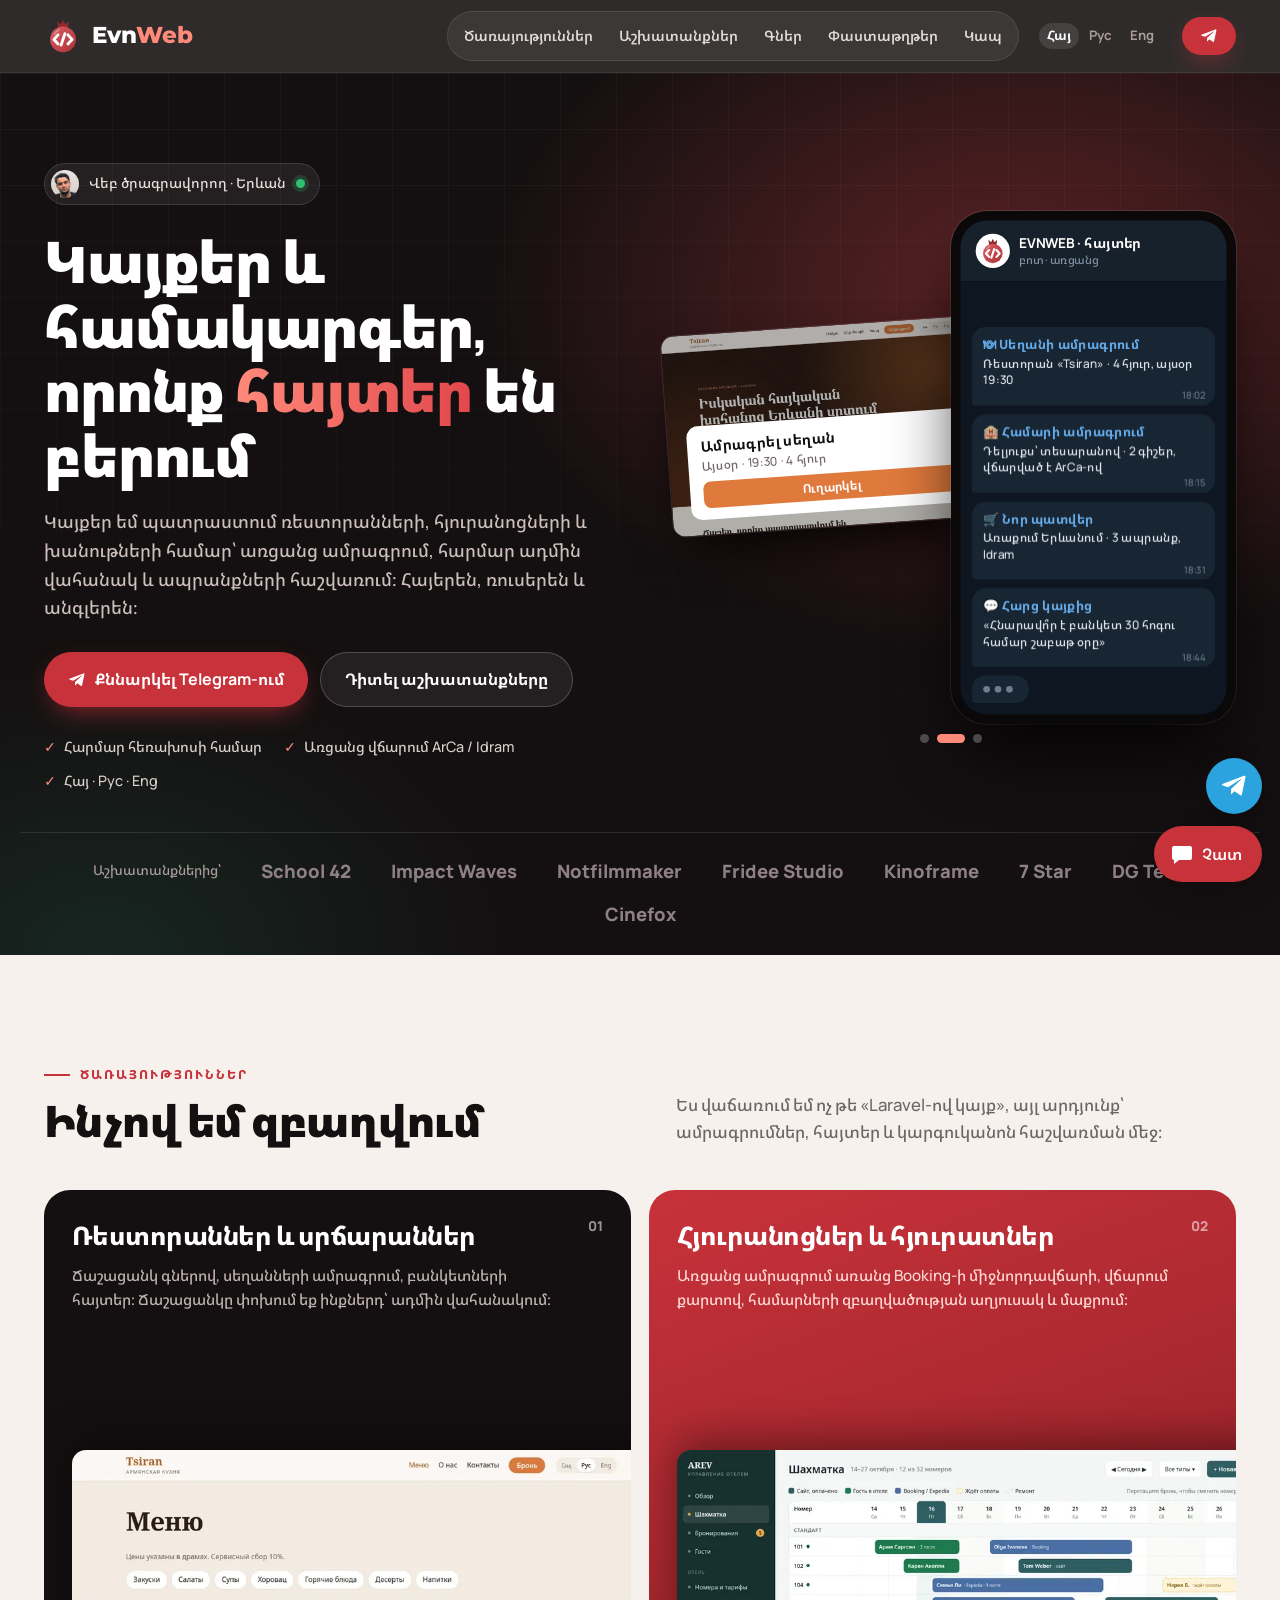
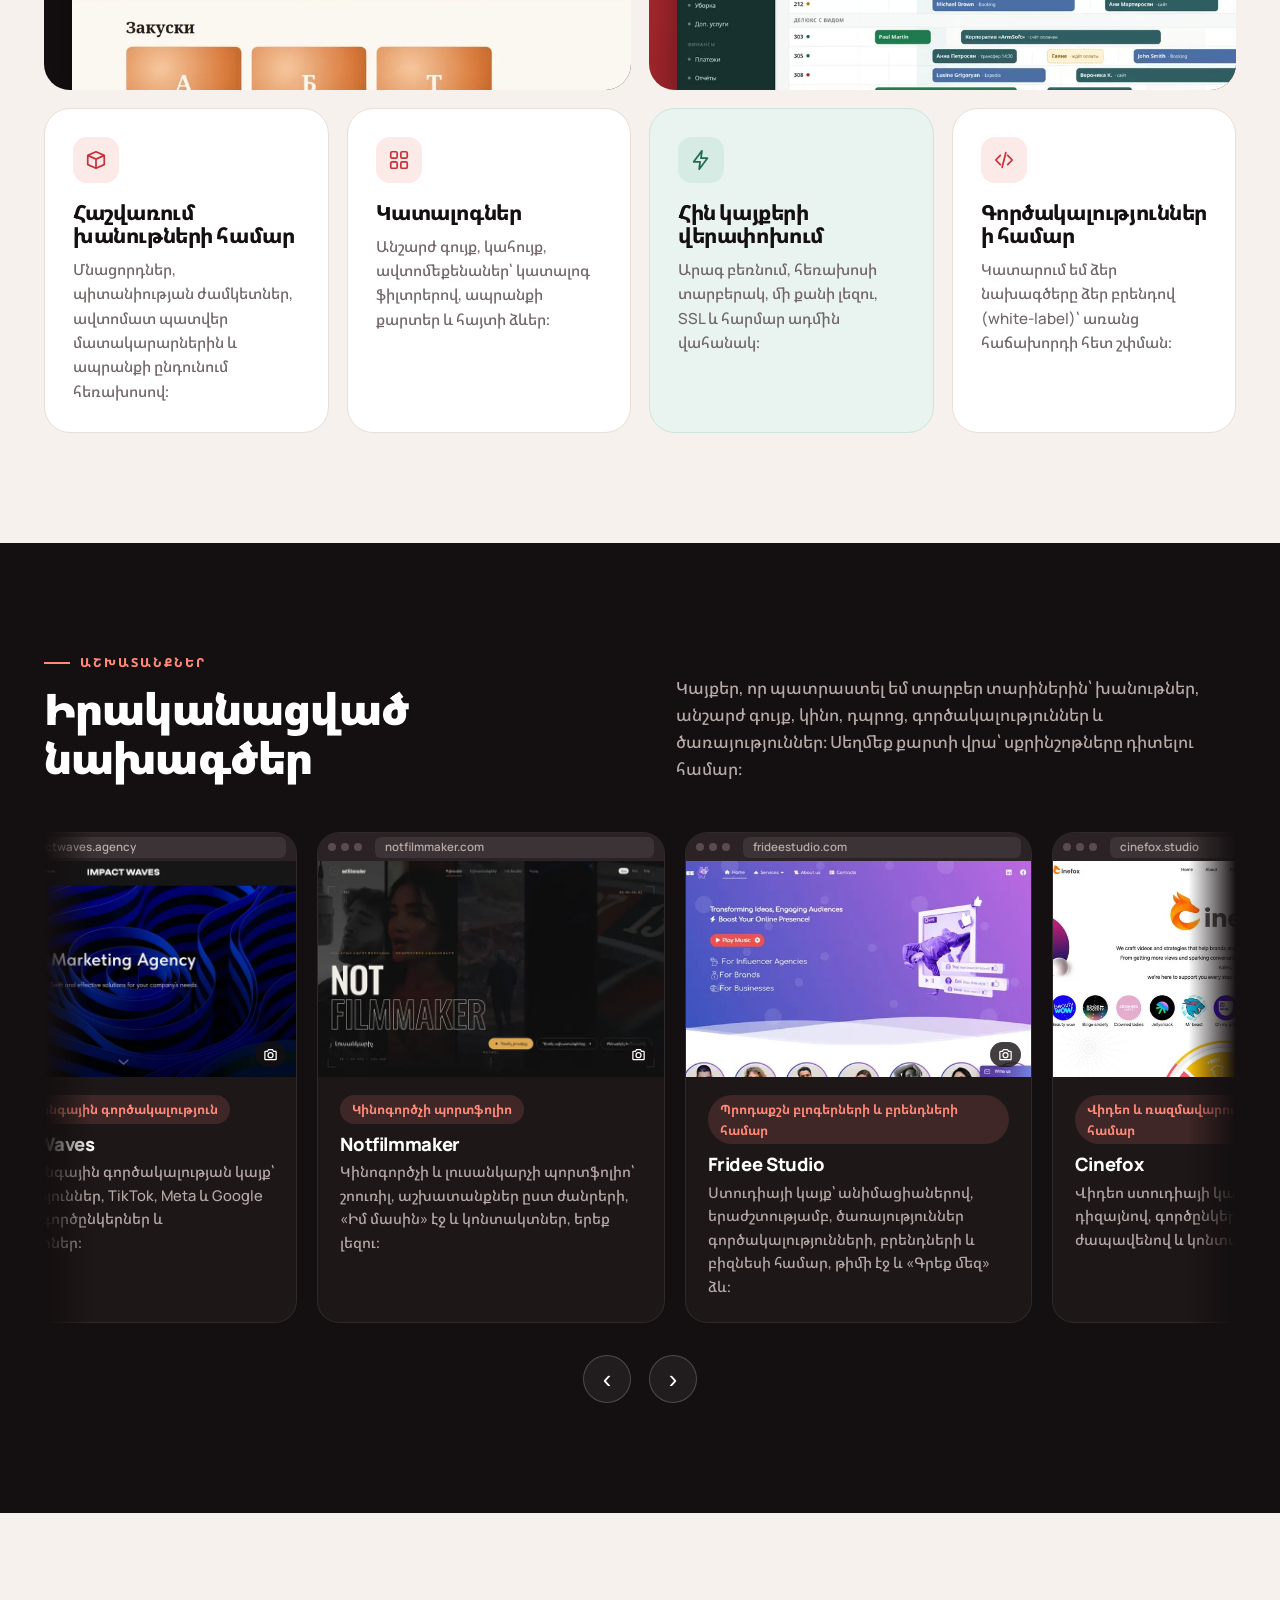
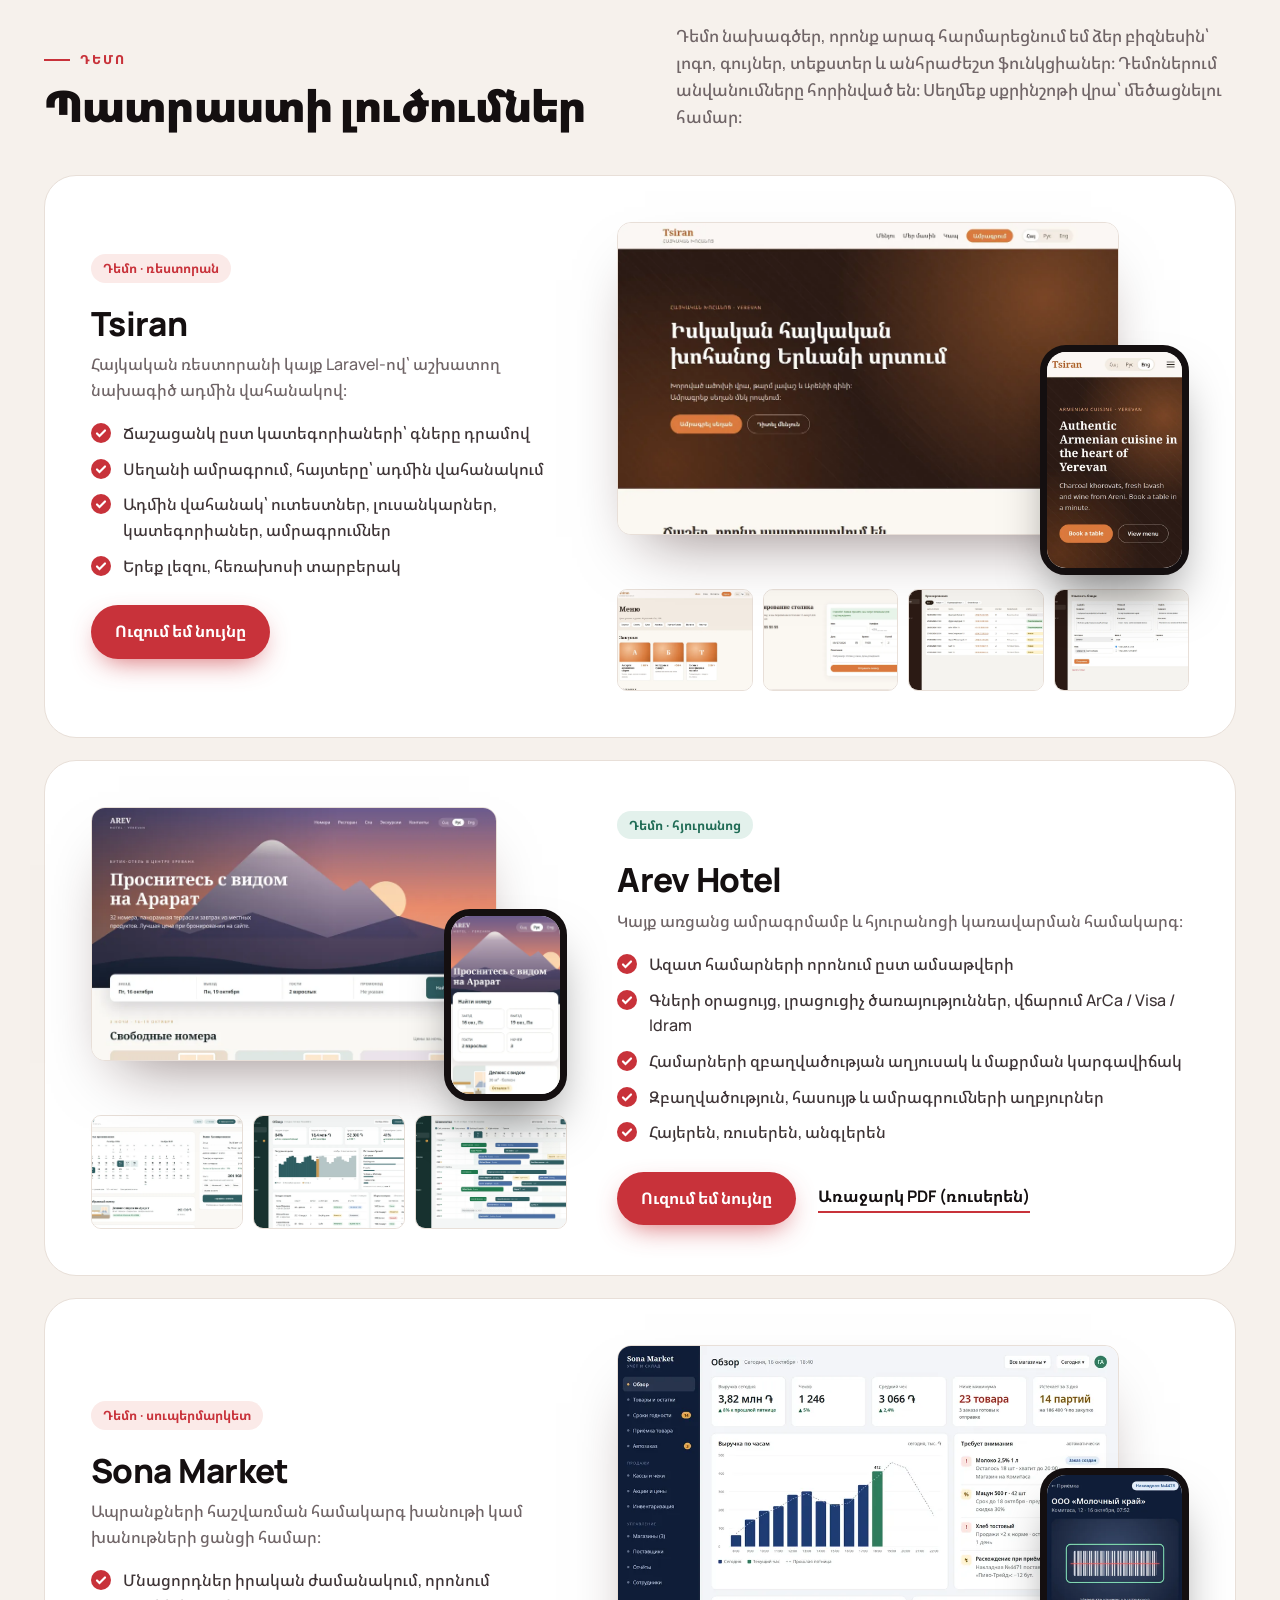
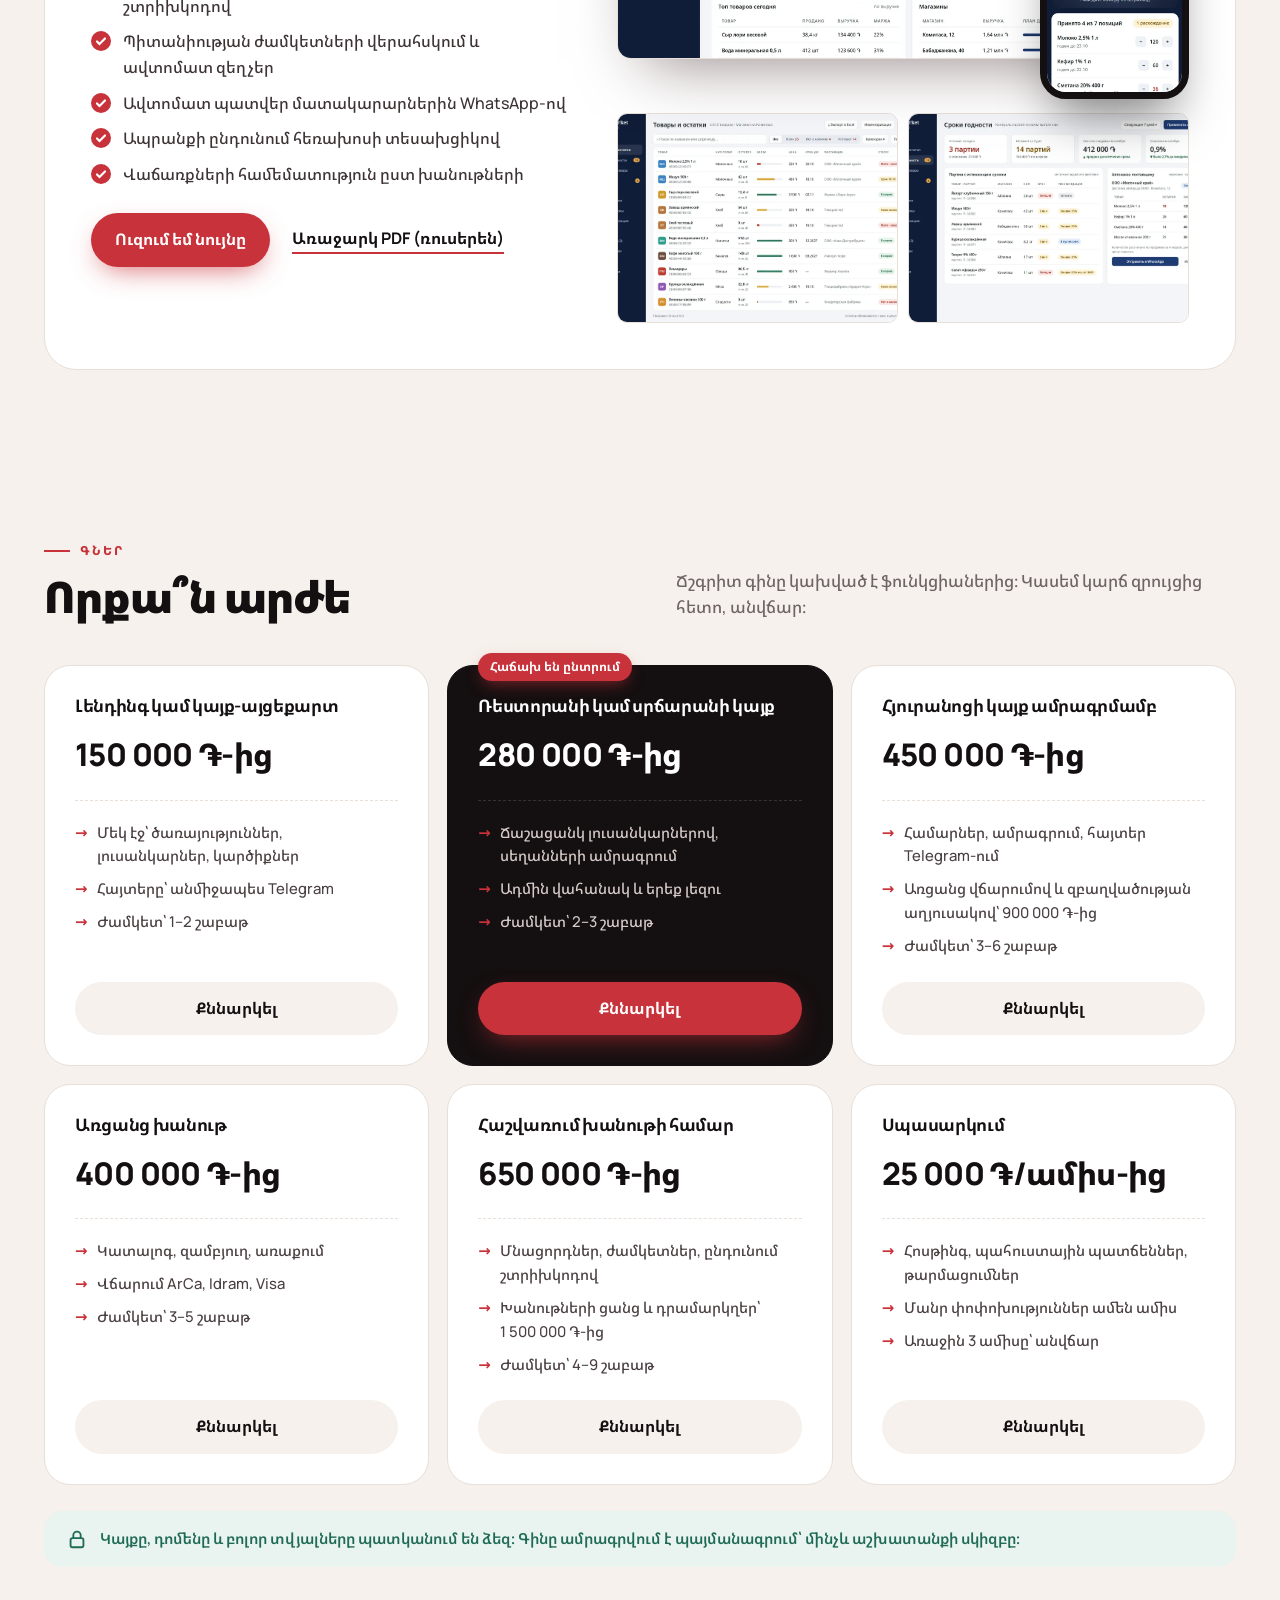
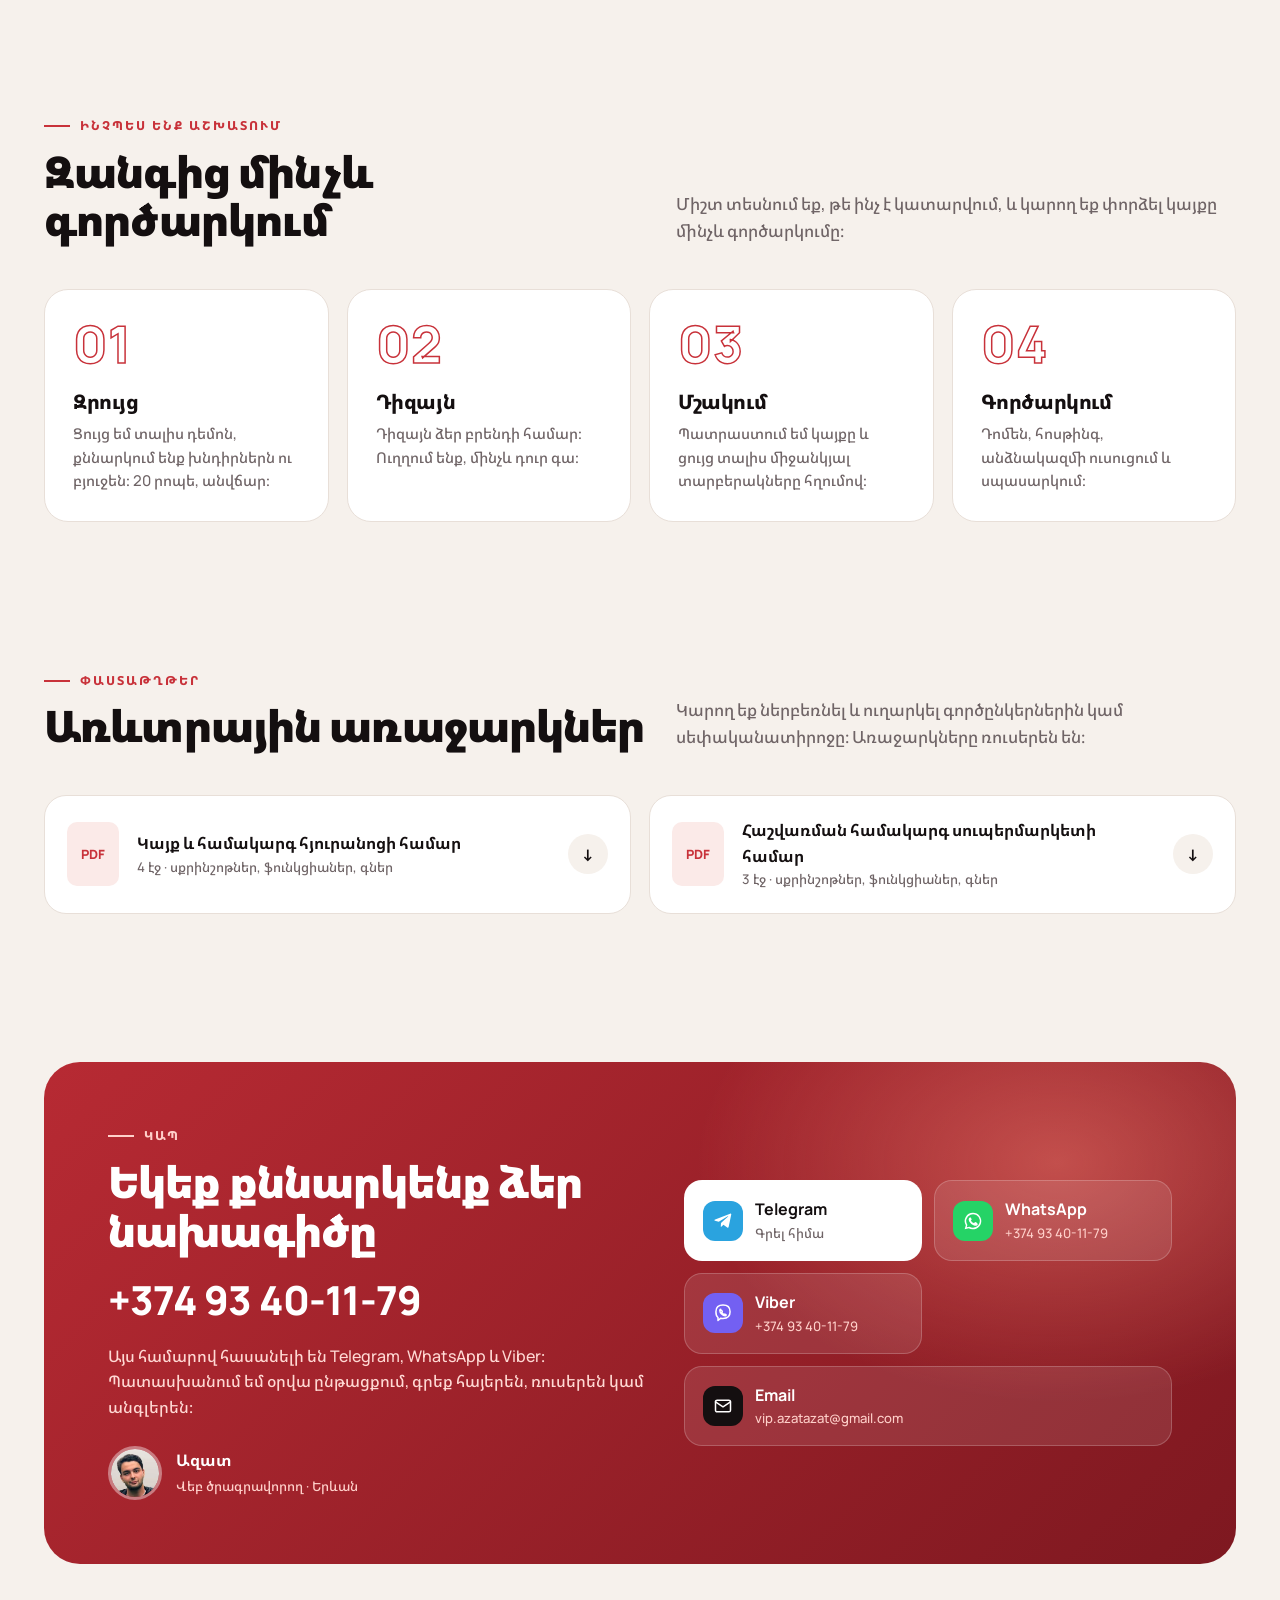
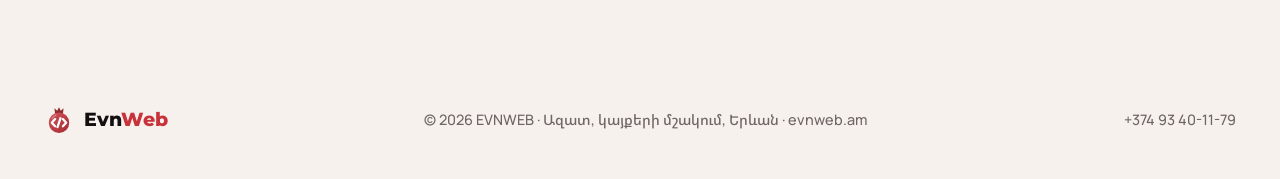
==== site/index.html @ ddec83de "Логотип: правильный файл шрифта Montserrat (латиница) В прошлый раз скачался файл latin-ext без обыч" ====
<!doctype html>
<html lang="hy">
<head>
<meta charset="utf-8">
<meta name="viewport" content="width=device-width, initial-scale=1">
<script>try{var l=localStorage.getItem('lang');if(l==='ru'||l==='en')location.replace('/'+l+'/'+location.hash)}catch(e){}</script>
<title>Կայքերի պատրաստում Երևանում՝ ռեստորան, հյուրանոց, խանութ | EVNWEB</title>
<meta name="description" content="Կայքերի պատրաստում Երևանում՝ ռեստորանների, հյուրանոցների և խանութների համար։ Առցանց ամրագրում, ադմին վահանակ, ապրանքների հաշվառում, 3 լեզու։ Գները՝ 150 000 ֏-ից։">
<meta name="robots" content="index, follow, max-image-preview:large">
<meta name="theme-color" content="#140f10">
<meta name="geo.region" content="AM-ER">
<meta name="geo.placename" content="Երևան">
<meta property="og:title" content="Կայքերի պատրաստում Երևանում՝ ռեստորան, հյուրանոց, խանութ | EVNWEB">
<meta property="og:description" content="Ռեստորաններ, հյուրանոցներ, խանութներ՝ կայք, առցանց ամրագրում, ադմին վահանակ և ապրանքների հաշվառում։">
<meta property="og:type" content="website">
<meta property="og:image" content="https://evnweb.am/assets/img/og-hy.png">
<meta property="og:image:secure_url" content="https://evnweb.am/assets/img/og-hy.png">
<meta property="og:image:type" content="image/png">
<meta property="og:image:width" content="1200">
<meta property="og:image:height" content="630">
<meta property="og:image:alt" content="EVNWEB՝ կայքեր և համակարգեր բիզնեսի համար">
<meta property="og:url" content="https://evnweb.am/">
<meta property="og:site_name" content="EVNWEB">
<meta property="og:locale" content="hy_AM">
<meta property="og:locale:alternate" content="ru_RU">
<meta property="og:locale:alternate" content="en_US">
<meta name="twitter:card" content="summary_large_image">
<meta name="twitter:title" content="Կայքերի պատրաստում Երևանում՝ ռեստորան, հյուրանոց, խանութ | EVNWEB">
<meta name="twitter:description" content="Ռեստորաններ, հյուրանոցներ, խանութներ՝ կայք, առցանց ամրագրում, ադմին վահանակ և ապրանքների հաշվառում։">
<meta name="twitter:image" content="https://evnweb.am/assets/img/og-hy.png">
<link rel="icon" href="assets/img/logo.svg" type="image/svg+xml">
<link rel="icon" href="assets/img/logo-180.png" type="image/png" sizes="180x180">
<link rel="apple-touch-icon" href="assets/img/logo-180.png">
<link rel="canonical" href="https://evnweb.am/">
<link rel="alternate" hreflang="hy" href="https://evnweb.am/">
<link rel="alternate" hreflang="ru" href="https://evnweb.am/ru/">
<link rel="alternate" hreflang="en" href="https://evnweb.am/en/">
<link rel="alternate" hreflang="x-default" href="https://evnweb.am/">
<link rel="preload" href="assets/fonts/NotoSansArmenian-var-armenian.woff2" as="font" type="font/woff2" crossorigin>
<link rel="preload" href="assets/fonts/Manrope-var-latin.woff2" as="font" type="font/woff2" crossorigin>
<link rel="stylesheet" href="assets/fonts/fonts.css?v=3">
<link rel="stylesheet" href="assets/css/site.css?v=10">
<script type="application/ld+json">{"@context":"https://schema.org","@graph":[{"@type":"ProfessionalService","@id":"https://evnweb.am/#business","name":"EVNWEB","url":"https://evnweb.am/","logo":"https://evnweb.am/assets/img/logo-180.png","image":"https://evnweb.am/assets/img/og.png","description":"Կայքերի և համակարգերի մշակում ռեստորանների, հյուրանոցների և խանութների համար Երևանում։","telephone":"+37493401179","email":"vip.azatazat@gmail.com","founder":{"@type":"Person","name":"Ազատ"},"address":{"@type":"PostalAddress","addressLocality":"Երևան","addressCountry":"AM"},"geo":{"@type":"GeoCoordinates","latitude":40.1792,"longitude":44.4991},"areaServed":{"@type":"Country","name":"Armenia"},"availableLanguage":["hy","ru","en"],"priceRange":"150000–1500000 AMD","currenciesAccepted":"AMD","sameAs":["https://t.me/+37493401179","https://www.instagram.com/evnweb/"],"contactPoint":{"@type":"ContactPoint","telephone":"+37493401179","contactType":"customer service","availableLanguage":["Armenian","Russian","English"]},"hasOfferCatalog":{"@type":"OfferCatalog","name":"Կայքերի պատրաստում","itemListElement":[{"@type":"Offer","itemOffered":{"@type":"Service","name":"Լենդինգ կամ կայք-այցեքարտ"},"priceSpecification":{"@type":"PriceSpecification","minPrice":150000,"priceCurrency":"AMD"}},{"@type":"Offer","itemOffered":{"@type":"Service","name":"Ռեստորանի կամ սրճարանի կայք"},"priceSpecification":{"@type":"PriceSpecification","minPrice":280000,"priceCurrency":"AMD"}},{"@type":"Offer","itemOffered":{"@type":"Service","name":"Հյուրանոցի կայք ամրագրմամբ"},"priceSpecification":{"@type":"PriceSpecification","minPrice":450000,"priceCurrency":"AMD"}},{"@type":"Offer","itemOffered":{"@type":"Service","name":"Առցանց խանութ"},"priceSpecification":{"@type":"PriceSpecification","minPrice":400000,"priceCurrency":"AMD"}},{"@type":"Offer","itemOffered":{"@type":"Service","name":"Հաշվառում խանութի համար"},"priceSpecification":{"@type":"PriceSpecification","minPrice":650000,"priceCurrency":"AMD"}},{"@type":"Offer","itemOffered":{"@type":"Service","name":"Սպասարկում"},"priceSpecification":{"@type":"PriceSpecification","minPrice":25000,"priceCurrency":"AMD"}}]}},{"@type":"WebSite","@id":"https://evnweb.am/#website","url":"https://evnweb.am/","name":"EVNWEB","inLanguage":["hy","ru","en"],"publisher":{"@id":"https://evnweb.am/#business"}},{"@type":"WebPage","url":"https://evnweb.am/","name":"Կայքերի պատրաստում Երևանում՝ ռեստորան, հյուրանոց, խանութ | EVNWEB","description":"Կայքերի պատրաստում Երևանում՝ ռեստորանների, հյուրանոցների և խանութների համար։ Առցանց ամրագրում, ադմին վահանակ, ապրանքների հաշվառում, 3 լեզու։ Գները՝ 150 000 ֏-ից։","inLanguage":"hy","isPartOf":{"@id":"https://evnweb.am/#website"},"about":{"@id":"https://evnweb.am/#business"}}]}</script>
<!-- Yandex.Metrika counter -->
<script type="text/javascript">
    (function(m,e,t,r,i,k,a){
        m[i]=m[i]||function(){(m[i].a=m[i].a||[]).push(arguments)};
        m[i].l=1*new Date();
        for (var j = 0; j < document.scripts.length; j++) {if (document.scripts[j].src === r) { return; }}
        k=e.createElement(t),a=e.getElementsByTagName(t)[0],k.async=1,k.src=r,a.parentNode.insertBefore(k,a)
    })(window, document,'script','https://mc.yandex.ru/metrika/tag.js?id=113109354', 'ym');

    ym(113109354, 'init', {ssr:true, webvisor:true, clickmap:true, ecommerce:"dataLayer", referrer: document.referrer, url: location.href, accurateTrackBounce:true, trackLinks:true});
</script>
<!-- /Yandex.Metrika counter -->
</head>
<body>
<noscript><div><img src="https://mc.yandex.ru/watch/113109354" style="position:absolute; left:-9999px;" alt="" /></div></noscript>
<header class="top"><div class="wrap top__in">
  <a href="#" class="logo" aria-label="EvnWeb"><svg viewBox="0 0 40 40" aria-hidden="true"><defs><linearGradient id="evs" x1="0" y1="0" x2="1" y2="1"><stop offset="0" stop-color="#fff" stop-opacity=".16"/><stop offset="1" stop-color="#000" stop-opacity=".18"/></linearGradient></defs><path d="M14.9 12.6 13.9 4.4l3.7 3.3L20 3l2.4 4.7 3.7-3.3-1 8.2Z" fill="#8f2a2e"/><circle cx="20" cy="23.6" r="13.6" fill="#d13d43"/><circle cx="20" cy="23.6" r="13.6" fill="url(#evs)"/><path d="M14.8 18.8 10.4 23.6l4.4 4.8M25.2 18.8l4.4 4.8-4.4 4.8M22 17.6l-4 12" fill="none" stroke="#fff" stroke-width="3" stroke-linecap="round" stroke-linejoin="round"/><path d="M10.8 18.4A10.8 10.8 0 0 1 16 13.4" fill="none" stroke="#fff" stroke-opacity=".35" stroke-width="1.6" stroke-linecap="round"/></svg><span>Evn<b>Web</b></span></a>
  <nav class="nav">
    <a href="#services">Ծառայություններ</a>
    <a href="#projects">Աշխատանքներ</a>
    <a href="#prices">Գներ</a>
    <a href="#docs">Փաստաթղթեր</a>
    <a href="#contacts">Կապ</a>
  </nav>
  <div class="lang"><a href="" hreflang="hy" lang="hy" data-lang="hy" class="on" aria-current="page">Հայ</a><a href="ru/" hreflang="ru" lang="ru" data-lang="ru">Рус</a><a href="en/" hreflang="en" lang="en" data-lang="en">Eng</a></div>
  <a class="btn btn--sm" href="https://t.me/+37493401179" target="_blank" rel="noopener"><svg viewBox="0 0 24 24" fill="currentColor"><path d="M21.9 4.3 18.8 19c-.2 1-.9 1.3-1.7.8l-4.6-3.4-2.2 2.1c-.3.3-.5.5-1 .5l.3-4.7 8.6-7.8c.4-.3-.1-.5-.6-.2L6.9 13 2.4 11.6c-1-.3-1-1 .2-1.5L20.5 3.2c.8-.3 1.6.2 1.4 1.1Z"/></svg><span>Telegram</span></a>
</div></header>

<section class="hero"><div class="wrap hero__in">
  <div class="hero__text">
    <div class="pill"><img src="assets/img/azat.webp" alt="Ազատ" width="160" height="160">Վեբ ծրագրավորող · Երևան<i aria-hidden="true"></i></div>
    <h1>Կայքեր և համակարգեր, որոնք <em>հայտեր</em> են բերում</h1>
    <p class="lead">Կայքեր եմ պատրաստում ռեստորանների, հյուրանոցների և խանութների համար՝ առցանց ամրագրում, հարմար ադմին վահանակ և ապրանքների հաշվառում։ Հայերեն, ռուսերեն և անգլերեն։</p>
    <div class="hero__cta">
      <a class="btn" href="https://t.me/+37493401179" target="_blank" rel="noopener"><svg viewBox="0 0 24 24" fill="currentColor"><path d="M21.9 4.3 18.8 19c-.2 1-.9 1.3-1.7.8l-4.6-3.4-2.2 2.1c-.3.3-.5.5-1 .5l.3-4.7 8.6-7.8c.4-.3-.1-.5-.6-.2L6.9 13 2.4 11.6c-1-.3-1-1 .2-1.5L20.5 3.2c.8-.3 1.6.2 1.4 1.1Z"/></svg>Քննարկել Telegram-ում</a>
      <a class="btn btn--glass" href="#projects">Դիտել աշխատանքները</a>
    </div>
    <div class="ticks"><span>Հարմար հեռախոսի համար</span><span>Առցանց վճարում ArCa / Idram</span><span>Հայ · Рус · Eng</span></div>
  </div>
  <div class="stage" aria-hidden="true">
    <div class="scenes">
      <div class="scene scene--fan on">
        <div class="fan fan--4"><div class="fan__bar"><i></i><i></i><i></i><b>7star.am</b></div><img src="assets/img/projects/star-t.webp" alt="" width="720" height="405"></div>
        <div class="fan fan--3"><div class="fan__bar"><i></i><i></i><i></i><b>frideestudio.com</b></div><img src="assets/img/projects/fs-t.webp" alt="" width="720" height="354"></div>
        <div class="fan fan--2"><div class="fan__bar"><i></i><i></i><i></i><b>impactwaves.agency</b></div><img src="assets/img/projects/iw-t.webp" alt="" width="720" height="450"></div>
        <div class="fan fan--1"><div class="fan__bar"><i></i><i></i><i></i><b>notfilmmaker.com</b></div><img src="assets/img/projects/nf-t.webp" alt="" fetchpriority="high" width="720" height="450"></div>
        <span class="fan__tag fan__tag--1">Կինոգործչի պորտֆոլիո</span><span class="fan__tag fan__tag--2">Մարքեթինգային գործակալություն</span><span class="fan__tag fan__tag--3">Անշարժ գույքի գործակալություն</span>
      </div>
      <div class="scene scene--tg">
        <div class="tg__site"><img src="assets/img/restaurant-1-wide.webp" alt="" loading="lazy" width="1100" height="687"><div class="tg__form"><b>Ամրագրել սեղան</b><span>Այսօր · 19:30 · 4 հյուր</span><em>Ուղարկել</em></div></div>
        <div class="tg__phone">
          <div class="tg__head"><span class="tg__av"><svg viewBox="0 0 40 40"><defs><linearGradient id="evs" x1="0" y1="0" x2="1" y2="1"><stop offset="0" stop-color="#fff" stop-opacity=".16"/><stop offset="1" stop-color="#000" stop-opacity=".18"/></linearGradient></defs><path d="M14.9 12.6 13.9 4.4l3.7 3.3L20 3l2.4 4.7 3.7-3.3-1 8.2Z" fill="#8f2a2e"/><circle cx="20" cy="23.6" r="13.6" fill="#d13d43"/><circle cx="20" cy="23.6" r="13.6" fill="url(#evs)"/><path d="M14.8 18.8 10.4 23.6l4.4 4.8M25.2 18.8l4.4 4.8-4.4 4.8M22 17.6l-4 12" fill="none" stroke="#fff" stroke-width="3" stroke-linecap="round" stroke-linejoin="round"/><path d="M10.8 18.4A10.8 10.8 0 0 1 16 13.4" fill="none" stroke="#fff" stroke-opacity=".35" stroke-width="1.6" stroke-linecap="round"/></svg></span><span><b>EVNWEB · հայտեր</b><small>բոտ · առցանց</small></span></div>
          <div class="tg__msgs">
            <div class="tg__msg"><b>🍽 Սեղանի ամրագրում</b>Ռեստորան «Tsiran» · 4 հյուր, այսօր 19:30<small>18:02</small></div>
            <div class="tg__msg"><b>🏨 Համարի ամրագրում</b>Դելյուքս՝ տեսարանով · 2 գիշեր, վճարված է ArCa-ով<small>18:15</small></div>
            <div class="tg__msg"><b>🛒 Նոր պատվեր</b>Առաքում Երևանում · 3 ապրանք, Idram<small>18:31</small></div>
            <div class="tg__msg"><b>💬 Հարց կայքից</b>«Հնարավո՞ր է բանկետ 30 հոգու համար շաբաթ օրը»<small>18:44</small></div>
            <div class="tg__typing"><i></i><i></i><i></i></div>
          </div>
        </div>
      </div>
      <div class="scene scene--orbit">
        <div class="orbit__ring orbit__ring--1"></div><div class="orbit__ring orbit__ring--2"></div>
        <div class="orbit__core"><svg viewBox="0 0 40 40"><defs><linearGradient id="evs" x1="0" y1="0" x2="1" y2="1"><stop offset="0" stop-color="#fff" stop-opacity=".16"/><stop offset="1" stop-color="#000" stop-opacity=".18"/></linearGradient></defs><path d="M14.9 12.6 13.9 4.4l3.7 3.3L20 3l2.4 4.7 3.7-3.3-1 8.2Z" fill="#8f2a2e"/><circle cx="20" cy="23.6" r="13.6" fill="#d13d43"/><circle cx="20" cy="23.6" r="13.6" fill="url(#evs)"/><path d="M14.8 18.8 10.4 23.6l4.4 4.8M25.2 18.8l4.4 4.8-4.4 4.8M22 17.6l-4 12" fill="none" stroke="#fff" stroke-width="3" stroke-linecap="round" stroke-linejoin="round"/><path d="M10.8 18.4A10.8 10.8 0 0 1 16 13.4" fill="none" stroke="#fff" stroke-opacity=".35" stroke-width="1.6" stroke-linecap="round"/></svg></div>
        <span class="orbit__chip" style="left:-10px;top:60px"><i>🍽</i>Ռեստորաններ և սրճարաններ</span>
        <span class="orbit__chip" style="left:340px;top:30px"><i>🏨</i>Հյուրանոցներ</span>
        <span class="orbit__chip" style="left:360px;top:350px"><i>🛒</i>Խանութներ և հաշվառում</span>
        <span class="orbit__chip" style="left:-20px;top:400px"><i>💇</i>Սրահներ և կլինիկաներ</span>
        <span class="orbit__chip" style="left:170px;top:490px"><i>🏢</i>Անշարժ գույք</span>
        <span class="orbit__chip" style="left:180px;top:-20px"><i>🎬</i>Ստուդիաներ և պորտֆոլիո</span>
        <div class="orbit__mini orbit__mini--1"><img src="assets/img/projects/nf-t.webp" alt="" loading="lazy" width="720" height="450"></div>
        <div class="orbit__mini orbit__mini--2"><img src="assets/img/hotel-1-t.webp" alt="" loading="lazy" width="900" height="562"></div>
        <div class="orbit__mini orbit__mini--3"><img src="assets/img/market-1-t.webp" alt="" loading="lazy" width="900" height="562"></div>
      </div>
    </div>
    <div class="scenes__dots"><button type="button" tabindex="-1" class="on" aria-label="1"></button><button type="button" tabindex="-1" aria-label="2"></button><button type="button" tabindex="-1" aria-label="3"></button></div>
  </div>
</div>
<div class="wrap marq"><small>Աշխատանքներից՝</small><span>School 42</span><span>Impact Waves</span><span>Notfilmmaker</span><span>Fridee Studio</span><span>Kinoframe</span><span>7 Star</span><span>DG Tech</span><span>Cinefox</span></div>
</section>

<section class="section" id="services"><div class="wrap">
  <div class="section__head"><div><div class="eyebrow">Ծառայություններ</div><h2>Ինչով եմ զբաղվում</h2></div><p>Ես վաճառում եմ ոչ թե «Laravel-ով կայք», այլ արդյունք՝ ամրագրումներ, հայտեր և կարգուկանոն հաշվառման մեջ։</p></div>
  <div class="bento">
    <div class="svc svc--big svc--dark"><span class="svc__n">01</span><h3>Ռեստորաններ և սրճարաններ</h3><p>Ճաշացանկ գներով, սեղանների ամրագրում, բանկետների հայտեր։ Ճաշացանկը փոխում եք ինքներդ՝ ադմին վահանակում։</p><div class="svc__shot"><img src="assets/img/restaurant-2-wide.webp" alt="Ճաշացանկ գներով" loading="lazy" width="900" height="562"></div></div>
    <div class="svc svc--big svc--red"><span class="svc__n">02</span><h3>Հյուրանոցներ և հյուրատներ</h3><p>Առցանց ամրագրում առանց Booking-ի միջնորդավճարի, վճարում քարտով, համարների զբաղվածության աղյուսակ և մաքրում։</p><div class="svc__shot"><img src="assets/img/hotel-4-t.webp" alt="Համարների զբաղվածության աղյուսակ" loading="lazy" width="900" height="562"></div></div>
    <div class="svc"><div class="ic"><svg viewBox="0 0 24 24"><path d="m3 7 9-4 9 4-9 4-9-4ZM3 7v10l9 4 9-4V7M12 11v10"/></svg></div><h3>Հաշվառում խանութների համար</h3><p>Մնացորդներ, պիտանիության ժամկետներ, ավտոմատ պատվեր մատակարարներին և ապրանքի ընդունում հեռախոսով։</p></div>
    <div class="svc"><div class="ic"><svg viewBox="0 0 24 24"><rect x="3" y="3" width="7" height="7" rx="1.5"/><rect x="14" y="3" width="7" height="7" rx="1.5"/><rect x="3" y="14" width="7" height="7" rx="1.5"/><rect x="14" y="14" width="7" height="7" rx="1.5"/></svg></div><h3>Կատալոգներ</h3><p>Անշարժ գույք, կահույք, ավտոմեքենաներ՝ կատալոգ ֆիլտրերով, ապրանքի քարտեր և հայտի ձևեր։</p></div>
    <div class="svc svc--green"><div class="ic"><svg viewBox="0 0 24 24"><path d="M13 2 4 14h7l-1 8 9-12h-7l1-8Z"/></svg></div><h3>Հին կայքերի վերափոխում</h3><p>Արագ բեռնում, հեռախոսի տարբերակ, մի քանի լեզու, SSL և հարմար ադմին վահանակ։</p></div>
    <div class="svc"><div class="ic"><svg viewBox="0 0 24 24"><path d="m8 7-5 5 5 5M16 7l5 5-5 5M14 4l-4 16"/></svg></div><h3>Գործակալությունների համար</h3><p>Կատարում եմ ձեր նախագծերը ձեր բրենդով (white-label)՝ առանց հաճախորդի հետ շփման։</p></div>
  </div>
</div></section>

<section class="section section--dark" id="projects"><div class="wrap">
  <div class="section__head"><div><div class="eyebrow">Աշխատանքներ</div><h2>Իրականացված նախագծեր</h2></div><p>Կայքեր, որ պատրաստել եմ տարբեր տարիներին՝ խանութներ, անշարժ գույք, կինո, դպրոց, գործակալություններ և ծառայություններ։ Սեղմեք քարտի վրա՝ սքրինշոթները դիտելու համար։</p></div>
<!-- projects:start -->
  <div class="projects" id="projects-track">
    <article class="pj" data-g>
      <button class="pj__shot" data-full="assets/img/projects/iw-1.webp" data-cap="Impact Waves · Մարքեթինգային գործակալություն" aria-label="Impact Waves · Մարքեթինգային գործակալություն"><span class="pj__bar"><i></i><i></i><i></i><b>impactwaves.agency</b></span><img src="assets/img/projects/iw-t.webp" alt="Impact Waves · Մարքեթինգային գործակալություն" loading="lazy" width="720" height="450"><span class="pj__n"><svg viewBox="0 0 24 24" aria-hidden="true"><path d="M4 7h3l2-3h6l2 3h3a1 1 0 0 1 1 1v11a1 1 0 0 1-1 1H4a1 1 0 0 1-1-1V8a1 1 0 0 1 1-1Z"/><circle cx="12" cy="13" r="4"/></svg></span></button><button hidden data-full="assets/img/projects/iw-2.webp" data-cap="Impact Waves · Մարքեթինգային գործակալություն" aria-label="Impact Waves · Մարքեթինգային գործակալություն"></button><button hidden data-full="assets/img/projects/iw-3.webp" data-cap="Impact Waves · Մարքեթինգային գործակալություն" aria-label="Impact Waves · Մարքեթինգային գործակալություն"></button>
      <div class="pj__body"><span class="case__tag">Մարքեթինգային գործակալություն</span><h3>Impact Waves</h3><p>Մարքեթինգային գործակալության կայք՝ ծառայություններ, TikTok, Meta և Google գովազդ, գործընկերներ և կոնտակտներ։</p></div>
    </article>
    <article class="pj" data-g>
      <button class="pj__shot" data-full="assets/img/projects/nf-1.webp" data-cap="Notfilmmaker · Կինոգործչի պորտֆոլիո" aria-label="Notfilmmaker · Կինոգործչի պորտֆոլիո"><span class="pj__bar"><i></i><i></i><i></i><b>notfilmmaker.com</b></span><img src="assets/img/projects/nf-t.webp" alt="Notfilmmaker · Կինոգործչի պորտֆոլիո" loading="lazy" width="720" height="450"><span class="pj__n"><svg viewBox="0 0 24 24" aria-hidden="true"><path d="M4 7h3l2-3h6l2 3h3a1 1 0 0 1 1 1v11a1 1 0 0 1-1 1H4a1 1 0 0 1-1-1V8a1 1 0 0 1 1-1Z"/><circle cx="12" cy="13" r="4"/></svg></span></button><button hidden data-full="assets/img/projects/nf-2.webp" data-cap="Notfilmmaker · Կինոգործչի պորտֆոլիո" aria-label="Notfilmmaker · Կինոգործչի պորտֆոլիո"></button><button hidden data-full="assets/img/projects/nf-3.webp" data-cap="Notfilmmaker · Կինոգործչի պորտֆոլիո" aria-label="Notfilmmaker · Կինոգործչի պորտֆոլիո"></button>
      <div class="pj__body"><span class="case__tag">Կինոգործչի պորտֆոլիո</span><h3>Notfilmmaker</h3><p>Կինոգործչի և լուսանկարչի պորտֆոլիո՝ շոուռիլ, աշխատանքներ ըստ ժանրերի, «Իմ մասին» էջ և կոնտակտներ, երեք լեզու։</p></div>
    </article>
    <article class="pj" data-g>
      <button class="pj__shot" data-full="assets/img/projects/fs-1.webp" data-cap="Fridee Studio · Պրոդաքշն բլոգերների և բրենդների համար" aria-label="Fridee Studio · Պրոդաքշն բլոգերների և բրենդների համար"><span class="pj__bar"><i></i><i></i><i></i><b>frideestudio.com</b></span><img src="assets/img/projects/fs-t.webp" alt="Fridee Studio · Պրոդաքշն բլոգերների և բրենդների համար" loading="lazy" width="720" height="354"><span class="pj__n"><svg viewBox="0 0 24 24" aria-hidden="true"><path d="M4 7h3l2-3h6l2 3h3a1 1 0 0 1 1 1v11a1 1 0 0 1-1 1H4a1 1 0 0 1-1-1V8a1 1 0 0 1 1-1Z"/><circle cx="12" cy="13" r="4"/></svg></span></button><button hidden data-full="assets/img/projects/fs-2.webp" data-cap="Fridee Studio · Պրոդաքշն բլոգերների և բրենդների համար" aria-label="Fridee Studio · Պրոդաքշն բլոգերների և բրենդների համար"></button><button hidden data-full="assets/img/projects/fs-3.webp" data-cap="Fridee Studio · Պրոդաքշն բլոգերների և բրենդների համար" aria-label="Fridee Studio · Պրոդաքշն բլոգերների և բրենդների համար"></button>
      <div class="pj__body"><span class="case__tag">Պրոդաքշն բլոգերների և բրենդների համար</span><h3>Fridee Studio</h3><p>Ստուդիայի կայք՝ անիմացիաներով, երաժշտությամբ, ծառայություններ գործակալությունների, բրենդների և բիզնեսի համար, թիմի էջ և «Գրեք մեզ» ձև։</p></div>
    </article>
    <article class="pj" data-g>
      <button class="pj__shot" data-full="assets/img/projects/cf-1.webp" data-cap="Cinefox · Վիդեո և ռազմավարություն բրենդների համար" aria-label="Cinefox · Վիդեո և ռազմավարություն բրենդների համար"><span class="pj__bar"><i></i><i></i><i></i><b>cinefox.studio</b></span><img src="assets/img/projects/cf-t.webp" alt="Cinefox · Վիդեո և ռազմավարություն բրենդների համար" loading="lazy" width="720" height="409"><span class="pj__n"><svg viewBox="0 0 24 24" aria-hidden="true"><path d="M4 7h3l2-3h6l2 3h3a1 1 0 0 1 1 1v11a1 1 0 0 1-1 1H4a1 1 0 0 1-1-1V8a1 1 0 0 1 1-1Z"/><circle cx="12" cy="13" r="4"/></svg></span></button>
      <div class="pj__body"><span class="case__tag">Վիդեո և ռազմավարություն բրենդների համար</span><h3>Cinefox</h3><p>Վիդեո ստուդիայի կայք՝ անիմացիոն դիզայնով, գործընկերների կենդանի ժապավենով և կոնտակտներով։</p></div>
    </article>
    <article class="pj" data-g>
      <button class="pj__shot" data-full="assets/img/projects/s42-1.webp" data-cap="School 42 · Դպրոցի կայք" aria-label="School 42 · Դպրոցի կայք"><span class="pj__bar"><i></i><i></i><i></i><b>school 42</b></span><img src="assets/img/projects/s42-t.webp" alt="School 42 · Դպրոցի կայք" loading="lazy" width="720" height="450"><span class="pj__n"><svg viewBox="0 0 24 24" aria-hidden="true"><path d="M4 7h3l2-3h6l2 3h3a1 1 0 0 1 1 1v11a1 1 0 0 1-1 1H4a1 1 0 0 1-1-1V8a1 1 0 0 1 1-1Z"/><circle cx="12" cy="13" r="4"/></svg></span></button><button hidden data-full="assets/img/projects/s42-2.webp" data-cap="School 42 · Դպրոցի կայք" aria-label="School 42 · Դպրոցի կայք"></button><button hidden data-full="assets/img/projects/s42-3.webp" data-cap="School 42 · Դպրոցի կայք" aria-label="School 42 · Դպրոցի կայք"></button>
      <div class="pj__body"><span class="case__tag">Դպրոցի կայք</span><h3>School 42</h3><p>Երևանի Տ. Շևչենկոյի անվան թիվ 42 ավագ դպրոցի կայք՝ պատմություն, ղեկավարություն, փաստաթղթեր և հաշվետվություններ, կոնտակտներ։</p></div>
    </article>
    <article class="pj" data-g>
      <button class="pj__shot" data-full="assets/img/projects/star-1.webp" data-cap="7 Star Real Estate · Անշարժ գույքի գործակալություն" aria-label="7 Star Real Estate · Անշարժ գույքի գործակալություն"><span class="pj__bar"><i></i><i></i><i></i><b>7star.am</b></span><img src="assets/img/projects/star-t.webp" alt="7 Star Real Estate · Անշարժ գույքի գործակալություն" loading="lazy" width="720" height="405"><span class="pj__n"><svg viewBox="0 0 24 24" aria-hidden="true"><path d="M4 7h3l2-3h6l2 3h3a1 1 0 0 1 1 1v11a1 1 0 0 1-1 1H4a1 1 0 0 1-1-1V8a1 1 0 0 1 1-1Z"/><circle cx="12" cy="13" r="4"/></svg></span></button><button hidden data-full="assets/img/projects/star-2.webp" data-cap="7 Star Real Estate · Անշարժ գույքի գործակալություն" aria-label="7 Star Real Estate · Անշարժ գույքի գործակալություն"></button><button hidden data-full="assets/img/projects/star-3.webp" data-cap="7 Star Real Estate · Անշարժ գույքի գործակալություն" aria-label="7 Star Real Estate · Անշարժ գույքի գործակալություն"></button><button hidden data-full="assets/img/projects/star-4.webp" data-cap="7 Star Real Estate · Անշարժ գույքի գործակալություն" aria-label="7 Star Real Estate · Անշարժ գույքի գործակալություն"></button>
      <div class="pj__body"><span class="case__tag">Անշարժ գույքի գործակալություն</span><h3>7 Star Real Estate</h3><p>Բնակարանների և տների կատալոգ՝ ֆիլտրերով, օբյեկտի էջ՝ լուսանկարներով, և ադմին վահանակ գործակալների համար։ Հայերեն և ռուսերեն։</p></div>
    </article>
    <article class="pj" data-g>
      <button class="pj__shot" data-full="assets/img/projects/dg-1.webp" data-cap="DG Tech · Էլեկտրոնիկայի խանութ" aria-label="DG Tech · Էլեկտրոնիկայի խանութ"><span class="pj__bar"><i></i><i></i><i></i><b>dgtech.am</b></span><img src="assets/img/projects/dg-t.webp" alt="DG Tech · Էլեկտրոնիկայի խանութ" loading="lazy" width="720" height="410"><span class="pj__n"><svg viewBox="0 0 24 24" aria-hidden="true"><path d="M4 7h3l2-3h6l2 3h3a1 1 0 0 1 1 1v11a1 1 0 0 1-1 1H4a1 1 0 0 1-1-1V8a1 1 0 0 1 1-1Z"/><circle cx="12" cy="13" r="4"/></svg></span></button><button hidden data-full="assets/img/projects/dg-2.webp" data-cap="DG Tech · Էլեկտրոնիկայի խանութ" aria-label="DG Tech · Էլեկտրոնիկայի խանութ"></button>
      <div class="pj__body"><span class="case__tag">Էլեկտրոնիկայի խանութ</span><h3>DG Tech</h3><p>Տեխնիկայի առցանց խանութ՝ կատեգորիաներ, ֆիլտրեր և դասավորում, զամբյուղ, գները՝ դրամով և դոլարով, բջջային տարբերակ։</p></div>
    </article>
    <article class="pj" data-g>
      <button class="pj__shot" data-full="assets/img/projects/hs-1.webp" data-cap="HaySh!n.am · Շինանյութերի խանութ" aria-label="HaySh!n.am · Շինանյութերի խանութ"><span class="pj__bar"><i></i><i></i><i></i><b>hayshin.am</b></span><img src="assets/img/projects/hs-t.webp" alt="HaySh!n.am · Շինանյութերի խանութ" loading="lazy" width="720" height="358"><span class="pj__n"><svg viewBox="0 0 24 24" aria-hidden="true"><path d="M4 7h3l2-3h6l2 3h3a1 1 0 0 1 1 1v11a1 1 0 0 1-1 1H4a1 1 0 0 1-1-1V8a1 1 0 0 1 1-1Z"/><circle cx="12" cy="13" r="4"/></svg></span></button><button hidden data-full="assets/img/projects/hs-2.webp" data-cap="HaySh!n.am · Շինանյութերի խանութ" aria-label="HaySh!n.am · Շինանյութերի խանութ"></button>
      <div class="pj__body"><span class="case__tag">Շինանյութերի խանութ</span><h3>HaySh!n.am</h3><p>Շինանյութերի կատալոգ՝ գործընկեր բրենդներով, ապրանքների քարտերով և զամբյուղով։</p></div>
    </article>
    <article class="pj" data-g>
      <button class="pj__shot" data-full="assets/img/projects/kf-1.webp" data-cap="Kinoframe · Առցանց կինոթատրոն" aria-label="Kinoframe · Առցանց կինոթատրոն"><span class="pj__bar"><i></i><i></i><i></i><b>kinoframe</b></span><img src="assets/img/projects/kf-t.webp" alt="Kinoframe · Առցանց կինոթատրոն" loading="lazy" width="720" height="405"><span class="pj__n"><svg viewBox="0 0 24 24" aria-hidden="true"><path d="M4 7h3l2-3h6l2 3h3a1 1 0 0 1 1 1v11a1 1 0 0 1-1 1H4a1 1 0 0 1-1-1V8a1 1 0 0 1 1-1Z"/><circle cx="12" cy="13" r="4"/></svg></span></button><button hidden data-full="assets/img/projects/kf-2.webp" data-cap="Kinoframe · Առցանց կինոթատրոն" aria-label="Kinoframe · Առցանց կինոթատրոն"></button><button hidden data-full="assets/img/projects/kf-3.webp" data-cap="Kinoframe · Առցանց կինոթատրոն" aria-label="Kinoframe · Առցանց կինոթատրոն"></button>
      <div class="pj__body"><span class="case__tag">Առցանց կինոթատրոն</span><h3>Kinoframe</h3><p>Ֆիլմերի և սերիալների կատալոգ՝ նորույթներ, Թոփ-100, կատեգորիաներ, որոնում և հարմար բջջային տարբերակ։</p></div>
    </article>
    <article class="pj" data-g>
      <button class="pj__shot" data-full="assets/img/projects/gni-1.webp" data-cap="Gni.am · Զեղչային քարտեր" aria-label="Gni.am · Զեղչային քարտեր"><span class="pj__bar"><i></i><i></i><i></i><b>gni.am</b></span><img src="assets/img/projects/gni-t.webp" alt="Gni.am · Զեղչային քարտեր" loading="lazy" width="720" height="363"><span class="pj__n"><svg viewBox="0 0 24 24" aria-hidden="true"><path d="M4 7h3l2-3h6l2 3h3a1 1 0 0 1 1 1v11a1 1 0 0 1-1 1H4a1 1 0 0 1-1-1V8a1 1 0 0 1 1-1Z"/><circle cx="12" cy="13" r="4"/></svg></span></button>
      <div class="pj__body"><span class="case__tag">Զեղչային քարտեր</span><h3>Gni.am</h3><p>Զեղչային քարտերի ծառայություն՝ անձնական էջ հաշվեկշռով, բոնուս գրանցման համար, երեք լեզու։</p></div>
    </article>
    <article class="pj" data-g>
      <button class="pj__shot" data-full="assets/img/projects/nar-1.webp" data-cap="Narinj · Զեղչային կտրոններ" aria-label="Narinj · Զեղչային կտրոններ"><span class="pj__bar"><i></i><i></i><i></i><b>narinj</b></span><img src="assets/img/projects/nar-t.webp" alt="Narinj · Զեղչային կտրոններ" loading="lazy" width="720" height="329"><span class="pj__n"><svg viewBox="0 0 24 24" aria-hidden="true"><path d="M4 7h3l2-3h6l2 3h3a1 1 0 0 1 1 1v11a1 1 0 0 1-1 1H4a1 1 0 0 1-1-1V8a1 1 0 0 1 1-1Z"/><circle cx="12" cy="13" r="4"/></svg></span></button>
      <div class="pj__body"><span class="case__tag">Զեղչային կտրոններ</span><h3>Narinj</h3><p>Զեղչային կտրոններ հանգստավայրերի և հյուրանոցների համար, օգտատերերի մուտք և գրանցում։</p></div>
    </article>
    <article class="pj" data-g>
      <button class="pj__shot" data-full="assets/img/projects/dao-1.webp" data-cap="Daobab · Աքսեսուարների խանութ" aria-label="Daobab · Աքսեսուարների խանութ"><span class="pj__bar"><i></i><i></i><i></i><b>daobab</b></span><img src="assets/img/projects/dao-t.webp" alt="Daobab · Աքսեսուարների խանութ" loading="lazy" width="720" height="322"><span class="pj__n"><svg viewBox="0 0 24 24" aria-hidden="true"><path d="M4 7h3l2-3h6l2 3h3a1 1 0 0 1 1 1v11a1 1 0 0 1-1 1H4a1 1 0 0 1-1-1V8a1 1 0 0 1 1-1Z"/><circle cx="12" cy="13" r="4"/></svg></span></button>
      <div class="pj__body"><span class="case__tag">Աքսեսուարների խանութ</span><h3>Daobab</h3><p>Աքսեսուարների խանութ կանանց և տղամարդկանց համար՝ բաժիններ, զեղչեր և զամբյուղ։</p></div>
    </article>
    <article class="pj" data-g>
      <button class="pj__shot" data-full="assets/img/projects/kr-1.webp" data-cap="Kristy Design · Դիզայների պորտֆոլիո" aria-label="Kristy Design · Դիզայների պորտֆոլիո"><span class="pj__bar"><i></i><i></i><i></i><b>kristy design</b></span><img src="assets/img/projects/kr-t.webp" alt="Kristy Design · Դիզայների պորտֆոլիո" loading="lazy" width="720" height="368"><span class="pj__n"><svg viewBox="0 0 24 24" aria-hidden="true"><path d="M4 7h3l2-3h6l2 3h3a1 1 0 0 1 1 1v11a1 1 0 0 1-1 1H4a1 1 0 0 1-1-1V8a1 1 0 0 1 1-1Z"/><circle cx="12" cy="13" r="4"/></svg></span></button>
      <div class="pj__body"><span class="case__tag">Դիզայների պորտֆոլիո</span><h3>Kristy Design</h3><p>Գրաֆիկական դիզայների պորտֆոլիո կայք՝ լոգոներ, նկարազարդումներ և նկարներ։</p></div>
    </article>
    <article class="pj" data-g>
      <button class="pj__shot" data-full="assets/img/projects/aga-1.webp" data-cap="AGA · Կինոպլատֆորմ" aria-label="AGA · Կինոպլատֆորմ"><span class="pj__bar"><i></i><i></i><i></i><b>aga.am</b></span><img src="assets/img/projects/aga-t.webp" alt="AGA · Կինոպլատֆորմ" loading="lazy" width="720" height="450"><span class="pj__n"><svg viewBox="0 0 24 24" aria-hidden="true"><path d="M4 7h3l2-3h6l2 3h3a1 1 0 0 1 1 1v11a1 1 0 0 1-1 1H4a1 1 0 0 1-1-1V8a1 1 0 0 1 1-1Z"/><circle cx="12" cy="13" r="4"/></svg></span></button><button hidden data-full="assets/img/projects/aga-2.webp" data-cap="AGA · Կինոպլատֆորմ" aria-label="AGA · Կինոպլատֆորմ"></button><button hidden data-full="assets/img/projects/aga-3.webp" data-cap="AGA · Կինոպլատֆորմ" aria-label="AGA · Կինոպլատֆորմ"></button>
      <div class="pj__body"><span class="case__tag">Կինոպլատֆորմ</span><h3>AGA</h3><p>Պլատֆորմ կինոյի և ստեղծագործական ոլորտի համար՝ ֆիլմերի կատալոգ, ֆիլմի էջ դերասաններով և թրեյլերով, մուտք Google-ով և ադմին վահանակ մոդերատորներով։</p></div>
    </article>
    <article class="pj" data-g>
      <button class="pj__shot" data-full="assets/img/projects/fur-1.webp" data-cap="Fur.am · Բեռնափոխադրումներ" aria-label="Fur.am · Բեռնափոխադրումներ"><span class="pj__bar"><i></i><i></i><i></i><b>fur.am</b></span><img src="assets/img/projects/fur-t.webp" alt="Fur.am · Բեռնափոխադրումներ" loading="lazy" width="720" height="450"><span class="pj__n"><svg viewBox="0 0 24 24" aria-hidden="true"><path d="M4 7h3l2-3h6l2 3h3a1 1 0 0 1 1 1v11a1 1 0 0 1-1 1H4a1 1 0 0 1-1-1V8a1 1 0 0 1 1-1Z"/><circle cx="12" cy="13" r="4"/></svg></span></button><button hidden data-full="assets/img/projects/fur-2.webp" data-cap="Fur.am · Բեռնափոխադրումներ" aria-label="Fur.am · Բեռնափոխադրումներ"></button>
      <div class="pj__body"><span class="case__tag">Բեռնափոխադրումներ</span><h3>Fur.am</h3><p>Հայաստան–Ռուսաստան բեռնափոխադրումների հարթակ՝ առանձին անձնական էջեր վարորդների և ընկերությունների համար։</p></div>
    </article>
    <article class="pj" data-g>
      <button class="pj__shot" data-full="assets/img/projects/bg-1.webp" data-cap="BackgammonCraft · Նարդիների խանութ" aria-label="BackgammonCraft · Նարդիների խանութ"><span class="pj__bar"><i></i><i></i><i></i><b>backgammoncraft</b></span><img src="assets/img/projects/bg-t.webp" alt="BackgammonCraft · Նարդիների խանութ" loading="lazy" width="720" height="405"><span class="pj__n"><svg viewBox="0 0 24 24" aria-hidden="true"><path d="M4 7h3l2-3h6l2 3h3a1 1 0 0 1 1 1v11a1 1 0 0 1-1 1H4a1 1 0 0 1-1-1V8a1 1 0 0 1 1-1Z"/><circle cx="12" cy="13" r="4"/></svg></span></button>
      <div class="pj__body"><span class="case__tag">Նարդիների խանութ</span><h3>BackgammonCraft</h3><p>Ձեռագործ նարդիների և շաշկիների առցանց խանութ՝ կատալոգ կատեգորիաներով և որոնում։</p></div>
    </article>
  </div>
  <!-- projects:end -->
  <div class="carousel-nav" data-for="projects"><button class="carousel-nav__btn" data-dir="-1" aria-label="Նախորդը">‹</button><button class="carousel-nav__btn" data-dir="1" aria-label="Հաջորդը">›</button></div>
</div></section>

<section class="section" id="works"><div class="wrap">
  <div class="section__head"><div><div class="eyebrow">Դեմո</div><h2>Պատրաստի լուծումներ</h2></div><p>Դեմո նախագծեր, որոնք արագ հարմարեցնում եմ ձեր բիզնեսին՝ լոգո, գույներ, տեքստեր և անհրաժեշտ ֆունկցիաներ։ Դեմոներում անվանումները հորինված են։ Սեղմեք սքրինշոթի վրա՝ մեծացնելու համար։</p></div>

  <article class="case">
    <div class="case__text">
      <span class="case__tag">Դեմո · ռեստորան</span>
      <h3>Tsiran</h3>
      <p class="muted">Հայկական ռեստորանի կայք Laravel-ով՝ աշխատող նախագիծ ադմին վահանակով։</p>
      <ul><li>Ճաշացանկ ըստ կատեգորիաների՝ գները դրամով</li><li>Սեղանի ամրագրում, հայտերը՝ ադմին վահանակում</li><li>Ադմին վահանակ՝ ուտեստներ, լուսանկարներ, կատեգորիաներ, ամրագրումներ</li><li>Երեք լեզու, հեռախոսի տարբերակ</li></ul>
      <div class="case__actions"><a class="btn" href="https://t.me/+37493401179" target="_blank" rel="noopener">Ուզում եմ նույնը</a></div>
    </div>
    <div class="shots" data-g>
      <div class="shots__main"><button class="shots__big" data-full="assets/img/restaurant-1.webp" data-cap="Գլխավոր էջ (հայերեն)" aria-label="Գլխավոր էջ (հայերեն)"><img src="assets/img/restaurant-1-wide.webp" alt="Գլխավոր էջ (հայերեն)" loading="lazy" width="1100" height="687"></button><button class="shots__phone" data-full="assets/img/restaurant-4.webp" data-cap="Հեռախոսի տարբերակ (անգլերեն)" aria-label="Հեռախոսի տարբերակ (անգլերեն)"><img src="assets/img/restaurant-4-t.webp" alt="Հեռախոսի տարբերակ (անգլերեն)" loading="lazy" width="480" height="746"></button></div>
      <div class="shots__row"><button data-full="assets/img/restaurant-2.webp" data-cap="Ճաշացանկ գներով" aria-label="Ճաշացանկ գներով"><img src="assets/img/restaurant-2-wide.webp" alt="Ճաշացանկ գներով" loading="lazy" width="900" height="562"></button><button data-full="assets/img/restaurant-3.webp" data-cap="Սեղանի ամրագրում" aria-label="Սեղանի ամրագրում"><img src="assets/img/restaurant-3-t.webp" alt="Սեղանի ամրագրում" loading="lazy" width="900" height="457"></button><button data-full="assets/img/restaurant-5.webp" data-cap="Ադմին վահանակ՝ ամրագրումներ" aria-label="Ադմին վահանակ՝ ամրագրումներ"><img src="assets/img/restaurant-5-t.webp" alt="Ադմին վահանակ՝ ամրագրումներ" loading="lazy" width="900" height="563"></button><button data-full="assets/img/restaurant-6.webp" data-cap="Ադմին վահանակ՝ ուտեստ 3 լեզվով" aria-label="Ադմին վահանակ՝ ուտեստ 3 լեզվով"><img src="assets/img/restaurant-6-t.webp" alt="Ադմին վահանակ՝ ուտեստ 3 լեզվով" loading="lazy" width="900" height="563"></button></div>
    </div>
  </article>

  <article class="case case--rev">
    <div class="case__text">
      <span class="case__tag case__tag--green">Դեմո · հյուրանոց</span>
      <h3>Arev Hotel</h3>
      <p class="muted">Կայք առցանց ամրագրմամբ և հյուրանոցի կառավարման համակարգ։</p>
      <ul><li>Ազատ համարների որոնում ըստ ամսաթվերի</li><li>Գների օրացույց, լրացուցիչ ծառայություններ, վճարում ArCa / Visa / Idram</li><li>Համարների զբաղվածության աղյուսակ և մաքրման կարգավիճակ</li><li>Զբաղվածություն, հասույթ և ամրագրումների աղբյուրներ</li><li>Հայերեն, ռուսերեն, անգլերեն</li></ul>
      <div class="case__actions"><a class="btn" href="https://t.me/+37493401179" target="_blank" rel="noopener">Ուզում եմ նույնը</a><a class="link" href="docs/predlozhenie-otel.pdf" target="_blank">Առաջարկ PDF (ռուսերեն)</a></div>
    </div>
    <div class="shots" data-g>
      <div class="shots__main"><button class="shots__big" data-full="assets/img/hotel-1.webp" data-cap="Հյուրանոցի կայք՝ ազատ համարների որոնում" aria-label="Հյուրանոցի կայք՝ ազատ համարների որոնում"><img src="assets/img/hotel-1-t.webp" alt="Հյուրանոցի կայք՝ ազատ համարների որոնում" loading="lazy" width="900" height="562"></button><button class="shots__phone" data-full="assets/img/hotel-5.webp" data-cap="Հեռախոսի տարբերակ" aria-label="Հեռախոսի տարբերակ"><img src="assets/img/hotel-5-t.webp" alt="Հեռախոսի տարբերակ" loading="lazy" width="480" height="746"></button></div>
      <div class="shots__row"><button data-full="assets/img/hotel-2.webp" data-cap="Ամրագրում գների օրացույցով և վճարումով" aria-label="Ամրագրում գների օրացույցով և վճարումով"><img src="assets/img/hotel-2-t.webp" alt="Ամրագրում գների օրացույցով և վճարումով" loading="lazy" width="900" height="562"></button><button data-full="assets/img/hotel-3.webp" data-cap="Սեփականատիրոջ վահանակ՝ զբաղվածություն և հասույթ" aria-label="Սեփականատիրոջ վահանակ՝ զբաղվածություն և հասույթ"><img src="assets/img/hotel-3-t.webp" alt="Սեփականատիրոջ վահանակ՝ զբաղվածություն և հասույթ" loading="lazy" width="900" height="562"></button><button data-full="assets/img/hotel-4.webp" data-cap="Համարների զբաղվածության աղյուսակ" aria-label="Համարների զբաղվածության աղյուսակ"><img src="assets/img/hotel-4-t.webp" alt="Համարների զբաղվածության աղյուսակ" loading="lazy" width="900" height="562"></button></div>
    </div>
  </article>

  <article class="case">
    <div class="case__text">
      <span class="case__tag">Դեմո · սուպերմարկետ</span>
      <h3>Sona Market</h3>
      <p class="muted">Ապրանքների հաշվառման համակարգ խանութի կամ խանութների ցանցի համար։</p>
      <ul><li>Մնացորդներ իրական ժամանակում, որոնում շտրիխկոդով</li><li>Պիտանիության ժամկետների վերահսկում և ավտոմատ զեղչեր</li><li>Ավտոմատ պատվեր մատակարարներին WhatsApp-ով</li><li>Ապրանքի ընդունում հեռախոսի տեսախցիկով</li><li>Վաճառքների համեմատություն ըստ խանութների</li></ul>
      <div class="case__actions"><a class="btn" href="https://t.me/+37493401179" target="_blank" rel="noopener">Ուզում եմ նույնը</a><a class="link" href="docs/predlozhenie-supermarket.pdf" target="_blank">Առաջարկ PDF (ռուսերեն)</a></div>
    </div>
    <div class="shots" data-g>
      <div class="shots__main"><button class="shots__big" data-full="assets/img/market-1.webp" data-cap="Վաճառքների ամփոփում և ծանուցումներ" aria-label="Վաճառքների ամփոփում և ծանուցումներ"><img src="assets/img/market-1-t.webp" alt="Վաճառքների ամփոփում և ծանուցումներ" loading="lazy" width="900" height="562"></button><button class="shots__phone" data-full="assets/img/market-4.webp" data-cap="Ապրանքի ընդունում հեռախոսով" aria-label="Ապրանքի ընդունում հեռախոսով"><img src="assets/img/market-4-t.webp" alt="Ապրանքի ընդունում հեռախոսով" loading="lazy" width="480" height="746"></button></div>
      <div class="shots__row"><button data-full="assets/img/market-2.webp" data-cap="Ապրանքներ և մնացորդներ" aria-label="Ապրանքներ և մնացորդներ"><img src="assets/img/market-2-t.webp" alt="Ապրանքներ և մնացորդներ" loading="lazy" width="900" height="562"></button><button data-full="assets/img/market-3.webp" data-cap="Պիտանիության ժամկետներ և ավտոպատվեր" aria-label="Պիտանիության ժամկետներ և ավտոպատվեր"><img src="assets/img/market-3-t.webp" alt="Պիտանիության ժամկետներ և ավտոպատվեր" loading="lazy" width="900" height="562"></button></div>
    </div>
  </article>
</div></section>

<section class="section section--tight" id="prices"><div class="wrap">
  <div class="section__head"><div><div class="eyebrow">Գներ</div><h2>Որքա՞ն արժե</h2></div><p>Ճշգրիտ գինը կախված է ֆունկցիաներից։ Կասեմ կարճ զրույցից հետո, անվճար։</p></div>
  <div class="prices">
    <div class="price"><h3>Լենդինգ կամ կայք-այցեքարտ</h3><b>150 000 ֏-ից</b><ul><li>Մեկ էջ՝ ծառայություններ, լուսանկարներ, կարծիքներ</li><li>Հայտերը՝ անմիջապես Telegram</li><li>Ժամկետ՝ 1–2 շաբաթ</li></ul><a class="btn btn--soft" href="https://t.me/+37493401179" target="_blank" rel="noopener">Քննարկել</a></div>
    <div class="price hl"><span class="price__badge">Հաճախ են ընտրում</span><h3>Ռեստորանի կամ սրճարանի կայք</h3><b>280 000 ֏-ից</b><ul><li>Ճաշացանկ լուսանկարներով, սեղանների ամրագրում</li><li>Ադմին վահանակ և երեք լեզու</li><li>Ժամկետ՝ 2–3 շաբաթ</li></ul><a class="btn" href="https://t.me/+37493401179" target="_blank" rel="noopener">Քննարկել</a></div>
    <div class="price"><h3>Հյուրանոցի կայք ամրագրմամբ</h3><b>450 000 ֏-ից</b><ul><li>Համարներ, ամրագրում, հայտեր Telegram-ում</li><li>Առցանց վճարումով և զբաղվածության աղյուսակով՝ 900 000 ֏-ից</li><li>Ժամկետ՝ 3–6 շաբաթ</li></ul><a class="btn btn--soft" href="https://t.me/+37493401179" target="_blank" rel="noopener">Քննարկել</a></div>
    <div class="price"><h3>Առցանց խանութ</h3><b>400 000 ֏-ից</b><ul><li>Կատալոգ, զամբյուղ, առաքում</li><li>Վճարում ArCa, Idram, Visa</li><li>Ժամկետ՝ 3–5 շաբաթ</li></ul><a class="btn btn--soft" href="https://t.me/+37493401179" target="_blank" rel="noopener">Քննարկել</a></div>
    <div class="price"><h3>Հաշվառում խանութի համար</h3><b>650 000 ֏-ից</b><ul><li>Մնացորդներ, ժամկետներ, ընդունում շտրիխկոդով</li><li>Խանութների ցանց և դրամարկղեր՝ 1 500 000 ֏-ից</li><li>Ժամկետ՝ 4–9 շաբաթ</li></ul><a class="btn btn--soft" href="https://t.me/+37493401179" target="_blank" rel="noopener">Քննարկել</a></div>
    <div class="price"><h3>Սպասարկում</h3><b>25 000 ֏/ամիս-ից</b><ul><li>Հոսթինգ, պահուստային պատճեններ, թարմացումներ</li><li>Մանր փոփոխություններ ամեն ամիս</li><li>Առաջին 3 ամիսը՝ անվճար</li></ul><a class="btn btn--soft" href="https://t.me/+37493401179" target="_blank" rel="noopener">Քննարկել</a></div>
  </div>
  <p class="note"><svg viewBox="0 0 24 24" aria-hidden="true"><rect x="5" y="11" width="14" height="10" rx="2"/><path d="M8 11V8a4 4 0 0 1 8 0v3"/></svg>Կայքը, դոմենը և բոլոր տվյալները պատկանում են ձեզ։ Գինը ամրագրվում է պայմանագրում՝ մինչև աշխատանքի սկիզբը։</p>
</div></section>

<section class="section section--tight"><div class="wrap">
  <div class="section__head"><div><div class="eyebrow">Ինչպես ենք աշխատում</div><h2>Զանգից մինչև գործարկում</h2></div><p>Միշտ տեսնում եք, թե ինչ է կատարվում, և կարող եք փորձել կայքը մինչև գործարկումը։</p></div>
  <div class="steps">
    <div class="step"><h3>Զրույց</h3><p>Ցույց եմ տալիս դեմոն, քննարկում ենք խնդիրներն ու բյուջեն։ 20 րոպե, անվճար։</p></div>
    <div class="step"><h3>Դիզայն</h3><p>Դիզայն ձեր բրենդի համար։ Ուղղում ենք, մինչև դուր գա։</p></div>
    <div class="step"><h3>Մշակում</h3><p>Պատրաստում եմ կայքը և ցույց տալիս միջանկյալ տարբերակները հղումով։</p></div>
    <div class="step"><h3>Գործարկում</h3><p>Դոմեն, հոսթինգ, անձնակազմի ուսուցում և սպասարկում։</p></div>
  </div>
</div></section>

<section class="section section--tight" id="docs"><div class="wrap">
  <div class="section__head"><div><div class="eyebrow">Փաստաթղթեր</div><h2>Առևտրային առաջարկներ</h2></div><p>Կարող եք ներբեռնել և ուղարկել գործընկերներին կամ սեփականատիրոջը։ Առաջարկները ռուսերեն են։</p></div>
  <div class="docs">
    <a class="doc" href="docs/predlozhenie-otel.pdf" target="_blank"><div class="pdf">PDF</div><div><b>Կայք և համակարգ հյուրանոցի համար</b><small>4 էջ · սքրինշոթներ, ֆունկցիաներ, գներ</small></div><span class="doc__go" aria-hidden="true">↓</span></a>
    <a class="doc" href="docs/predlozhenie-supermarket.pdf" target="_blank"><div class="pdf">PDF</div><div><b>Հաշվառման համակարգ սուպերմարկետի համար</b><small>3 էջ · սքրինշոթներ, ֆունկցիաներ, գներ</small></div><span class="doc__go" aria-hidden="true">↓</span></a>
  </div>
</div></section>

<section class="section section--tight" id="contacts"><div class="wrap"><div class="cta">
  <div>
    <div class="eyebrow">Կապ</div>
    <h2>Եկեք քննարկենք ձեր նախագիծը</h2>
    <a class="big-phone" href="tel:+37493401179">+374 93 40-11-79</a>
    <p>Այս համարով հասանելի են Telegram, WhatsApp և Viber։ Պատասխանում եմ օրվա ընթացքում, գրեք հայերեն, ռուսերեն կամ անգլերեն։</p>
    <div class="who"><img src="assets/img/azat.webp" alt="Ազատ" loading="lazy" width="160" height="160"><span><b>Ազատ</b><small>Վեբ ծրագրավորող · Երևան</small></span></div>
  </div>
  <div class="links">
    <a class="links__main" href="https://t.me/+37493401179" target="_blank" rel="noopener"><span class="ic" style="background:#2aa3df"><svg viewBox="0 0 24 24" fill="currentColor"><path d="M21.9 4.3 18.8 19c-.2 1-.9 1.3-1.7.8l-4.6-3.4-2.2 2.1c-.3.3-.5.5-1 .5l.3-4.7 8.6-7.8c.4-.3-.1-.5-.6-.2L6.9 13 2.4 11.6c-1-.3-1-1 .2-1.5L20.5 3.2c.8-.3 1.6.2 1.4 1.1Z"/></svg></span><span>Telegram<small>Գրել հիմա</small></span></a>
    <a href="https://wa.me/37493401179?text=%D4%B2%D5%A1%D6%80%D6%87%20%D5%81%D5%A5%D5%A6%2C%20%D4%B1%D5%A6%D5%A1%D5%BF%D6%89%20%D5%80%D5%A5%D5%BF%D5%A1%D6%84%D6%80%D6%84%D6%80%D5%B8%D6%82%D5%B4%20%D5%A7%20%D5%AF%D5%A1%D5%B5%D6%84" target="_blank" rel="noopener"><span class="ic" style="background:#25d366"><svg viewBox="0 0 24 24" fill="currentColor"><path d="M12 2a10 10 0 0 0-8.6 15.1L2 22l5-1.3A10 10 0 1 0 12 2Zm0 18.2a8.2 8.2 0 0 1-4.2-1.2l-.3-.2-3 .8.8-2.9-.2-.3A8.2 8.2 0 1 1 12 20.2Zm4.5-6.1c-.2-.1-1.5-.7-1.7-.8-.2-.1-.4-.1-.6.1l-.8 1c-.1.2-.3.2-.5.1a6.7 6.7 0 0 1-3.3-2.9c-.2-.4.2-.4.7-1.2.1-.2 0-.3 0-.4l-.8-1.8c-.2-.5-.4-.4-.6-.4h-.5a1 1 0 0 0-.7.3 3 3 0 0 0-.9 2.2 5.2 5.2 0 0 0 1.1 2.8 11.9 11.9 0 0 0 4.6 4c1.7.7 2.4.8 3.2.7a2.8 2.8 0 0 0 1.8-1.3 2.3 2.3 0 0 0 .2-1.3c-.1-.1-.2-.2-.5-.3Z"/></svg></span><span>WhatsApp<small>+374 93 40-11-79</small></span></a>
    <a href="viber://chat?number=%2B37493401179"><span class="ic" style="background:#7360f2"><svg viewBox="0 0 24 24" fill="none" stroke="currentColor" stroke-width="1.8" stroke-linecap="round" stroke-linejoin="round"><path d="M12 2.5c5.4 0 8.5 2.4 8.5 8s-3.1 8-8.5 8c-.9 0-1.8-.1-2.6-.3L6 21v-3.6c-1.8-1.3-2.5-3.5-2.5-6.9 0-5.6 3.1-8 8.5-8Z"/><path d="M9.2 7.6c-.5 0-1 .6-1 1.3 0 2.8 3.6 6.4 6.3 6.4.7 0 1.3-.5 1.3-1l-1.6-1-1 .6c-1.1-.4-2.3-1.6-2.7-2.7l.6-1-1-1.6h-.9Z"/></svg></span><span>Viber<small>+374 93 40-11-79</small></span></a>
    <a href="mailto:vip.azatazat@gmail.com"><span class="ic" style="background:#140f10"><svg viewBox="0 0 24 24" fill="none" stroke="currentColor" stroke-width="1.8" stroke-linecap="round" stroke-linejoin="round"><rect x="3" y="5" width="18" height="14" rx="2"/><path d="m3 7 9 6 9-6"/></svg></span><span>Email<small>vip.azatazat@gmail.com</small></span></a>
  </div>
</div></div></section>

<footer class="foot"><div class="wrap"><a href="#" class="logo" aria-label="EvnWeb"><svg viewBox="0 0 40 40" aria-hidden="true"><defs><linearGradient id="evs" x1="0" y1="0" x2="1" y2="1"><stop offset="0" stop-color="#fff" stop-opacity=".16"/><stop offset="1" stop-color="#000" stop-opacity=".18"/></linearGradient></defs><path d="M14.9 12.6 13.9 4.4l3.7 3.3L20 3l2.4 4.7 3.7-3.3-1 8.2Z" fill="#8f2a2e"/><circle cx="20" cy="23.6" r="13.6" fill="#c8323a"/><circle cx="20" cy="23.6" r="13.6" fill="url(#evs)"/><path d="M14.8 18.8 10.4 23.6l4.4 4.8M25.2 18.8l4.4 4.8-4.4 4.8M22 17.6l-4 12" fill="none" stroke="#fff" stroke-width="3" stroke-linecap="round" stroke-linejoin="round"/><path d="M10.8 18.4A10.8 10.8 0 0 1 16 13.4" fill="none" stroke="#fff" stroke-opacity=".35" stroke-width="1.6" stroke-linecap="round"/></svg><span>Evn<b>Web</b></span></a><span>© <span id="y">2026</span> EVNWEB · Ազատ, կայքերի մշակում, Երևան · evnweb.am</span><a href="tel:+37493401179">+374 93 40-11-79</a></div></footer>

<a class="fab" href="https://t.me/+37493401179" target="_blank" rel="noopener" aria-label="Telegram"><svg viewBox="0 0 24 24" fill="currentColor"><path d="M21.9 4.3 18.8 19c-.2 1-.9 1.3-1.7.8l-4.6-3.4-2.2 2.1c-.3.3-.5.5-1 .5l.3-4.7 8.6-7.8c.4-.3-.1-.5-.6-.2L6.9 13 2.4 11.6c-1-.3-1-1 .2-1.5L20.5 3.2c.8-.3 1.6.2 1.4 1.1Z"/></svg></a>

<div class="lb" id="lb" role="dialog" aria-modal="true" aria-label="Սքրինշոթ">
  <button class="x" aria-label="Փակել">×</button><button class="pv" aria-label="Նախորդը">‹</button><button class="nx" aria-label="Հաջորդը">›</button>
  <figure><img alt=""><figcaption></figcaption></figure>
</div>
<script src="assets/js/site.js?v=6"></script>
<script src="assets/js/chat.js?v=5" defer></script>
</body>
</html>
---- site/assets/fonts/fonts.css ----
@font-face {
  font-family: 'Noto Sans';
  font-style: normal;
  font-weight: 400;
  font-stretch: 100%;
  font-display: swap;
  src: url(NotoSans-400-cyrillic-ext.woff2) format('woff2');
  unicode-range: U+0460-052F, U+1C80-1C8A, U+20B4, U+2DE0-2DFF, U+A640-A69F, U+FE2E-FE2F;
}
@font-face {
  font-family: 'Noto Sans';
  font-style: normal;
  font-weight: 400;
  font-stretch: 100%;
  font-display: swap;
  src: url(NotoSans-400-cyrillic.woff2) format('woff2');
  unicode-range: U+0301, U+0400-045F, U+0490-0491, U+04B0-04B1, U+2116;
}
@font-face {
  font-family: 'Noto Sans';
  font-style: normal;
  font-weight: 400;
  font-stretch: 100%;
  font-display: swap;
  src: url(NotoSans-400-latin.woff2) format('woff2');
  unicode-range: U+0000-00FF, U+0131, U+0152-0153, U+02BB-02BC, U+02C6, U+02DA, U+02DC, U+0304, U+0308, U+0329, U+2000-206F, U+20AC, U+2122, U+2191, U+2193, U+2212, U+2215, U+FEFF, U+FFFD;
}
@font-face {
  font-family: 'Noto Sans';
  font-style: normal;
  font-weight: 600;
  font-stretch: 100%;
  font-display: swap;
  src: url(NotoSans-600-cyrillic-ext.woff2) format('woff2');
  unicode-range: U+0460-052F, U+1C80-1C8A, U+20B4, U+2DE0-2DFF, U+A640-A69F, U+FE2E-FE2F;
}
@font-face {
  font-family: 'Noto Sans';
  font-style: normal;
  font-weight: 600;
  font-stretch: 100%;
  font-display: swap;
  src: url(NotoSans-600-cyrillic.woff2) format('woff2');
  unicode-range: U+0301, U+0400-045F, U+0490-0491, U+04B0-04B1, U+2116;
}
@font-face {
  font-family: 'Noto Sans';
  font-style: normal;
  font-weight: 600;
  font-stretch: 100%;
  font-display: swap;
  src: url(NotoSans-600-latin.woff2) format('woff2');
  unicode-range: U+0000-00FF, U+0131, U+0152-0153, U+02BB-02BC, U+02C6, U+02DA, U+02DC, U+0304, U+0308, U+0329, U+2000-206F, U+20AC, U+2122, U+2191, U+2193, U+2212, U+2215, U+FEFF, U+FFFD;
}
@font-face {
  font-family: 'Noto Sans Armenian';
  font-style: normal;
  font-weight: 400;
  font-stretch: 100%;
  font-display: swap;
  src: url(NotoSansArmenian-400-armenian.woff2) format('woff2');
  unicode-range: U+0308, U+0530-058F, U+2010, U+2024, U+25CC, U+FB13-FB17;
}
@font-face {
  font-family: 'Noto Sans Armenian';
  font-style: normal;
  font-weight: 400;
  font-stretch: 100%;
  font-display: swap;
  src: url(NotoSansArmenian-400-latin.woff2) format('woff2');
  unicode-range: U+0000-00FF, U+0131, U+0152-0153, U+02BB-02BC, U+02C6, U+02DA, U+02DC, U+0304, U+0308, U+0329, U+2000-206F, U+20AC, U+2122, U+2191, U+2193, U+2212, U+2215, U+FEFF, U+FFFD;
}
@font-face {
  font-family: 'Noto Sans Armenian';
  font-style: normal;
  font-weight: 600;
  font-stretch: 100%;
  font-display: swap;
  src: url(NotoSansArmenian-600-armenian.woff2) format('woff2');
  unicode-range: U+0308, U+0530-058F, U+2010, U+2024, U+25CC, U+FB13-FB17;
}
@font-face {
  font-family: 'Noto Sans Armenian';
  font-style: normal;
  font-weight: 600;
  font-stretch: 100%;
  font-display: swap;
  src: url(NotoSansArmenian-600-latin.woff2) format('woff2');
  unicode-range: U+0000-00FF, U+0131, U+0152-0153, U+02BB-02BC, U+02C6, U+02DA, U+02DC, U+0304, U+0308, U+0329, U+2000-206F, U+20AC, U+2122, U+2191, U+2193, U+2212, U+2215, U+FEFF, U+FFFD;
}
@font-face {
  font-family: 'Noto Serif';
  font-style: normal;
  font-weight: 500;
  font-stretch: 100%;
  font-display: swap;
  src: url(NotoSerif-500-cyrillic-ext.woff2) format('woff2');
  unicode-range: U+0460-052F, U+1C80-1C8A, U+20B4, U+2DE0-2DFF, U+A640-A69F, U+FE2E-FE2F;
}
@font-face {
  font-family: 'Noto Serif';
  font-style: normal;
  font-weight: 500;
  font-stretch: 100%;
  font-display: swap;
  src: url(NotoSerif-500-cyrillic.woff2) format('woff2');
  unicode-range: U+0301, U+0400-045F, U+0490-0491, U+04B0-04B1, U+2116;
}
@font-face {
  font-family: 'Noto Serif';
  font-style: normal;
  font-weight: 500;
  font-stretch: 100%;
  font-display: swap;
  src: url(NotoSerif-500-latin.woff2) format('woff2');
  unicode-range: U+0000-00FF, U+0131, U+0152-0153, U+02BB-02BC, U+02C6, U+02DA, U+02DC, U+0304, U+0308, U+0329, U+2000-206F, U+20AC, U+2122, U+2191, U+2193, U+2212, U+2215, U+FEFF, U+FFFD;
}
@font-face {
  font-family: 'Noto Serif';
  font-style: normal;
  font-weight: 700;
  font-stretch: 100%;
  font-display: swap;
  src: url(NotoSerif-700-cyrillic-ext.woff2) format('woff2');
  unicode-range: U+0460-052F, U+1C80-1C8A, U+20B4, U+2DE0-2DFF, U+A640-A69F, U+FE2E-FE2F;
}
@font-face {
  font-family: 'Noto Serif';
  font-style: normal;
  font-weight: 700;
  font-stretch: 100%;
  font-display: swap;
  src: url(NotoSerif-700-cyrillic.woff2) format('woff2');
  unicode-range: U+0301, U+0400-045F, U+0490-0491, U+04B0-04B1, U+2116;
}
@font-face {
  font-family: 'Noto Serif';
  font-style: normal;
  font-weight: 700;
  font-stretch: 100%;
  font-display: swap;
  src: url(NotoSerif-700-latin.woff2) format('woff2');
  unicode-range: U+0000-00FF, U+0131, U+0152-0153, U+02BB-02BC, U+02C6, U+02DA, U+02DC, U+0304, U+0308, U+0329, U+2000-206F, U+20AC, U+2122, U+2191, U+2193, U+2212, U+2215, U+FEFF, U+FFFD;
}
@font-face {
  font-family: 'Noto Serif Armenian';
  font-style: normal;
  font-weight: 500;
  font-stretch: 100%;
  font-display: swap;
  src: url(NotoSerifArmenian-500-armenian.woff2) format('woff2');
  unicode-range: U+0308, U+0530-058F, U+2010, U+2024, U+25CC, U+FB13-FB17;
}
@font-face {
  font-family: 'Noto Serif Armenian';
  font-style: normal;
  font-weight: 500;
  font-stretch: 100%;
  font-display: swap;
  src: url(NotoSerifArmenian-500-latin.woff2) format('woff2');
  unicode-range: U+0000-00FF, U+0131, U+0152-0153, U+02BB-02BC, U+02C6, U+02DA, U+02DC, U+0304, U+0308, U+0329, U+2000-206F, U+20AC, U+2122, U+2191, U+2193, U+2212, U+2215, U+FEFF, U+FFFD;
}
@font-face {
  font-family: 'Noto Serif Armenian';
  font-style: normal;
  font-weight: 700;
  font-stretch: 100%;
  font-display: swap;
  src: url(NotoSerifArmenian-700-armenian.woff2) format('woff2');
  unicode-range: U+0308, U+0530-058F, U+2010, U+2024, U+25CC, U+FB13-FB17;
}
@font-face {
  font-family: 'Noto Serif Armenian';
  font-style: normal;
  font-weight: 700;
  font-stretch: 100%;
  font-display: swap;
  src: url(NotoSerifArmenian-700-latin.woff2) format('woff2');
  unicode-range: U+0000-00FF, U+0131, U+0152-0153, U+02BB-02BC, U+02C6, U+02DA, U+02DC, U+0304, U+0308, U+0329, U+2000-206F, U+20AC, U+2122, U+2191, U+2193, U+2212, U+2215, U+FEFF, U+FFFD;
}

/* Новый дизайн (2026-10): переменные шрифты Manrope и Noto Sans Armenian, все толщины в одном файле */
@font-face { font-family: 'Manrope Var'; font-style: normal; font-weight: 200 800; font-display: swap; src: url(Manrope-var-cyrillic-ext.woff2) format('woff2'); unicode-range: U+0460-052F, U+1C80-1C8A, U+20B4, U+2DE0-2DFF, U+A640-A69F, U+FE2E-FE2F; }
@font-face { font-family: 'Manrope Var'; font-style: normal; font-weight: 200 800; font-display: swap; src: url(Manrope-var-cyrillic.woff2) format('woff2'); unicode-range: U+0301, U+0400-045F, U+0490-0491, U+04B0-04B1, U+2116; }
@font-face { font-family: 'Manrope Var'; font-style: normal; font-weight: 200 800; font-display: swap; src: url(Manrope-var-latin-ext.woff2) format('woff2'); unicode-range: U+0100-02BA, U+02BD-02C5, U+02C7-02CC, U+02CE-02D7, U+02DD-02FF, U+0304, U+0308, U+0329, U+1D00-1DBF, U+1E00-1E9F, U+1EF2-1EFF, U+2020, U+20A0-20AB, U+20AD-20C0, U+2113, U+2C60-2C7F, U+A720-A7FF; }
@font-face { font-family: 'Manrope Var'; font-style: normal; font-weight: 200 800; font-display: swap; src: url(Manrope-var-latin.woff2) format('woff2'); unicode-range: U+0000-00FF, U+0131, U+0152-0153, U+02BB-02BC, U+02C6, U+02DA, U+02DC, U+0304, U+0308, U+0329, U+2000-206F, U+20AC, U+2122, U+2191, U+2193, U+2212, U+2215, U+FEFF, U+FFFD; }
@font-face { font-family: 'Noto Sans Armenian Var'; font-style: normal; font-weight: 100 900; font-display: swap; src: url(NotoSansArmenian-var-armenian.woff2) format('woff2'); unicode-range: U+0308, U+0530-058F, U+2010, U+2024, U+25CC, U+FB13-FB17; }
/* шрифт надписи логотипа EvnWeb (только латиница) */
@font-face {
  font-family: 'EvnLogo';
  font-style: normal;
  font-weight: 800;
  font-display: swap;
  src: url(montserrat-800-latin-2.woff2) format('woff2');
}
---- site/assets/css/site.css ----
:root {
  --ink: #140f10; --ink2: #1e1718; --paper: #f6f1ec; --card: #fff; --muted: #6f6466; --line: #e8dfd8;
  --red: #c8323a; --red-d: #a8262e; --rose: #ff8a7a; --green: #1f6b55; --green-bg: #e9f3ef;
  --sans: "Manrope Var", "Noto Sans Armenian Var", "Noto Sans", "Noto Sans Armenian", system-ui, -apple-system, "Segoe UI", sans-serif;
  --r: 26px;
}
* { box-sizing: border-box; }
html { scroll-behavior: smooth; }
body { margin: 0; background: var(--paper); color: var(--ink); font: 500 16px/1.6 var(--sans); -webkit-font-smoothing: antialiased; }
img { max-width: 100%; height: auto; display: block; }
a { color: inherit; }
h1, h2, h3 { line-height: 1.12; margin: 0 0 .5em; letter-spacing: -.02em; }
h1 { font-size: clamp(2.3rem, 4.6vw, 3.6rem); font-weight: 900; }
h2 { font-size: clamp(1.9rem, 3.4vw, 2.9rem); font-weight: 900; }
h3 { font-size: 1.3rem; font-weight: 800; }
p { margin: 0 0 1em; }
.wrap { max-width: 1240px; margin: 0 auto; padding: 0 24px; }
.muted { color: var(--muted); }
.eyebrow { display: flex; align-items: center; gap: 10px; font-size: .78rem; letter-spacing: .16em; text-transform: uppercase; font-weight: 800; color: var(--red); margin-bottom: 12px; }
.eyebrow:before { content: ""; width: 26px; height: 2px; background: currentColor; }
.btn { display: inline-flex; align-items: center; justify-content: center; gap: 9px; white-space: nowrap; background: var(--red); color: #fff; text-decoration: none; padding: 14px 24px; border-radius: 999px; font-weight: 700; border: 0; cursor: pointer; font-size: 1rem; box-shadow: 0 10px 28px -10px rgba(200,50,58,.8); transition: background .2s, transform .2s; }
.btn:hover { background: var(--red-d); transform: translateY(-1px); }
.btn--glass { background: rgba(255,255,255,.07); border: 1px solid rgba(255,255,255,.2); box-shadow: none; }
.btn--glass:hover { background: rgba(255,255,255,.14); }
.btn--soft { background: var(--paper); color: var(--ink); box-shadow: none; }
.btn--soft:hover { background: #ece4dd; }
.btn--sm { padding: 10px 18px; font-size: .92rem; }
.btn svg { width: 18px; height: 18px; flex: none; }
.link { font-weight: 700; text-decoration: none; border-bottom: 2px solid var(--red); padding-bottom: 1px; white-space: nowrap; }

/* шапка */
.top { position: sticky; top: 0; z-index: 20; background: rgba(20,15,16,.88); backdrop-filter: blur(12px); -webkit-backdrop-filter: blur(12px); border-bottom: 1px solid rgba(255,255,255,.07); color: #fff; }
.top__in { display: flex; align-items: center; gap: 20px; height: 72px; }
.logo { font-weight: 800; font-size: 1.45rem; letter-spacing: -.02em; text-decoration: none; display: flex; align-items: center; gap: 10px; }
.logo svg { width: 38px; height: 38px; flex: none; }
.logo b { color: var(--rose); font-weight: 800; }
.logo span { font-family: 'EvnLogo', 'Manrope', sans-serif; letter-spacing: -.01em; }
.nav { display: flex; gap: 4px; margin-left: auto; background: rgba(255,255,255,.06); border: 1px solid rgba(255,255,255,.1); border-radius: 99px; padding: 5px; }
.nav a { text-decoration: none; color: #e4d9d6; font-size: .93rem; font-weight: 600; padding: 7px 15px; border-radius: 99px; white-space: nowrap; transition: background .2s, color .2s; }
.nav a:hover { background: #fff; color: var(--ink); }
.lang { display: flex; gap: 2px; flex: none; }
.lang a { text-decoration: none; font-size: .82rem; font-weight: 700; color: #a99c9a; padding: 5px 8px; border-radius: 99px; line-height: 1.2; }
.lang a:hover { color: #fff; }
.lang a.on { color: #fff; background: rgba(255,255,255,.1); }

/* первый экран */
.hero { position: relative; overflow: hidden; color: #fff; padding: clamp(48px, 7vw, 90px) 0 0;
  background: radial-gradient(900px 600px at 80% 25%, rgba(226,71,76,.36), transparent 60%), radial-gradient(700px 500px at 8% 100%, rgba(31,107,85,.25), transparent 60%), var(--ink); }
.hero:after { content: ""; position: absolute; inset: 0; pointer-events: none; background-image: linear-gradient(rgba(255,255,255,.035) 1px, transparent 1px), linear-gradient(90deg, rgba(255,255,255,.035) 1px, transparent 1px); background-size: 56px 56px; -webkit-mask-image: linear-gradient(#000, transparent 85%); mask-image: linear-gradient(#000, transparent 85%); }
.hero__in { position: relative; z-index: 2; display: grid; grid-template-columns: 1.02fr 1fr; gap: 40px; align-items: center; }
.pill { display: inline-flex; align-items: center; gap: 10px; background: rgba(255,255,255,.07); border: 1px solid rgba(255,255,255,.12); padding: 6px 14px 6px 6px; border-radius: 99px; font-size: .88rem; color: #eadfdc; }
.pill img { width: 28px; height: 28px; border-radius: 50%; }
.pill i { width: 9px; height: 9px; border-radius: 50%; background: #2fbf71; box-shadow: 0 0 0 4px rgba(47,191,113,.2); }
.hero h1 { margin: 24px 0 20px; }
.hero h1 em { font-style: normal; background: linear-gradient(90deg, #ff8a7a, #e2474c); -webkit-background-clip: text; background-clip: text; color: transparent; }
.hero .lead { font-size: 1.12rem; color: #cdbfbc; max-width: 560px; }
.hero__cta { display: flex; gap: 12px; flex-wrap: wrap; margin: 30px 0 28px; }
.ticks { display: flex; flex-wrap: wrap; gap: 10px 22px; font-size: .9rem; color: #d9cecb; }
.ticks span:before { content: "✓"; color: var(--rose); font-weight: 900; margin-right: 8px; }
.stage { position: relative; --k: 1; height: calc(560px * var(--k)); }
.scenes { position: absolute; left: 0; top: 0; width: 600px; height: 540px; transform: scale(var(--k)); transform-origin: top left; }
.scene { position: absolute; inset: 0; opacity: 0; visibility: hidden; transform: translateY(14px) scale(.98); transition: opacity .7s ease, transform .7s ease, visibility 0s .7s; }
.scene.on { opacity: 1; visibility: visible; transform: none; transition: opacity .7s ease, transform .7s ease, visibility 0s; }
.scenes__dots { position: absolute; left: 0; right: 0; bottom: 0; display: flex; gap: 8px; justify-content: center; }
.scenes__dots button { width: 9px; height: 9px; padding: 0; border: 0; border-radius: 99px; background: rgba(255,255,255,.25); cursor: pointer; transition: width .3s, background .3s; }
.scenes__dots button.on { width: 28px; background: var(--rose); }

/* сцена 1: веер работ */
.fan { position: absolute; width: 440px; border-radius: 14px; overflow: hidden; background: #2a2224; box-shadow: 0 40px 70px -25px #000, 0 0 0 1px rgba(255,255,255,.09); }
.fan__bar { display: flex; gap: 5px; align-items: center; height: 28px; padding: 0 10px; }
.fan__bar i { width: 8px; height: 8px; border-radius: 50%; background: #5a4c4e; }
.fan__bar b { margin-left: 8px; flex: 1; font-size: .72rem; color: #b7aaa7; background: rgba(255,255,255,.08); border-radius: 6px; padding: 1px 10px; font-weight: 600; }
.fan img { width: 100%; aspect-ratio: 16 / 10; object-fit: cover; object-position: top; }
.fan--1 { left: 10px; top: 210px; transform: rotate(-4deg); z-index: 4; }
.fan--2 { left: 130px; top: 130px; transform: rotate(2deg); z-index: 3; }
.fan--3 { left: 70px; top: 40px; transform: rotate(-7deg); z-index: 2; opacity: .9; }
.fan--4 { left: 170px; top: 0; transform: rotate(6deg); z-index: 1; opacity: .75; }
.fan__tag { position: absolute; z-index: 5; background: #fff; color: var(--ink); font-weight: 700; font-size: .85rem; padding: 8px 14px; border-radius: 99px; box-shadow: 0 14px 30px -10px rgba(0,0,0,.6); white-space: nowrap; }
.fan__tag--1 { left: -10px; top: 470px; background: var(--red); color: #fff; }
.fan__tag--2 { right: -20px; top: 160px; }
.fan__tag--3 { right: 10px; top: 40px; background: var(--green); color: #fff; }

/* сцена 2: заявки приходят в Telegram */
.tg__site { position: absolute; left: 0; top: 120px; width: 340px; border-radius: 14px; overflow: hidden; box-shadow: 0 30px 60px -20px #000; transform: rotate(-4deg); border: 1px solid rgba(255,255,255,.1); }
.tg__site img { width: 100%; aspect-ratio: 16 / 10; object-fit: cover; object-position: top; filter: brightness(.7); }
.tg__form { position: absolute; left: 20px; right: 20px; bottom: 16px; background: #fff; color: var(--ink); border-radius: 12px; padding: 12px 14px; display: grid; gap: 2px; font-size: .8rem; line-height: 1.3; }
.tg__form b { font-size: .95rem; }
.tg__form span { color: var(--muted); }
.tg__form em { font-style: normal; background: #e07a3c; color: #fff; font-weight: 700; border-radius: 8px; text-align: center; padding: 6px; margin-top: 6px; }
.tg__phone { position: absolute; right: 0; top: 0; width: 300px; height: 540px; border-radius: 38px; background: #0b0809; padding: 10px; box-shadow: 0 40px 80px -20px #000, 0 0 0 1px rgba(255,255,255,.12); z-index: 2; display: flex; flex-direction: column; }
.tg__head { display: flex; gap: 10px; align-items: center; background: #17212b; border-radius: 28px 28px 0 0; padding: 14px 16px; color: #fff; font-size: .9rem; line-height: 1.3; }
.tg__head small { display: block; color: #7f91a4; font-size: .75rem; }
.tg__av svg { width: 36px; height: 36px; display: block; background: #fff; border-radius: 50%; padding: 3px; }
.tg__msgs { flex: 1; background: #0e1621; border-radius: 0 0 28px 28px; padding: 12px; display: flex; flex-direction: column; gap: 9px; justify-content: flex-end; overflow: hidden; }
.tg__msg { position: relative; background: #182533; color: #e6edf3; border-radius: 14px 14px 14px 4px; padding: 9px 12px 18px; font-size: .78rem; line-height: 1.4; }
.tg__msg b { display: block; color: #6ab3f3; margin-bottom: 2px; font-size: .84rem; }
.tg__msg small { position: absolute; right: 10px; bottom: 3px; font-size: .64rem; color: #6d7f8f; }
.scene--tg.on .tg__msg { animation: tgIn .5s both; }
.scene--tg.on .tg__msg:nth-child(2) { animation-delay: .5s; }
.scene--tg.on .tg__msg:nth-child(3) { animation-delay: 1s; }
.scene--tg.on .tg__msg:nth-child(4) { animation-delay: 1.5s; }
@keyframes tgIn { from { opacity: 0; transform: translateY(12px); } to { opacity: 1; transform: none; } }
.tg__typing { width: 60px; display: flex; gap: 5px; padding: 11px 12px; background: #182533; border-radius: 14px 14px 14px 4px; }
.tg__typing i { width: 7px; height: 7px; border-radius: 50%; background: #6d7f8f; animation: tgDot 1.2s infinite; }
.tg__typing i:nth-child(2) { animation-delay: .2s; } .tg__typing i:nth-child(3) { animation-delay: .4s; }
@keyframes tgDot { 50% { opacity: .3; } }

/* сцена 3: гранат и ниши */
.orbit__ring { position: absolute; left: 50%; top: 50%; border-radius: 50%; transform: translate(-50%, -50%); border: 1px dashed rgba(255,255,255,.18); }
.orbit__ring--1 { width: 300px; height: 300px; }
.orbit__ring--2 { width: 500px; height: 500px; border-style: solid; border-color: rgba(255,255,255,.07); }
.orbit__core { position: absolute; left: 50%; top: 50%; width: 200px; height: 200px; transform: translate(-50%, -50%); border-radius: 50%; background: radial-gradient(circle at 35% 30%, rgba(255,138,122,.35), rgba(200,50,58,.15) 60%, transparent 70%); display: grid; place-items: center; filter: drop-shadow(0 30px 50px rgba(200,50,58,.55)); }
.orbit__core svg { width: 170px; height: 170px; }
.scene--orbit.on .orbit__core svg { animation: pulse 3s ease-in-out infinite; }
@keyframes pulse { 50% { transform: scale(1.05); } }
.orbit__chip { position: absolute; display: flex; gap: 10px; align-items: center; background: rgba(255,255,255,.08); border: 1px solid rgba(255,255,255,.16); -webkit-backdrop-filter: blur(8px); backdrop-filter: blur(8px); color: #fff; font-weight: 700; font-size: .9rem; padding: 9px 16px 9px 9px; border-radius: 99px; white-space: nowrap; z-index: 2; }
.orbit__chip i { font-style: normal; width: 32px; height: 32px; border-radius: 50%; background: #fff; color: var(--ink); display: grid; place-items: center; font-size: 1rem; }
.orbit__mini { position: absolute; width: 150px; border-radius: 10px; overflow: hidden; border: 3px solid #2a2224; box-shadow: 0 20px 40px -12px #000; }
.orbit__mini img { width: 100%; aspect-ratio: 16 / 10; object-fit: cover; object-position: top; }
.orbit__mini--1 { left: 440px; top: 160px; transform: rotate(6deg); }
.orbit__mini--2 { left: 10px; top: 210px; transform: rotate(-7deg); }
.orbit__mini--3 { left: 330px; top: 430px; transform: rotate(-4deg); }
@media (prefers-reduced-motion: reduce) { .scene, .scene.on, .scene--tg.on .tg__msg, .tg__typing i, .scene--orbit.on .orbit__core svg { transition: none; animation: none; } }
.marq { position: relative; z-index: 2; margin-top: 40px; border-top: 1px solid rgba(255,255,255,.1); padding: 24px 24px 26px; display: flex; flex-wrap: wrap; gap: 14px 40px; justify-content: center; align-items: center; color: #8f8183; font-weight: 800; font-size: 1.15rem; }
.marq small { font-weight: 500; font-size: .85rem; color: #a99c9a; }

/* секции */
.section { padding: clamp(64px, 9vw, 110px) 0; }
.section--tight { padding-top: clamp(24px, 3vw, 40px); }
.section--dark { background: var(--ink); color: #fff; }
.section--dark .eyebrow { color: var(--rose); }
.section__head { display: flex; justify-content: space-between; align-items: flex-end; gap: 30px; margin-bottom: 44px; }
.section__head h2 { margin: 0; }
.section__head p { color: var(--muted); font-size: 1.05rem; max-width: 560px; margin: 0; }
.section--dark .section__head p { color: #b7aaa7; }

/* услуги */
.bento { display: grid; grid-template-columns: repeat(12, 1fr); gap: 18px; }
.svc { grid-column: span 3; background: var(--card); border: 1px solid var(--line); border-radius: var(--r); padding: 28px; position: relative; overflow: hidden; }
.svc h3 { overflow-wrap: break-word; hyphens: auto; }
.svc p { color: var(--muted); font-size: .95rem; margin: 0; }
.svc .ic { width: 46px; height: 46px; border-radius: 14px; background: #fbeae8; color: var(--red); display: grid; place-items: center; margin-bottom: 18px; }
.svc .ic svg { width: 22px; height: 22px; fill: none; stroke: currentColor; stroke-width: 1.9; stroke-linecap: round; stroke-linejoin: round; }
.svc--green { background: var(--green-bg); border-color: #cfe4dc; }
.svc--green .ic { background: #d6ebe3; color: var(--green); }
.svc--big { grid-column: span 6; min-height: 500px; border: 0; color: #fff; padding-right: 60px; }
.svc--big h3 { font-size: 1.6rem; margin-top: 4px; }
.svc--dark { background: var(--ink); }
.svc--dark p { color: #bfb2af; }
.svc--red { background: linear-gradient(160deg, #c8323a, #8f1f26); }
.svc--red p { color: #ffd9d4; }
.svc__n { position: absolute; top: 26px; right: 28px; font-weight: 800; font-size: .85rem; opacity: .55; }
.svc__shot { position: absolute; left: 28px; right: -40px; bottom: -30px; height: 270px; border-radius: 14px; overflow: hidden; box-shadow: 0 -10px 40px rgba(0,0,0,.4); }
.svc__shot img { width: 100%; height: 100%; object-fit: cover; object-position: top left; }

/* выполненные проекты (разметка из scripts/projects.py) */
.projects { --per: 3.3; display: flex; gap: 20px; overflow-x: auto; overscroll-behavior-x: contain; scrollbar-width: none; padding: 6px 0 4px; }
.projects::-webkit-scrollbar { display: none; }
.projects { -webkit-mask-image: linear-gradient(90deg, transparent, #000 4%, #000 96%, transparent); mask-image: linear-gradient(90deg, transparent, #000 4%, #000 96%, transparent); }
.projects > .pj { flex: 0 0 calc((100% - (var(--per) - 1) * 20px) / var(--per)); }
.carousel-nav { display: flex; align-items: center; justify-content: center; gap: 18px; margin-top: 28px; }
.carousel-nav__btn { width: 48px; height: 48px; border-radius: 50%; border: 1px solid rgba(255,255,255,.2); background: rgba(255,255,255,.06); color: #fff; font-size: 1.6rem; line-height: 1; cursor: pointer; transition: background .2s, opacity .2s; }
.carousel-nav__btn:hover { background: var(--red); border-color: var(--red); }
.pj { background: var(--ink2); border: 1px solid rgba(255,255,255,.08); border-radius: 22px; overflow: hidden; display: flex; flex-direction: column; transition: transform .2s, border-color .2s; }
.pj:hover { transform: translateY(-3px); border-color: rgba(255,138,122,.45); }
.pj__shot { display: block; width: 100%; padding: 0; border: 0; background: #2a2224; cursor: zoom-in; position: relative; font: inherit; text-align: left; }
.pj__bar { display: flex; align-items: center; gap: 5px; height: 28px; padding: 0 10px; background: #2a2224; }
.pj__bar i { width: 8px; height: 8px; border-radius: 50%; background: #5a4c4e; flex: none; }
.pj__bar b { flex: 1; margin-left: 8px; background: rgba(255,255,255,.08); border-radius: 6px; font-size: .72rem; font-weight: 600; color: #b7aaa7; padding: 1px 10px; white-space: nowrap; overflow: hidden; text-overflow: ellipsis; }
.pj__shot img { width: 100%; aspect-ratio: 16 / 10; object-fit: cover; object-position: top; }
.pj__n { position: absolute; right: 10px; bottom: 10px; display: inline-flex; align-items: center; background: rgba(20,15,16,.8); color: #fff; border-radius: 99px; padding: 5px 8px; }
.pj__n svg { width: 15px; height: 15px; fill: none; stroke: currentColor; stroke-width: 2; }
.pj__body { padding: 18px 22px 24px; }
.pj__body h3 { margin-bottom: 6px; font-size: 1.15rem; }
.pj__body p { color: #b7aaa7; font-size: .92rem; margin: 0; }
.pj .case__tag { background: rgba(255,138,122,.14); color: var(--rose); }

/* демо */
.case { display: grid; grid-template-columns: 1fr 1.2fr; gap: 50px; align-items: center; background: var(--card); border: 1px solid var(--line); border-radius: 32px; padding: 46px; margin-bottom: 22px; }
.case--rev .case__text { order: 2; }
.case h3 { font-size: clamp(1.6rem, 2.6vw, 2.1rem); font-weight: 900; margin: 12px 0 10px; }
.case__tag { display: inline-block; font-size: .8rem; font-weight: 700; background: #fbeae8; color: var(--red); border-radius: 99px; padding: 4px 12px; margin-bottom: 10px; }
.case__tag--green { background: #e3f1ec; color: var(--green); }
.case ul { padding: 0; margin: 18px 0 26px; list-style: none; display: grid; gap: 10px; }
.case li { padding-left: 32px; position: relative; color: #3d3335; }
.case li:before { content: ""; position: absolute; left: 0; top: 2px; width: 20px; height: 20px; border-radius: 50%; background: var(--red) url("data:image/svg+xml,%3Csvg xmlns='http://www.w3.org/2000/svg' viewBox='0 0 20 20'%3E%3Cpath d='M6 10.5l2.5 2.5L14 7.5' stroke='white' stroke-width='2.2' fill='none' stroke-linecap='round'/%3E%3C/svg%3E"); }
.case__actions { display: flex; gap: 22px; flex-wrap: wrap; align-items: center; }
.shots button { padding: 0; border: 1px solid var(--line); border-radius: 14px; overflow: hidden; background: #fff; cursor: zoom-in; display: block; width: 100%; transition: transform .2s, box-shadow .2s; }
.shots button:hover { transform: translateY(-2px); box-shadow: 0 14px 30px -12px rgba(40,10,10,.35); }
.shots img { width: 100%; height: 100%; object-fit: cover; object-position: top; }
.shots__main { position: relative; padding: 0 70px 40px 0; }
.shots__big { aspect-ratio: 16 / 10; box-shadow: 0 30px 60px -28px rgba(40,10,10,.5); }
.shots .shots__phone { position: absolute; right: 0; bottom: 0; width: 26%; aspect-ratio: 480 / 746; border: 7px solid var(--ink); border-radius: 26px; box-shadow: 0 30px 50px -15px rgba(0,0,0,.5); }
.shots__row { display: flex; gap: 10px; margin-top: 14px; }
.shots__row button { flex: 1 1 0; aspect-ratio: 4 / 3; border-radius: 10px; }

/* цены */
.prices { display: grid; grid-template-columns: repeat(3, 1fr); gap: 18px; }
.price { position: relative; background: var(--card); border: 1px solid var(--line); border-radius: var(--r); padding: 30px; display: flex; flex-direction: column; }
.price h3 { font-size: 1.08rem; font-weight: 700; margin-bottom: 14px; }
.price b { font-size: 1.95rem; font-weight: 800; letter-spacing: -.02em; display: block; }
.price ul { list-style: none; padding: 20px 0 0; margin: 20px 0 24px; border-top: 1px dashed var(--line); flex: 1; display: grid; gap: 9px; align-content: start; }
.price li { font-size: .93rem; color: #4a3f41; padding-left: 22px; position: relative; }
.price li:before { content: "→"; position: absolute; left: 0; color: var(--red); font-weight: 800; }
.price.hl { background: var(--ink); color: #fff; border-color: var(--ink); }
.price.hl li { color: #d6cbc8; }
.price.hl ul { border-color: #3a3032; }
.price__badge { position: absolute; top: -13px; left: 30px; background: var(--red); color: #fff; font-size: .78rem; font-weight: 700; padding: 4px 12px; border-radius: 99px; box-shadow: 0 6px 16px -4px rgba(200,50,58,.6); }
.note { display: flex; gap: 12px; align-items: center; margin: 26px 0 0; background: var(--green-bg); color: var(--green); border-radius: 18px; padding: 16px 22px; font-size: .95rem; font-weight: 600; }
.note svg { width: 22px; height: 22px; flex: none; fill: none; stroke: currentColor; stroke-width: 2; }

/* этапы */
.steps { display: grid; grid-template-columns: repeat(4, 1fr); gap: 18px; counter-reset: s; }
.step { background: var(--card); border: 1px solid var(--line); border-radius: 24px; padding: 28px; }
.step:before { counter-increment: s; content: "0" counter(s); display: block; font-weight: 800; font-size: 3.2rem; line-height: 1; color: transparent; -webkit-text-stroke: 1.5px var(--red); margin-bottom: 22px; }
.step h3 { font-size: 1.25rem; margin-bottom: 8px; }
.step p { color: var(--muted); font-size: .93rem; margin: 0; }

/* документы */
.docs { display: grid; grid-template-columns: repeat(2, 1fr); gap: 18px; }
.doc { display: flex; gap: 18px; align-items: center; background: var(--card); border: 1px solid var(--line); border-radius: 22px; padding: 22px; text-decoration: none; transition: border-color .2s, transform .2s; }
.doc:hover { border-color: var(--red); transform: translateY(-2px); }
.doc .pdf { width: 52px; height: 64px; border-radius: 10px; background: #fbeae8; color: var(--red); font-weight: 800; font-size: .8rem; display: grid; place-items: center; flex: none; }
.doc small { color: var(--muted); display: block; }
.doc > div:nth-child(2) { min-width: 0; overflow-wrap: anywhere; }
.doc__go { margin-left: auto; width: 40px; height: 40px; border-radius: 50%; background: var(--paper); display: grid; place-items: center; font-weight: 800; flex: none; }

/* контакты */
.cta { display: grid; grid-template-columns: 1.1fr 1fr; gap: 40px; align-items: center; color: #fff; border-radius: 36px; padding: clamp(32px, 5vw, 64px); background: radial-gradient(600px 400px at 85% 20%, rgba(255,138,122,.45), transparent 60%), linear-gradient(135deg, #b72a33, #7e1820); }
.cta .eyebrow { color: #ffd0ca; }
.cta h2 { margin-bottom: 8px; }
.cta p { color: #ffd9d4; margin: 0; }
.big-phone { font-weight: 800; font-size: clamp(1.8rem, 3.6vw, 2.5rem); letter-spacing: -.02em; text-decoration: none; display: inline-block; margin: 4px 0 12px; }
.who { display: flex; gap: 14px; align-items: center; margin-top: 26px; }
.who img { width: 54px; height: 54px; border-radius: 50%; border: 3px solid rgba(255,255,255,.4); }
.who b { display: block; }
.who small { color: #ffd0ca; }
.links { display: grid; grid-template-columns: 1fr 1fr; gap: 12px; }
.links a { display: flex; align-items: center; gap: 12px; background: rgba(255,255,255,.1); border: 1px solid rgba(255,255,255,.2); border-radius: 18px; padding: 16px 18px; text-decoration: none; font-weight: 700; color: #fff; min-width: 0; transition: background .2s, transform .2s; }
.links a:hover { background: rgba(255,255,255,.18); transform: translateY(-1px); }
.links a small { display: block; font-weight: 500; color: #ffd0ca; font-size: .82rem; overflow: hidden; text-overflow: ellipsis; }
.links a > span:last-child { min-width: 0; }
.links .links__main { background: #fff; color: var(--ink); }
.links .links__main:hover { background: #fff; }
.links .links__main small { color: var(--muted); }
.links .ic { width: 40px; height: 40px; border-radius: 12px; display: grid; place-items: center; color: #fff; flex: none; }
.links svg { width: 20px; height: 20px; }
.links a:last-child { grid-column: 1 / -1; }

.foot { padding: 30px 0 44px; font-size: .9rem; color: var(--muted); }
.foot .wrap { display: flex; justify-content: space-between; align-items: center; gap: 16px; flex-wrap: wrap; }
.foot .logo { font-size: 1.2rem; color: var(--ink); }
.foot .logo svg { width: 30px; height: 30px; }
.foot .logo b { color: var(--red); }
.foot a { text-decoration: none; }

.fab { position: fixed; right: 18px; bottom: 18px; z-index: 30; width: 56px; height: 56px; border-radius: 50%; background: #2aa3df; color: #fff; display: grid; place-items: center; box-shadow: 0 10px 30px rgba(0,0,0,.2); }
.fab svg { width: 28px; height: 28px; }

.lb { position: fixed; inset: 0; z-index: 50; background: rgba(14,10,11,.94); display: none; align-items: center; justify-content: center; padding: 56px 64px; }
.lb.open { display: flex; }
.lb figure { margin: 0; max-width: 100%; max-height: 100%; display: flex; flex-direction: column; align-items: center; }
.lb img { max-width: 100%; max-height: calc(100vh - 150px); border-radius: 10px; background: #fff; }
.lb figcaption { color: #e9dfdc; margin-top: 12px; font-size: .95rem; text-align: center; }
.lb .x, .lb .pv, .lb .nx { position: absolute; background: rgba(255,255,255,.12); color: #fff; border: 0; width: 46px; height: 46px; border-radius: 50%; font-size: 1.4rem; cursor: pointer; }
.lb .x { top: 14px; right: 14px; } .lb .pv { left: 12px; top: 50%; } .lb .nx { right: 12px; top: 50%; }
.lb button:hover { background: rgba(255,255,255,.25); }

@media (max-width: 1320px) {
  html[lang="hy"] .top .btn span { display: none; }
  html[lang="hy"] .nav a { padding: 7px 11px; font-size: .9rem; }
}
@media (max-width: 1180px) {
  .svc { grid-column: span 6; }
  .svc--big { grid-column: span 6; }
  .top .btn span { display: none; }
  .nav a { padding: 7px 11px; font-size: .88rem; }
}
@media (max-width: 1060px) {
  .nav { display: none; }
  .lang { margin-left: auto; }
}
@media (max-width: 960px) {
  .hero__in, .case, .cta { grid-template-columns: 1fr; gap: 28px; }
  .case--rev .case__text { order: 0; }
  .section__head { flex-direction: column; align-items: flex-start; gap: 14px; }
  .svc { grid-column: span 6; }
  .svc--big { grid-column: span 12; }
  .prices { grid-template-columns: 1fr 1fr; }
  .projects { --per: 2.2; }
  .steps { grid-template-columns: 1fr 1fr; }
}
@media (max-width: 640px) {
  .wrap { padding: 0 18px; }
  .hero__cta .btn { flex: 1 1 100%; }
  .marq { justify-content: flex-start; gap: 10px 24px; font-size: 1rem; padding: 20px 18px; }
  .marq small { flex-basis: 100%; }
  .bento, .prices, .docs, .links, .steps { grid-template-columns: minmax(0, 1fr); }
  .projects { --per: 1.15; gap: 14px; margin-right: -18px; padding-right: 18px; -webkit-mask-image: none; mask-image: none; }
  .projects > .pj { flex-basis: 84%; }
  .carousel-nav { display: none; }
  .svc, .svc--big { grid-column: auto; }
  .svc--big { min-height: 460px; padding-right: 28px; }
  .svc__shot { height: 220px; }
  .case { padding: 24px; border-radius: 24px; }
  .shots__main { padding: 0 44px 30px 0; }
  .shots__row { gap: 8px; }
  .lb { padding: 56px 8px; }
}
@media (max-width: 420px) {
  .top__in { gap: 10px; }
  .logo { font-size: 1.25rem; gap: 7px; }
  .logo svg { width: 34px; height: 34px; }
  .lang a { padding: 5px 6px; }
}
@media (max-width: 340px) {
  .top .logo span { display: none; }
}
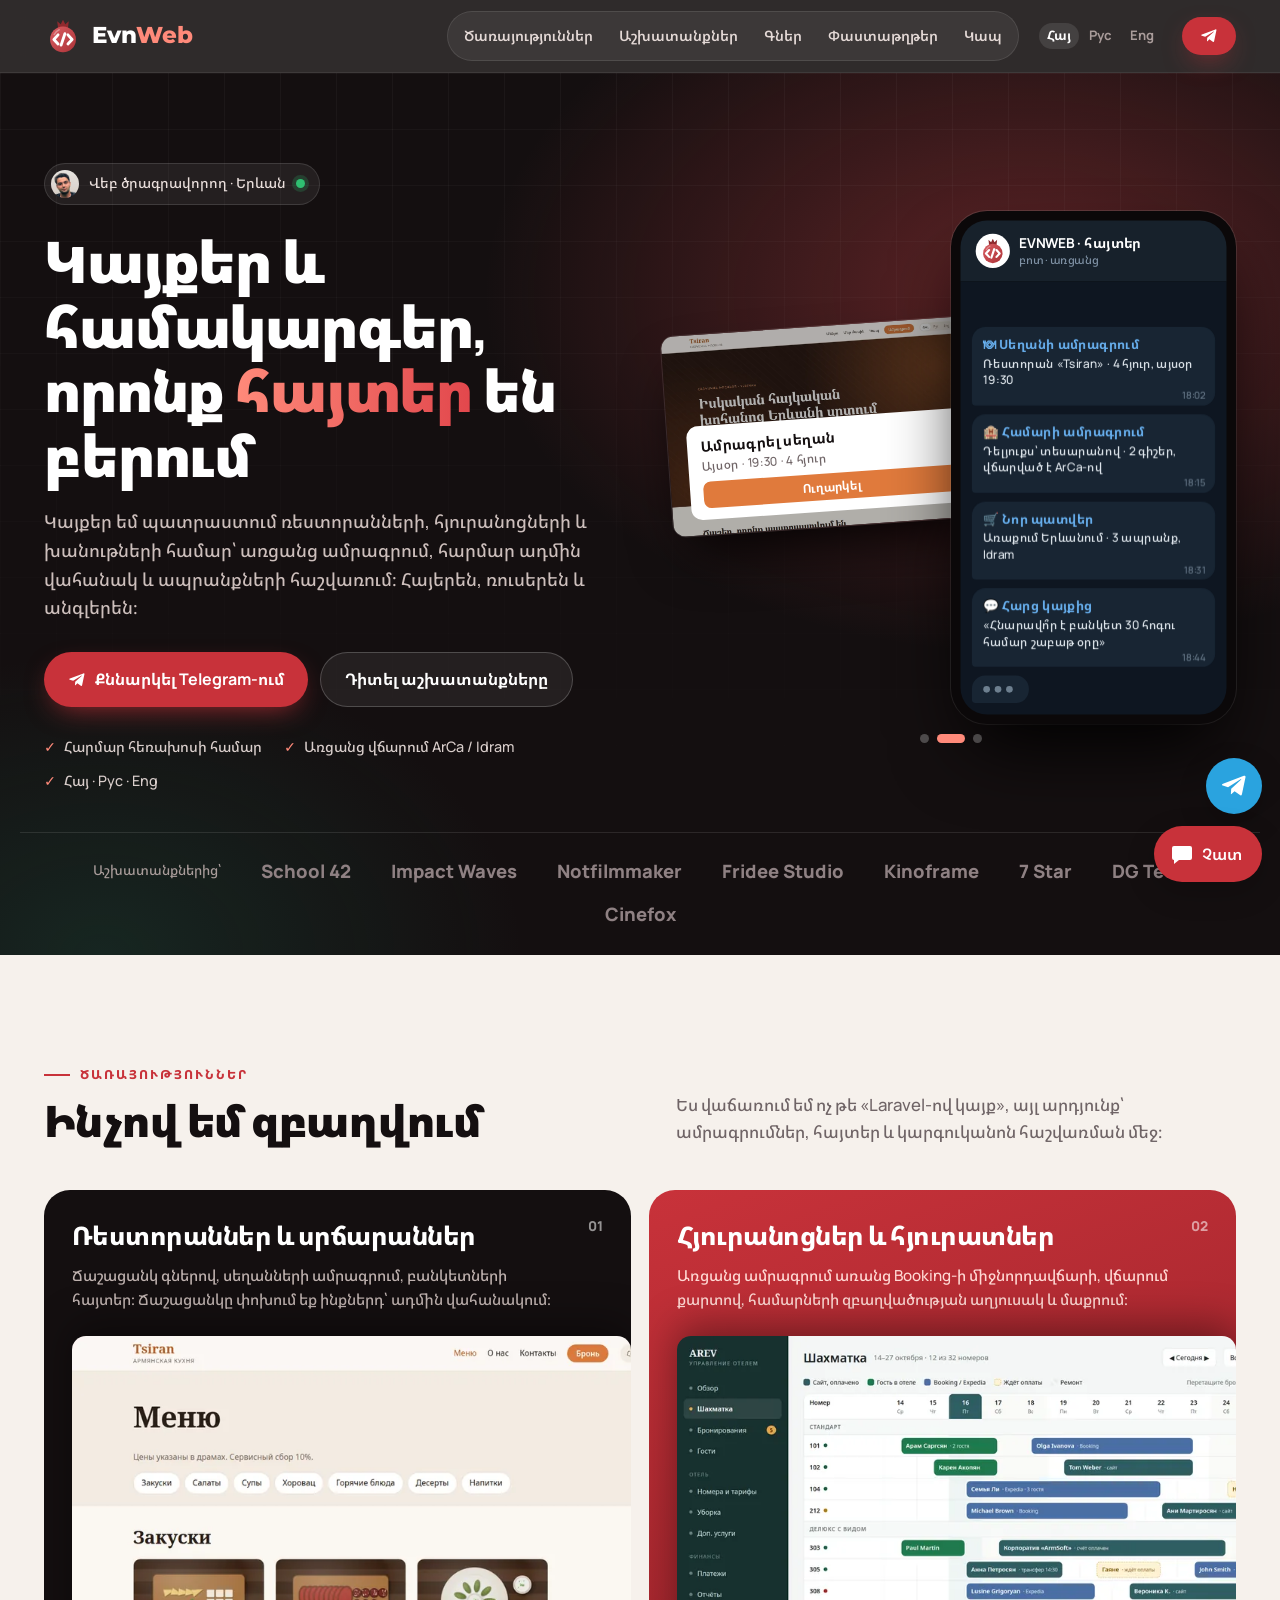
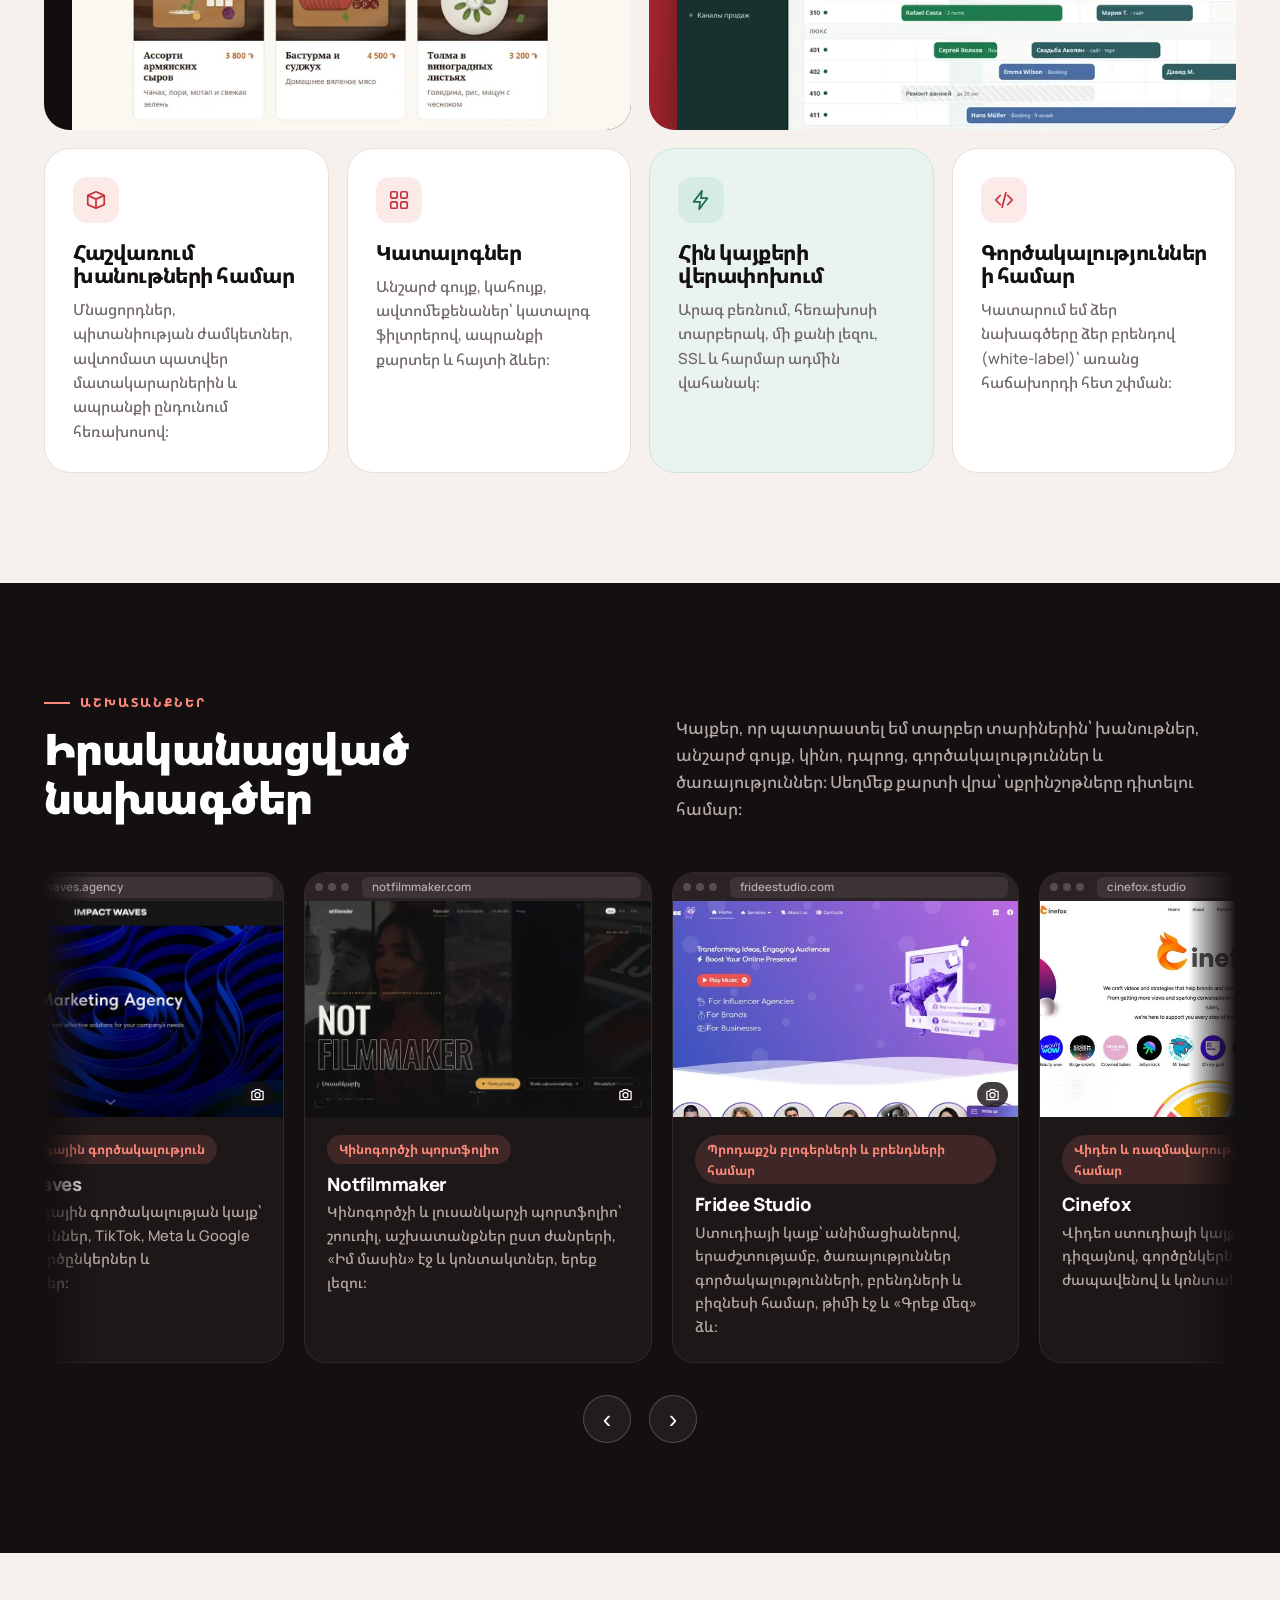
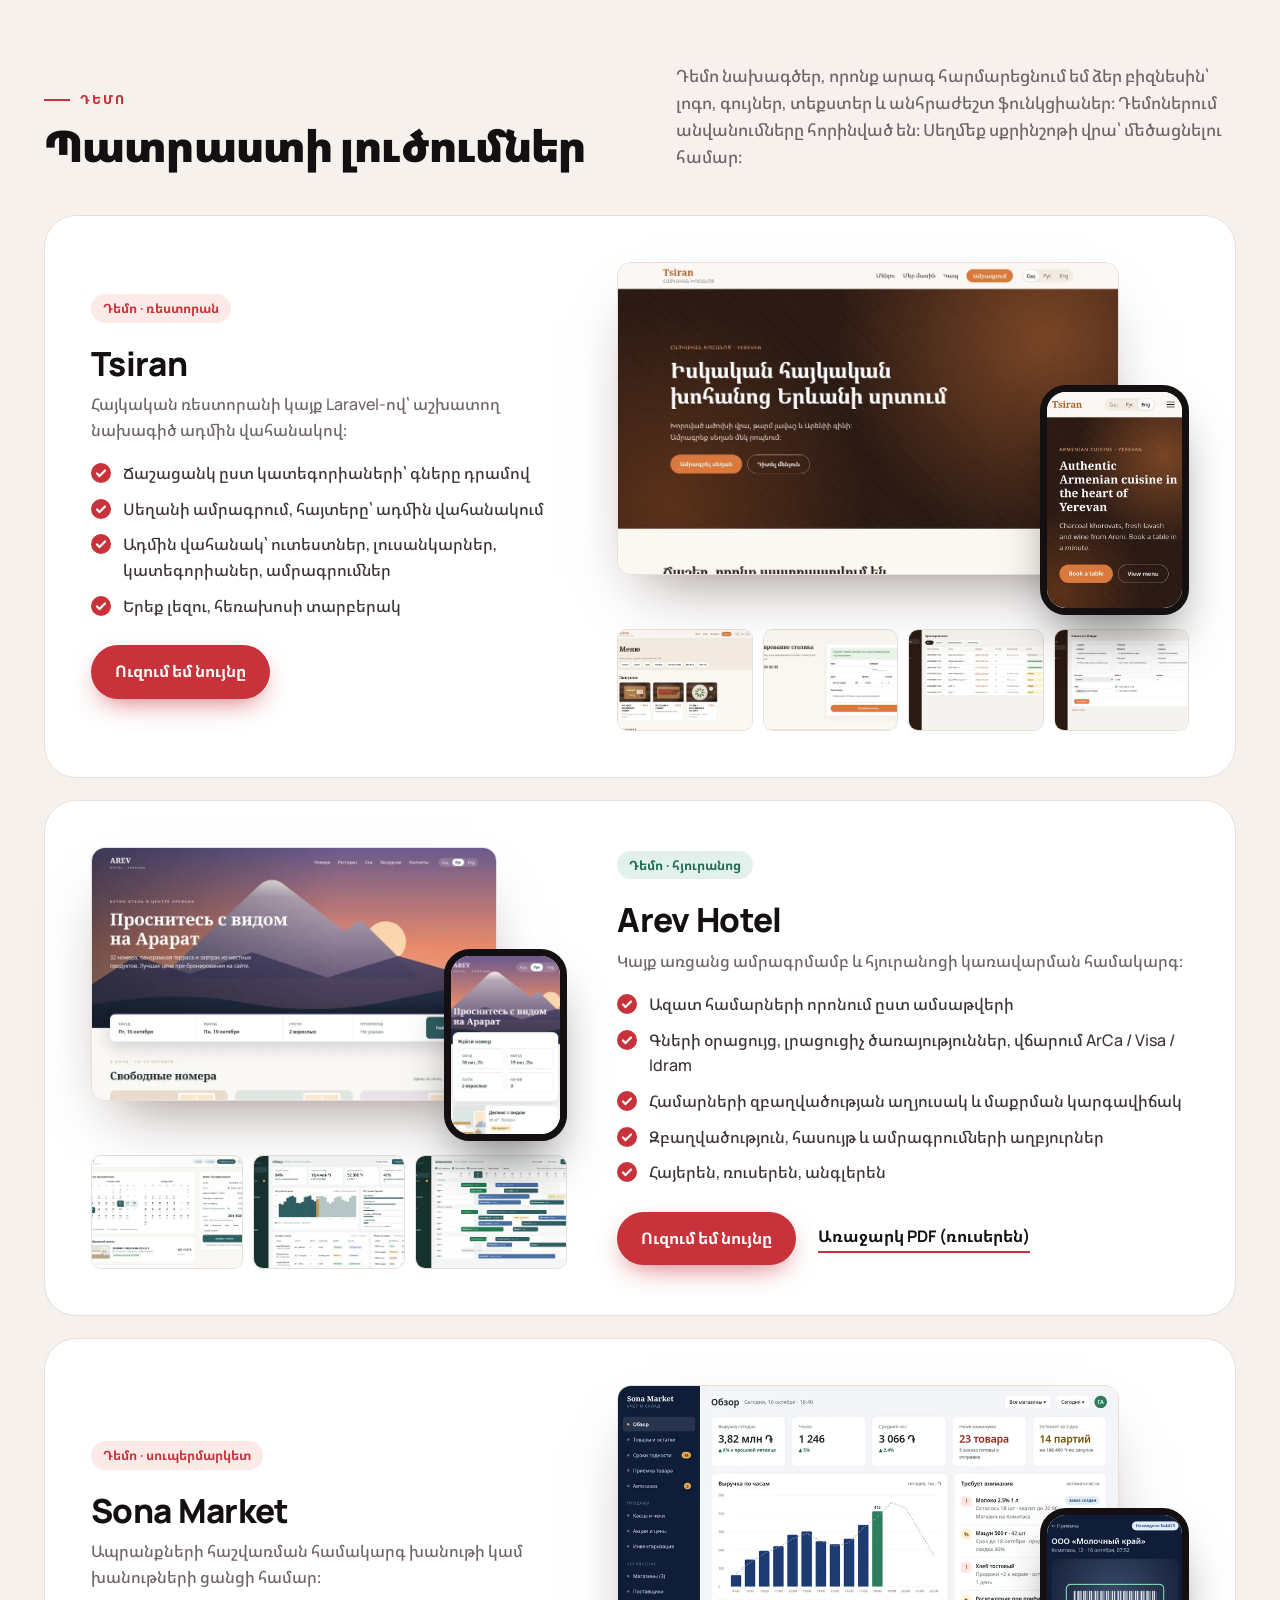
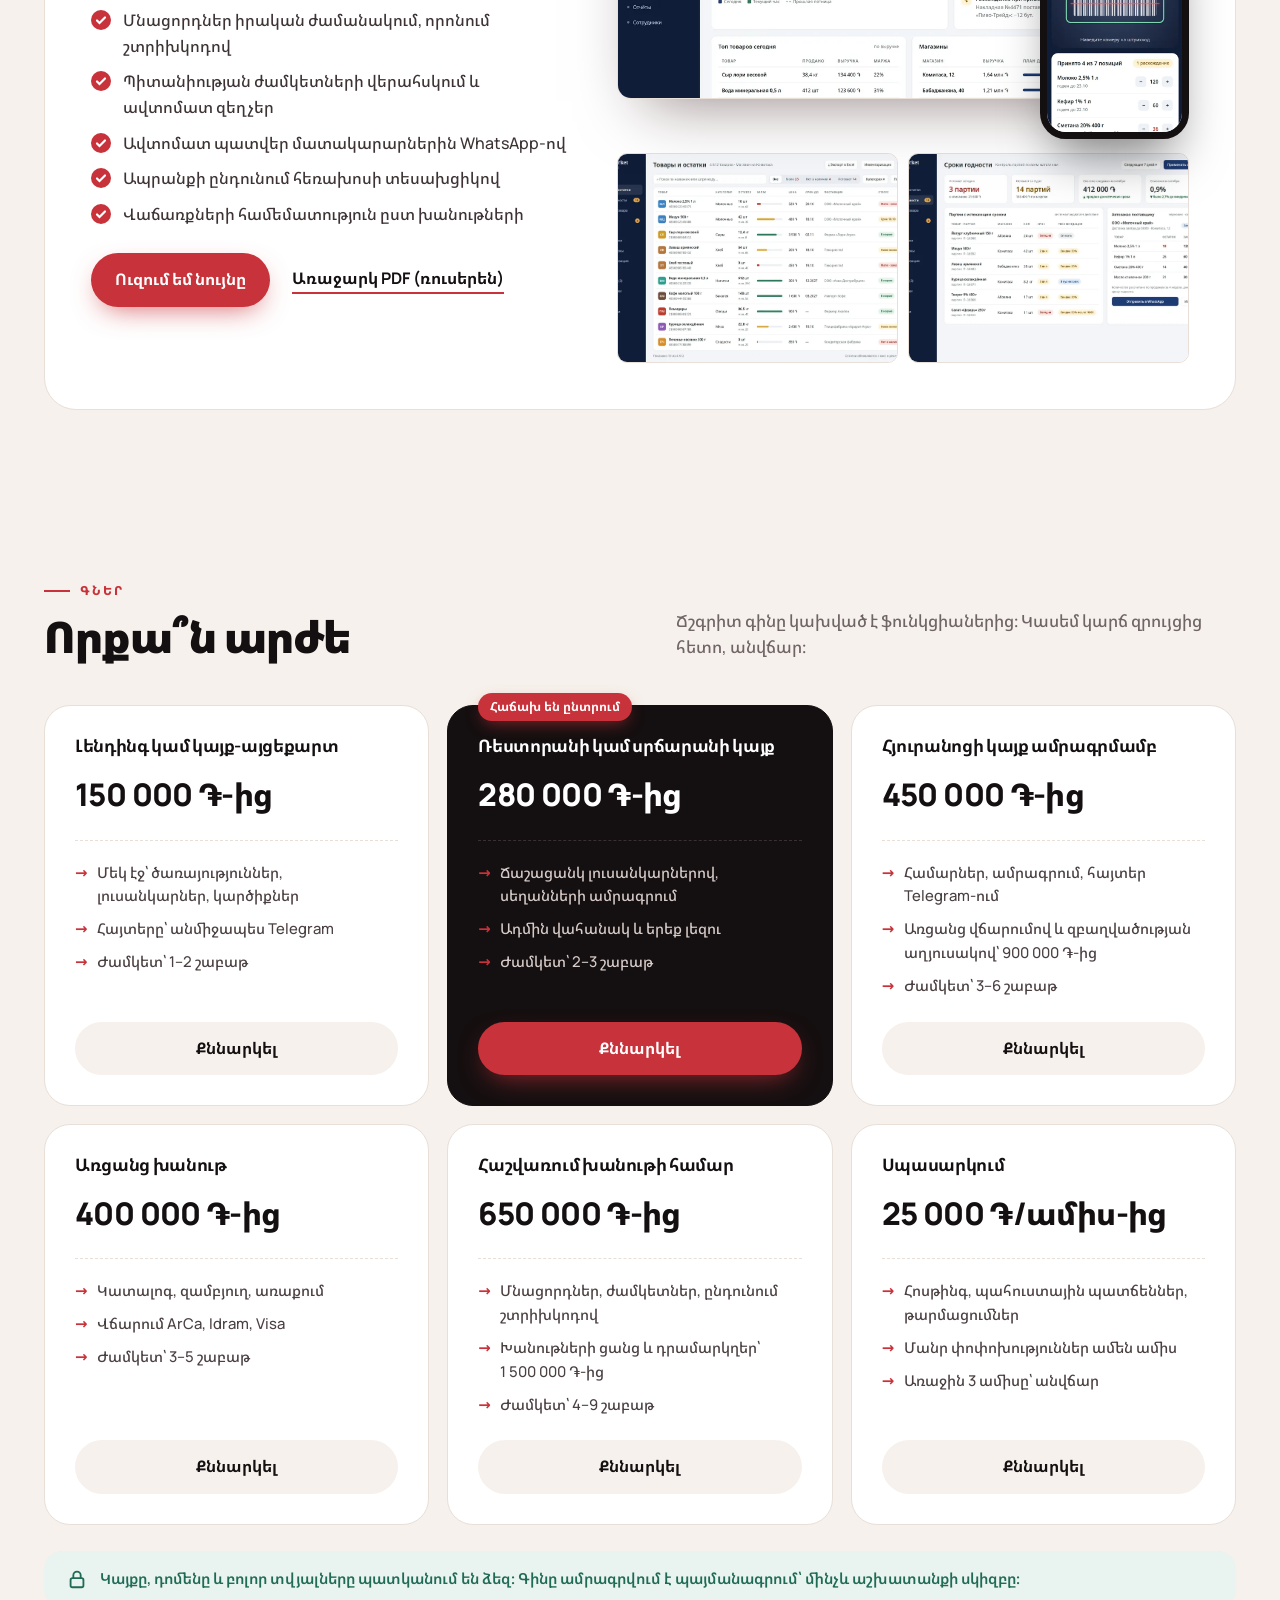
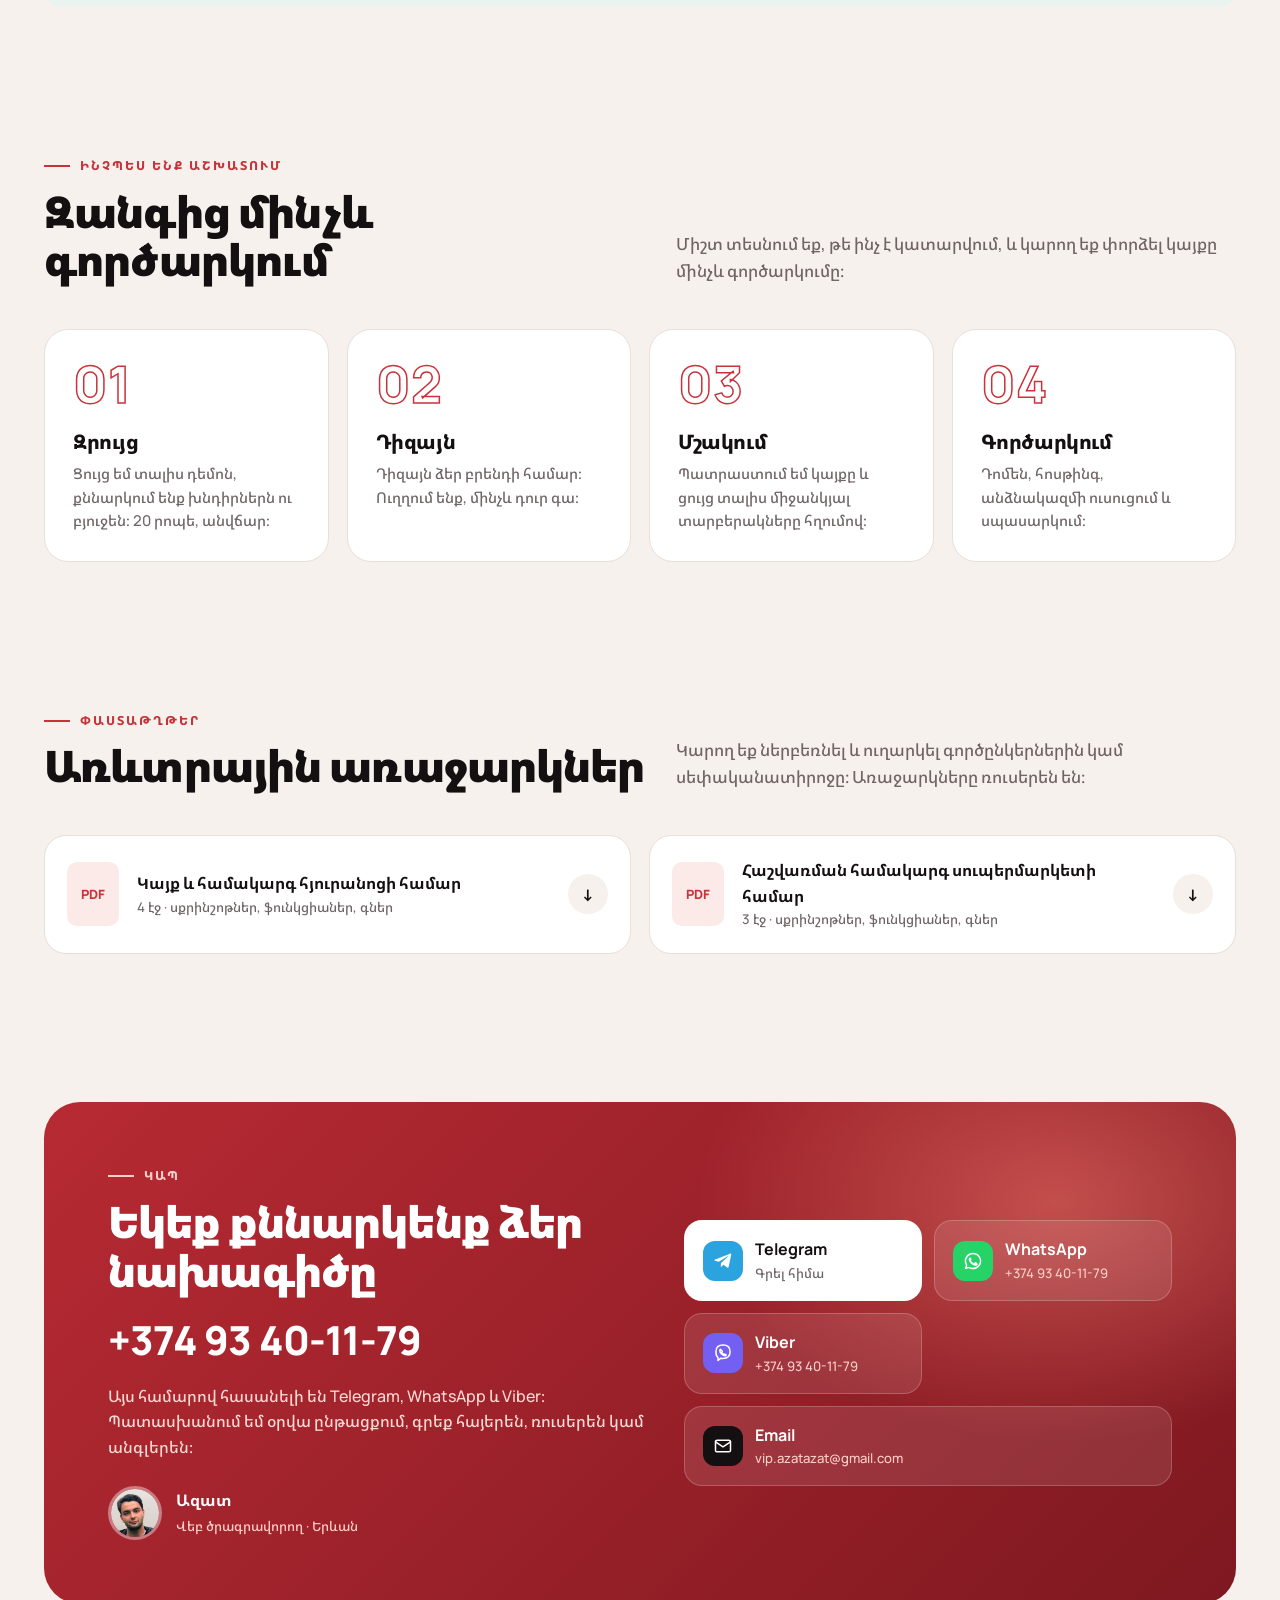
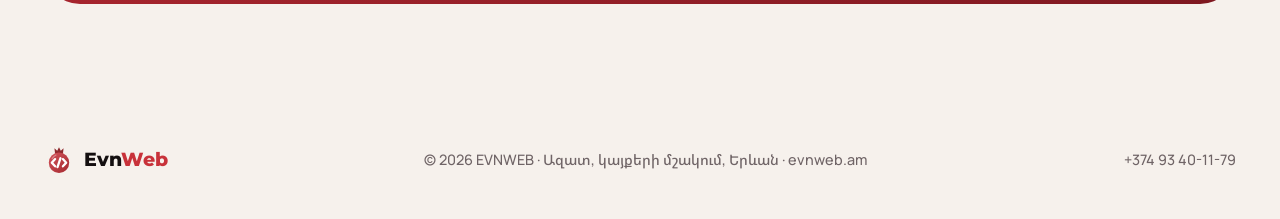
==== commit 26823aba: "Услуги: убран пустой зазор в карточках 01/02, скриншоты Tsiran с фото блюд Co-Authored-By: Claude Op" ====
--- a/site/index.html
+++ b/site/index.html
@@ -39,7 +39,7 @@
 <link rel="preload" href="assets/fonts/NotoSansArmenian-var-armenian.woff2" as="font" type="font/woff2" crossorigin>
 <link rel="preload" href="assets/fonts/Manrope-var-latin.woff2" as="font" type="font/woff2" crossorigin>
 <link rel="stylesheet" href="assets/fonts/fonts.css?v=3">
-<link rel="stylesheet" href="assets/css/site.css?v=10">
+<link rel="stylesheet" href="assets/css/site.css?v=11">
 <script type="application/ld+json">{"@context":"https://schema.org","@graph":[{"@type":"ProfessionalService","@id":"https://evnweb.am/#business","name":"EVNWEB","url":"https://evnweb.am/","logo":"https://evnweb.am/assets/img/logo-180.png","image":"https://evnweb.am/assets/img/og.png","description":"Կայքերի և համակարգերի մշակում ռեստորանների, հյուրանոցների և խանութների համար Երևանում։","telephone":"+37493401179","email":"vip.azatazat@gmail.com","founder":{"@type":"Person","name":"Ազատ"},"address":{"@type":"PostalAddress","addressLocality":"Երևան","addressCountry":"AM"},"geo":{"@type":"GeoCoordinates","latitude":40.1792,"longitude":44.4991},"areaServed":{"@type":"Country","name":"Armenia"},"availableLanguage":["hy","ru","en"],"priceRange":"150000–1500000 AMD","currenciesAccepted":"AMD","sameAs":["https://t.me/+37493401179","https://www.instagram.com/evnweb/"],"contactPoint":{"@type":"ContactPoint","telephone":"+37493401179","contactType":"customer service","availableLanguage":["Armenian","Russian","English"]},"hasOfferCatalog":{"@type":"OfferCatalog","name":"Կայքերի պատրաստում","itemListElement":[{"@type":"Offer","itemOffered":{"@type":"Service","name":"Լենդինգ կամ կայք-այցեքարտ"},"priceSpecification":{"@type":"PriceSpecification","minPrice":150000,"priceCurrency":"AMD"}},{"@type":"Offer","itemOffered":{"@type":"Service","name":"Ռեստորանի կամ սրճարանի կայք"},"priceSpecification":{"@type":"PriceSpecification","minPrice":280000,"priceCurrency":"AMD"}},{"@type":"Offer","itemOffered":{"@type":"Service","name":"Հյուրանոցի կայք ամրագրմամբ"},"priceSpecification":{"@type":"PriceSpecification","minPrice":450000,"priceCurrency":"AMD"}},{"@type":"Offer","itemOffered":{"@type":"Service","name":"Առցանց խանութ"},"priceSpecification":{"@type":"PriceSpecification","minPrice":400000,"priceCurrency":"AMD"}},{"@type":"Offer","itemOffered":{"@type":"Service","name":"Հաշվառում խանութի համար"},"priceSpecification":{"@type":"PriceSpecification","minPrice":650000,"priceCurrency":"AMD"}},{"@type":"Offer","itemOffered":{"@type":"Service","name":"Սպասարկում"},"priceSpecification":{"@type":"PriceSpecification","minPrice":25000,"priceCurrency":"AMD"}}]}},{"@type":"WebSite","@id":"https://evnweb.am/#website","url":"https://evnweb.am/","name":"EVNWEB","inLanguage":["hy","ru","en"],"publisher":{"@id":"https://evnweb.am/#business"}},{"@type":"WebPage","url":"https://evnweb.am/","name":"Կայքերի պատրաստում Երևանում՝ ռեստորան, հյուրանոց, խանութ | EVNWEB","description":"Կայքերի պատրաստում Երևանում՝ ռեստորանների, հյուրանոցների և խանութների համար։ Առցանց ամրագրում, ադմին վահանակ, ապրանքների հաշվառում, 3 լեզու։ Գները՝ 150 000 ֏-ից։","inLanguage":"hy","isPartOf":{"@id":"https://evnweb.am/#website"},"about":{"@id":"https://evnweb.am/#business"}}]}</script>
 <!-- Yandex.Metrika counter -->
 <script type="text/javascript">
--- a/site/assets/css/site.css
+++ b/site/assets/css/site.css
@@ -143,14 +143,15 @@
 .svc .ic svg { width: 22px; height: 22px; fill: none; stroke: currentColor; stroke-width: 1.9; stroke-linecap: round; stroke-linejoin: round; }
 .svc--green { background: var(--green-bg); border-color: #cfe4dc; }
 .svc--green .ic { background: #d6ebe3; color: var(--green); }
-.svc--big { grid-column: span 6; min-height: 500px; border: 0; color: #fff; padding-right: 60px; }
+.svc--big { grid-column: span 6; min-height: 540px; border: 0; color: #fff; padding-right: 60px; padding-bottom: 0; display: flex; flex-direction: column; }
 .svc--big h3 { font-size: 1.6rem; margin-top: 4px; }
 .svc--dark { background: var(--ink); }
 .svc--dark p { color: #bfb2af; }
 .svc--red { background: linear-gradient(160deg, #c8323a, #8f1f26); }
 .svc--red p { color: #ffd9d4; }
 .svc__n { position: absolute; top: 26px; right: 28px; font-weight: 800; font-size: .85rem; opacity: .55; }
-.svc__shot { position: absolute; left: 28px; right: -40px; bottom: -30px; height: 270px; border-radius: 14px; overflow: hidden; box-shadow: 0 -10px 40px rgba(0,0,0,.4); }
+.svc__shot { position: relative; flex: 1 0 300px; margin: 24px -60px -30px 0; border-radius: 14px; overflow: hidden; box-shadow: 0 -10px 40px rgba(0,0,0,.4); }
+.svc__shot img { position: absolute; inset: 0; }
 .svc__shot img { width: 100%; height: 100%; object-fit: cover; object-position: top left; }
 
 /* выполненные проекты (разметка из scripts/projects.py) */
@@ -300,8 +301,8 @@
   .projects > .pj { flex-basis: 84%; }
   .carousel-nav { display: none; }
   .svc, .svc--big { grid-column: auto; }
-  .svc--big { min-height: 460px; padding-right: 28px; }
-  .svc__shot { height: 220px; }
+  .svc--big { min-height: 0; padding-right: 28px; }
+  .svc__shot { flex-basis: 240px; margin-right: -28px; }
   .case { padding: 24px; border-radius: 24px; }
   .shots__main { padding: 0 44px 30px 0; }
   .shots__row { gap: 8px; }
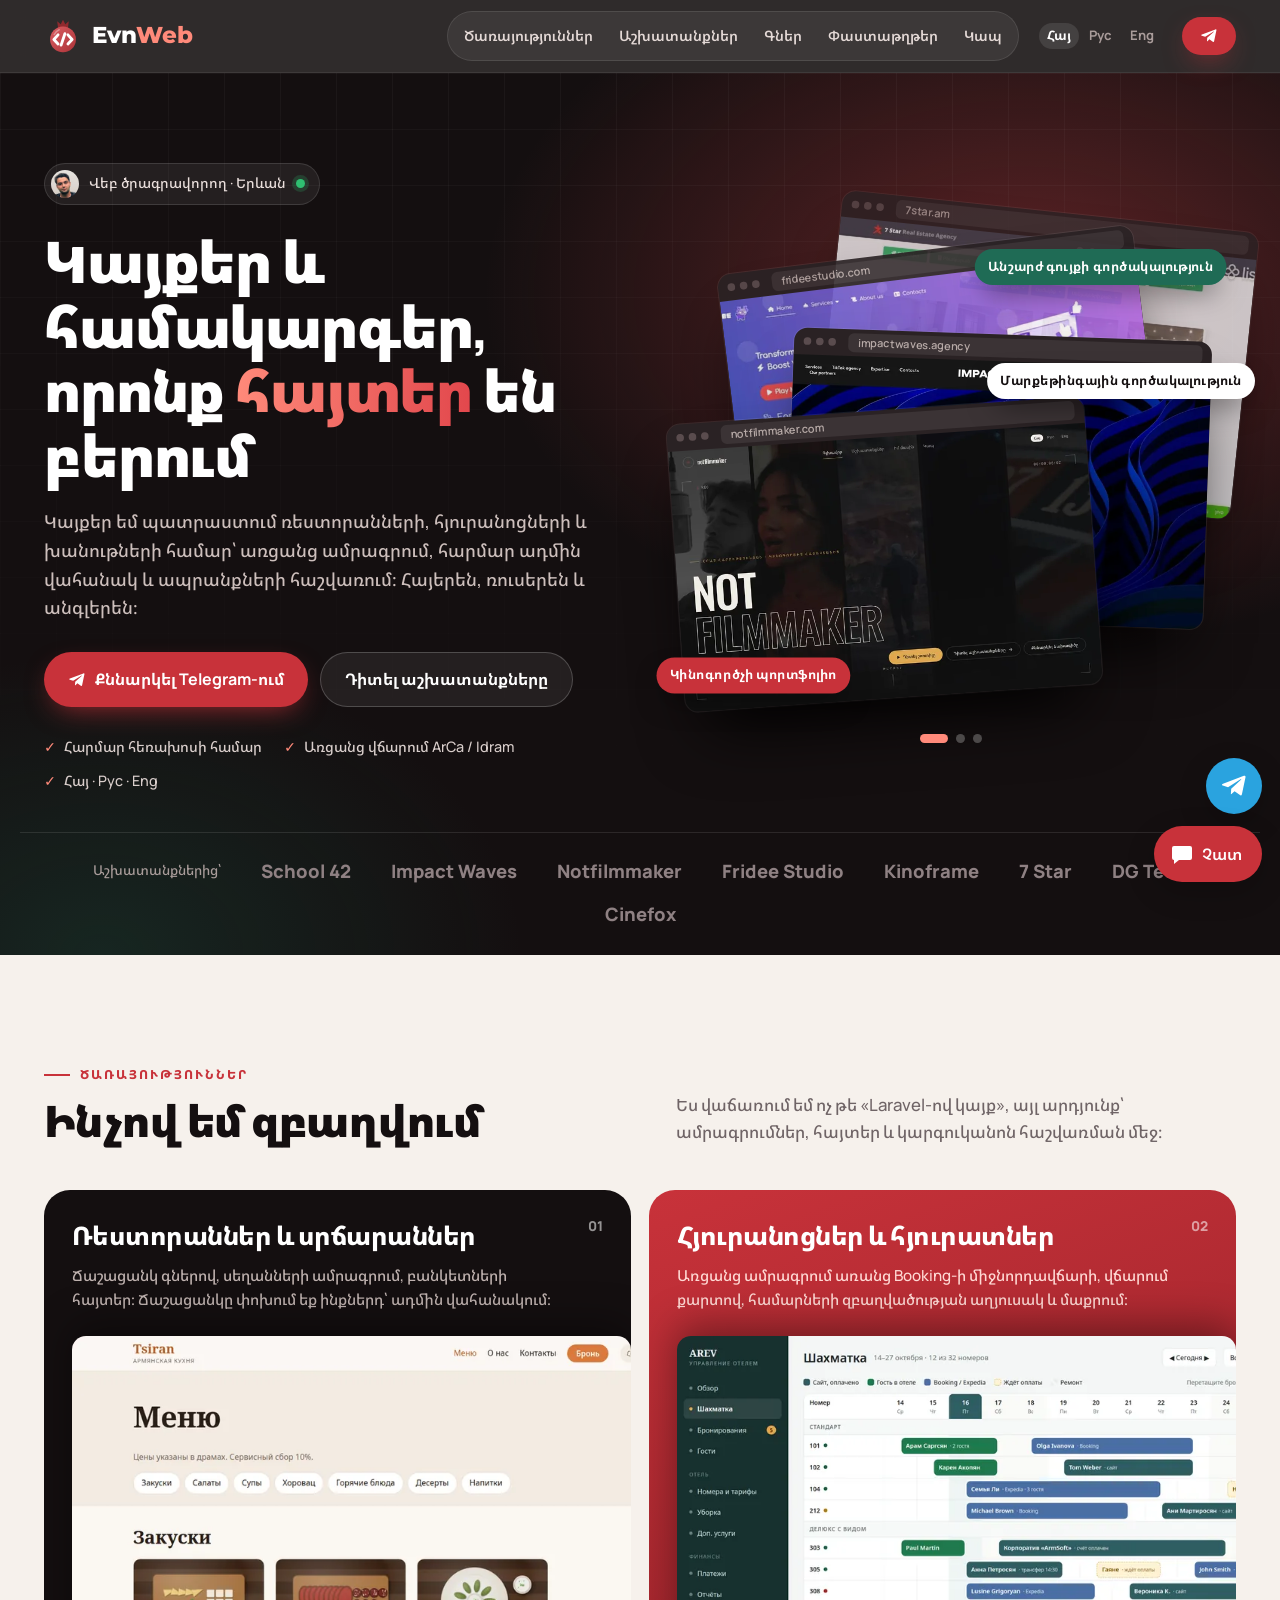
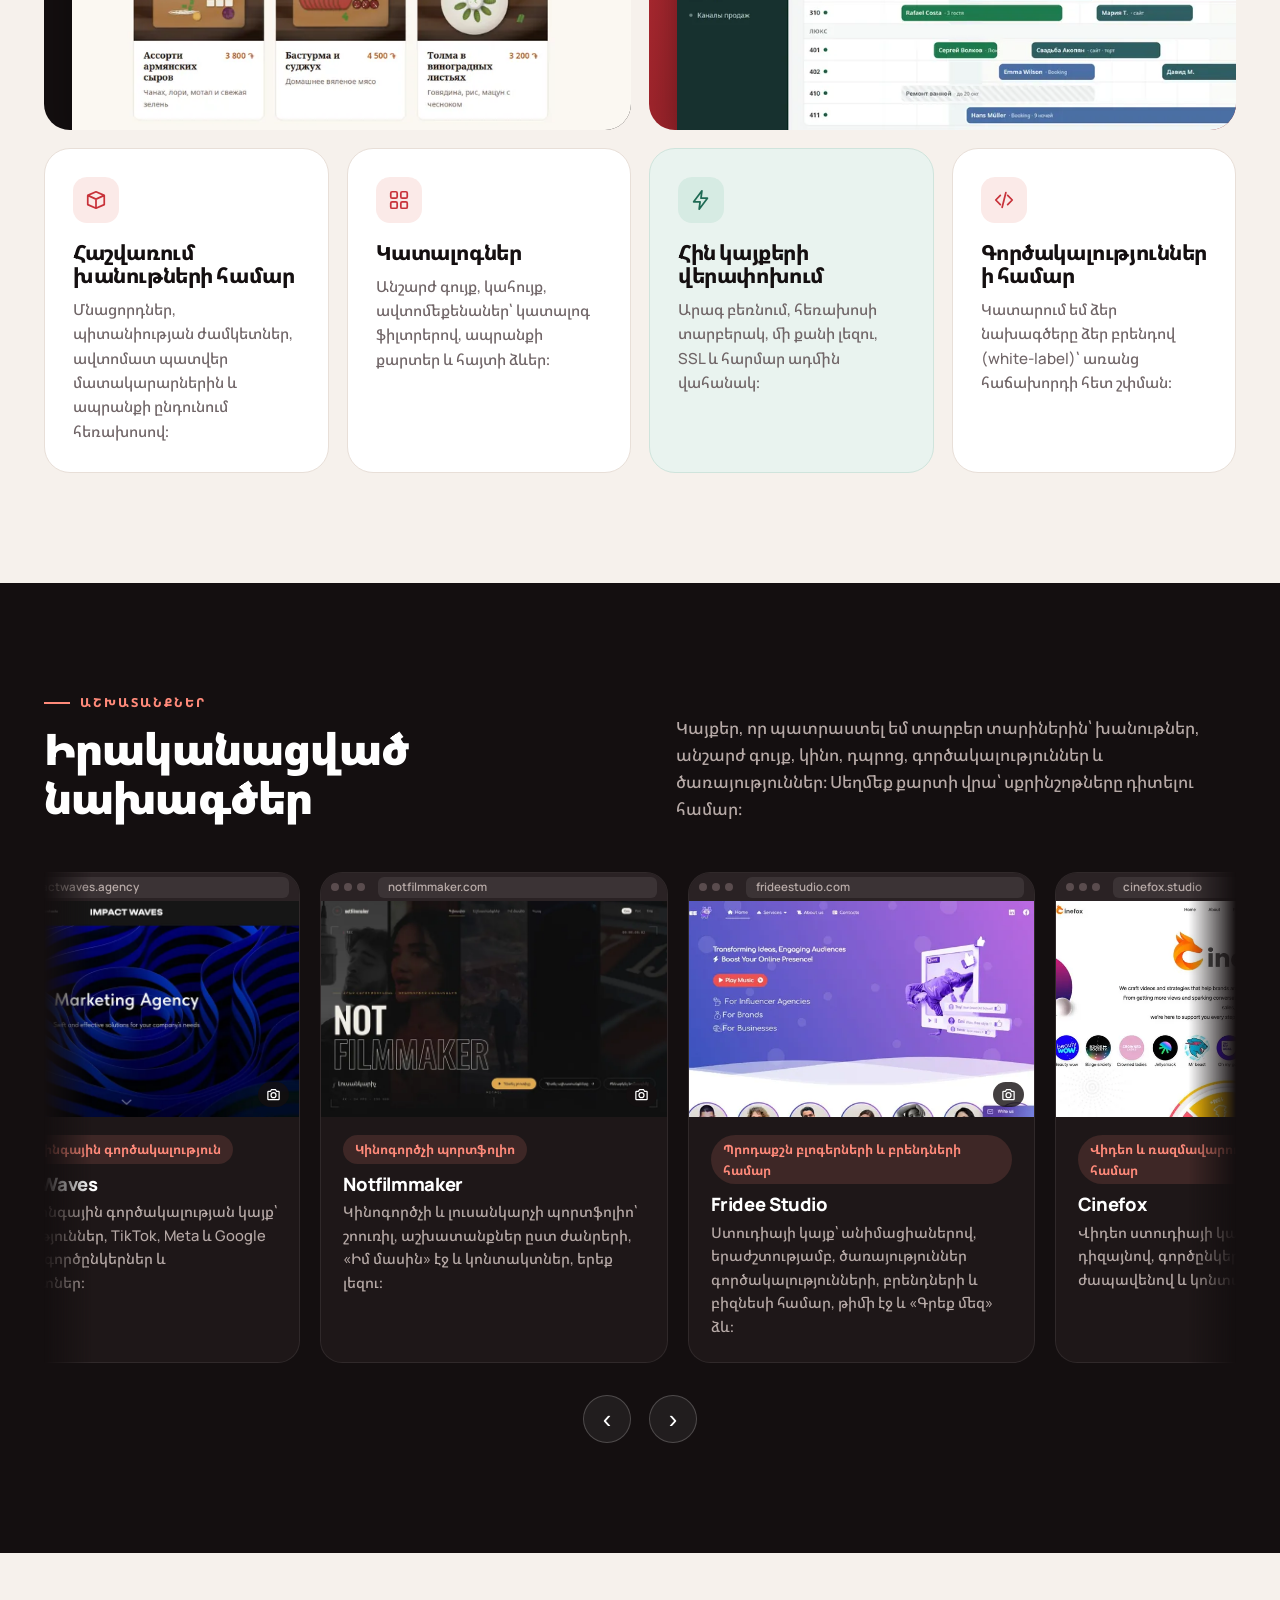
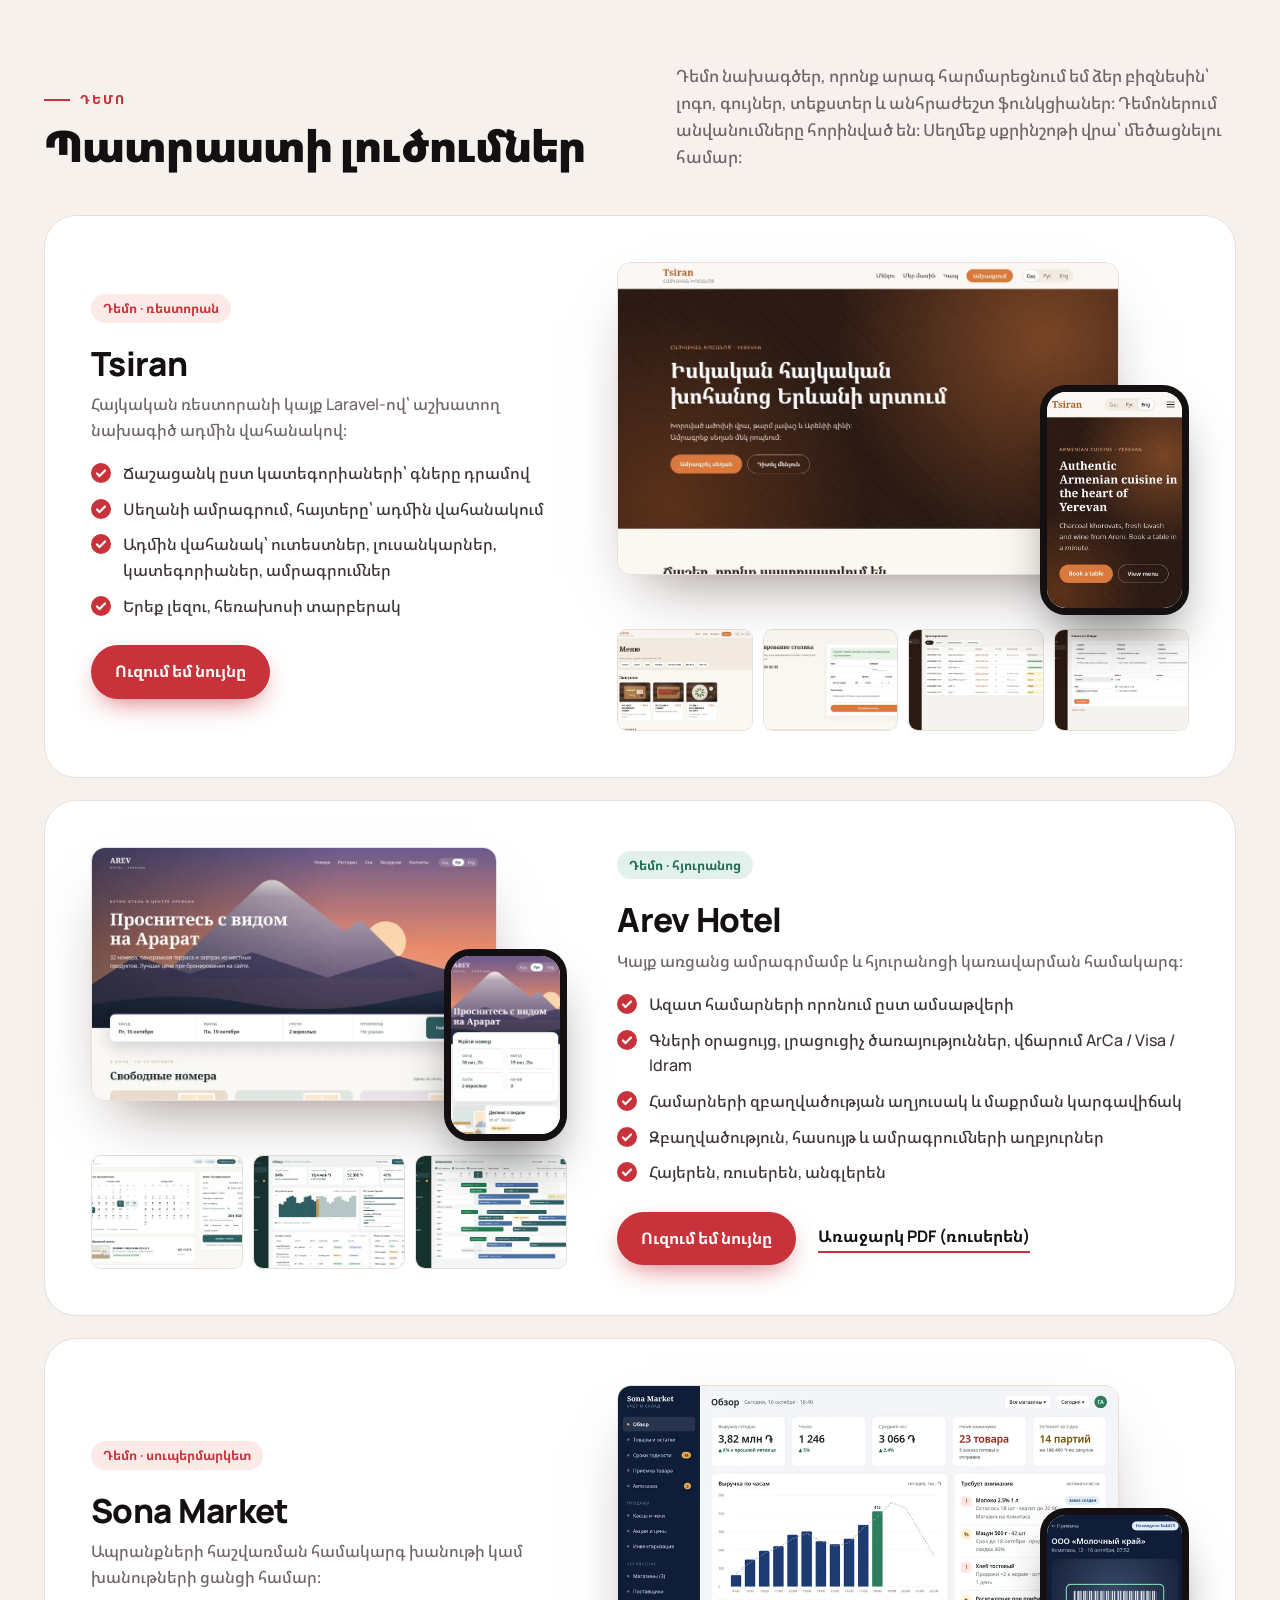
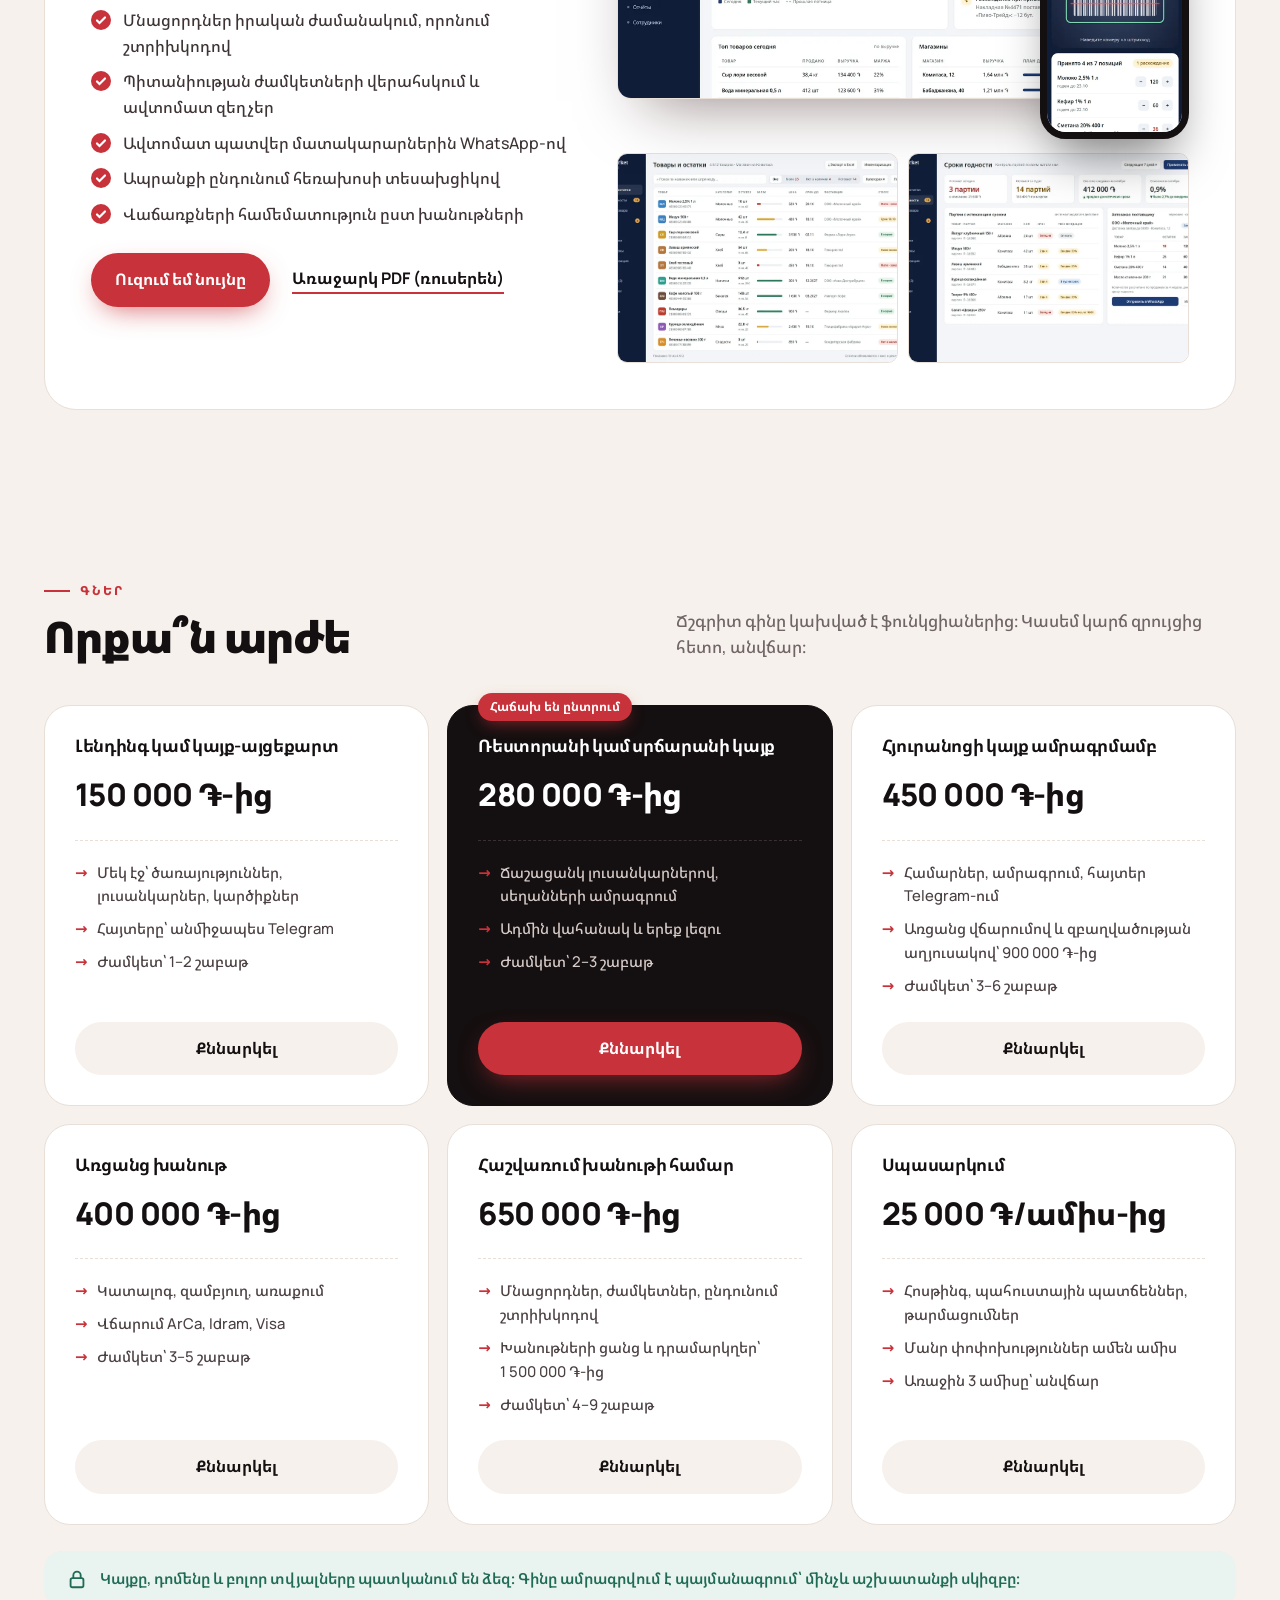
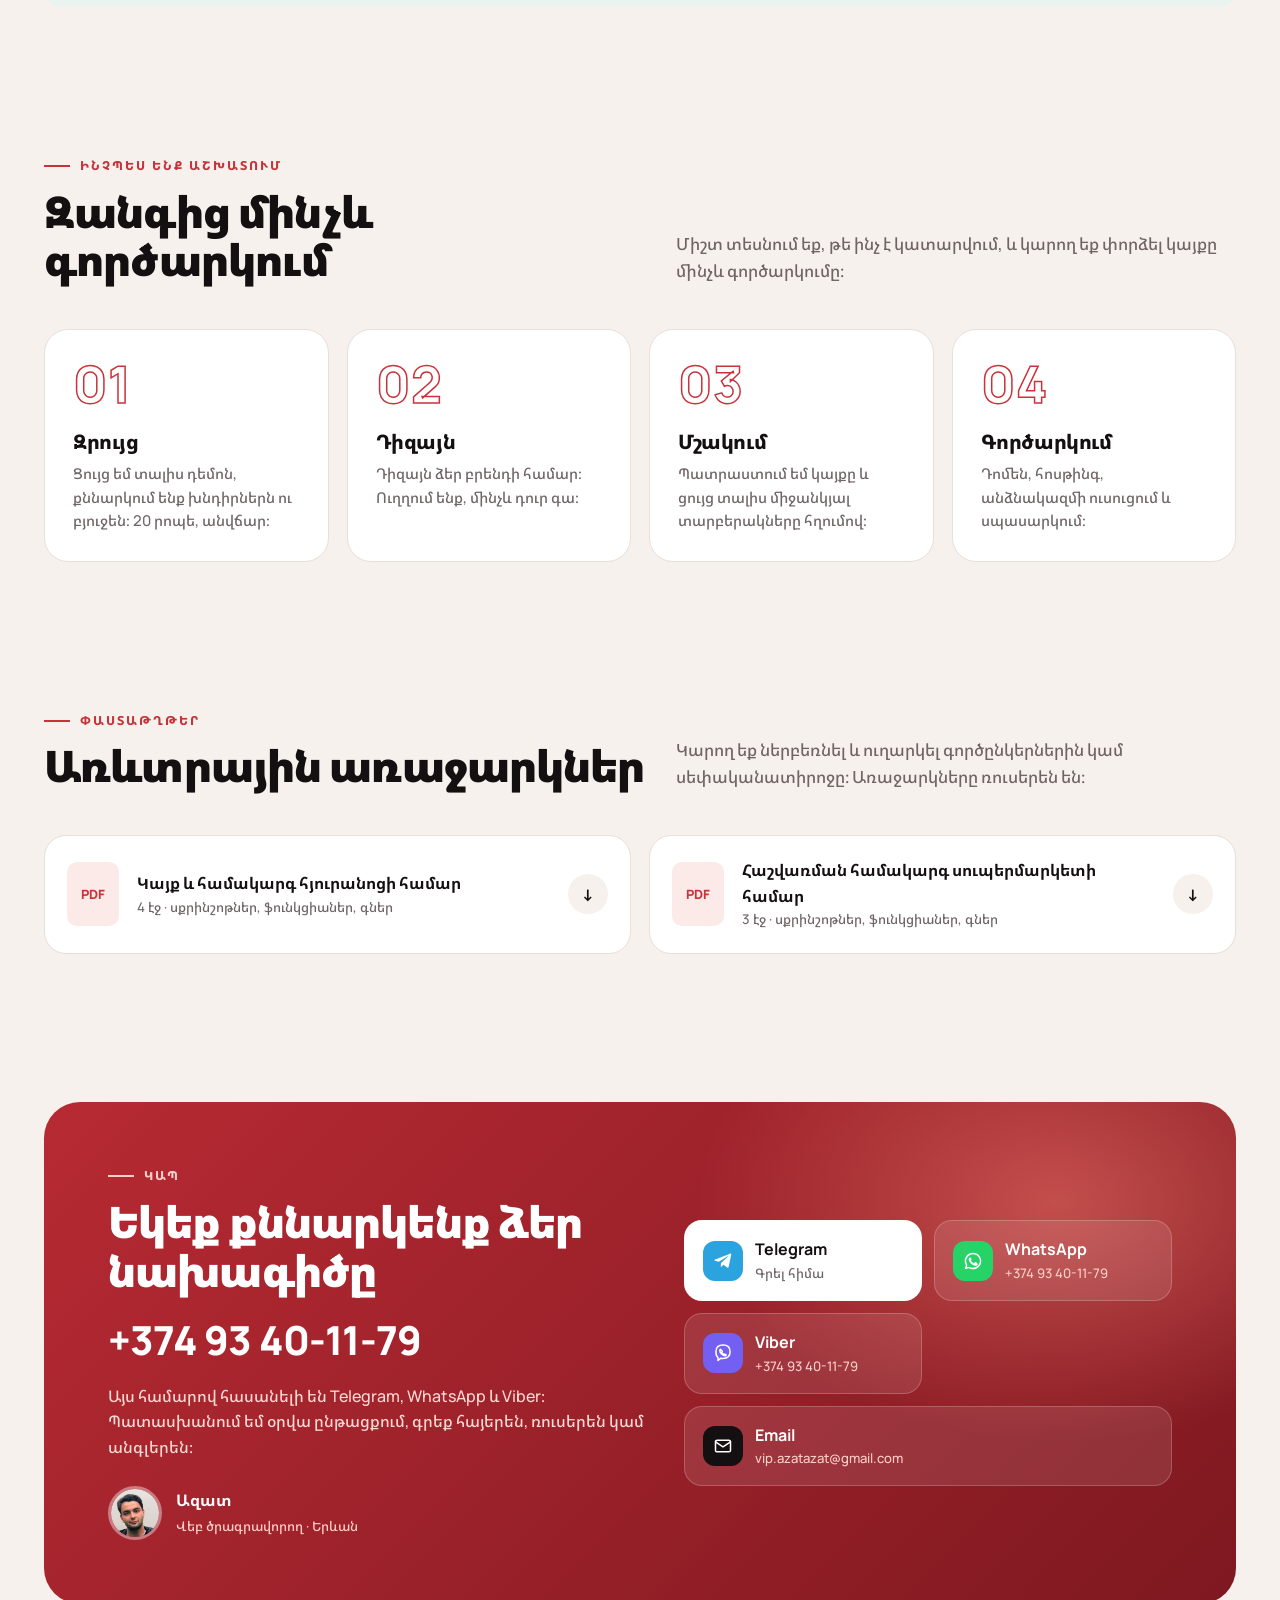
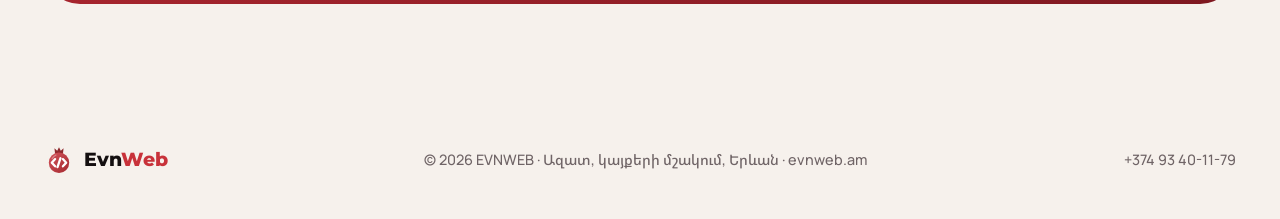
==== commit c0e73bd4: "Tsiran: сброс кеша браузера для новых скриншотов с блюдами Co-Authored-By: Claude Opus 5.5 (1M conte" ====
--- a/site/index.html
+++ b/site/index.html
@@ -90,7 +90,7 @@
         <span class="fan__tag fan__tag--1">Կինոգործչի պորտֆոլիո</span><span class="fan__tag fan__tag--2">Մարքեթինգային գործակալություն</span><span class="fan__tag fan__tag--3">Անշարժ գույքի գործակալություն</span>
       </div>
       <div class="scene scene--tg">
-        <div class="tg__site"><img src="assets/img/restaurant-1-wide.webp" alt="" loading="lazy" width="1100" height="687"><div class="tg__form"><b>Ամրագրել սեղան</b><span>Այսօր · 19:30 · 4 հյուր</span><em>Ուղարկել</em></div></div>
+        <div class="tg__site"><img src="assets/img/restaurant-1-wide.webp?v=2" alt="" loading="lazy"><div class="tg__form"><b>Ամրագրել սեղան</b><span>Այսօր · 19:30 · 4 հյուր</span><em>Ուղարկել</em></div></div>
         <div class="tg__phone">
           <div class="tg__head"><span class="tg__av"><svg viewBox="0 0 40 40"><defs><linearGradient id="evs" x1="0" y1="0" x2="1" y2="1"><stop offset="0" stop-color="#fff" stop-opacity=".16"/><stop offset="1" stop-color="#000" stop-opacity=".18"/></linearGradient></defs><path d="M14.9 12.6 13.9 4.4l3.7 3.3L20 3l2.4 4.7 3.7-3.3-1 8.2Z" fill="#8f2a2e"/><circle cx="20" cy="23.6" r="13.6" fill="#d13d43"/><circle cx="20" cy="23.6" r="13.6" fill="url(#evs)"/><path d="M14.8 18.8 10.4 23.6l4.4 4.8M25.2 18.8l4.4 4.8-4.4 4.8M22 17.6l-4 12" fill="none" stroke="#fff" stroke-width="3" stroke-linecap="round" stroke-linejoin="round"/><path d="M10.8 18.4A10.8 10.8 0 0 1 16 13.4" fill="none" stroke="#fff" stroke-opacity=".35" stroke-width="1.6" stroke-linecap="round"/></svg></span><span><b>EVNWEB · հայտեր</b><small>բոտ · առցանց</small></span></div>
           <div class="tg__msgs">
@@ -125,7 +125,7 @@
 <section class="section" id="services"><div class="wrap">
   <div class="section__head"><div><div class="eyebrow">Ծառայություններ</div><h2>Ինչով եմ զբաղվում</h2></div><p>Ես վաճառում եմ ոչ թե «Laravel-ով կայք», այլ արդյունք՝ ամրագրումներ, հայտեր և կարգուկանոն հաշվառման մեջ։</p></div>
   <div class="bento">
-    <div class="svc svc--big svc--dark"><span class="svc__n">01</span><h3>Ռեստորաններ և սրճարաններ</h3><p>Ճաշացանկ գներով, սեղանների ամրագրում, բանկետների հայտեր։ Ճաշացանկը փոխում եք ինքներդ՝ ադմին վահանակում։</p><div class="svc__shot"><img src="assets/img/restaurant-2-wide.webp" alt="Ճաշացանկ գներով" loading="lazy" width="900" height="562"></div></div>
+    <div class="svc svc--big svc--dark"><span class="svc__n">01</span><h3>Ռեստորաններ և սրճարաններ</h3><p>Ճաշացանկ գներով, սեղանների ամրագրում, բանկետների հայտեր։ Ճաշացանկը փոխում եք ինքներդ՝ ադմին վահանակում։</p><div class="svc__shot"><img src="assets/img/restaurant-2-wide.webp?v=2" alt="Ճաշացանկ գներով" loading="lazy"></div></div>
     <div class="svc svc--big svc--red"><span class="svc__n">02</span><h3>Հյուրանոցներ և հյուրատներ</h3><p>Առցանց ամրագրում առանց Booking-ի միջնորդավճարի, վճարում քարտով, համարների զբաղվածության աղյուսակ և մաքրում։</p><div class="svc__shot"><img src="assets/img/hotel-4-t.webp" alt="Համարների զբաղվածության աղյուսակ" loading="lazy" width="900" height="562"></div></div>
     <div class="svc"><div class="ic"><svg viewBox="0 0 24 24"><path d="m3 7 9-4 9 4-9 4-9-4ZM3 7v10l9 4 9-4V7M12 11v10"/></svg></div><h3>Հաշվառում խանութների համար</h3><p>Մնացորդներ, պիտանիության ժամկետներ, ավտոմատ պատվեր մատակարարներին և ապրանքի ընդունում հեռախոսով։</p></div>
     <div class="svc"><div class="ic"><svg viewBox="0 0 24 24"><rect x="3" y="3" width="7" height="7" rx="1.5"/><rect x="14" y="3" width="7" height="7" rx="1.5"/><rect x="3" y="14" width="7" height="7" rx="1.5"/><rect x="14" y="14" width="7" height="7" rx="1.5"/></svg></div><h3>Կատալոգներ</h3><p>Անշարժ գույք, կահույք, ավտոմեքենաներ՝ կատալոգ ֆիլտրերով, ապրանքի քարտեր և հայտի ձևեր։</p></div>
@@ -219,8 +219,8 @@
       <div class="case__actions"><a class="btn" href="https://t.me/+37493401179" target="_blank" rel="noopener">Ուզում եմ նույնը</a></div>
     </div>
     <div class="shots" data-g>
-      <div class="shots__main"><button class="shots__big" data-full="assets/img/restaurant-1.webp" data-cap="Գլխավոր էջ (հայերեն)" aria-label="Գլխավոր էջ (հայերեն)"><img src="assets/img/restaurant-1-wide.webp" alt="Գլխավոր էջ (հայերեն)" loading="lazy" width="1100" height="687"></button><button class="shots__phone" data-full="assets/img/restaurant-4.webp" data-cap="Հեռախոսի տարբերակ (անգլերեն)" aria-label="Հեռախոսի տարբերակ (անգլերեն)"><img src="assets/img/restaurant-4-t.webp" alt="Հեռախոսի տարբերակ (անգլերեն)" loading="lazy" width="480" height="746"></button></div>
-      <div class="shots__row"><button data-full="assets/img/restaurant-2.webp" data-cap="Ճաշացանկ գներով" aria-label="Ճաշացանկ գներով"><img src="assets/img/restaurant-2-wide.webp" alt="Ճաշացանկ գներով" loading="lazy" width="900" height="562"></button><button data-full="assets/img/restaurant-3.webp" data-cap="Սեղանի ամրագրում" aria-label="Սեղանի ամրագրում"><img src="assets/img/restaurant-3-t.webp" alt="Սեղանի ամրագրում" loading="lazy" width="900" height="457"></button><button data-full="assets/img/restaurant-5.webp" data-cap="Ադմին վահանակ՝ ամրագրումներ" aria-label="Ադմին վահանակ՝ ամրագրումներ"><img src="assets/img/restaurant-5-t.webp" alt="Ադմին վահանակ՝ ամրագրումներ" loading="lazy" width="900" height="563"></button><button data-full="assets/img/restaurant-6.webp" data-cap="Ադմին վահանակ՝ ուտեստ 3 լեզվով" aria-label="Ադմին վահանակ՝ ուտեստ 3 լեզվով"><img src="assets/img/restaurant-6-t.webp" alt="Ադմին վահանակ՝ ուտեստ 3 լեզվով" loading="lazy" width="900" height="563"></button></div>
+      <div class="shots__main"><button class="shots__big" data-full="assets/img/restaurant-1.webp?v=2" data-cap="Գլխավոր էջ (հայերեն)" aria-label="Գլխավոր էջ (հայերեն)"><img src="assets/img/restaurant-1-wide.webp?v=2" alt="Գլխավոր էջ (հայերեն)" loading="lazy"></button><button class="shots__phone" data-full="assets/img/restaurant-4.webp?v=2" data-cap="Հեռախոսի տարբերակ (անգլերեն)" aria-label="Հեռախոսի տարբերակ (անգլերեն)"><img src="assets/img/restaurant-4-t.webp?v=2" alt="Հեռախոսի տարբերակ (անգլերեն)" loading="lazy"></button></div>
+      <div class="shots__row"><button data-full="assets/img/restaurant-2.webp?v=2" data-cap="Ճաշացանկ գներով" aria-label="Ճաշացանկ գներով"><img src="assets/img/restaurant-2-wide.webp?v=2" alt="Ճաշացանկ գներով" loading="lazy"></button><button data-full="assets/img/restaurant-3.webp" data-cap="Սեղանի ամրագրում" aria-label="Սեղանի ամրագրում"><img src="assets/img/restaurant-3-t.webp" alt="Սեղանի ամրագրում" loading="lazy" width="900" height="457"></button><button data-full="assets/img/restaurant-5.webp" data-cap="Ադմին վահանակ՝ ամրագրումներ" aria-label="Ադմին վահանակ՝ ամրագրումներ"><img src="assets/img/restaurant-5-t.webp" alt="Ադմին վահանակ՝ ամրագրումներ" loading="lazy" width="900" height="563"></button><button data-full="assets/img/restaurant-6.webp" data-cap="Ադմին վահանակ՝ ուտեստ 3 լեզվով" aria-label="Ադմին վահանակ՝ ուտեստ 3 լեզվով"><img src="assets/img/restaurant-6-t.webp" alt="Ադմին վահանակ՝ ուտեստ 3 լեզվով" loading="lazy" width="900" height="563"></button></div>
     </div>
   </article>
 
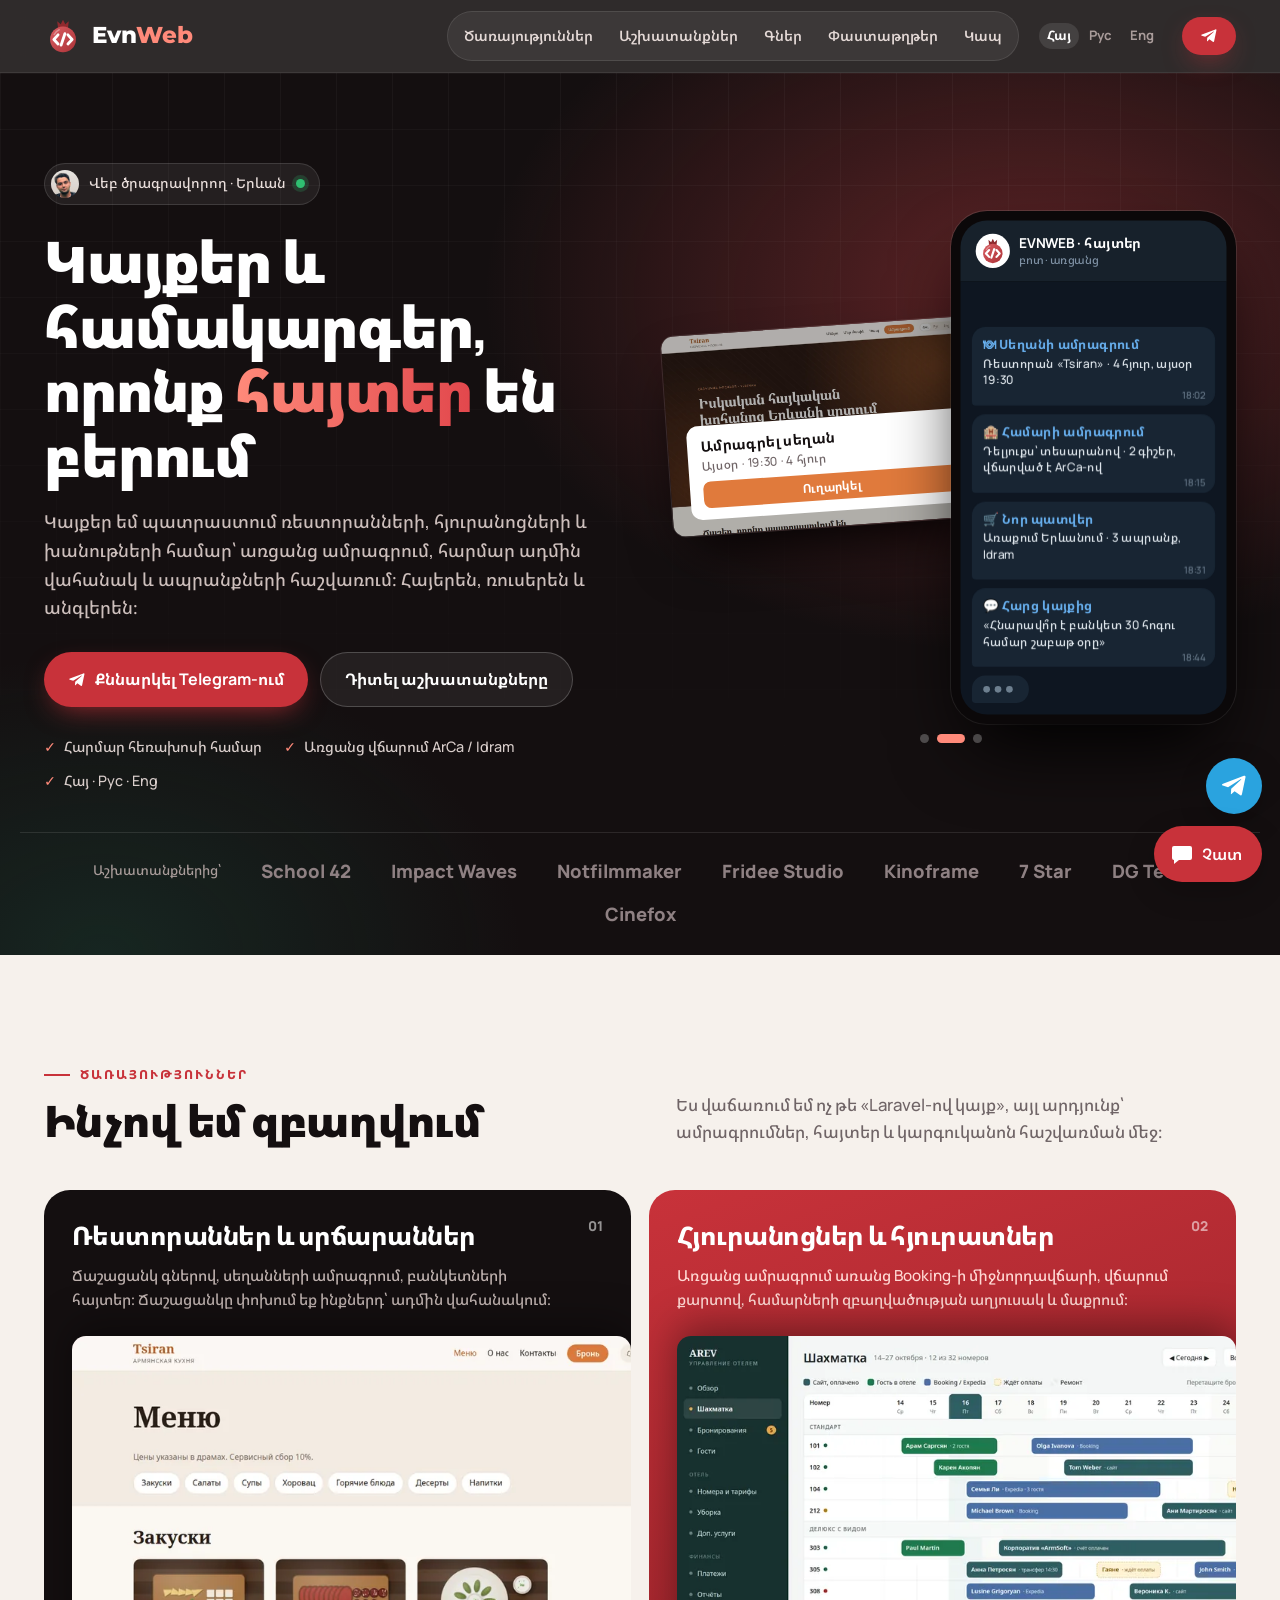
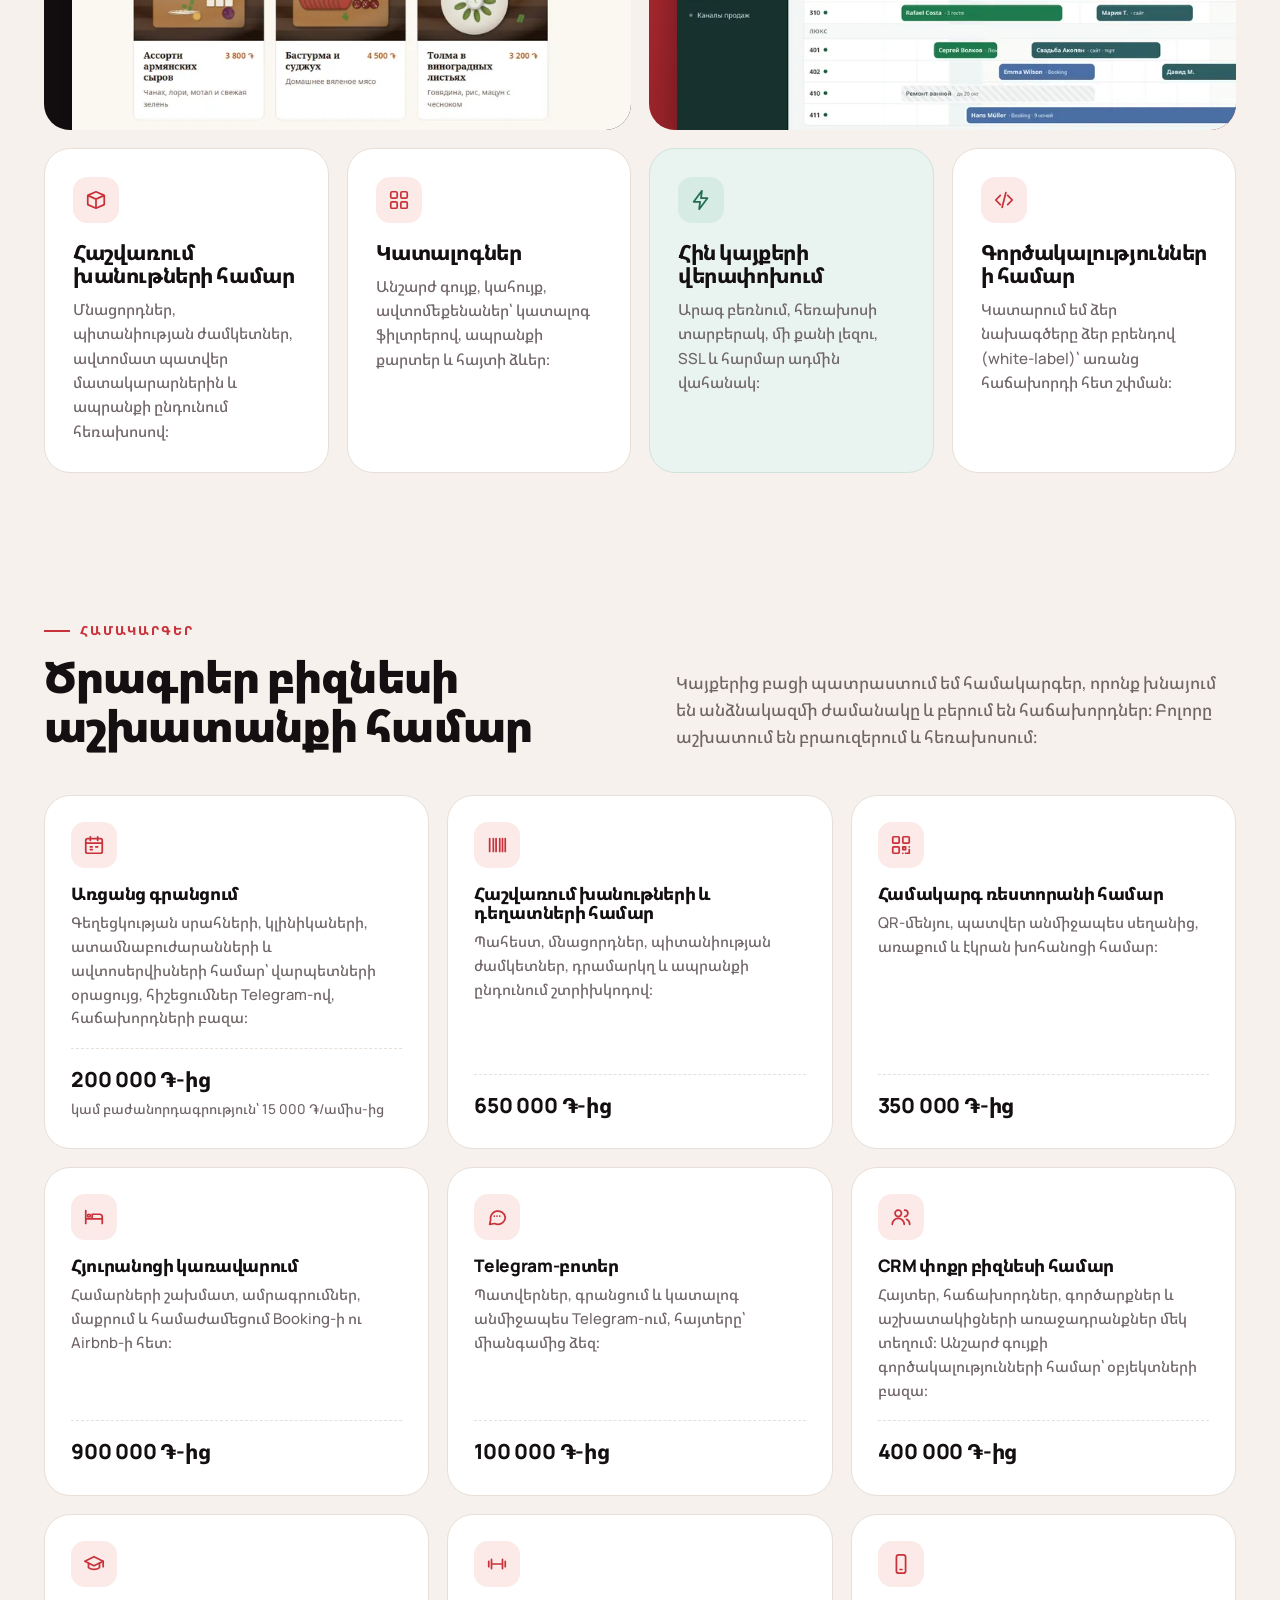
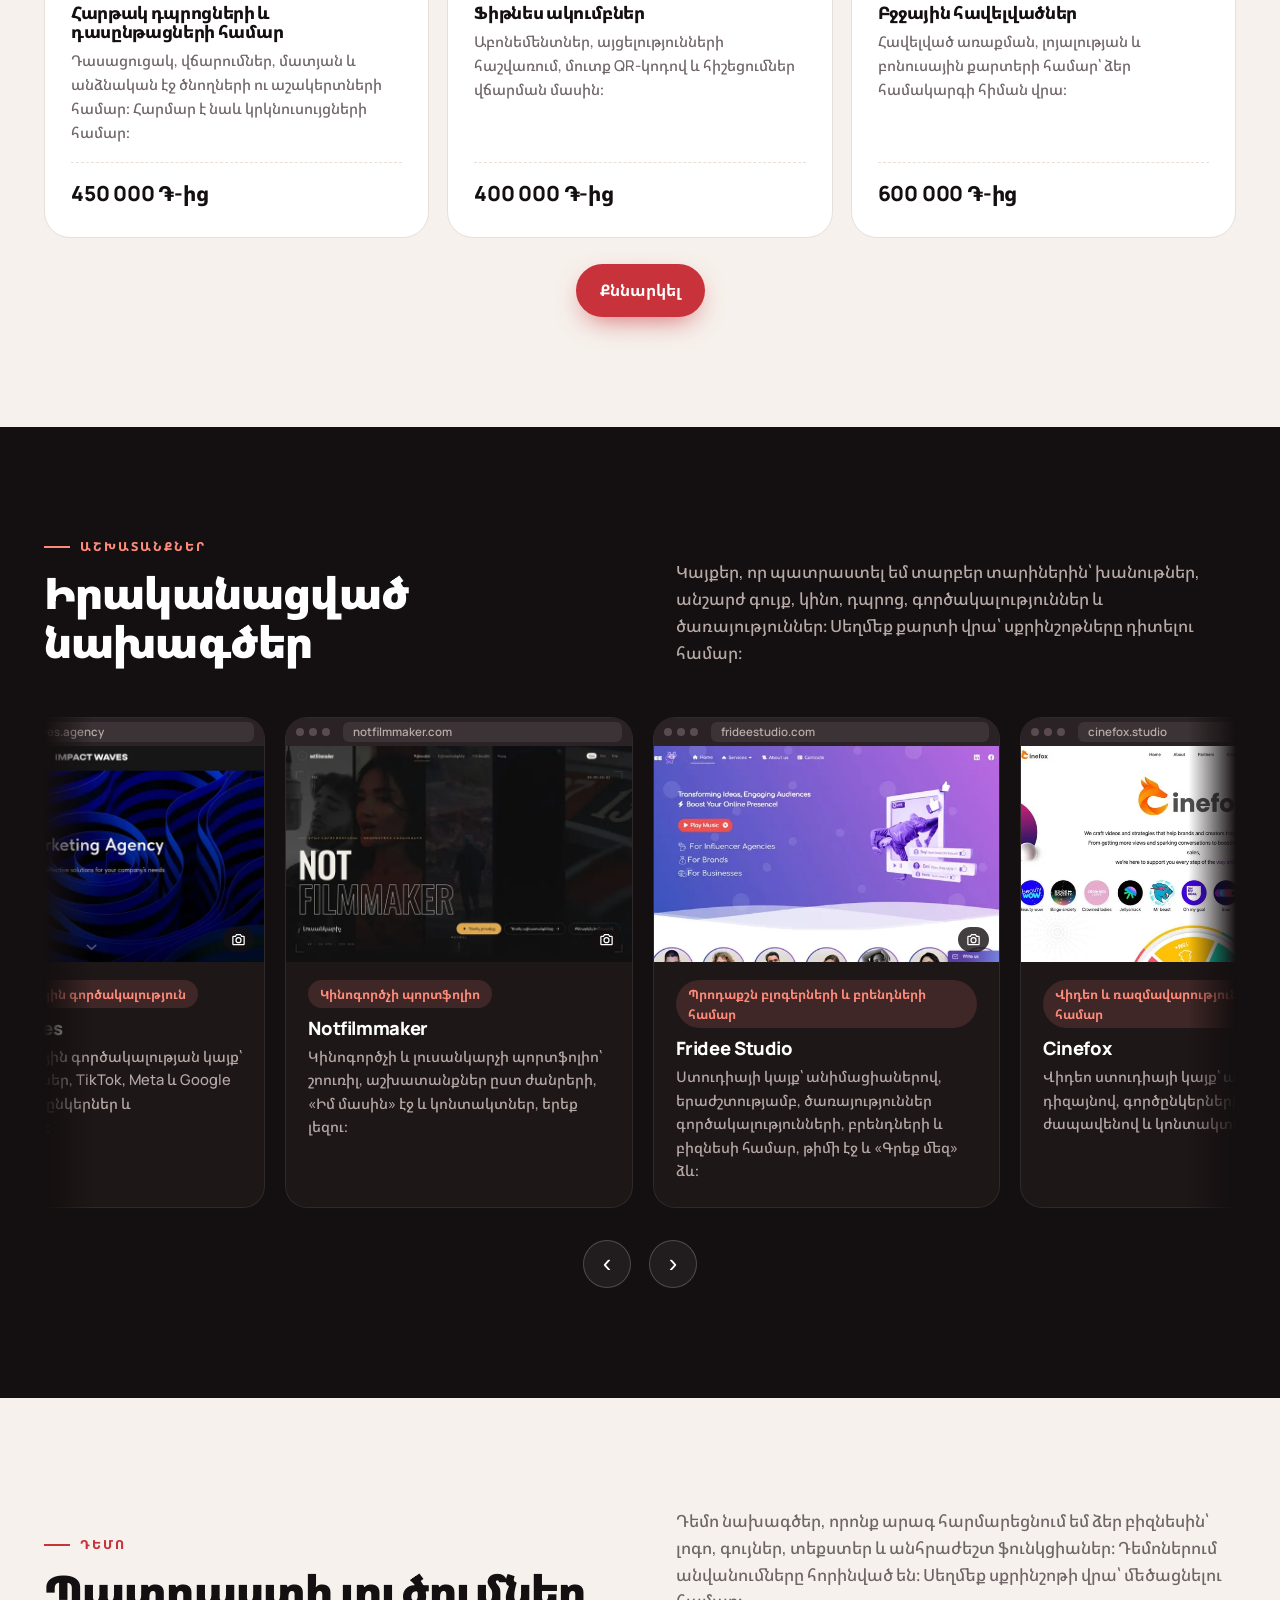
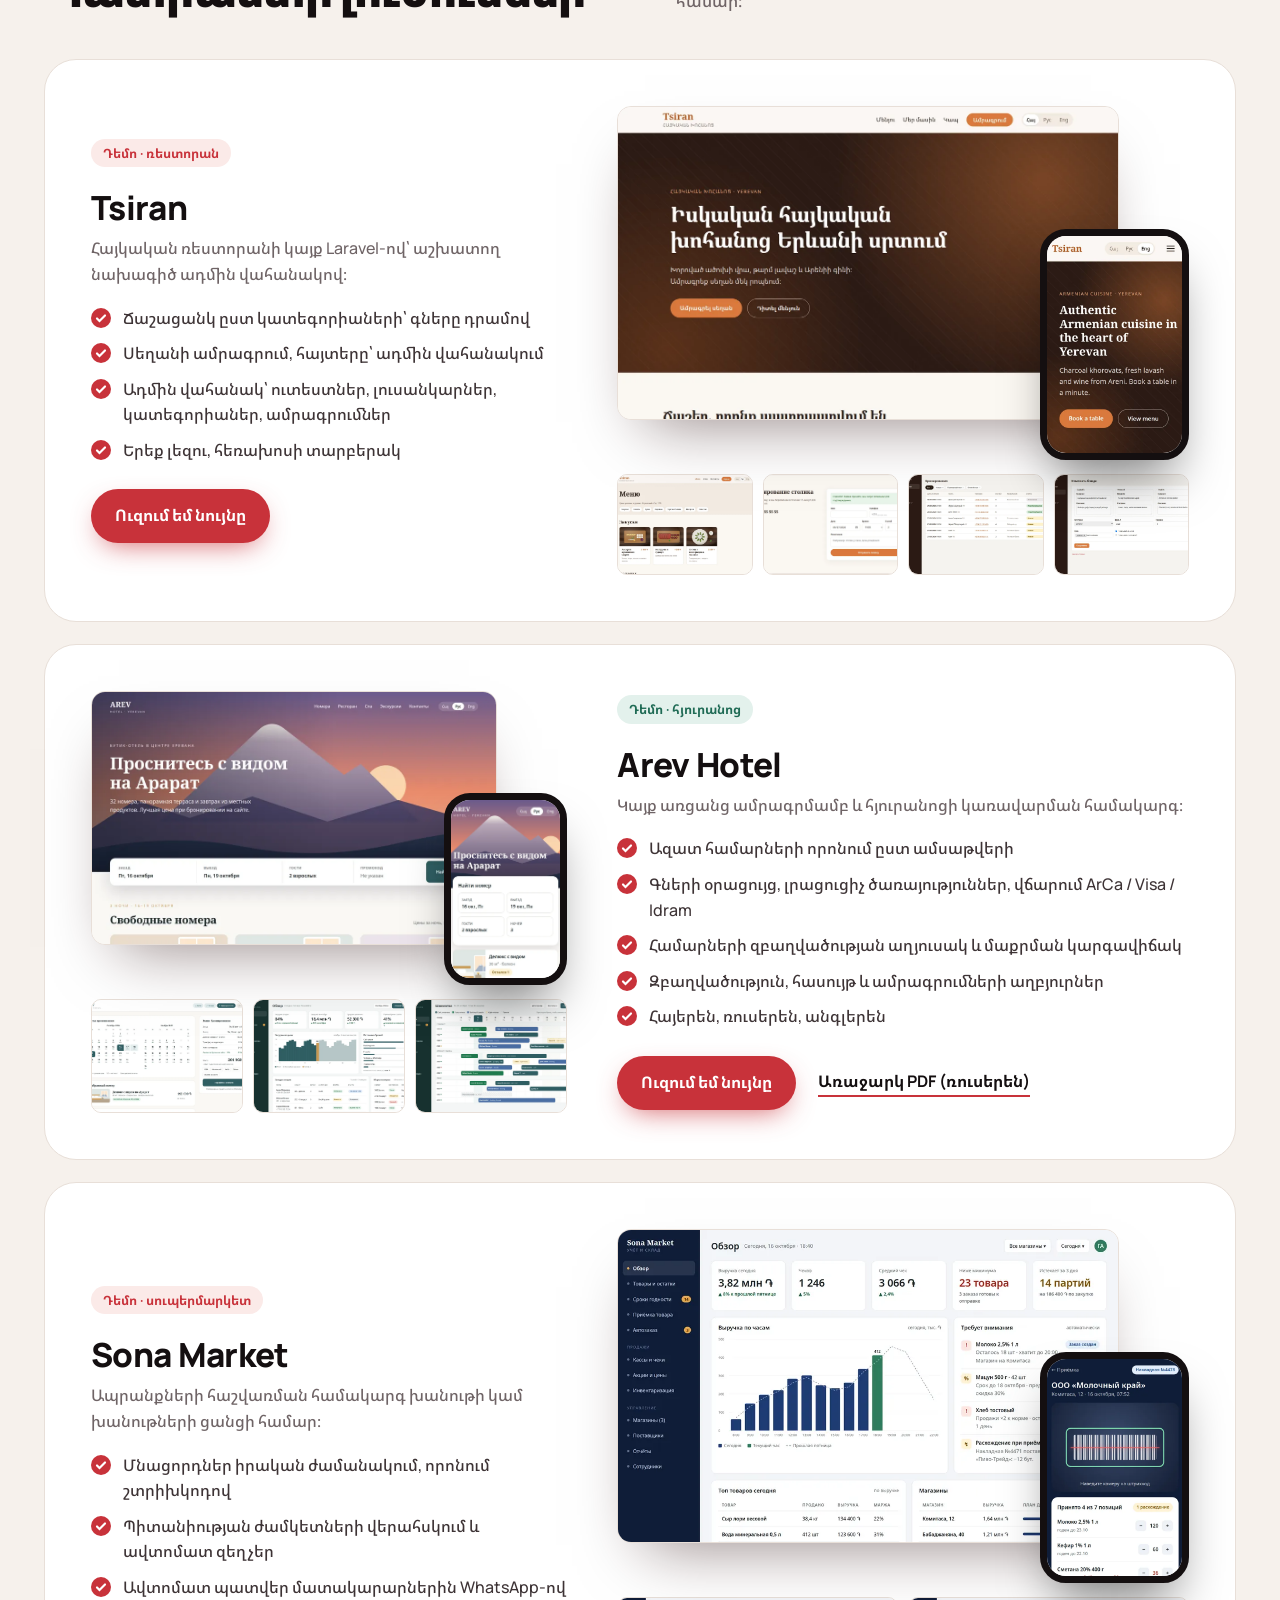
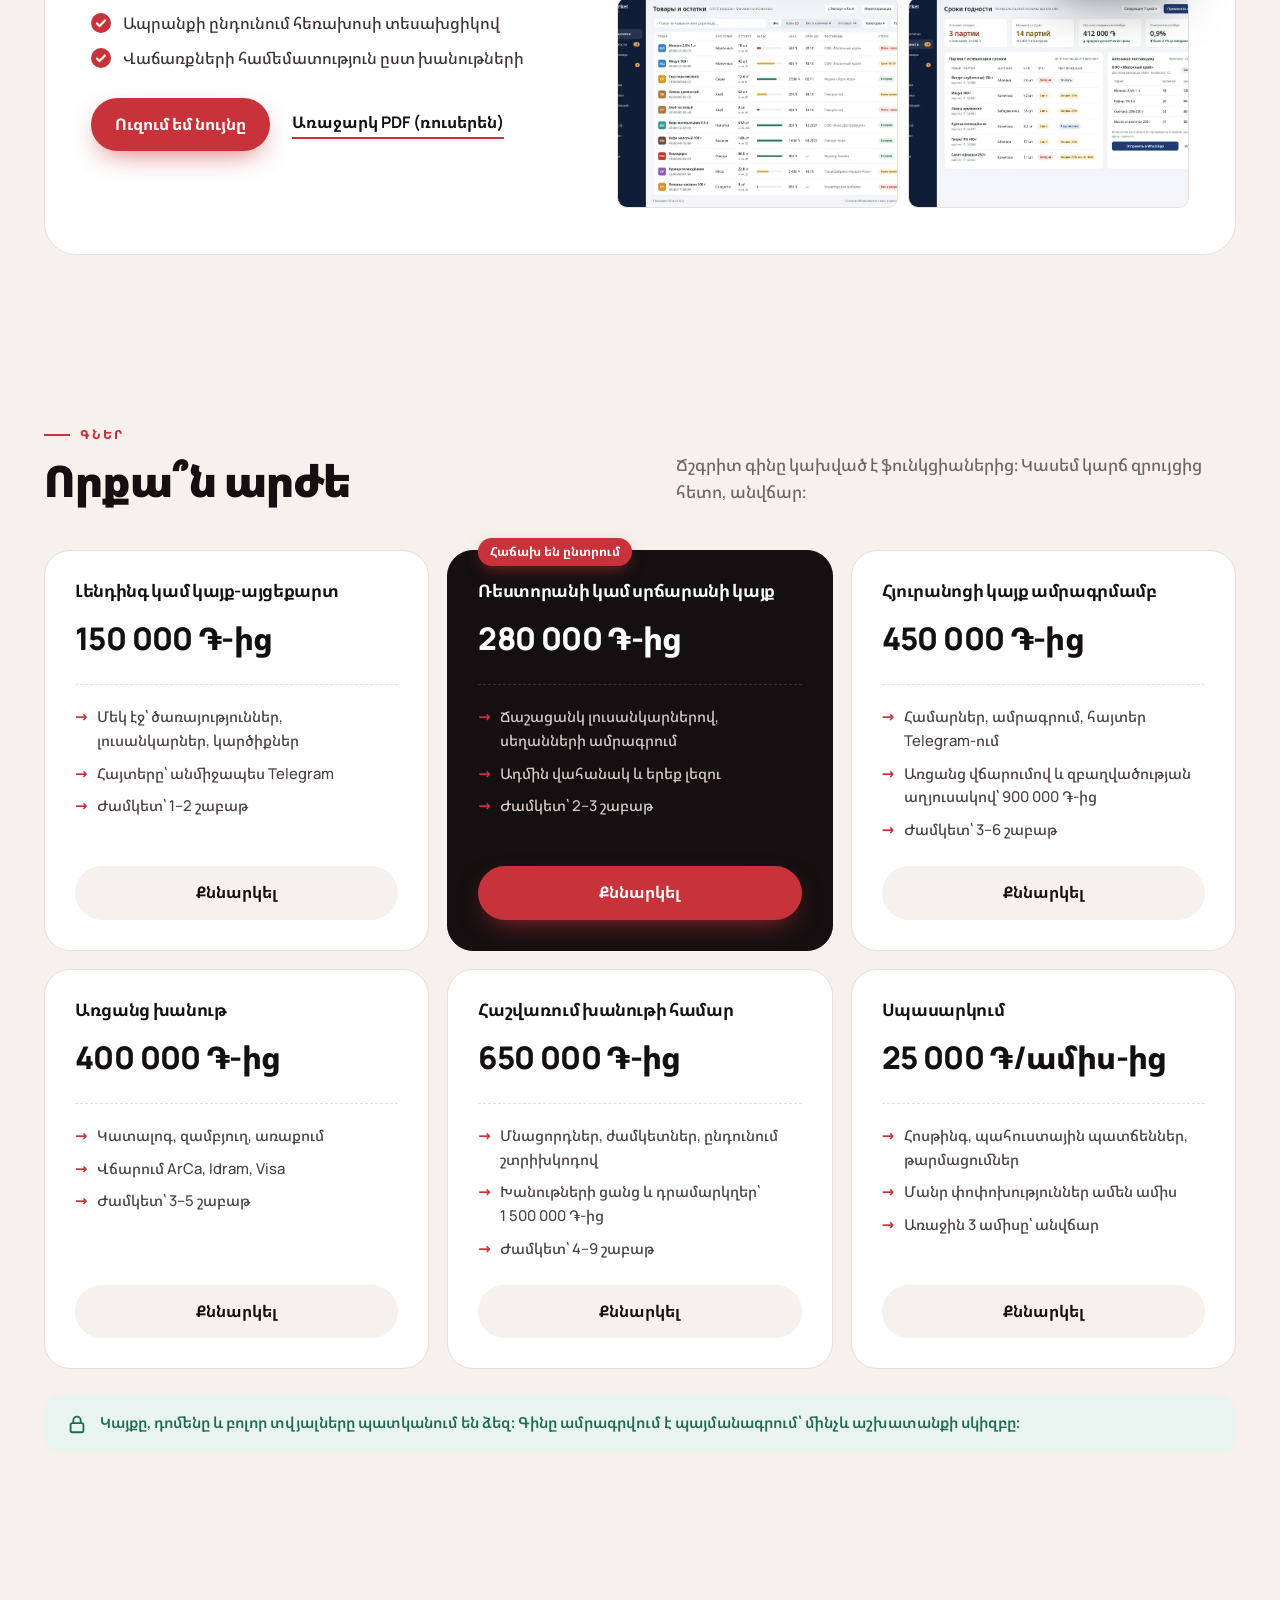
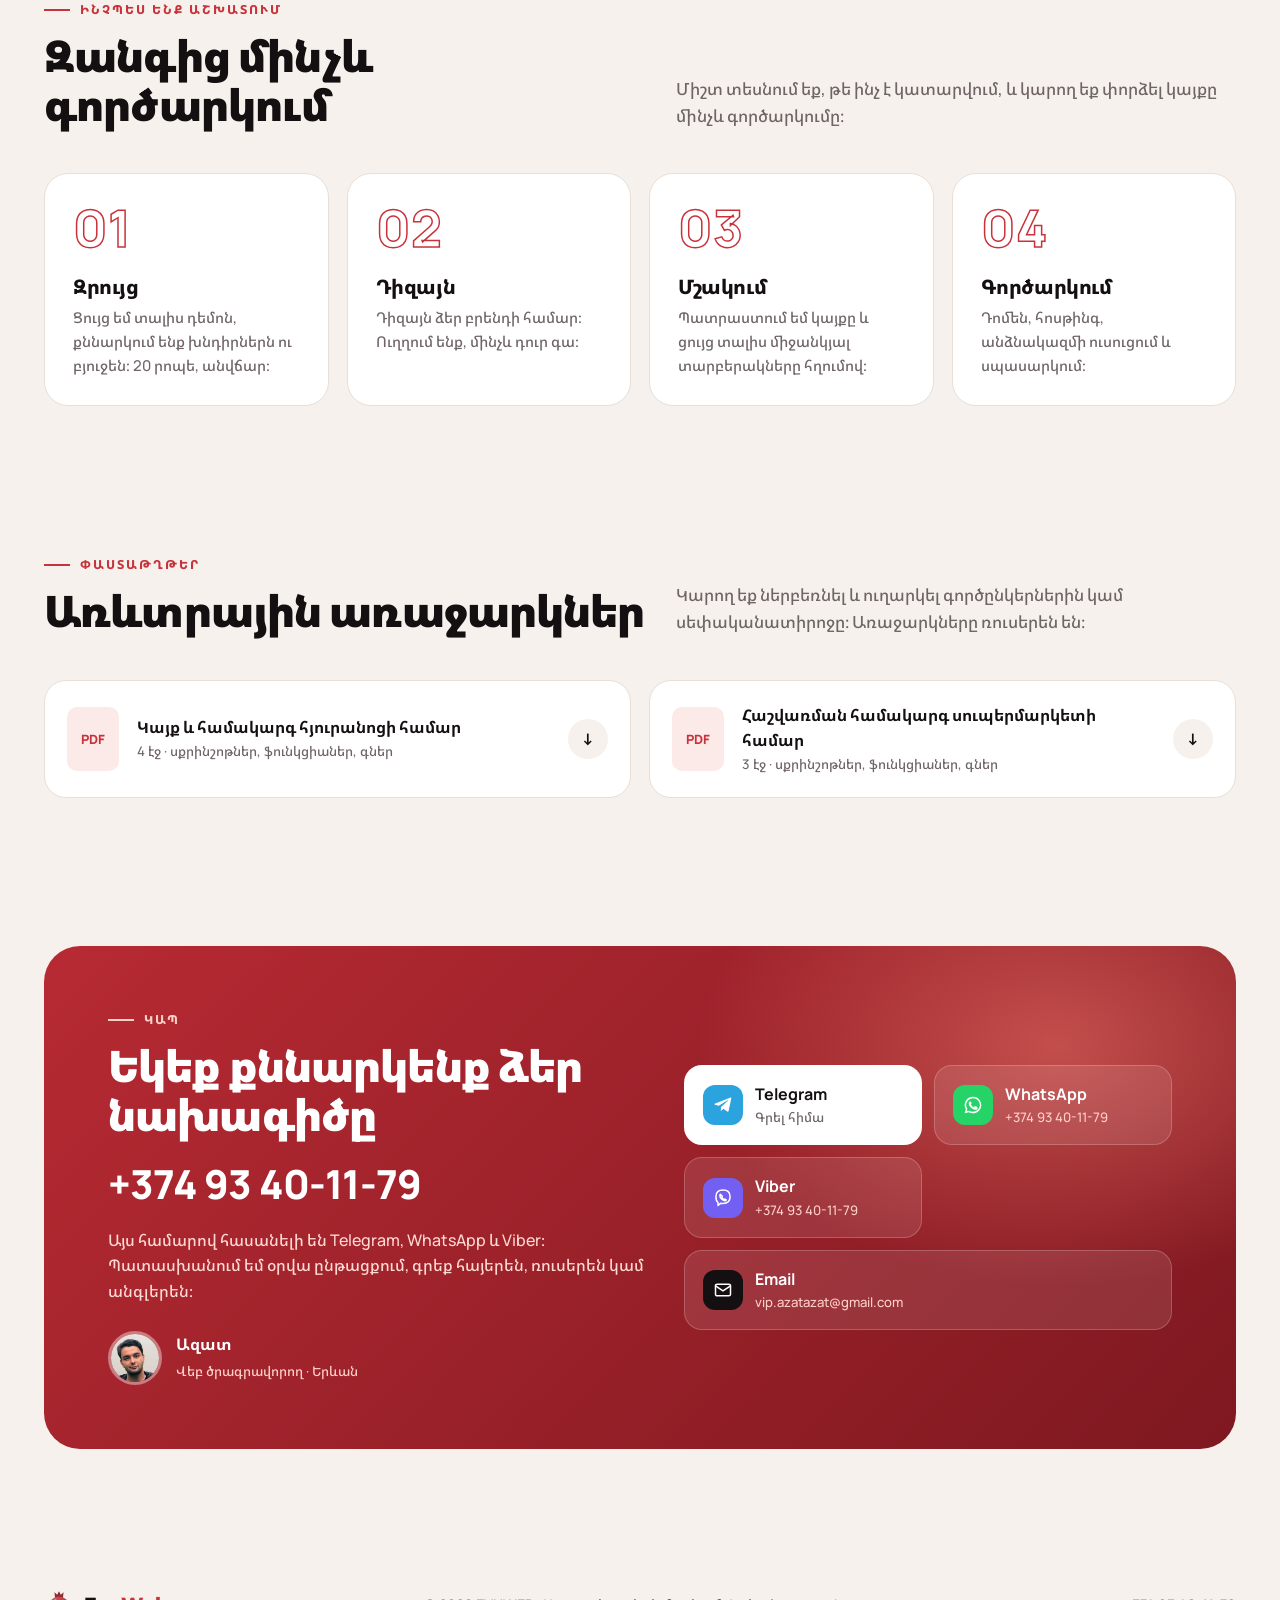
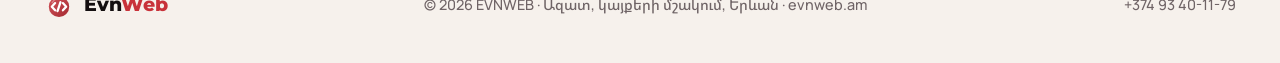
==== commit 9adff5d4: "Сайт: блок «Программы для работы бизнеса» с 9 новыми услугами и ценами Co-Authored-By: Claude Opus 5" ====
--- a/site/index.html
+++ b/site/index.html
@@ -39,8 +39,8 @@
 <link rel="preload" href="assets/fonts/NotoSansArmenian-var-armenian.woff2" as="font" type="font/woff2" crossorigin>
 <link rel="preload" href="assets/fonts/Manrope-var-latin.woff2" as="font" type="font/woff2" crossorigin>
 <link rel="stylesheet" href="assets/fonts/fonts.css?v=3">
-<link rel="stylesheet" href="assets/css/site.css?v=11">
-<script type="application/ld+json">{"@context":"https://schema.org","@graph":[{"@type":"ProfessionalService","@id":"https://evnweb.am/#business","name":"EVNWEB","url":"https://evnweb.am/","logo":"https://evnweb.am/assets/img/logo-180.png","image":"https://evnweb.am/assets/img/og.png","description":"Կայքերի և համակարգերի մշակում ռեստորանների, հյուրանոցների և խանութների համար Երևանում։","telephone":"+37493401179","email":"vip.azatazat@gmail.com","founder":{"@type":"Person","name":"Ազատ"},"address":{"@type":"PostalAddress","addressLocality":"Երևան","addressCountry":"AM"},"geo":{"@type":"GeoCoordinates","latitude":40.1792,"longitude":44.4991},"areaServed":{"@type":"Country","name":"Armenia"},"availableLanguage":["hy","ru","en"],"priceRange":"150000–1500000 AMD","currenciesAccepted":"AMD","sameAs":["https://t.me/+37493401179","https://www.instagram.com/evnweb/"],"contactPoint":{"@type":"ContactPoint","telephone":"+37493401179","contactType":"customer service","availableLanguage":["Armenian","Russian","English"]},"hasOfferCatalog":{"@type":"OfferCatalog","name":"Կայքերի պատրաստում","itemListElement":[{"@type":"Offer","itemOffered":{"@type":"Service","name":"Լենդինգ կամ կայք-այցեքարտ"},"priceSpecification":{"@type":"PriceSpecification","minPrice":150000,"priceCurrency":"AMD"}},{"@type":"Offer","itemOffered":{"@type":"Service","name":"Ռեստորանի կամ սրճարանի կայք"},"priceSpecification":{"@type":"PriceSpecification","minPrice":280000,"priceCurrency":"AMD"}},{"@type":"Offer","itemOffered":{"@type":"Service","name":"Հյուրանոցի կայք ամրագրմամբ"},"priceSpecification":{"@type":"PriceSpecification","minPrice":450000,"priceCurrency":"AMD"}},{"@type":"Offer","itemOffered":{"@type":"Service","name":"Առցանց խանութ"},"priceSpecification":{"@type":"PriceSpecification","minPrice":400000,"priceCurrency":"AMD"}},{"@type":"Offer","itemOffered":{"@type":"Service","name":"Հաշվառում խանութի համար"},"priceSpecification":{"@type":"PriceSpecification","minPrice":650000,"priceCurrency":"AMD"}},{"@type":"Offer","itemOffered":{"@type":"Service","name":"Սպասարկում"},"priceSpecification":{"@type":"PriceSpecification","minPrice":25000,"priceCurrency":"AMD"}}]}},{"@type":"WebSite","@id":"https://evnweb.am/#website","url":"https://evnweb.am/","name":"EVNWEB","inLanguage":["hy","ru","en"],"publisher":{"@id":"https://evnweb.am/#business"}},{"@type":"WebPage","url":"https://evnweb.am/","name":"Կայքերի պատրաստում Երևանում՝ ռեստորան, հյուրանոց, խանութ | EVNWEB","description":"Կայքերի պատրաստում Երևանում՝ ռեստորանների, հյուրանոցների և խանութների համար։ Առցանց ամրագրում, ադմին վահանակ, ապրանքների հաշվառում, 3 լեզու։ Գները՝ 150 000 ֏-ից։","inLanguage":"hy","isPartOf":{"@id":"https://evnweb.am/#website"},"about":{"@id":"https://evnweb.am/#business"}}]}</script>
+<link rel="stylesheet" href="assets/css/site.css?v=12">
+<script type="application/ld+json">{"@context":"https://schema.org","@graph":[{"@type":"ProfessionalService","@id":"https://evnweb.am/#business","name":"EVNWEB","url":"https://evnweb.am/","logo":"https://evnweb.am/assets/img/logo-180.png","image":"https://evnweb.am/assets/img/og.png","description":"Կայքերի և համակարգերի մշակում ռեստորանների, հյուրանոցների և խանութների համար Երևանում։","telephone":"+37493401179","email":"vip.azatazat@gmail.com","founder":{"@type":"Person","name":"Ազատ"},"address":{"@type":"PostalAddress","addressLocality":"Երևան","addressCountry":"AM"},"geo":{"@type":"GeoCoordinates","latitude":40.1792,"longitude":44.4991},"areaServed":{"@type":"Country","name":"Armenia"},"availableLanguage":["hy","ru","en"],"priceRange":"100000–1500000 AMD","currenciesAccepted":"AMD","sameAs":["https://t.me/+37493401179","https://www.instagram.com/evnweb/"],"contactPoint":{"@type":"ContactPoint","telephone":"+37493401179","contactType":"customer service","availableLanguage":["Armenian","Russian","English"]},"hasOfferCatalog":{"@type":"OfferCatalog","name":"Կայքերի պատրաստում","itemListElement":[{"@type":"Offer","itemOffered":{"@type":"Service","name":"Լենդինգ կամ կայք-այցեքարտ"},"priceSpecification":{"@type":"PriceSpecification","minPrice":150000,"priceCurrency":"AMD"}},{"@type":"Offer","itemOffered":{"@type":"Service","name":"Ռեստորանի կամ սրճարանի կայք"},"priceSpecification":{"@type":"PriceSpecification","minPrice":280000,"priceCurrency":"AMD"}},{"@type":"Offer","itemOffered":{"@type":"Service","name":"Հյուրանոցի կայք ամրագրմամբ"},"priceSpecification":{"@type":"PriceSpecification","minPrice":450000,"priceCurrency":"AMD"}},{"@type":"Offer","itemOffered":{"@type":"Service","name":"Առցանց խանութ"},"priceSpecification":{"@type":"PriceSpecification","minPrice":400000,"priceCurrency":"AMD"}},{"@type":"Offer","itemOffered":{"@type":"Service","name":"Հաշվառում խանութի համար"},"priceSpecification":{"@type":"PriceSpecification","minPrice":650000,"priceCurrency":"AMD"}},{"@type":"Offer","itemOffered":{"@type":"Service","name":"Սպասարկում"},"priceSpecification":{"@type":"PriceSpecification","minPrice":25000,"priceCurrency":"AMD"}},{"@type":"Offer","itemOffered":{"@type":"Service","name":"Առցանց գրանցում"},"priceSpecification":{"@type":"PriceSpecification","minPrice":200000,"priceCurrency":"AMD"}},{"@type":"Offer","itemOffered":{"@type":"Service","name":"Հաշվառում խանութների և դեղատների համար"},"priceSpecification":{"@type":"PriceSpecification","minPrice":650000,"priceCurrency":"AMD"}},{"@type":"Offer","itemOffered":{"@type":"Service","name":"Համակարգ ռեստորանի համար"},"priceSpecification":{"@type":"PriceSpecification","minPrice":350000,"priceCurrency":"AMD"}},{"@type":"Offer","itemOffered":{"@type":"Service","name":"Հյուրանոցի կառավարում"},"priceSpecification":{"@type":"PriceSpecification","minPrice":900000,"priceCurrency":"AMD"}},{"@type":"Offer","itemOffered":{"@type":"Service","name":"Telegram-բոտեր"},"priceSpecification":{"@type":"PriceSpecification","minPrice":100000,"priceCurrency":"AMD"}},{"@type":"Offer","itemOffered":{"@type":"Service","name":"CRM փոքր բիզնեսի համար"},"priceSpecification":{"@type":"PriceSpecification","minPrice":400000,"priceCurrency":"AMD"}},{"@type":"Offer","itemOffered":{"@type":"Service","name":"Հարթակ դպրոցների և դասընթացների համար"},"priceSpecification":{"@type":"PriceSpecification","minPrice":450000,"priceCurrency":"AMD"}},{"@type":"Offer","itemOffered":{"@type":"Service","name":"Ֆիթնես ակումբներ"},"priceSpecification":{"@type":"PriceSpecification","minPrice":400000,"priceCurrency":"AMD"}},{"@type":"Offer","itemOffered":{"@type":"Service","name":"Բջջային հավելվածներ"},"priceSpecification":{"@type":"PriceSpecification","minPrice":600000,"priceCurrency":"AMD"}}]}},{"@type":"WebSite","@id":"https://evnweb.am/#website","url":"https://evnweb.am/","name":"EVNWEB","inLanguage":["hy","ru","en"],"publisher":{"@id":"https://evnweb.am/#business"}},{"@type":"WebPage","url":"https://evnweb.am/","name":"Կայքերի պատրաստում Երևանում՝ ռեստորան, հյուրանոց, խանութ | EVNWEB","description":"Կայքերի պատրաստում Երևանում՝ ռեստորանների, հյուրանոցների և խանութների համար։ Առցանց ամրագրում, ադմին վահանակ, ապրանքների հաշվառում, 3 լեզու։ Գները՝ 150 000 ֏-ից։","inLanguage":"hy","isPartOf":{"@id":"https://evnweb.am/#website"},"about":{"@id":"https://evnweb.am/#business"}}]}</script>
 <!-- Yandex.Metrika counter -->
 <script type="text/javascript">
     (function(m,e,t,r,i,k,a){
@@ -134,6 +134,22 @@
   </div>
 </div></section>
 
+<section class="section section--tight" id="systems"><div class="wrap">
+  <div class="section__head"><div><div class="eyebrow">Համակարգեր</div><h2>Ծրագրեր բիզնեսի աշխատանքի համար</h2></div><p>Կայքերից բացի պատրաստում եմ համակարգեր, որոնք խնայում են անձնակազմի ժամանակը և բերում են հաճախորդներ։ Բոլորը աշխատում են բրաուզերում և հեռախոսում։</p></div>
+  <div class="systems">
+    <div class="sys"><div class="ic"><svg viewBox="0 0 24 24"><rect x="3" y="5" width="18" height="16" rx="2"/><path d="M3 10h18M8 3v4M16 3v4M8 14h2M14 14h2M8 17h2"/></svg></div><h3>Առցանց գրանցում</h3><p>Գեղեցկության սրահների, կլինիկաների, ատամնաբուժարանների և ավտոսերվիսների համար՝ վարպետների օրացույց, հիշեցումներ Telegram-ով, հաճախորդների բազա։</p><div class="sys__price"><b>200 000 ֏-ից</b><small>կամ բաժանորդագրություն՝ 15 000 ֏/ամիս-ից</small></div></div>
+    <div class="sys"><div class="ic"><svg viewBox="0 0 24 24"><path d="M4 5v14M8 5v14M11 5v14M15 5v14M18 5v14M21 5v14"/></svg></div><h3>Հաշվառում խանութների և դեղատների համար</h3><p>Պահեստ, մնացորդներ, պիտանիության ժամկետներ, դրամարկղ և ապրանքի ընդունում շտրիխկոդով։</p><div class="sys__price"><b>650 000 ֏-ից</b></div></div>
+    <div class="sys"><div class="ic"><svg viewBox="0 0 24 24"><rect x="3" y="3" width="7" height="7" rx="1"/><rect x="14" y="3" width="7" height="7" rx="1"/><rect x="3" y="14" width="7" height="7" rx="1"/><path d="M14 14h3v3h-3zM21 14v.01M14 21h.01M17 21h4v-4"/></svg></div><h3>Համակարգ ռեստորանի համար</h3><p>QR-մենյու, պատվեր անմիջապես սեղանից, առաքում և էկրան խոհանոցի համար։</p><div class="sys__price"><b>350 000 ֏-ից</b></div></div>
+    <div class="sys"><div class="ic"><svg viewBox="0 0 24 24"><path d="M3 19V5M3 14h18v5M21 14v-2a3 3 0 0 0-3-3h-8v5"/><circle cx="6.5" cy="10.5" r="1.5"/></svg></div><h3>Հյուրանոցի կառավարում</h3><p>Համարների շախմատ, ամրագրումներ, մաքրում և համաժամեցում Booking-ի ու Airbnb-ի հետ։</p><div class="sys__price"><b>900 000 ֏-ից</b></div></div>
+    <div class="sys"><div class="ic"><svg viewBox="0 0 24 24"><path d="M21 12a8 8 0 0 1-11.6 7.1L4 20l1-4.6A8 8 0 1 1 21 12Z"/><path d="M9 11h.01M12 11h.01M15 11h.01"/></svg></div><h3>Telegram-բոտեր</h3><p>Պատվերներ, գրանցում և կատալոգ անմիջապես Telegram-ում, հայտերը՝ միանգամից ձեզ։</p><div class="sys__price"><b>100 000 ֏-ից</b></div></div>
+    <div class="sys"><div class="ic"><svg viewBox="0 0 24 24"><circle cx="9" cy="8" r="3.5"/><path d="M2.5 20a6.5 6.5 0 0 1 13 0M16 4.5a3.5 3.5 0 0 1 0 7M18 14.5a6 6 0 0 1 3.5 5.5"/></svg></div><h3>CRM փոքր բիզնեսի համար</h3><p>Հայտեր, հաճախորդներ, գործարքներ և աշխատակիցների առաջադրանքներ մեկ տեղում։ Անշարժ գույքի գործակալությունների համար՝ օբյեկտների բազա։</p><div class="sys__price"><b>400 000 ֏-ից</b></div></div>
+    <div class="sys"><div class="ic"><svg viewBox="0 0 24 24"><path d="m2 9 10-5 10 5-10 5L2 9Z"/><path d="M6 11v5c3 2.5 9 2.5 12 0v-5M22 9v6"/></svg></div><h3>Հարթակ դպրոցների և դասընթացների համար</h3><p>Դասացուցակ, վճարումներ, մատյան և անձնական էջ ծնողների ու աշակերտների համար։ Հարմար է նաև կրկնուսույցների համար։</p><div class="sys__price"><b>450 000 ֏-ից</b></div></div>
+    <div class="sys"><div class="ic"><svg viewBox="0 0 24 24"><path d="M6 7v10M3 9v6M18 7v10M21 9v6M6 12h12"/></svg></div><h3>Ֆիթնես ակումբներ</h3><p>Աբոնեմենտներ, այցելությունների հաշվառում, մուտք QR-կոդով և հիշեցումներ վճարման մասին։</p><div class="sys__price"><b>400 000 ֏-ից</b></div></div>
+    <div class="sys"><div class="ic"><svg viewBox="0 0 24 24"><rect x="7" y="2" width="10" height="20" rx="2.5"/><path d="M11 18h2"/></svg></div><h3>Բջջային հավելվածներ</h3><p>Հավելված առաքման, լոյալության և բոնուսային քարտերի համար՝ ձեր համակարգի հիման վրա։</p><div class="sys__price"><b>600 000 ֏-ից</b></div></div>
+  </div>
+  <div class="systems__cta"><a class="btn" href="https://t.me/+37493401179" target="_blank" rel="noopener">Քննարկել</a></div>
+</div></section>
+
 <section class="section section--dark" id="projects"><div class="wrap">
   <div class="section__head"><div><div class="eyebrow">Աշխատանքներ</div><h2>Իրականացված նախագծեր</h2></div><p>Կայքեր, որ պատրաստել եմ տարբեր տարիներին՝ խանութներ, անշարժ գույք, կինո, դպրոց, գործակալություններ և ծառայություններ։ Սեղմեք քարտի վրա՝ սքրինշոթները դիտելու համար։</p></div>
 <!-- projects:start -->
--- a/site/assets/css/site.css
+++ b/site/assets/css/site.css
@@ -196,6 +196,16 @@
 .shots__row button { flex: 1 1 0; aspect-ratio: 4 / 3; border-radius: 10px; }
 
 /* цены */
+.systems { display: grid; grid-template-columns: repeat(3, 1fr); gap: 18px; }
+.sys { background: var(--card); border: 1px solid var(--line); border-radius: var(--r); padding: 26px; display: flex; flex-direction: column; }
+.sys h3 { font-size: 1.08rem; margin-bottom: 8px; overflow-wrap: break-word; hyphens: auto; }
+.sys p { color: var(--muted); font-size: .93rem; margin: 0 0 18px; flex: 1; }
+.sys .ic { width: 46px; height: 46px; border-radius: 14px; background: #fbeae8; color: var(--red); display: grid; place-items: center; margin-bottom: 16px; }
+.sys .ic svg { width: 22px; height: 22px; fill: none; stroke: currentColor; stroke-width: 1.9; stroke-linecap: round; stroke-linejoin: round; }
+.sys__price { border-top: 1px dashed var(--line); padding-top: 14px; }
+.sys__price b { font-size: 1.3rem; font-weight: 800; letter-spacing: -.01em; display: block; }
+.sys__price small { color: var(--muted); font-size: .85rem; }
+.systems__cta { margin-top: 26px; text-align: center; }
 .prices { display: grid; grid-template-columns: repeat(3, 1fr); gap: 18px; }
 .price { position: relative; background: var(--card); border: 1px solid var(--line); border-radius: var(--r); padding: 30px; display: flex; flex-direction: column; }
 .price h3 { font-size: 1.08rem; font-weight: 700; margin-bottom: 14px; }
@@ -287,7 +297,7 @@
   .section__head { flex-direction: column; align-items: flex-start; gap: 14px; }
   .svc { grid-column: span 6; }
   .svc--big { grid-column: span 12; }
-  .prices { grid-template-columns: 1fr 1fr; }
+  .prices, .systems { grid-template-columns: 1fr 1fr; }
   .projects { --per: 2.2; }
   .steps { grid-template-columns: 1fr 1fr; }
 }
@@ -296,7 +306,7 @@
   .hero__cta .btn { flex: 1 1 100%; }
   .marq { justify-content: flex-start; gap: 10px 24px; font-size: 1rem; padding: 20px 18px; }
   .marq small { flex-basis: 100%; }
-  .bento, .prices, .docs, .links, .steps { grid-template-columns: minmax(0, 1fr); }
+  .bento, .prices, .systems, .docs, .links, .steps { grid-template-columns: minmax(0, 1fr); }
   .projects { --per: 1.15; gap: 14px; margin-right: -18px; padding-right: 18px; -webkit-mask-image: none; mask-image: none; }
   .projects > .pj { flex-basis: 84%; }
   .carousel-nav { display: none; }
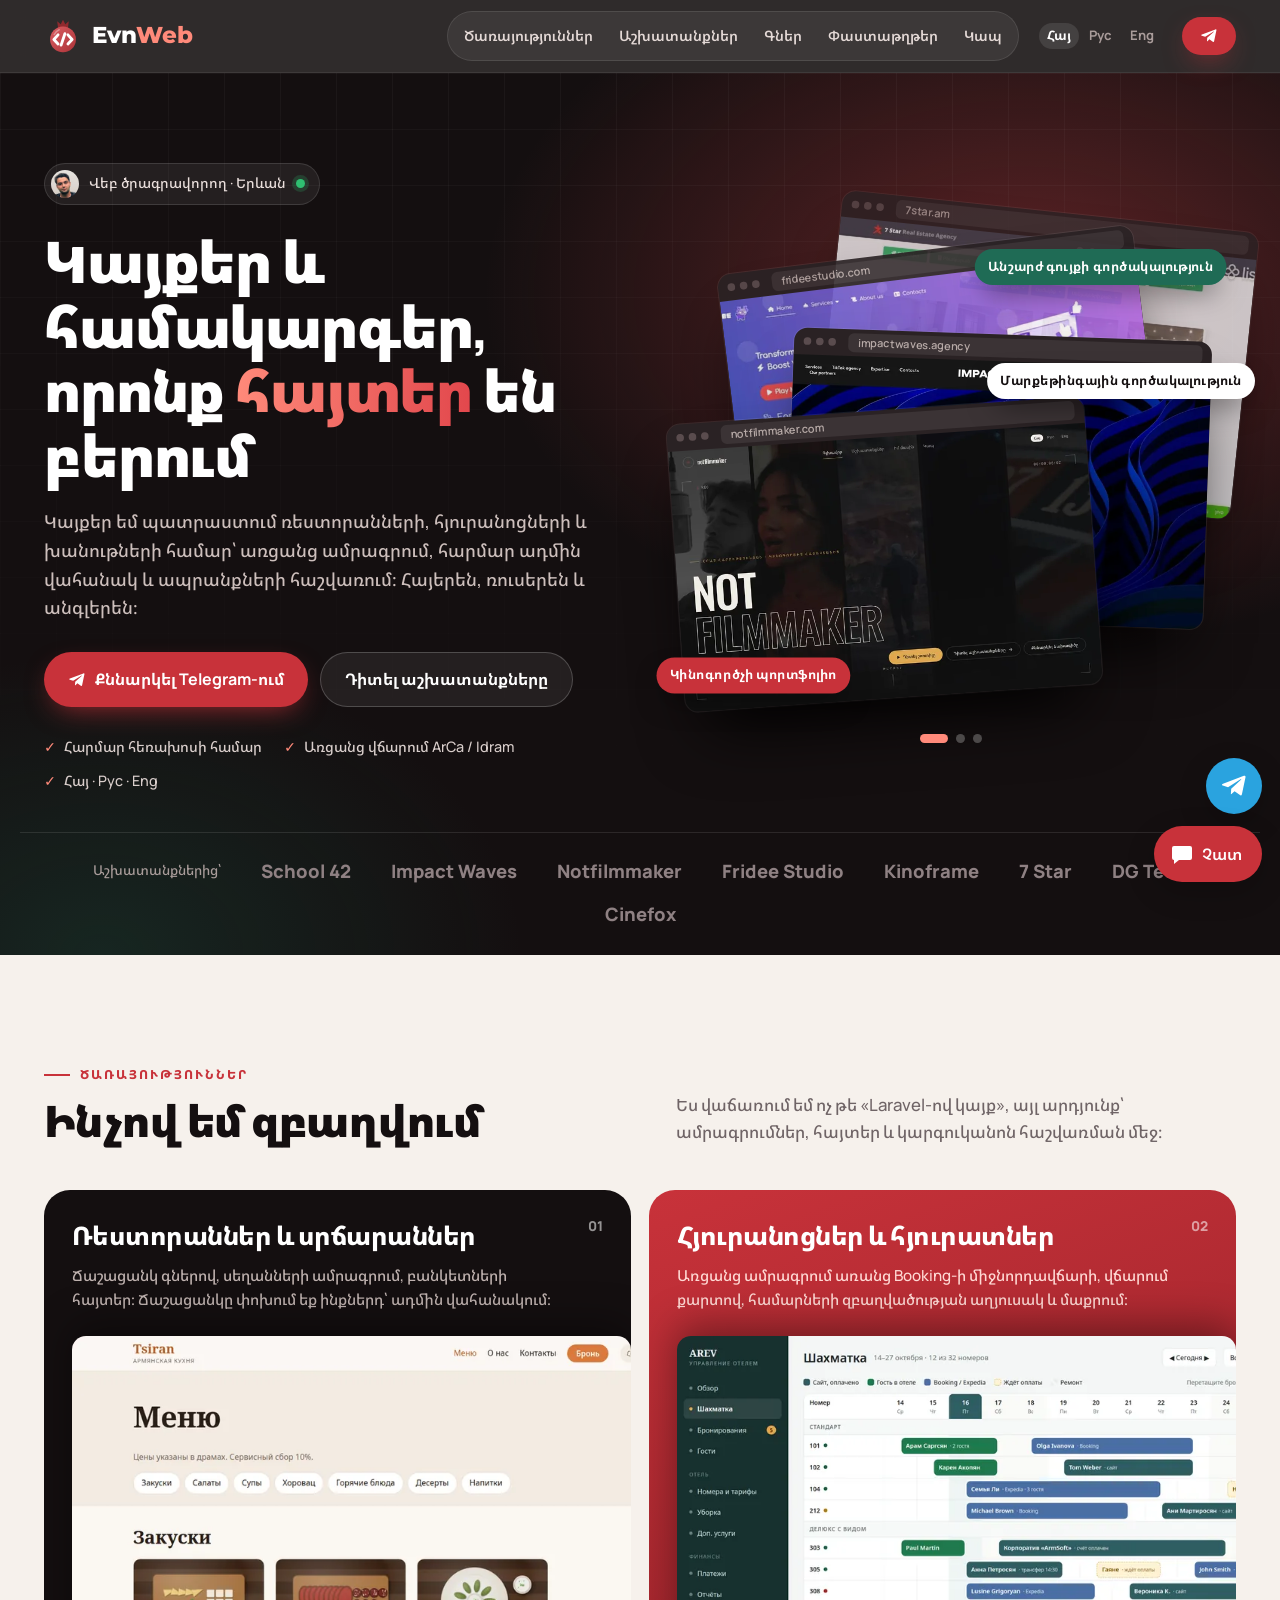
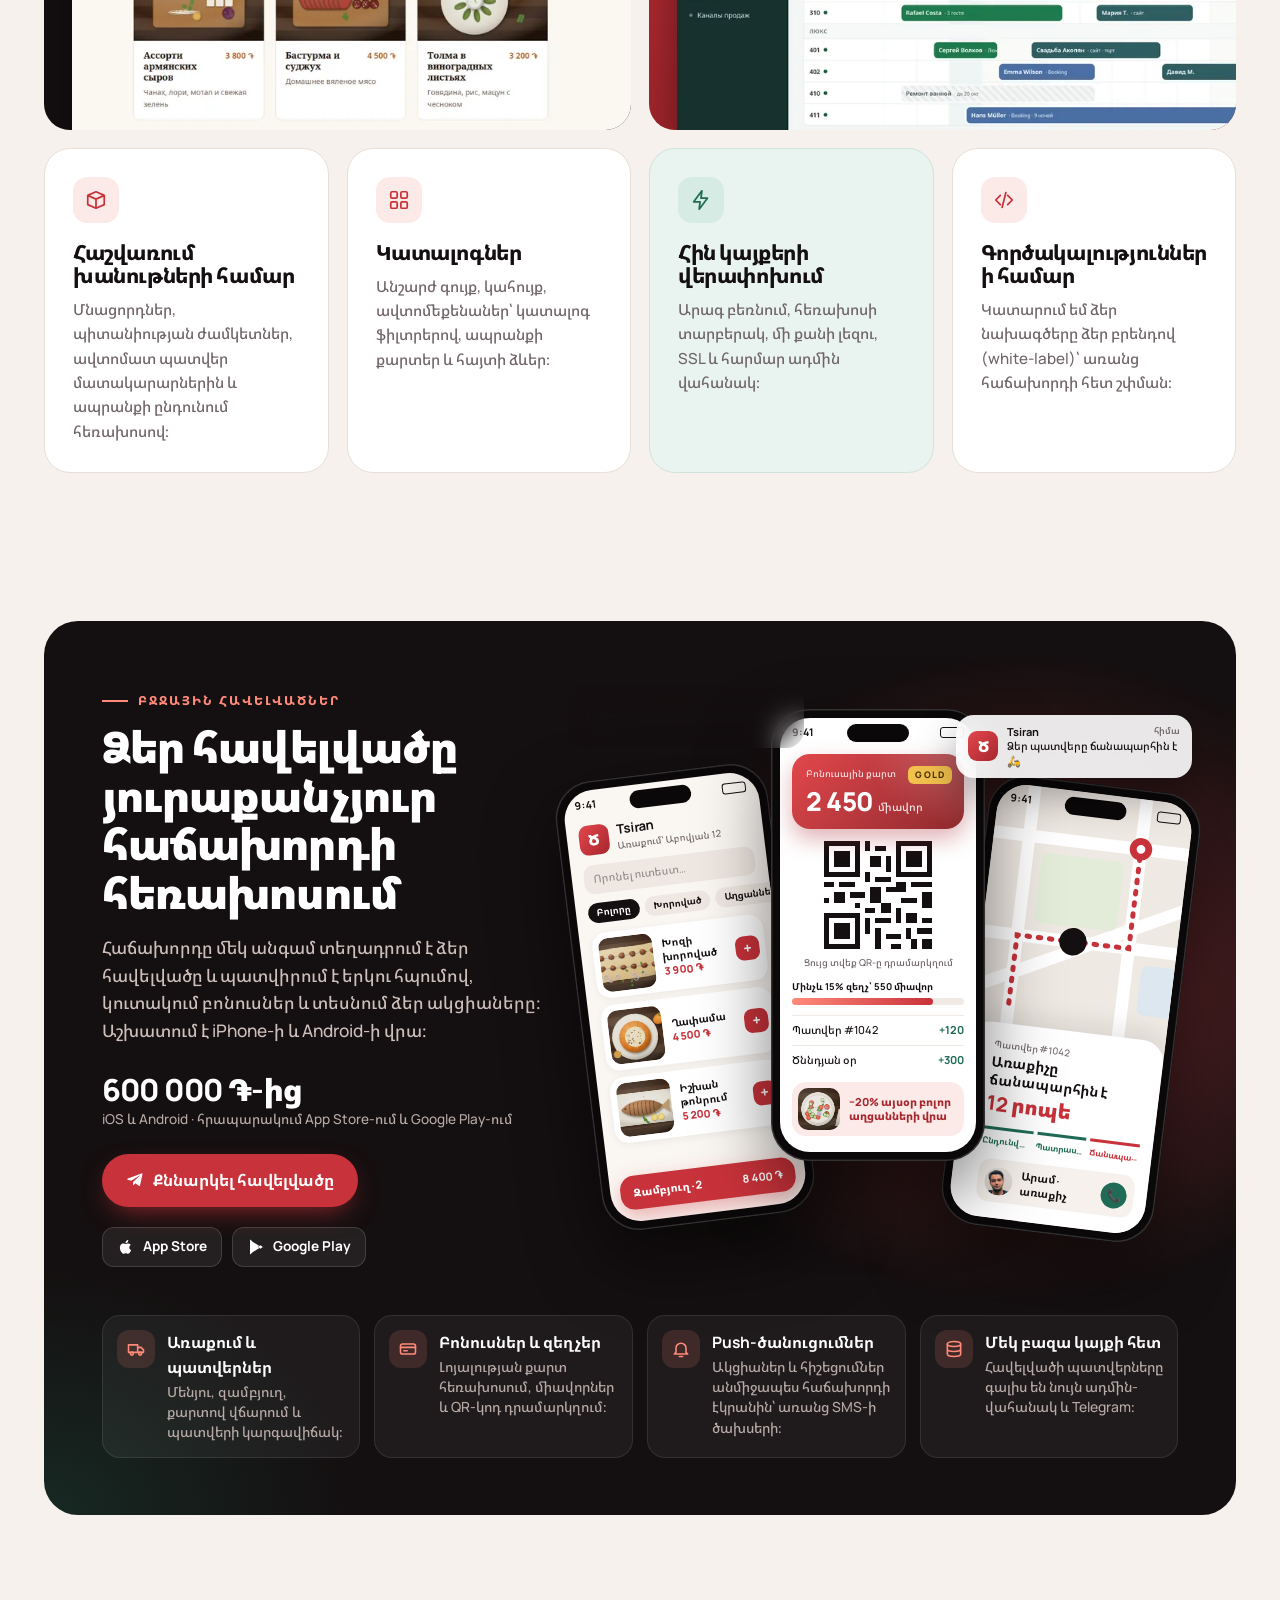
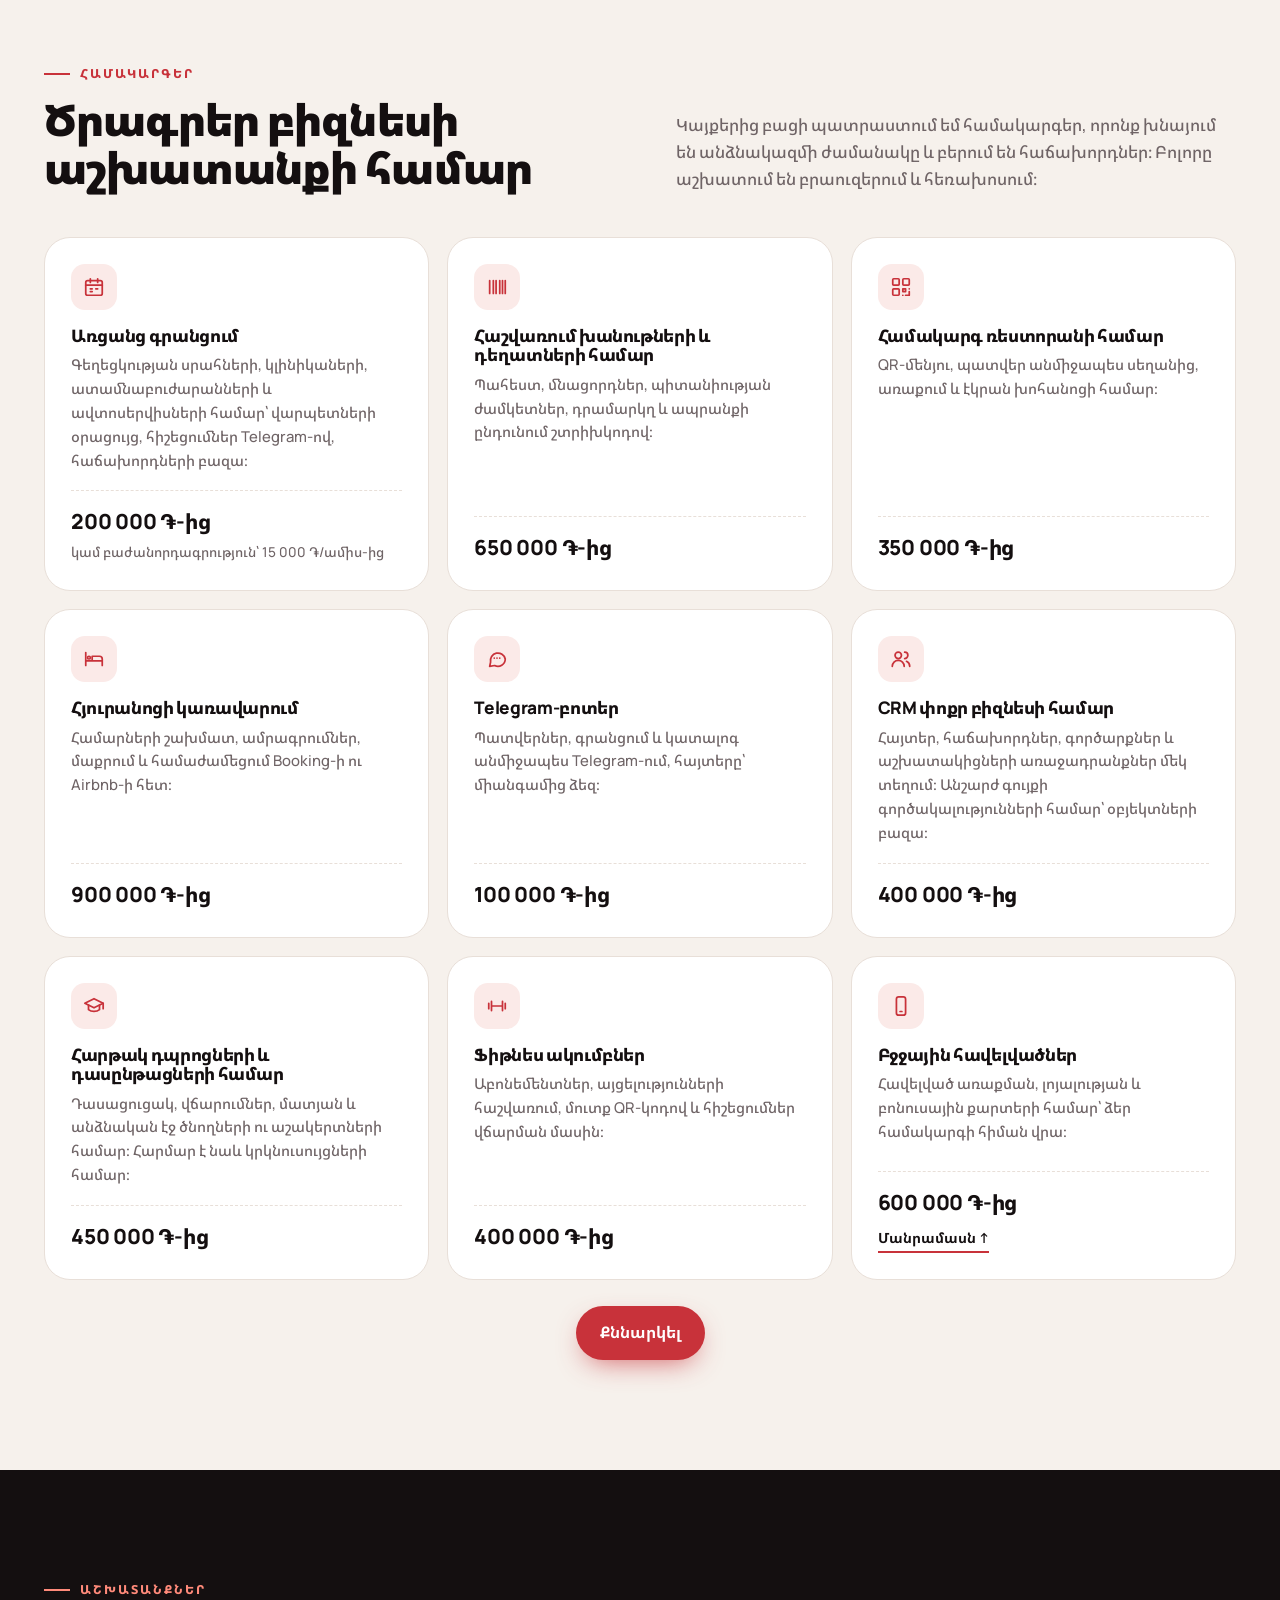
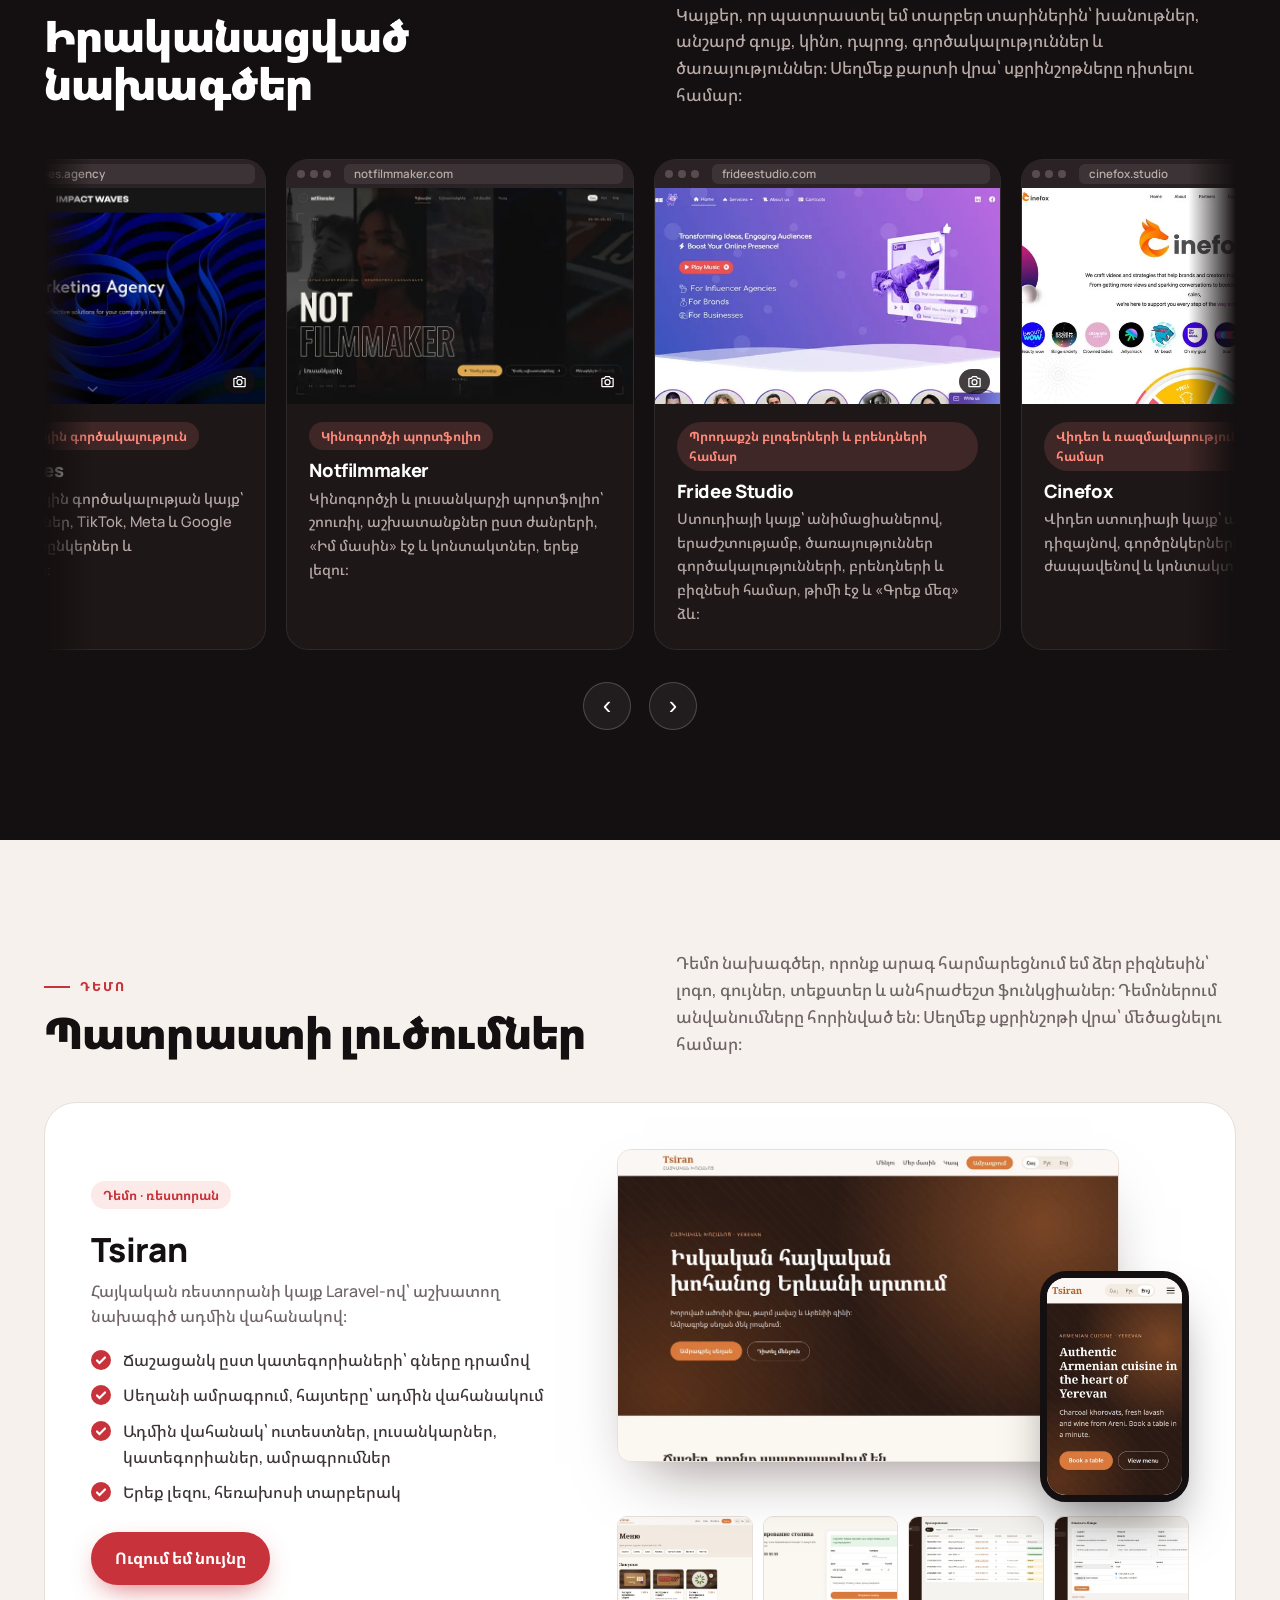
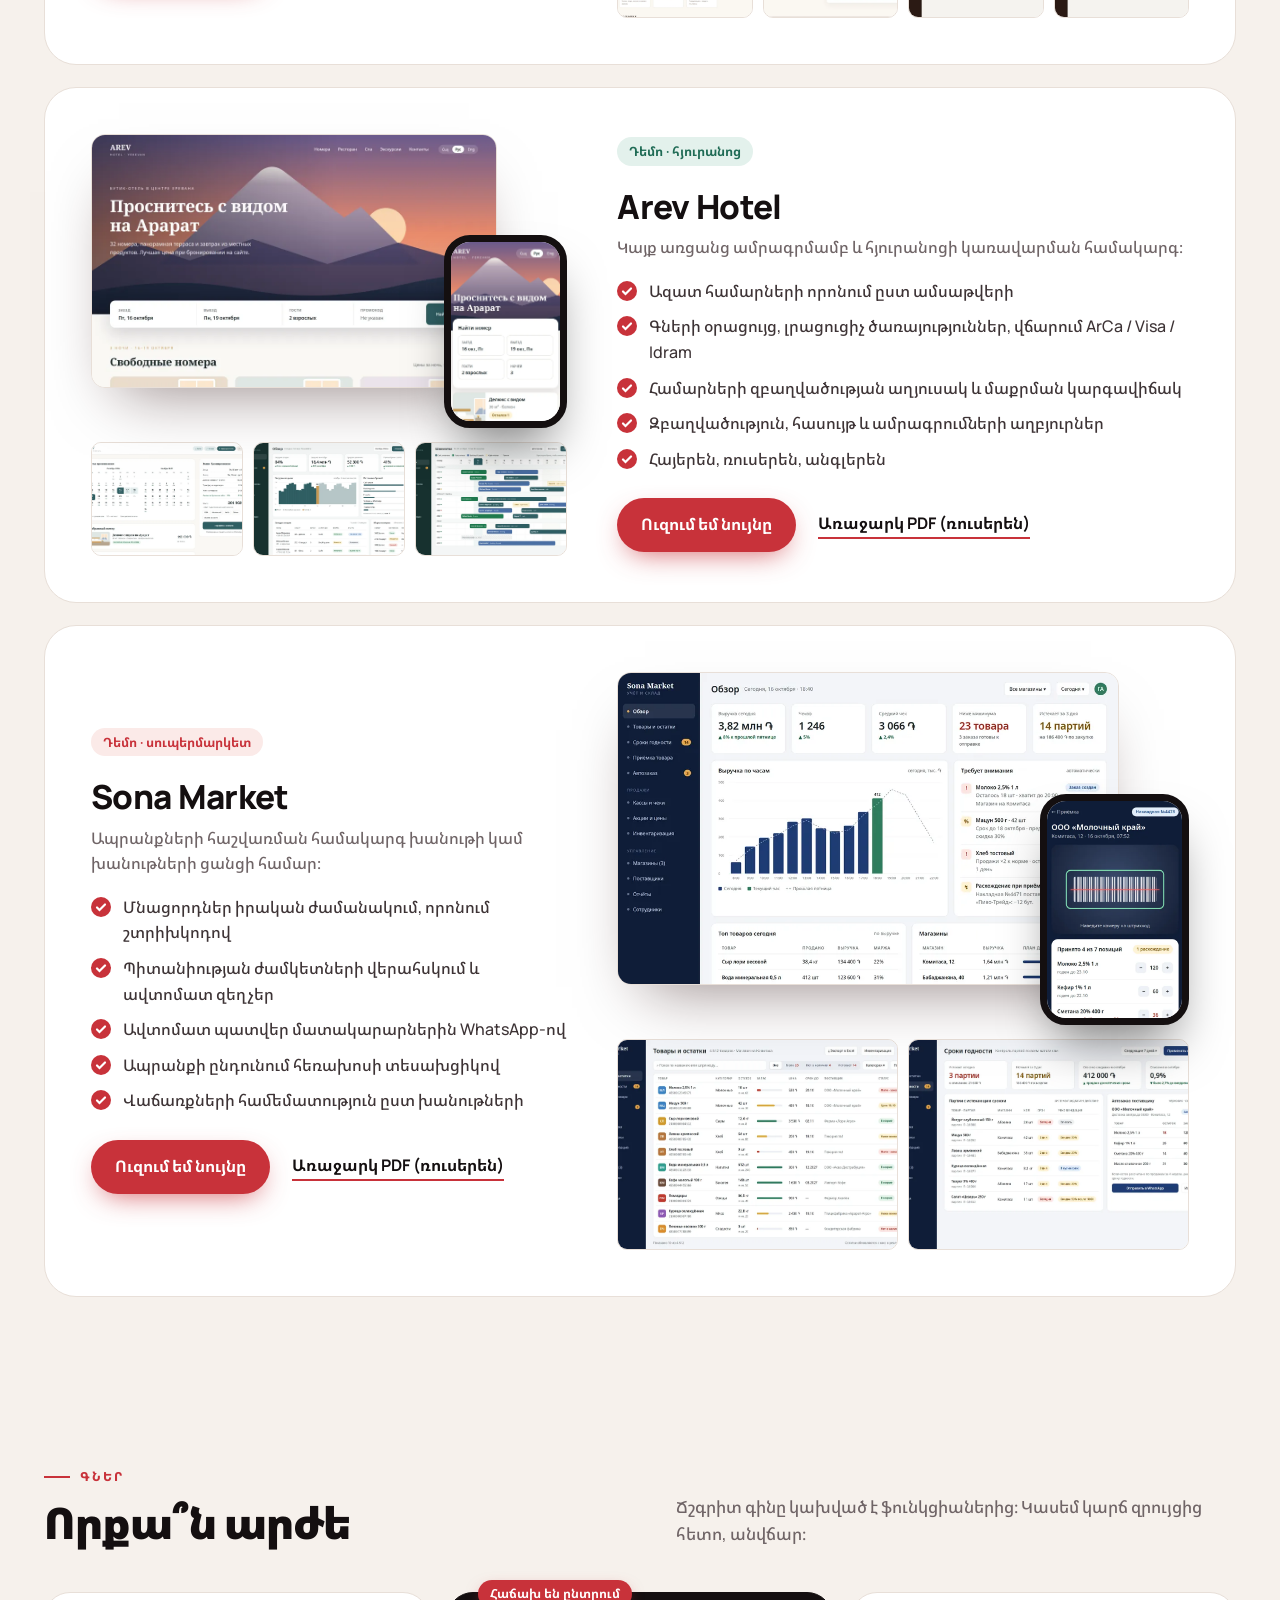
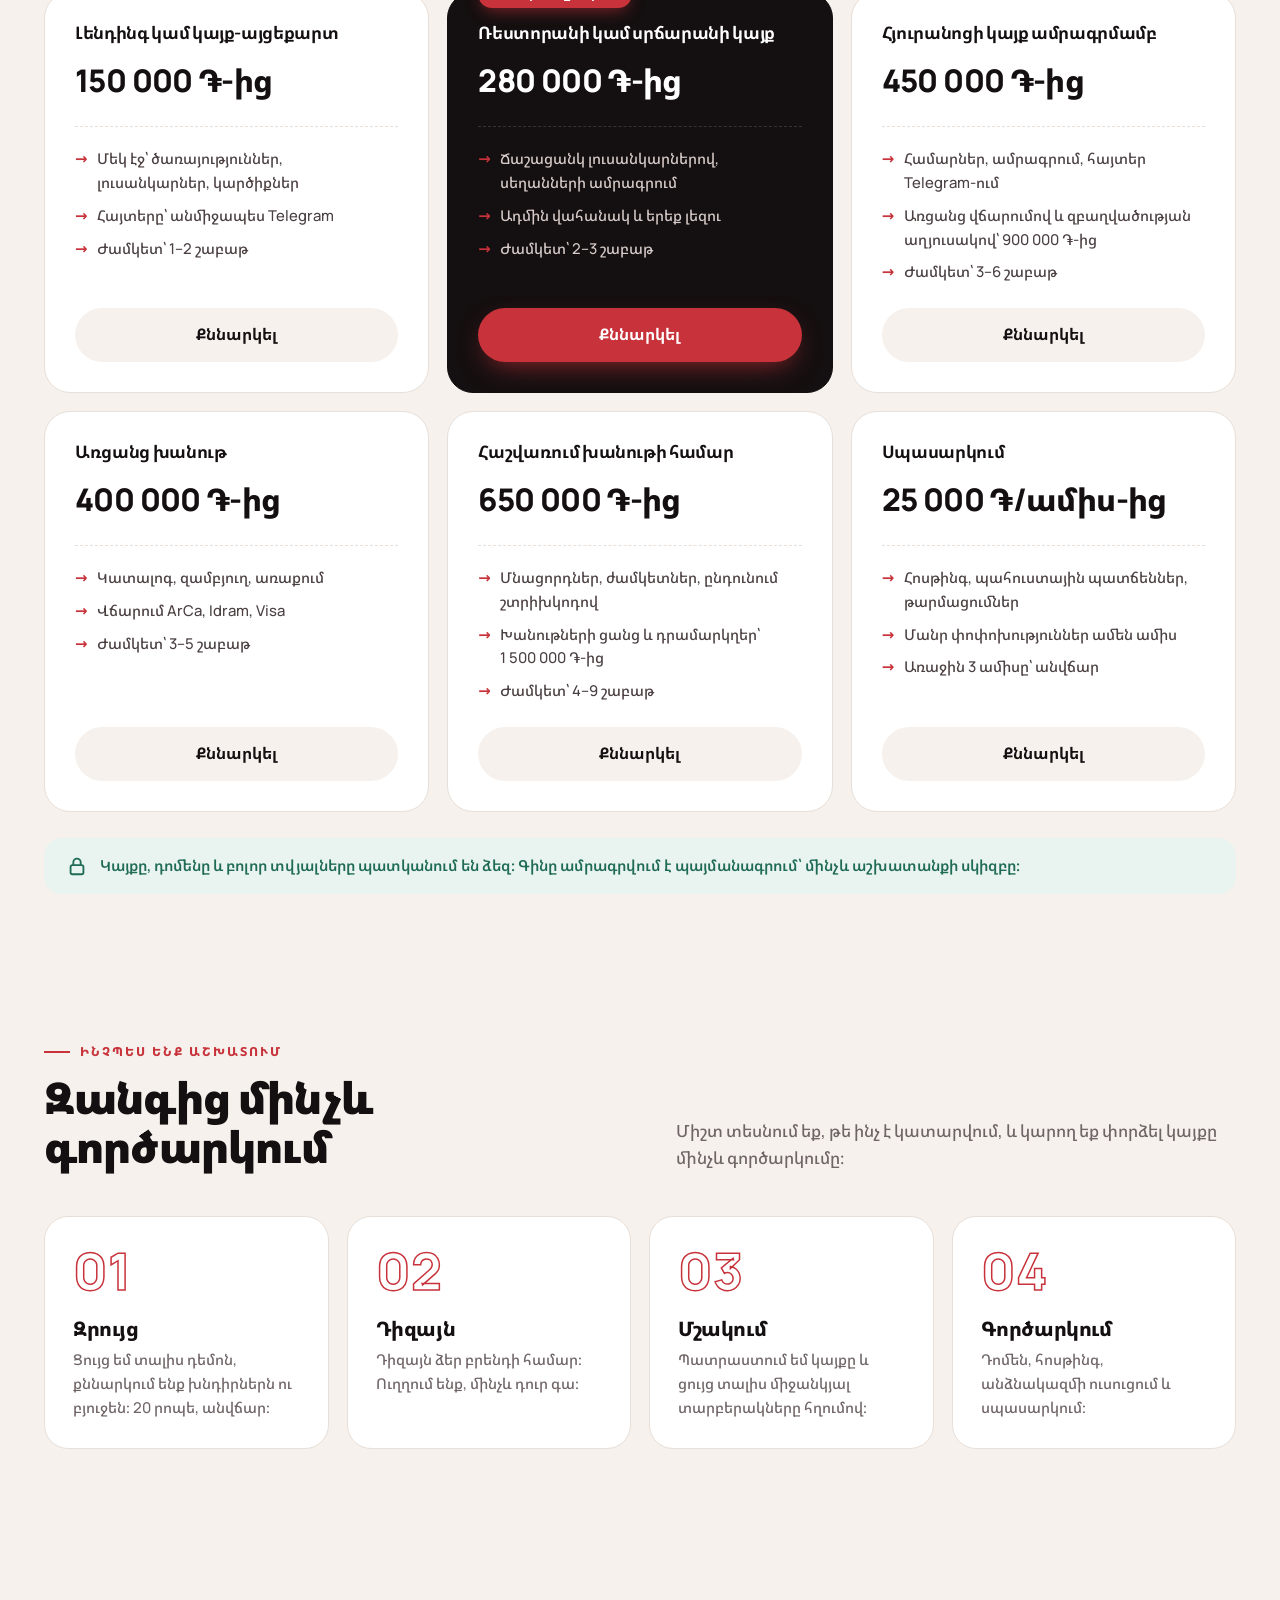
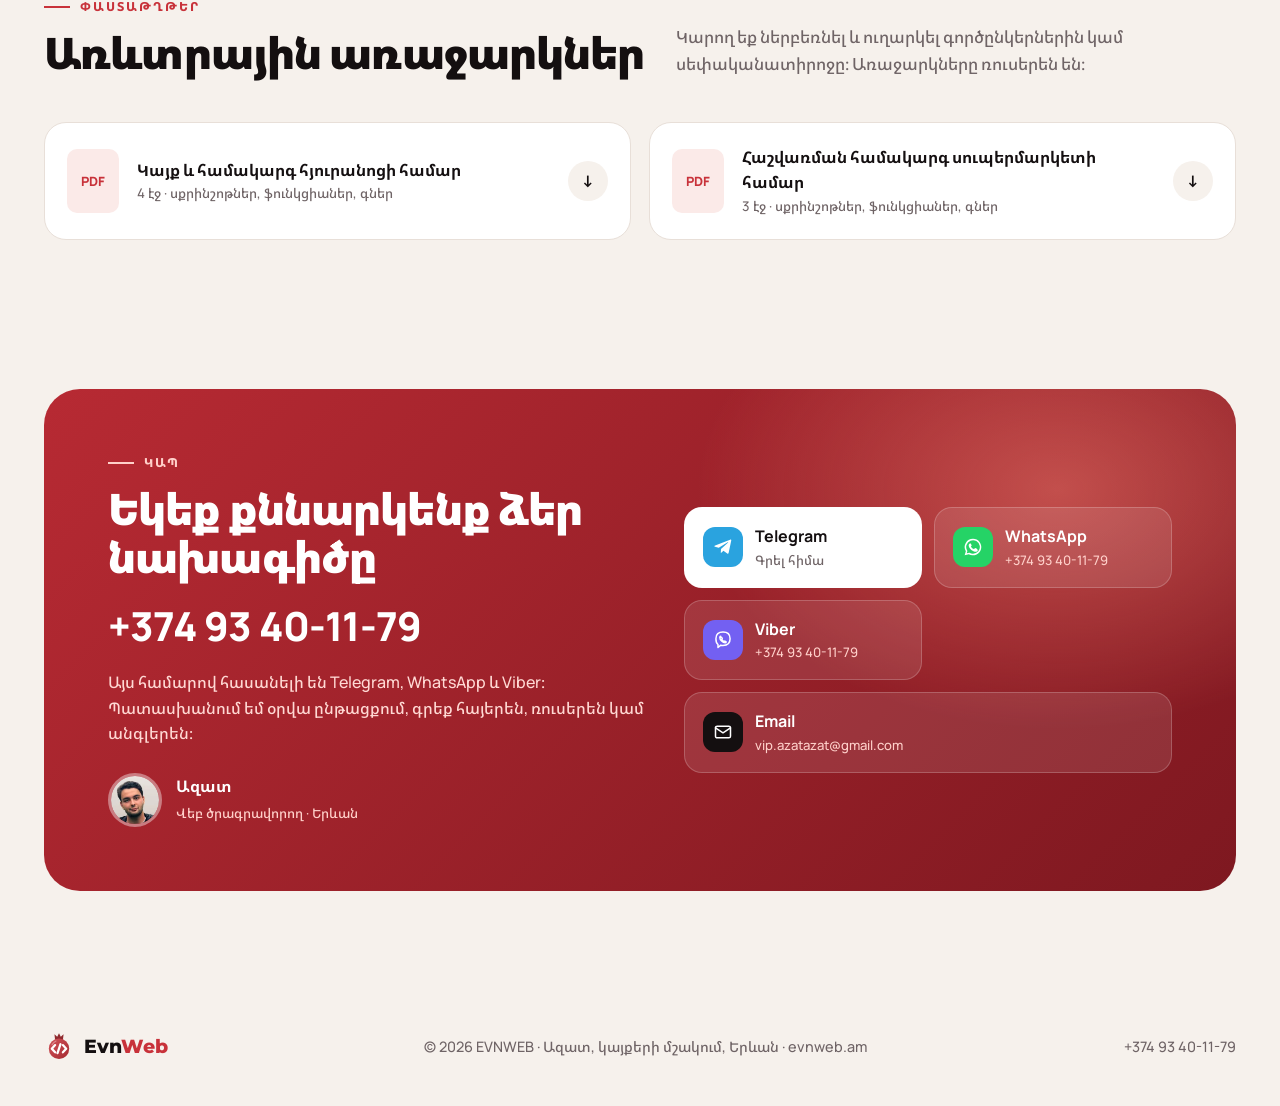
==== commit 4cc9f819: "Блок «Мобильные приложения» с макетами телефонов (hy/ru/en) Co-Authored-By: Claude Opus 5.5 <noreply" ====
--- a/site/index.html
+++ b/site/index.html
@@ -39,7 +39,7 @@
 <link rel="preload" href="assets/fonts/NotoSansArmenian-var-armenian.woff2" as="font" type="font/woff2" crossorigin>
 <link rel="preload" href="assets/fonts/Manrope-var-latin.woff2" as="font" type="font/woff2" crossorigin>
 <link rel="stylesheet" href="assets/fonts/fonts.css?v=3">
-<link rel="stylesheet" href="assets/css/site.css?v=12">
+<link rel="stylesheet" href="assets/css/site.css?v=13">
 <script type="application/ld+json">{"@context":"https://schema.org","@graph":[{"@type":"ProfessionalService","@id":"https://evnweb.am/#business","name":"EVNWEB","url":"https://evnweb.am/","logo":"https://evnweb.am/assets/img/logo-180.png","image":"https://evnweb.am/assets/img/og.png","description":"Կայքերի և համակարգերի մշակում ռեստորանների, հյուրանոցների և խանութների համար Երևանում։","telephone":"+37493401179","email":"vip.azatazat@gmail.com","founder":{"@type":"Person","name":"Ազատ"},"address":{"@type":"PostalAddress","addressLocality":"Երևան","addressCountry":"AM"},"geo":{"@type":"GeoCoordinates","latitude":40.1792,"longitude":44.4991},"areaServed":{"@type":"Country","name":"Armenia"},"availableLanguage":["hy","ru","en"],"priceRange":"100000–1500000 AMD","currenciesAccepted":"AMD","sameAs":["https://t.me/+37493401179","https://www.instagram.com/evnweb/"],"contactPoint":{"@type":"ContactPoint","telephone":"+37493401179","contactType":"customer service","availableLanguage":["Armenian","Russian","English"]},"hasOfferCatalog":{"@type":"OfferCatalog","name":"Կայքերի պատրաստում","itemListElement":[{"@type":"Offer","itemOffered":{"@type":"Service","name":"Լենդինգ կամ կայք-այցեքարտ"},"priceSpecification":{"@type":"PriceSpecification","minPrice":150000,"priceCurrency":"AMD"}},{"@type":"Offer","itemOffered":{"@type":"Service","name":"Ռեստորանի կամ սրճարանի կայք"},"priceSpecification":{"@type":"PriceSpecification","minPrice":280000,"priceCurrency":"AMD"}},{"@type":"Offer","itemOffered":{"@type":"Service","name":"Հյուրանոցի կայք ամրագրմամբ"},"priceSpecification":{"@type":"PriceSpecification","minPrice":450000,"priceCurrency":"AMD"}},{"@type":"Offer","itemOffered":{"@type":"Service","name":"Առցանց խանութ"},"priceSpecification":{"@type":"PriceSpecification","minPrice":400000,"priceCurrency":"AMD"}},{"@type":"Offer","itemOffered":{"@type":"Service","name":"Հաշվառում խանութի համար"},"priceSpecification":{"@type":"PriceSpecification","minPrice":650000,"priceCurrency":"AMD"}},{"@type":"Offer","itemOffered":{"@type":"Service","name":"Սպասարկում"},"priceSpecification":{"@type":"PriceSpecification","minPrice":25000,"priceCurrency":"AMD"}},{"@type":"Offer","itemOffered":{"@type":"Service","name":"Առցանց գրանցում"},"priceSpecification":{"@type":"PriceSpecification","minPrice":200000,"priceCurrency":"AMD"}},{"@type":"Offer","itemOffered":{"@type":"Service","name":"Հաշվառում խանութների և դեղատների համար"},"priceSpecification":{"@type":"PriceSpecification","minPrice":650000,"priceCurrency":"AMD"}},{"@type":"Offer","itemOffered":{"@type":"Service","name":"Համակարգ ռեստորանի համար"},"priceSpecification":{"@type":"PriceSpecification","minPrice":350000,"priceCurrency":"AMD"}},{"@type":"Offer","itemOffered":{"@type":"Service","name":"Հյուրանոցի կառավարում"},"priceSpecification":{"@type":"PriceSpecification","minPrice":900000,"priceCurrency":"AMD"}},{"@type":"Offer","itemOffered":{"@type":"Service","name":"Telegram-բոտեր"},"priceSpecification":{"@type":"PriceSpecification","minPrice":100000,"priceCurrency":"AMD"}},{"@type":"Offer","itemOffered":{"@type":"Service","name":"CRM փոքր բիզնեսի համար"},"priceSpecification":{"@type":"PriceSpecification","minPrice":400000,"priceCurrency":"AMD"}},{"@type":"Offer","itemOffered":{"@type":"Service","name":"Հարթակ դպրոցների և դասընթացների համար"},"priceSpecification":{"@type":"PriceSpecification","minPrice":450000,"priceCurrency":"AMD"}},{"@type":"Offer","itemOffered":{"@type":"Service","name":"Ֆիթնես ակումբներ"},"priceSpecification":{"@type":"PriceSpecification","minPrice":400000,"priceCurrency":"AMD"}},{"@type":"Offer","itemOffered":{"@type":"Service","name":"Բջջային հավելվածներ"},"priceSpecification":{"@type":"PriceSpecification","minPrice":600000,"priceCurrency":"AMD"}}]}},{"@type":"WebSite","@id":"https://evnweb.am/#website","url":"https://evnweb.am/","name":"EVNWEB","inLanguage":["hy","ru","en"],"publisher":{"@id":"https://evnweb.am/#business"}},{"@type":"WebPage","url":"https://evnweb.am/","name":"Կայքերի պատրաստում Երևանում՝ ռեստորան, հյուրանոց, խանութ | EVNWEB","description":"Կայքերի պատրաստում Երևանում՝ ռեստորանների, հյուրանոցների և խանութների համար։ Առցանց ամրագրում, ադմին վահանակ, ապրանքների հաշվառում, 3 լեզու։ Գները՝ 150 000 ֏-ից։","inLanguage":"hy","isPartOf":{"@id":"https://evnweb.am/#website"},"about":{"@id":"https://evnweb.am/#business"}}]}</script>
 <!-- Yandex.Metrika counter -->
 <script type="text/javascript">
@@ -134,6 +134,56 @@
   </div>
 </div></section>
 
+<section class="section section--tight" id="apps"><div class="wrap"><div class="apps">
+  <div class="apps__text">
+    <div class="eyebrow">Բջջային հավելվածներ</div>
+    <h2>Ձեր հավելվածը յուրաքանչյուր հաճախորդի հեռախոսում</h2>
+    <p class="apps__lead">Հաճախորդը մեկ անգամ տեղադրում է ձեր հավելվածը և պատվիրում է երկու հպումով, կուտակում բոնուսներ և տեսնում ձեր ակցիաները։ Աշխատում է iPhone-ի և Android-ի վրա։</p>
+    <div class="apps__buy">
+      <div class="apps__price"><b>600 000 ֏-ից</b><small>iOS և Android · հրապարակում App Store-ում և Google Play-ում</small></div>
+      <a class="btn" href="https://t.me/+37493401179" target="_blank" rel="noopener"><svg viewBox="0 0 24 24" fill="currentColor"><path d="M21.9 4.3 18.8 19c-.2 1-.9 1.3-1.7.8l-4.6-3.4-2.2 2.1c-.3.3-.5.5-1 .5l.3-4.7 8.6-7.8c.4-.3-.1-.5-.6-.2L6.9 13 2.4 11.6c-1-.3-1-1 .2-1.5L20.5 3.2c.8-.3 1.6.2 1.4 1.1Z"/></svg>Քննարկել հավելվածը</a>
+    </div>
+    <div class="stores"><span><svg viewBox="0 0 24 24"><path d="M16.4 12.6c0-2.4 2-3.5 2-3.6-1.1-1.6-2.8-1.8-3.4-1.8-1.4-.2-2.8.8-3.5.8-.7 0-1.9-.8-3.1-.8-1.6 0-3 .9-3.8 2.3-1.6 2.8-.4 7 1.2 9.3.8 1.1 1.7 2.4 2.9 2.3 1.2 0 1.6-.7 3-.7s1.8.7 3 .7c1.3 0 2.1-1.1 2.8-2.3.9-1.3 1.3-2.6 1.3-2.6s-2.4-1-2.4-3.6ZM14.1 5.6c.6-.8 1.1-1.9 1-3-1 0-2.1.7-2.8 1.4-.6.7-1.1 1.8-1 2.9 1 .1 2.1-.5 2.8-1.3Z" fill="currentColor"/></svg>App Store</span><span><svg viewBox="0 0 24 24"><path d="M4 2.8v18.4c0 .4.4.6.7.4L15 12 4.7 2.4c-.3-.2-.7 0-.7.4ZM16.4 13.3l-2.3-1.3-8.6 8.4 10.9-7.1ZM16.4 10.7 5.5 3.6l8.6 8.4 2.3-1.3ZM20.4 11.2l-2.8-1.6-2.5 2.4 2.5 2.4 2.8-1.6c.6-.4.6-1.2 0-1.6Z" fill="currentColor"/></svg>Google Play</span></div>
+  </div>
+  <div class="apps__stage" aria-hidden="true"><div class="apps__k">
+    <div class="ph ph--1"><div class="ph__scr">
+      <div class="ph__bar"><b>9:41</b><i></i></div>
+      <div class="dl__top"><span class="dl__logo">Ծ</span><div><b>Tsiran</b><small>Առաքում՝ Աբովյան 12</small></div></div>
+      <div class="dl__search">Որոնել ուտեստ…</div>
+      <div class="dl__chips"><span class="on">Բոլորը</span><span>Խորոված</span><span>Աղցաններ</span></div>
+      <div class="dl__item"><img src="assets/img/apps/dish-8.webp" alt="" loading="lazy" width="320" height="320"><div><b>Խոզի խորոված</b><small>3 900 ֏</small></div><em>+</em></div>
+      <div class="dl__item"><img src="assets/img/apps/dish-12.webp" alt="" loading="lazy" width="320" height="320"><div><b>Ղափամա</b><small>4 500 ֏</small></div><em>+</em></div>
+      <div class="dl__item"><img src="assets/img/apps/dish-14.webp" alt="" loading="lazy" width="320" height="320"><div><b>Իշխան թոնրում</b><small>5 200 ֏</small></div><em>+</em></div>
+      <div class="dl__cart"><span>Զամբյուղ · 2</span><b>8 400 ֏</b></div>
+    </div></div>
+    <div class="ph ph--2"><div class="ph__scr">
+      <div class="ph__bar"><b>9:41</b><i></i></div>
+      <div class="lc__card"><small>Բոնուսային քարտ</small><b>2 450</b><span>միավոր</span><em>GOLD</em></div>
+      <div class="lc__qr"><svg viewBox="0 0 21 21" shape-rendering="crispEdges"><path d="M0 0h7v7H0zM14 0h7v7h-7zM0 14h7v7H0z" fill="#140f10"/><path d="M1 1h5v5H1zM15 1h5v5h-5zM1 15h5v5H1z" fill="#fff"/><path d="M2 2h3v3H2zM16 2h3v3h-3zM2 16h3v3H2zM8 0h1v2H8zM10 1h2v1h-2zM9 3h2v2H9zM12 3h1v3h-1zM8 6h1v2H8zM10 7h3v1h-3zM0 8h2v1H0zM3 8h3v1H3zM2 10h2v2H2zM5 10h3v1H5zM9 9h2v3H9zM12 9h2v1h-2zM14 8h2v2h-2zM17 8h4v1h-4zM15 11h3v1h-3zM19 10h2v3h-2zM8 13h2v1H8zM11 12h2v2h-2zM14 13h1v3h-1zM8 15h1v3H8zM10 15h3v1h-3zM16 14h2v2h-2zM19 15h2v1h-2zM10 17h1v4h-1zM12 18h3v1h-3zM16 17h1v2h-1zM18 17h3v1h-3zM13 20h2v1h-2zM17 19h1v2h-1zM19 19h2v2h-2zM0 11h1v1H0zM6 12h1v1H6z" fill="#140f10"/></svg><small>Ցույց տվեք QR-ը դրամարկղում</small></div>
+      <div class="lc__prog"><small>Մինչև 15% զեղչ՝ 550 միավոր</small><i><s></s></i></div>
+      <div class="lc__row"><span>Պատվեր #1042</span><b>+120</b></div>
+      <div class="lc__row"><span>Ծննդյան օր</span><b>+300</b></div>
+      <div class="lc__promo"><img src="assets/img/apps/dish-4.webp" alt="" loading="lazy" width="320" height="320"><span>−20% այսօր բոլոր աղցանների վրա</span></div>
+    </div></div>
+    <div class="ph ph--3"><div class="ph__scr">
+      <div class="ph__bar"><b>9:41</b><i></i></div>
+      <div class="tr__map"><svg viewBox="0 0 220 200" preserveAspectRatio="xMidYMid slice"><rect width="220" height="200" fill="#efe9e3"/><path d="M0 40h220M0 120h220M60 0v200M150 0v200M0 180 220 70" stroke="#fff" stroke-width="10"/><rect x="72" y="52" width="66" height="56" rx="6" fill="#e2ecd9"/><rect x="162" y="132" width="50" height="40" rx="6" fill="#dde7ef"/><path d="M60 175V120h90V40" fill="none" stroke="#c8323a" stroke-width="4" stroke-dasharray="2 7" stroke-linecap="round"/><circle cx="150" cy="40" r="9" fill="#c8323a"/><circle cx="150" cy="40" r="3.5" fill="#fff"/><circle cx="105" cy="120" r="11" fill="#140f10"/><text x="105" y="124.5" font-size="12" text-anchor="middle">🛵</text></svg></div>
+      <div class="tr__sheet"><small>Պատվեր #1042</small><b>Առաքիչը ճանապարհին է</b><em>12 րոպե</em>
+        <div class="tr__steps"><span class="ok">Ընդունված</span><span class="ok">Պատրաստվում է</span><span class="on">Ճանապարհին</span></div>
+        <div class="tr__cour"><img src="assets/img/azat.webp" alt="" loading="lazy" width="160" height="160"><span>Արամ · առաքիչ</span><i>📞</i></div>
+      </div>
+    </div></div>
+    <div class="push push--1"><span class="push__ic">Ծ</span><div><b>Tsiran <small>հիմա</small></b><span>Ձեր պատվերը ճանապարհին է 🛵</span></div></div>
+    <div class="push push--2"><span class="push__ic">Ծ</span><div><b>Tsiran <small>հիմա</small></b><span>−20% այսօր բոլոր աղցանների վրա</span></div></div>
+  </div></div>
+  <div class="apps__feats">
+      <div class="af"><i><svg viewBox="0 0 24 24"><path d="M3 7h11v9H3zM14 10h4l3 3v3h-7"/><circle cx="7" cy="17.5" r="1.8"/><circle cx="17" cy="17.5" r="1.8"/></svg></i><div><b>Առաքում և պատվերներ</b><span>Մենյու, զամբյուղ, քարտով վճարում և պատվերի կարգավիճակ։</span></div></div>
+      <div class="af"><i><svg viewBox="0 0 24 24"><rect x="3" y="6" width="18" height="12" rx="2.5"/><path d="M3 10h18M7 14h4"/></svg></i><div><b>Բոնուսներ և զեղչեր</b><span>Լոյալության քարտ հեռախոսում, միավորներ և QR-կոդ դրամարկղում։</span></div></div>
+      <div class="af"><i><svg viewBox="0 0 24 24"><path d="M6 16V11a6 6 0 0 1 12 0v5l2 2H4l2-2ZM10 21h4"/></svg></i><div><b>Push-ծանուցումներ</b><span>Ակցիաներ և հիշեցումներ անմիջապես հաճախորդի էկրանին՝ առանց SMS-ի ծախսերի։</span></div></div>
+      <div class="af"><i><svg viewBox="0 0 24 24"><ellipse cx="12" cy="6" rx="8" ry="3"/><path d="M4 6v6c0 1.7 3.6 3 8 3s8-1.3 8-3V6M4 12v6c0 1.7 3.6 3 8 3s8-1.3 8-3v-6"/></svg></i><div><b>Մեկ բազա կայքի հետ</b><span>Հավելվածի պատվերները գալիս են նույն ադմին-վահանակ և Telegram։</span></div></div>
+  </div>
+</div></div></section>
+
 <section class="section section--tight" id="systems"><div class="wrap">
   <div class="section__head"><div><div class="eyebrow">Համակարգեր</div><h2>Ծրագրեր բիզնեսի աշխատանքի համար</h2></div><p>Կայքերից բացի պատրաստում եմ համակարգեր, որոնք խնայում են անձնակազմի ժամանակը և բերում են հաճախորդներ։ Բոլորը աշխատում են բրաուզերում և հեռախոսում։</p></div>
   <div class="systems">
@@ -145,7 +195,7 @@
     <div class="sys"><div class="ic"><svg viewBox="0 0 24 24"><circle cx="9" cy="8" r="3.5"/><path d="M2.5 20a6.5 6.5 0 0 1 13 0M16 4.5a3.5 3.5 0 0 1 0 7M18 14.5a6 6 0 0 1 3.5 5.5"/></svg></div><h3>CRM փոքր բիզնեսի համար</h3><p>Հայտեր, հաճախորդներ, գործարքներ և աշխատակիցների առաջադրանքներ մեկ տեղում։ Անշարժ գույքի գործակալությունների համար՝ օբյեկտների բազա։</p><div class="sys__price"><b>400 000 ֏-ից</b></div></div>
     <div class="sys"><div class="ic"><svg viewBox="0 0 24 24"><path d="m2 9 10-5 10 5-10 5L2 9Z"/><path d="M6 11v5c3 2.5 9 2.5 12 0v-5M22 9v6"/></svg></div><h3>Հարթակ դպրոցների և դասընթացների համար</h3><p>Դասացուցակ, վճարումներ, մատյան և անձնական էջ ծնողների ու աշակերտների համար։ Հարմար է նաև կրկնուսույցների համար։</p><div class="sys__price"><b>450 000 ֏-ից</b></div></div>
     <div class="sys"><div class="ic"><svg viewBox="0 0 24 24"><path d="M6 7v10M3 9v6M18 7v10M21 9v6M6 12h12"/></svg></div><h3>Ֆիթնես ակումբներ</h3><p>Աբոնեմենտներ, այցելությունների հաշվառում, մուտք QR-կոդով և հիշեցումներ վճարման մասին։</p><div class="sys__price"><b>400 000 ֏-ից</b></div></div>
-    <div class="sys"><div class="ic"><svg viewBox="0 0 24 24"><rect x="7" y="2" width="10" height="20" rx="2.5"/><path d="M11 18h2"/></svg></div><h3>Բջջային հավելվածներ</h3><p>Հավելված առաքման, լոյալության և բոնուսային քարտերի համար՝ ձեր համակարգի հիման վրա։</p><div class="sys__price"><b>600 000 ֏-ից</b></div></div>
+    <div class="sys"><div class="ic"><svg viewBox="0 0 24 24"><rect x="7" y="2" width="10" height="20" rx="2.5"/><path d="M11 18h2"/></svg></div><h3>Բջջային հավելվածներ</h3><p>Հավելված առաքման, լոյալության և բոնուսային քարտերի համար՝ ձեր համակարգի հիման վրա։</p><div class="sys__price"><b>600 000 ֏-ից</b><a class="link" href="#apps">Մանրամասն ↑</a></div></div>
   </div>
   <div class="systems__cta"><a class="btn" href="https://t.me/+37493401179" target="_blank" rel="noopener">Քննարկել</a></div>
 </div></section>
@@ -324,7 +374,7 @@
   <button class="x" aria-label="Փակել">×</button><button class="pv" aria-label="Նախորդը">‹</button><button class="nx" aria-label="Հաջորդը">›</button>
   <figure><img alt=""><figcaption></figcaption></figure>
 </div>
-<script src="assets/js/site.js?v=6"></script>
+<script src="assets/js/site.js?v=7"></script>
 <script src="assets/js/chat.js?v=5" defer></script>
 </body>
 </html>
--- a/site/assets/css/site.css
+++ b/site/assets/css/site.css
@@ -327,3 +327,81 @@
 @media (max-width: 340px) {
   .top .logo span { display: none; }
 }
+
+/* мобильные приложения */
+.apps { position: relative; overflow: hidden; display: grid; grid-template-columns: 1fr 600px; gap: 36px 36px; align-items: center; padding: clamp(28px, 4.5vw, 60px); border-radius: 34px; color: #fff;
+  background: radial-gradient(620px 520px at 82% 40%, rgba(226,71,76,.42), transparent 62%), radial-gradient(520px 420px at 0% 100%, rgba(31,107,85,.28), transparent 60%), var(--ink); }
+.apps .eyebrow { color: var(--rose); }
+.apps h2 { margin-bottom: 16px; }
+.apps__lead { color: #cdbfbc; font-size: 1.08rem; max-width: 540px; margin-bottom: 28px; }
+.apps__feats { grid-column: 1 / -1; display: grid; grid-template-columns: repeat(4, 1fr); gap: 14px; }
+.af { display: flex; gap: 12px; align-items: flex-start; background: rgba(255,255,255,.05); border: 1px solid rgba(255,255,255,.09); border-radius: 18px; padding: 14px; }
+.af i { flex: none; width: 38px; height: 38px; border-radius: 12px; background: rgba(255,138,122,.14); color: var(--rose); display: grid; place-items: center; }
+.af svg { width: 20px; height: 20px; fill: none; stroke: currentColor; stroke-width: 1.9; stroke-linecap: round; stroke-linejoin: round; }
+.af b { display: block; font-size: .98rem; margin-bottom: 2px; }
+.af span { color: #b7aaa7; font-size: .87rem; line-height: 1.45; display: block; }
+.apps__buy { display: flex; align-items: center; gap: 22px; flex-wrap: wrap; }
+.apps__price b { display: block; font-size: 1.9rem; font-weight: 900; letter-spacing: -.02em; line-height: 1.1; }
+.apps__price small { color: #b7aaa7; font-size: .85rem; }
+.stores { display: flex; gap: 10px; margin-top: 20px; flex-wrap: wrap; }
+.stores span { display: inline-flex; align-items: center; gap: 8px; font-size: .85rem; font-weight: 700; padding: 8px 14px; border-radius: 12px; background: rgba(255,255,255,.07); border: 1px solid rgba(255,255,255,.14); }
+.stores svg { width: 18px; height: 18px; }
+.sys__price .link { display: inline-block; margin-top: 8px; font-size: .88rem; }
+
+.apps__stage { --k: 1; position: relative; width: 100%; max-width: 600px; height: calc(600px * var(--k)); justify-self: center; }
+.apps__k { position: absolute; left: 0; top: 0; width: 600px; height: 600px; transform: scale(var(--k)); transform-origin: 0 0; }
+.ph { position: absolute; width: 214px; height: 452px; border-radius: 38px; background: #0b0809; padding: 9px; box-shadow: 0 30px 70px rgba(0,0,0,.5), inset 0 0 0 1.5px rgba(255,255,255,.16); }
+.ph__scr { position: relative; height: 100%; border-radius: 30px; overflow: hidden; background: #faf6f2; color: var(--ink); font-size: 11px; line-height: 1.3; padding: 0 12px; }
+.ph__bar { display: flex; justify-content: space-between; align-items: center; height: 30px; font-size: 10.5px; }
+.ph__bar i { width: 62px; height: 18px; border-radius: 10px; background: #0b0809; position: absolute; left: 50%; top: 6px; transform: translateX(-50%); }
+.ph__bar:after { content: ""; width: 22px; height: 9px; border-radius: 3px; border: 1.5px solid var(--ink); }
+.ph--1 { left: 0; top: 92px; transform: rotate(-7deg); z-index: 1; }
+.ph--2 { left: 193px; top: 30px; z-index: 3; }
+.ph--3 { left: 386px; top: 104px; transform: rotate(7deg); z-index: 2; }
+.ph--2 .ph__scr { background: #fff; }
+/* доставка */
+.dl__top { display: flex; gap: 8px; align-items: center; margin: 4px 0 10px; }
+.dl__logo, .push__ic { flex: none; width: 30px; height: 30px; border-radius: 9px; background: linear-gradient(135deg, #e2474c, #a8262e); color: #fff; display: grid; place-items: center; font-weight: 900; font-size: 15px; }
+.dl__top b { display: block; font-size: 13px; } .dl__top small { color: var(--muted); font-size: 9.5px; }
+.dl__search { background: #efe8e2; border-radius: 10px; padding: 7px 10px; color: #998d8b; margin-bottom: 9px; }
+.dl__chips { display: flex; gap: 5px; margin-bottom: 10px; }
+.dl__chips span { padding: 4px 9px; border-radius: 99px; background: #efe8e2; font-weight: 700; font-size: 9.5px; white-space: nowrap; }
+.dl__chips .on { background: var(--ink); color: #fff; }
+.dl__item { display: flex; align-items: center; gap: 9px; background: #fff; border-radius: 14px; padding: 6px; margin-bottom: 7px; box-shadow: 0 2px 8px rgba(20,15,16,.06); }
+.dl__item img { width: 54px; height: 54px; border-radius: 10px; object-fit: cover; }
+.dl__item div { flex: 1; min-width: 0; } .dl__item b { display: block; font-size: 10.5px; } .dl__item small { color: var(--red); font-weight: 800; font-size: 10.5px; }
+.dl__item em { font-style: normal; width: 24px; height: 24px; border-radius: 8px; background: var(--red); color: #fff; display: grid; place-items: center; font-weight: 800; font-size: 15px; }
+.dl__cart { position: absolute; left: 10px; right: 10px; bottom: 12px; display: flex; justify-content: space-between; background: var(--red); color: #fff; border-radius: 14px; padding: 10px 13px; font-weight: 800; box-shadow: 0 8px 20px rgba(200,50,58,.35); }
+/* бонусная карта */
+.lc__card { position: relative; margin: 6px 0 12px; border-radius: 18px; padding: 14px; color: #fff; background: radial-gradient(160px 120px at 100% 0%, rgba(255,255,255,.22), transparent 60%), linear-gradient(135deg, #e2474c, #8f2a2e); box-shadow: 0 10px 22px rgba(168,38,46,.35); }
+.lc__card small { display: block; opacity: .85; font-size: 9.5px; margin-bottom: 8px; }
+.lc__card b { font-size: 26px; font-weight: 900; letter-spacing: -.02em; line-height: 1; }
+.lc__card span { margin-left: 4px; opacity: .9; }
+.lc__card em { position: absolute; right: 12px; top: 12px; font-style: normal; font-weight: 900; font-size: 9px; letter-spacing: .14em; background: #f2c14e; color: #4a3200; padding: 3px 7px; border-radius: 6px; }
+.lc__qr { text-align: center; margin-bottom: 12px; } .lc__qr svg { width: 108px; height: 108px; margin: 0 auto 6px; display: block; }
+.lc__qr small { color: var(--muted); font-size: 9.5px; }
+.lc__prog { margin-bottom: 10px; } .lc__prog small { display: block; font-weight: 700; font-size: 9.5px; margin-bottom: 5px; }
+.lc__prog i { display: block; height: 7px; border-radius: 9px; background: #f1e9e3; } .lc__prog s { display: block; width: 82%; height: 100%; border-radius: 9px; background: linear-gradient(90deg, #ff8a7a, #c8323a); }
+.lc__row { display: flex; justify-content: space-between; padding: 7px 0; border-top: 1px solid #f1e9e3; } .lc__row b { color: var(--green); }
+/* отслеживание */
+.ph--3 .ph__scr { padding: 0; } .ph--3 .ph__bar { padding: 0 12px; position: relative; z-index: 2; }
+.tr__map { position: absolute; inset: 0 0 auto 0; height: 250px; } .tr__map svg { width: 100%; height: 100%; display: block; }
+.tr__sheet { position: absolute; left: 0; right: 0; bottom: 0; background: #fff; border-radius: 22px 22px 0 0; padding: 14px 13px 16px 26px; box-shadow: 0 -8px 24px rgba(20,15,16,.1); }
+.tr__sheet small { color: var(--muted); font-size: 9.5px; } .tr__sheet b { display: block; font-size: 14px; margin: 2px 0; }
+.tr__sheet em { font-style: normal; color: var(--red); font-weight: 900; font-size: 20px; }
+.tr__steps { display: flex; gap: 4px; margin: 10px 0 12px; } .tr__steps span { flex: 1; font-size: 8.5px; font-weight: 700; color: #a69a98; padding-top: 6px; border-top: 3px solid #eee5df; white-space: nowrap; overflow: hidden; text-overflow: ellipsis; }
+.tr__steps .ok { color: var(--green); border-color: var(--green); } .tr__steps .on { color: var(--red); border-color: var(--red); }
+.tr__cour { display: flex; align-items: center; gap: 8px; background: #f6f1ec; border-radius: 12px; padding: 7px; font-weight: 700; }
+.tr__cour img { width: 28px; height: 28px; border-radius: 50%; } .tr__cour span { flex: 1; } .tr__cour i { font-style: normal; width: 26px; height: 26px; border-radius: 50%; background: var(--green); display: grid; place-items: center; font-size: 12px; }
+/* push */
+.push { position: absolute; z-index: 5; display: flex; gap: 9px; align-items: center; width: 236px; padding: 10px 12px; border-radius: 18px; background: rgba(255,255,255,.9); backdrop-filter: blur(14px); -webkit-backdrop-filter: blur(14px); color: var(--ink); font-size: 11px; line-height: 1.3; box-shadow: 0 18px 40px rgba(0,0,0,.35); }
+.push b { display: flex; justify-content: space-between; font-size: 11px; } .push b small { color: var(--muted); font-weight: 600; }
+.push div { flex: 1; min-width: 0; }
+.push--1 { right: -14px; top: 36px; animation: pushIn 6s ease-in-out infinite; }
+.push--2 { left: -10px; top: 6px; animation: pushIn 6s 3s ease-in-out infinite; }
+@keyframes pushIn { 0%, 100% { transform: translateY(0); } 50% { transform: translateY(-8px); } }
+@media (prefers-reduced-motion: reduce) { .push { animation: none; } }
+@media (max-width: 1180px) { .apps { grid-template-columns: 1fr; } .apps__feats { grid-template-columns: 1fr 1fr; } }
+@media (max-width: 640px) { .apps { border-radius: 26px; padding: 26px 18px 10px; } .apps__feats { grid-template-columns: 1fr; } .apps__buy .btn { flex: 1 1 100%; } }
+.lc__promo { display: flex; align-items: center; gap: 9px; margin-top: 8px; background: #fbeae8; border-radius: 14px; padding: 6px; font-weight: 800; color: var(--red-d); }
+.lc__promo img { width: 42px; height: 42px; border-radius: 10px; object-fit: cover; }
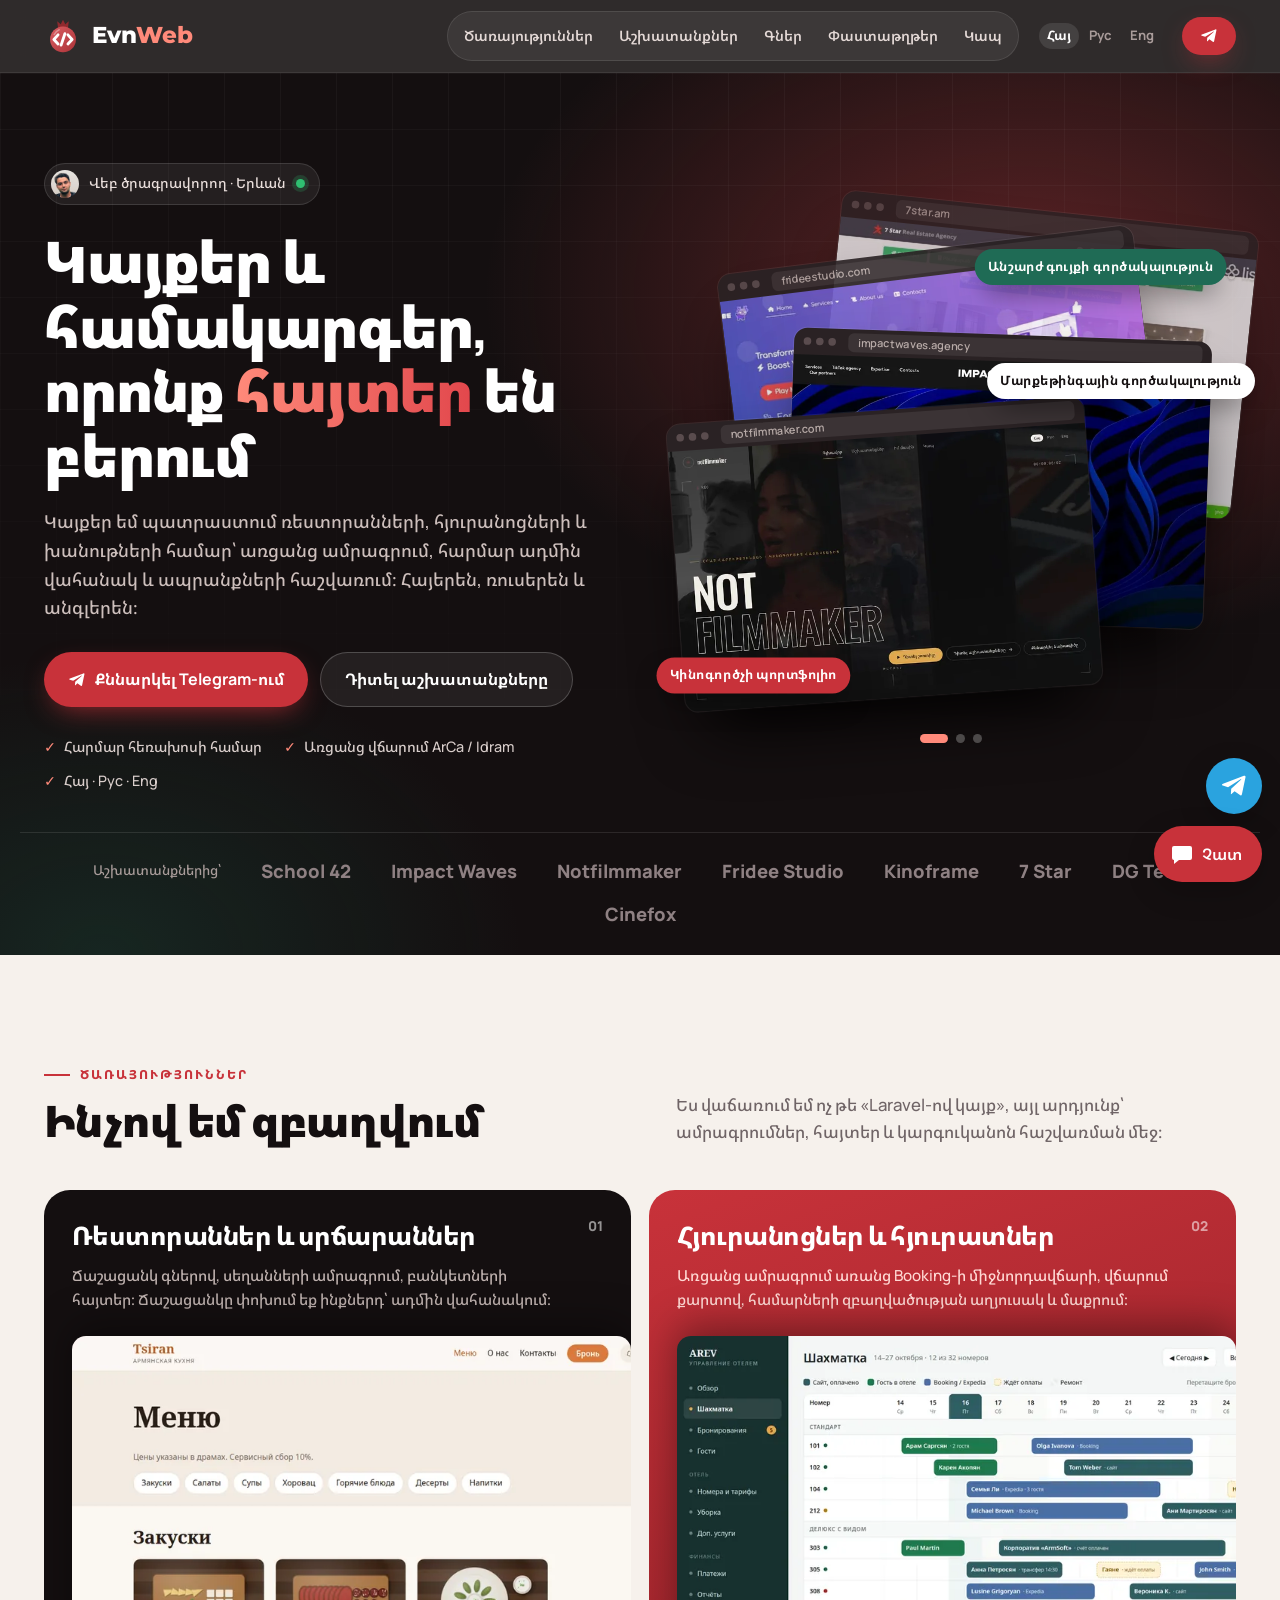
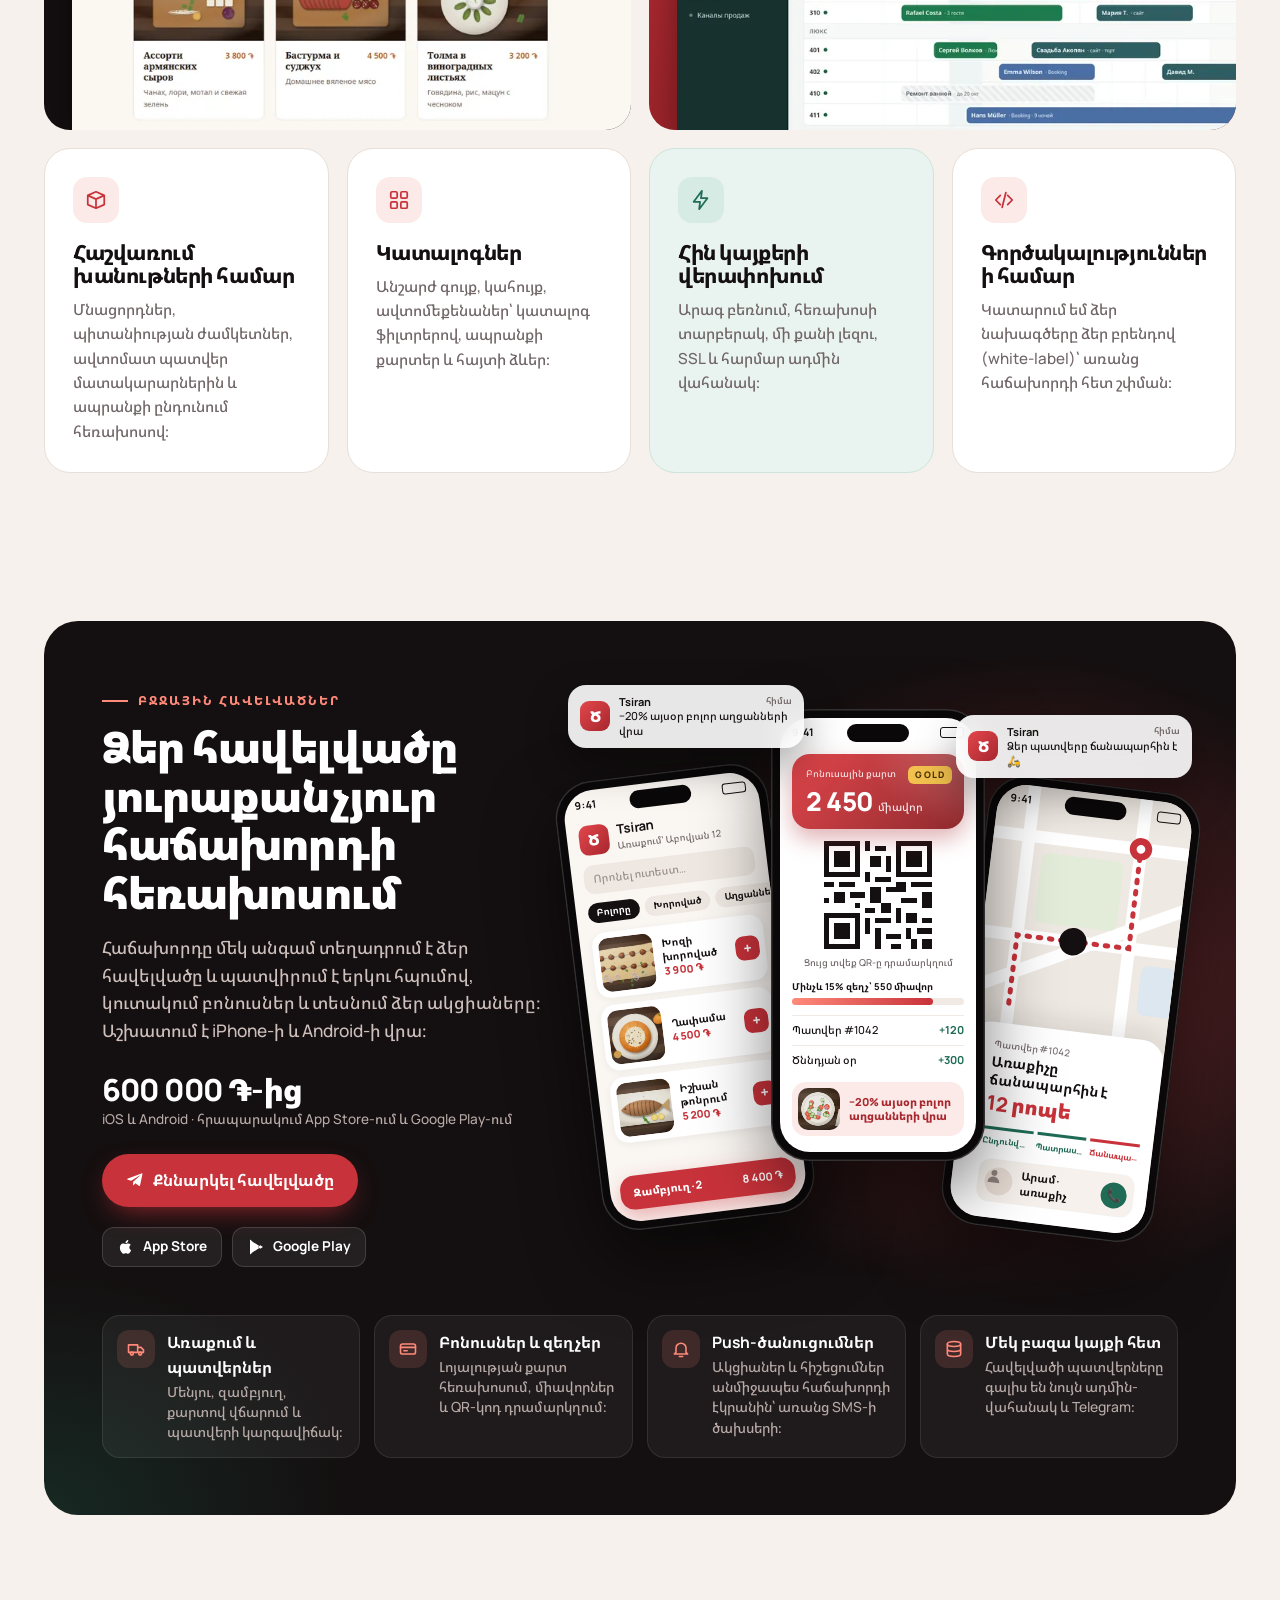
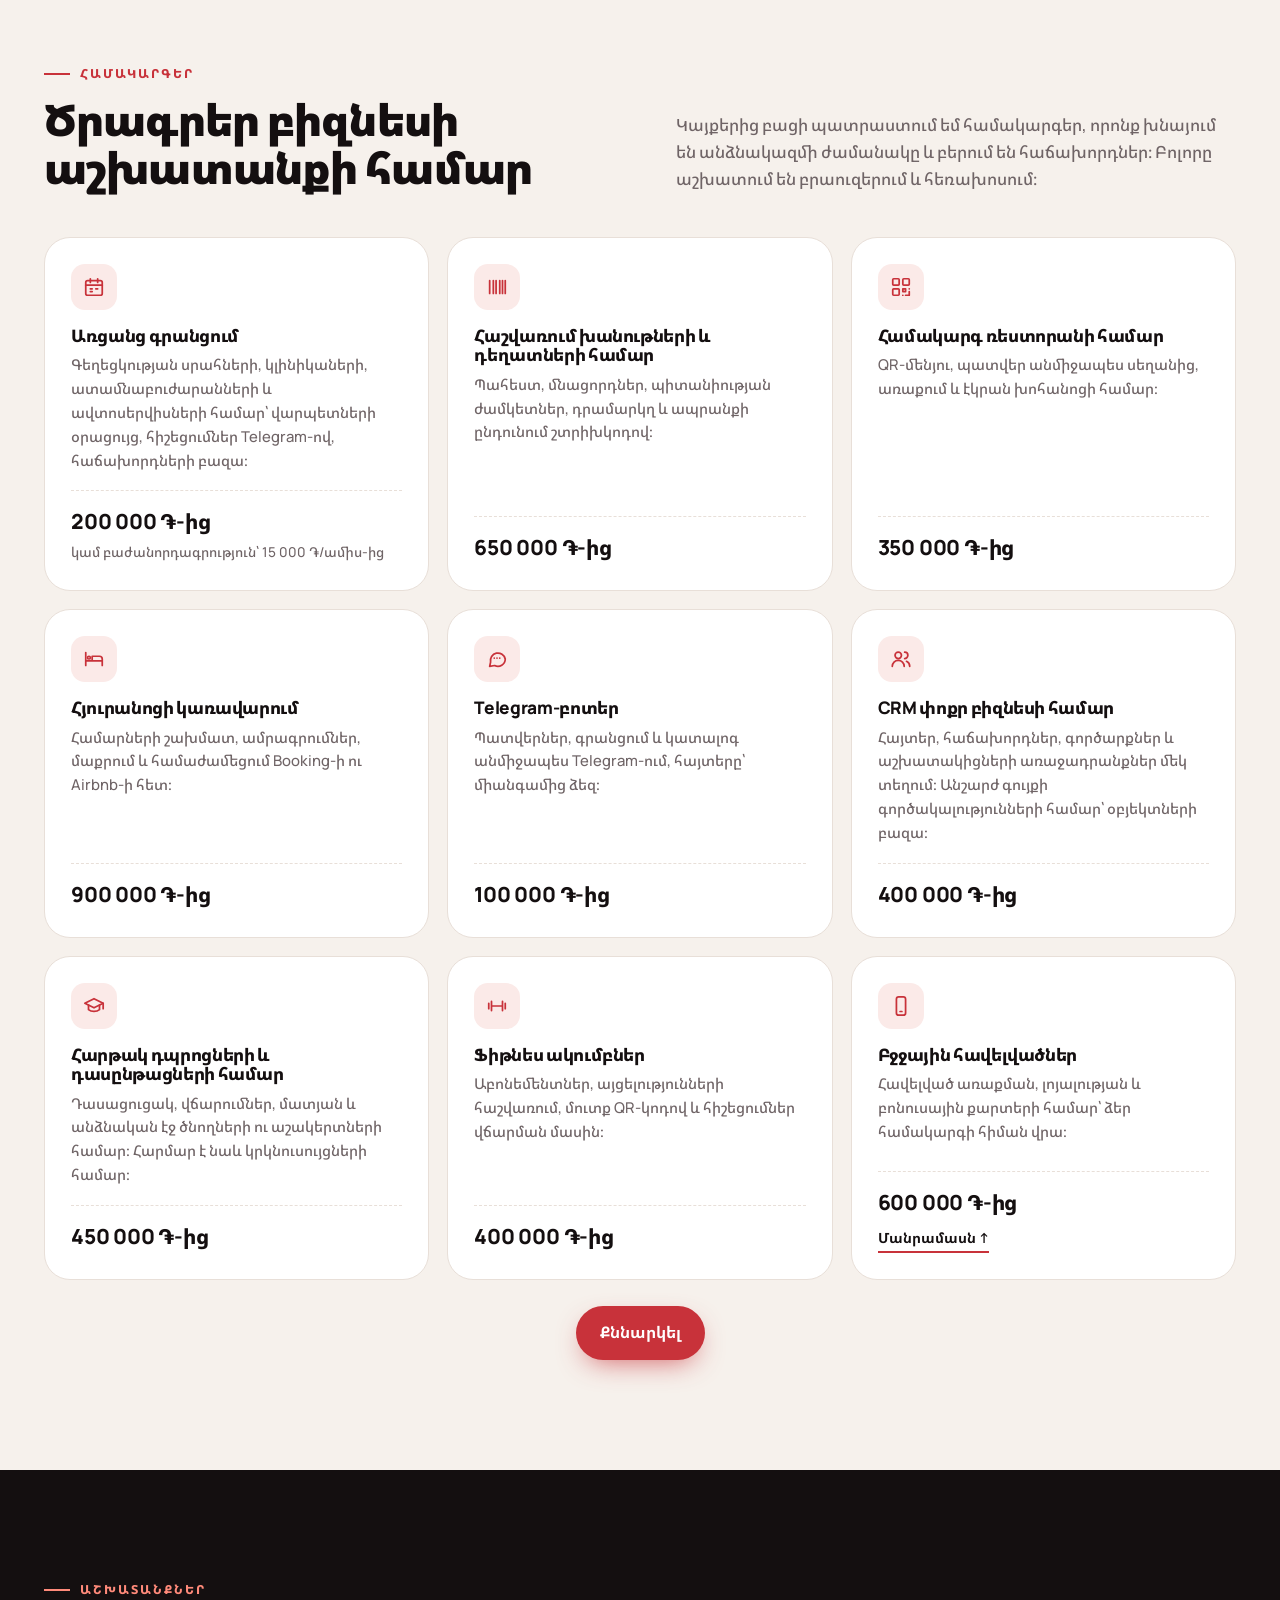
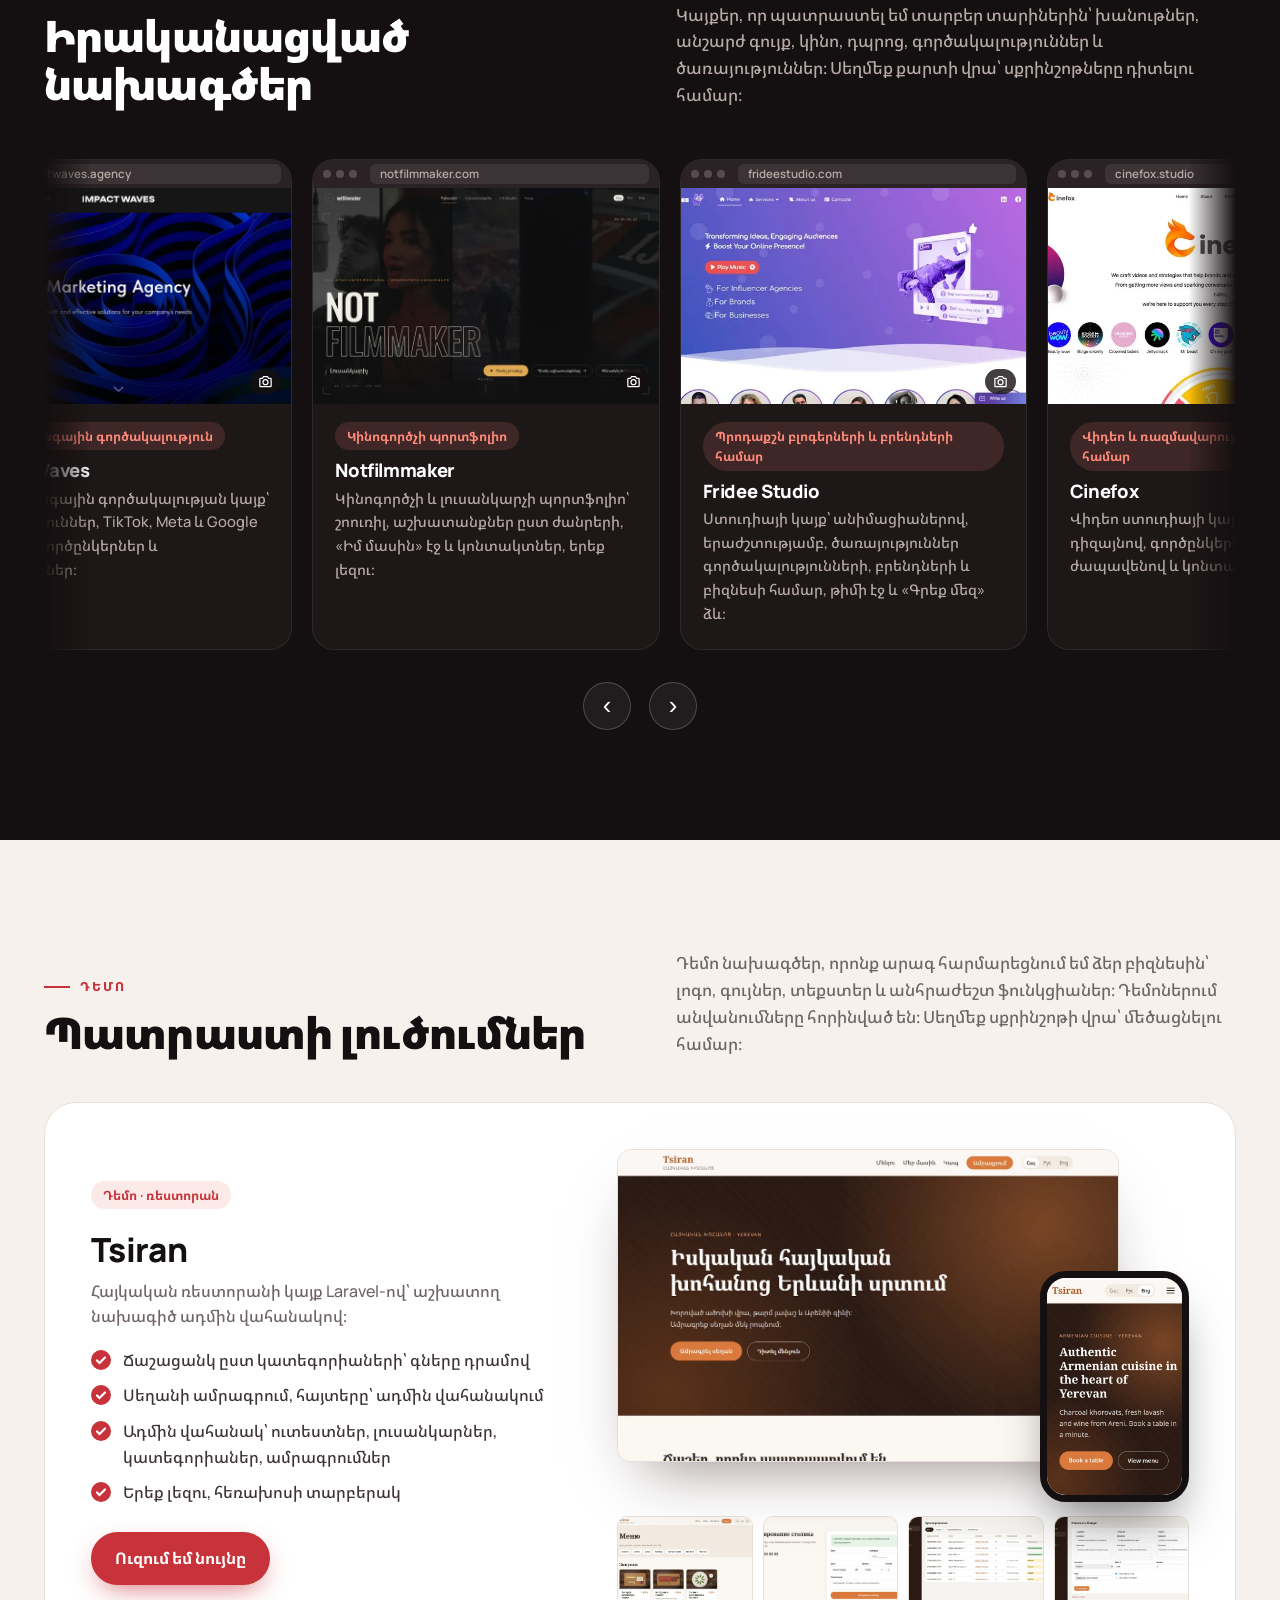
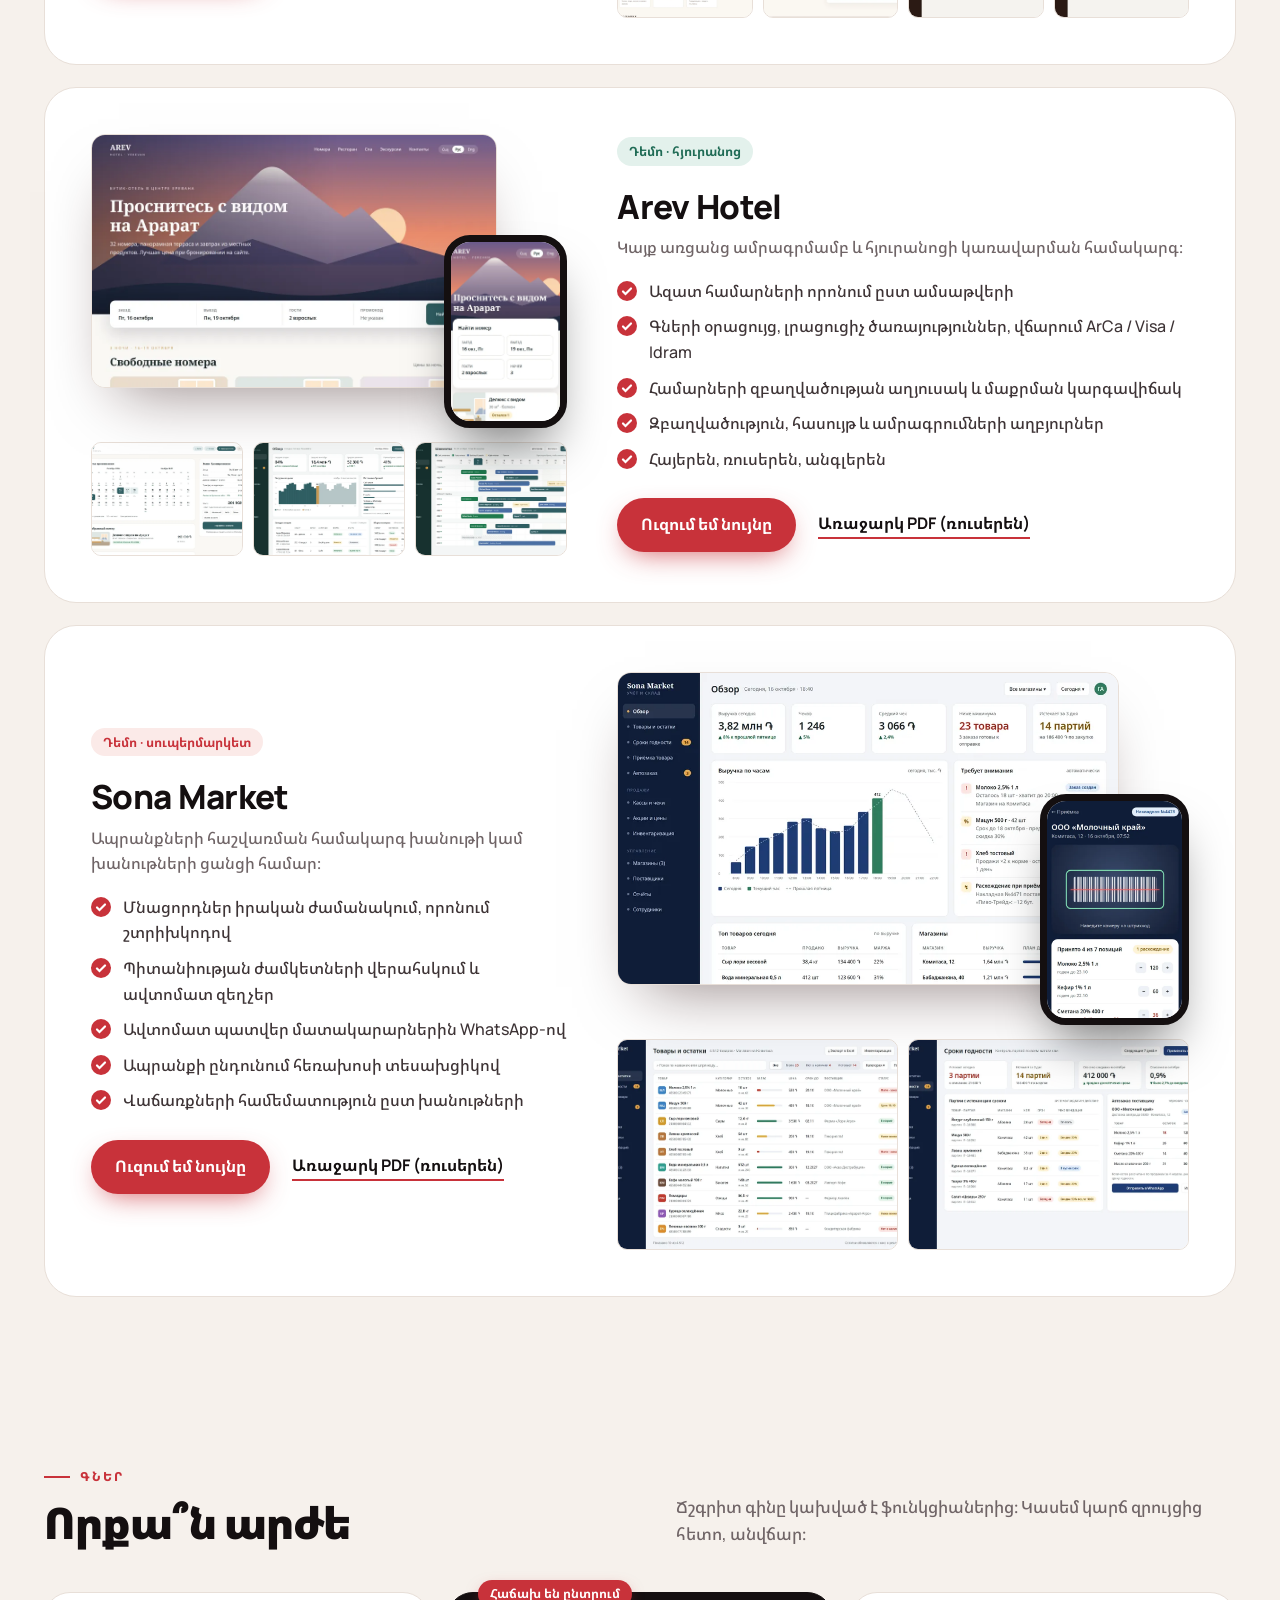
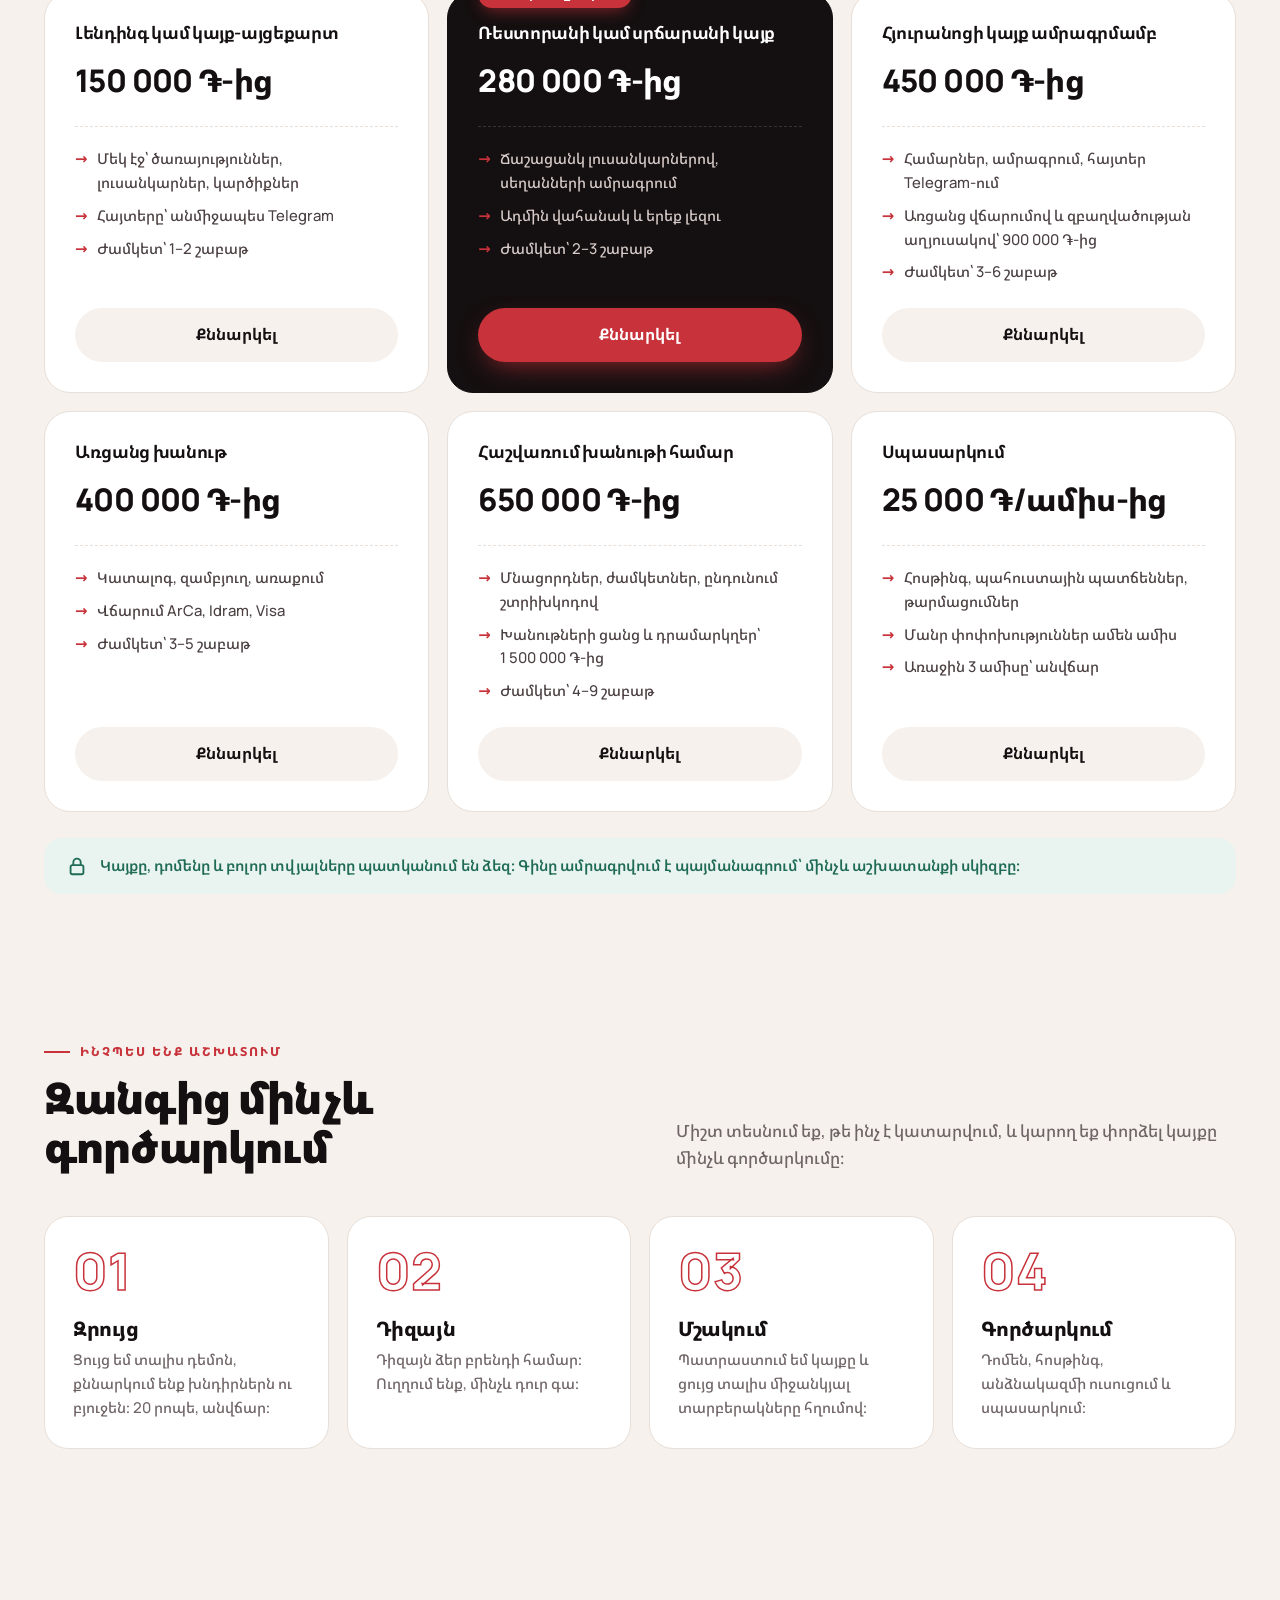
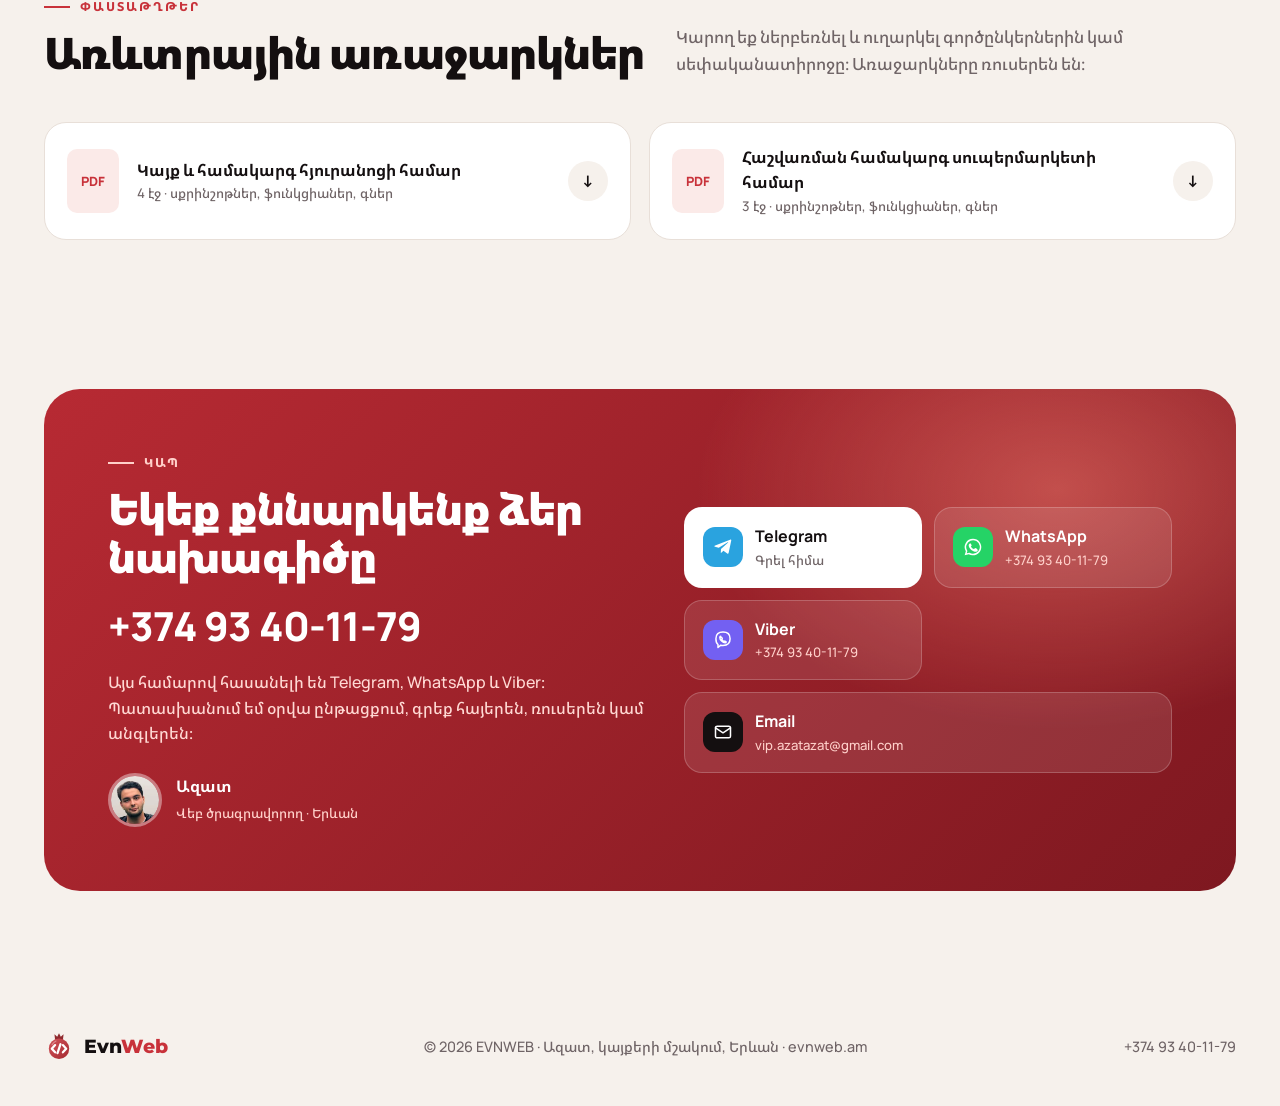
==== commit 8add1319: "Блок приложений: нейтральная иконка курьера вместо фото Co-Authored-By: Claude Opus 5.5 <noreply@ant" ====
--- a/site/index.html
+++ b/site/index.html
@@ -39,7 +39,7 @@
 <link rel="preload" href="assets/fonts/NotoSansArmenian-var-armenian.woff2" as="font" type="font/woff2" crossorigin>
 <link rel="preload" href="assets/fonts/Manrope-var-latin.woff2" as="font" type="font/woff2" crossorigin>
 <link rel="stylesheet" href="assets/fonts/fonts.css?v=3">
-<link rel="stylesheet" href="assets/css/site.css?v=13">
+<link rel="stylesheet" href="assets/css/site.css?v=14">
 <script type="application/ld+json">{"@context":"https://schema.org","@graph":[{"@type":"ProfessionalService","@id":"https://evnweb.am/#business","name":"EVNWEB","url":"https://evnweb.am/","logo":"https://evnweb.am/assets/img/logo-180.png","image":"https://evnweb.am/assets/img/og.png","description":"Կայքերի և համակարգերի մշակում ռեստորանների, հյուրանոցների և խանութների համար Երևանում։","telephone":"+37493401179","email":"vip.azatazat@gmail.com","founder":{"@type":"Person","name":"Ազատ"},"address":{"@type":"PostalAddress","addressLocality":"Երևան","addressCountry":"AM"},"geo":{"@type":"GeoCoordinates","latitude":40.1792,"longitude":44.4991},"areaServed":{"@type":"Country","name":"Armenia"},"availableLanguage":["hy","ru","en"],"priceRange":"100000–1500000 AMD","currenciesAccepted":"AMD","sameAs":["https://t.me/+37493401179","https://www.instagram.com/evnweb/"],"contactPoint":{"@type":"ContactPoint","telephone":"+37493401179","contactType":"customer service","availableLanguage":["Armenian","Russian","English"]},"hasOfferCatalog":{"@type":"OfferCatalog","name":"Կայքերի պատրաստում","itemListElement":[{"@type":"Offer","itemOffered":{"@type":"Service","name":"Լենդինգ կամ կայք-այցեքարտ"},"priceSpecification":{"@type":"PriceSpecification","minPrice":150000,"priceCurrency":"AMD"}},{"@type":"Offer","itemOffered":{"@type":"Service","name":"Ռեստորանի կամ սրճարանի կայք"},"priceSpecification":{"@type":"PriceSpecification","minPrice":280000,"priceCurrency":"AMD"}},{"@type":"Offer","itemOffered":{"@type":"Service","name":"Հյուրանոցի կայք ամրագրմամբ"},"priceSpecification":{"@type":"PriceSpecification","minPrice":450000,"priceCurrency":"AMD"}},{"@type":"Offer","itemOffered":{"@type":"Service","name":"Առցանց խանութ"},"priceSpecification":{"@type":"PriceSpecification","minPrice":400000,"priceCurrency":"AMD"}},{"@type":"Offer","itemOffered":{"@type":"Service","name":"Հաշվառում խանութի համար"},"priceSpecification":{"@type":"PriceSpecification","minPrice":650000,"priceCurrency":"AMD"}},{"@type":"Offer","itemOffered":{"@type":"Service","name":"Սպասարկում"},"priceSpecification":{"@type":"PriceSpecification","minPrice":25000,"priceCurrency":"AMD"}},{"@type":"Offer","itemOffered":{"@type":"Service","name":"Առցանց գրանցում"},"priceSpecification":{"@type":"PriceSpecification","minPrice":200000,"priceCurrency":"AMD"}},{"@type":"Offer","itemOffered":{"@type":"Service","name":"Հաշվառում խանութների և դեղատների համար"},"priceSpecification":{"@type":"PriceSpecification","minPrice":650000,"priceCurrency":"AMD"}},{"@type":"Offer","itemOffered":{"@type":"Service","name":"Համակարգ ռեստորանի համար"},"priceSpecification":{"@type":"PriceSpecification","minPrice":350000,"priceCurrency":"AMD"}},{"@type":"Offer","itemOffered":{"@type":"Service","name":"Հյուրանոցի կառավարում"},"priceSpecification":{"@type":"PriceSpecification","minPrice":900000,"priceCurrency":"AMD"}},{"@type":"Offer","itemOffered":{"@type":"Service","name":"Telegram-բոտեր"},"priceSpecification":{"@type":"PriceSpecification","minPrice":100000,"priceCurrency":"AMD"}},{"@type":"Offer","itemOffered":{"@type":"Service","name":"CRM փոքր բիզնեսի համար"},"priceSpecification":{"@type":"PriceSpecification","minPrice":400000,"priceCurrency":"AMD"}},{"@type":"Offer","itemOffered":{"@type":"Service","name":"Հարթակ դպրոցների և դասընթացների համար"},"priceSpecification":{"@type":"PriceSpecification","minPrice":450000,"priceCurrency":"AMD"}},{"@type":"Offer","itemOffered":{"@type":"Service","name":"Ֆիթնես ակումբներ"},"priceSpecification":{"@type":"PriceSpecification","minPrice":400000,"priceCurrency":"AMD"}},{"@type":"Offer","itemOffered":{"@type":"Service","name":"Բջջային հավելվածներ"},"priceSpecification":{"@type":"PriceSpecification","minPrice":600000,"priceCurrency":"AMD"}}]}},{"@type":"WebSite","@id":"https://evnweb.am/#website","url":"https://evnweb.am/","name":"EVNWEB","inLanguage":["hy","ru","en"],"publisher":{"@id":"https://evnweb.am/#business"}},{"@type":"WebPage","url":"https://evnweb.am/","name":"Կայքերի պատրաստում Երևանում՝ ռեստորան, հյուրանոց, խանութ | EVNWEB","description":"Կայքերի պատրաստում Երևանում՝ ռեստորանների, հյուրանոցների և խանութների համար։ Առցանց ամրագրում, ադմին վահանակ, ապրանքների հաշվառում, 3 լեզու։ Գները՝ 150 000 ֏-ից։","inLanguage":"hy","isPartOf":{"@id":"https://evnweb.am/#website"},"about":{"@id":"https://evnweb.am/#business"}}]}</script>
 <!-- Yandex.Metrika counter -->
 <script type="text/javascript">
@@ -170,7 +170,7 @@
       <div class="tr__map"><svg viewBox="0 0 220 200" preserveAspectRatio="xMidYMid slice"><rect width="220" height="200" fill="#efe9e3"/><path d="M0 40h220M0 120h220M60 0v200M150 0v200M0 180 220 70" stroke="#fff" stroke-width="10"/><rect x="72" y="52" width="66" height="56" rx="6" fill="#e2ecd9"/><rect x="162" y="132" width="50" height="40" rx="6" fill="#dde7ef"/><path d="M60 175V120h90V40" fill="none" stroke="#c8323a" stroke-width="4" stroke-dasharray="2 7" stroke-linecap="round"/><circle cx="150" cy="40" r="9" fill="#c8323a"/><circle cx="150" cy="40" r="3.5" fill="#fff"/><circle cx="105" cy="120" r="11" fill="#140f10"/><text x="105" y="124.5" font-size="12" text-anchor="middle">🛵</text></svg></div>
       <div class="tr__sheet"><small>Պատվեր #1042</small><b>Առաքիչը ճանապարհին է</b><em>12 րոպե</em>
         <div class="tr__steps"><span class="ok">Ընդունված</span><span class="ok">Պատրաստվում է</span><span class="on">Ճանապարհին</span></div>
-        <div class="tr__cour"><img src="assets/img/azat.webp" alt="" loading="lazy" width="160" height="160"><span>Արամ · առաքիչ</span><i>📞</i></div>
+        <div class="tr__cour"><b class="tr__av"><svg viewBox="0 0 24 24"><circle cx="12" cy="8" r="4"/><path d="M4 21a8 8 0 0 1 16 0Z"/></svg></b><span>Արամ · առաքիչ</span><i>📞</i></div>
       </div>
     </div></div>
     <div class="push push--1"><span class="push__ic">Ծ</span><div><b>Tsiran <small>հիմա</small></b><span>Ձեր պատվերը ճանապարհին է 🛵</span></div></div>
--- a/site/assets/css/site.css
+++ b/site/assets/css/site.css
@@ -405,3 +405,4 @@
 @media (max-width: 640px) { .apps { border-radius: 26px; padding: 26px 18px 10px; } .apps__feats { grid-template-columns: 1fr; } .apps__buy .btn { flex: 1 1 100%; } }
 .lc__promo { display: flex; align-items: center; gap: 9px; margin-top: 8px; background: #fbeae8; border-radius: 14px; padding: 6px; font-weight: 800; color: var(--red-d); }
 .lc__promo img { width: 42px; height: 42px; border-radius: 10px; object-fit: cover; }
+.tr__av { flex: none; width: 28px; height: 28px; border-radius: 50%; background: #e7dcd4; color: #8f7f7c; display: grid; place-items: center; margin: 0 !important; } .tr__av svg { width: 18px; height: 18px; fill: currentColor; }
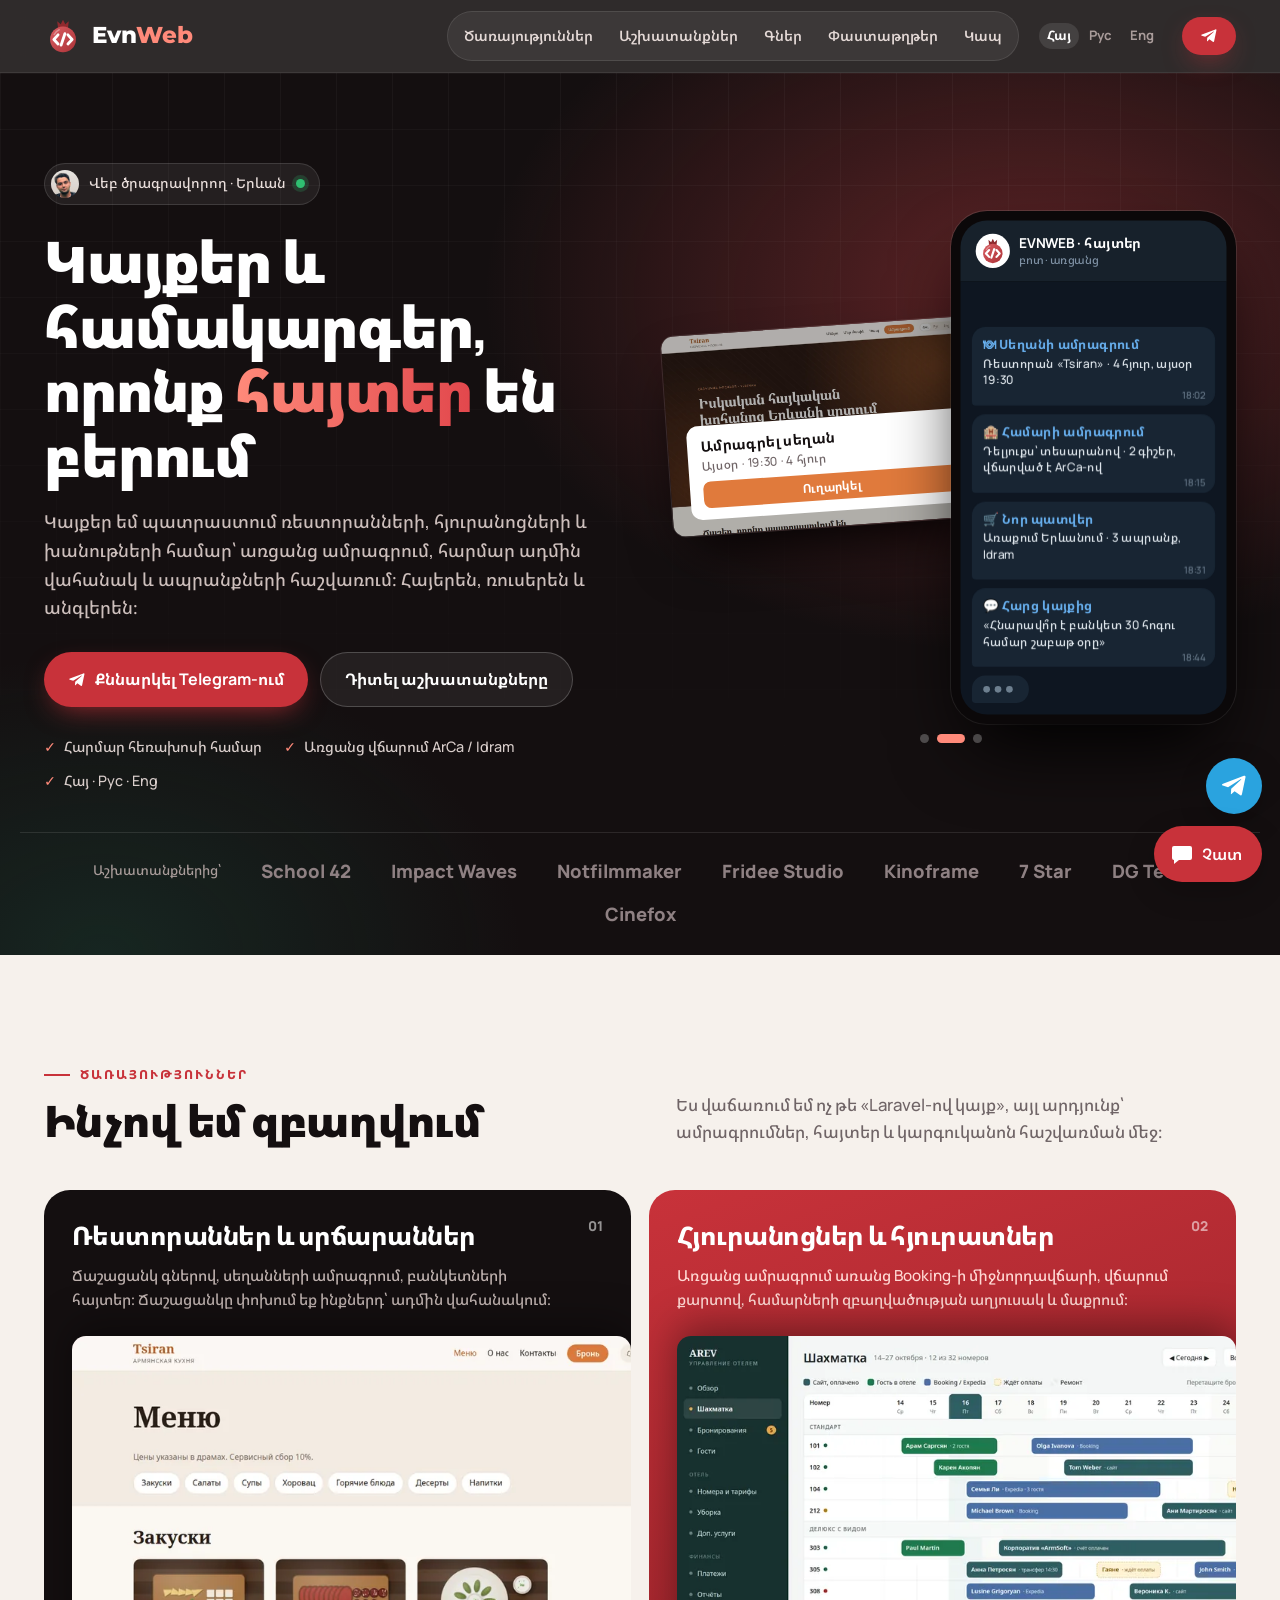
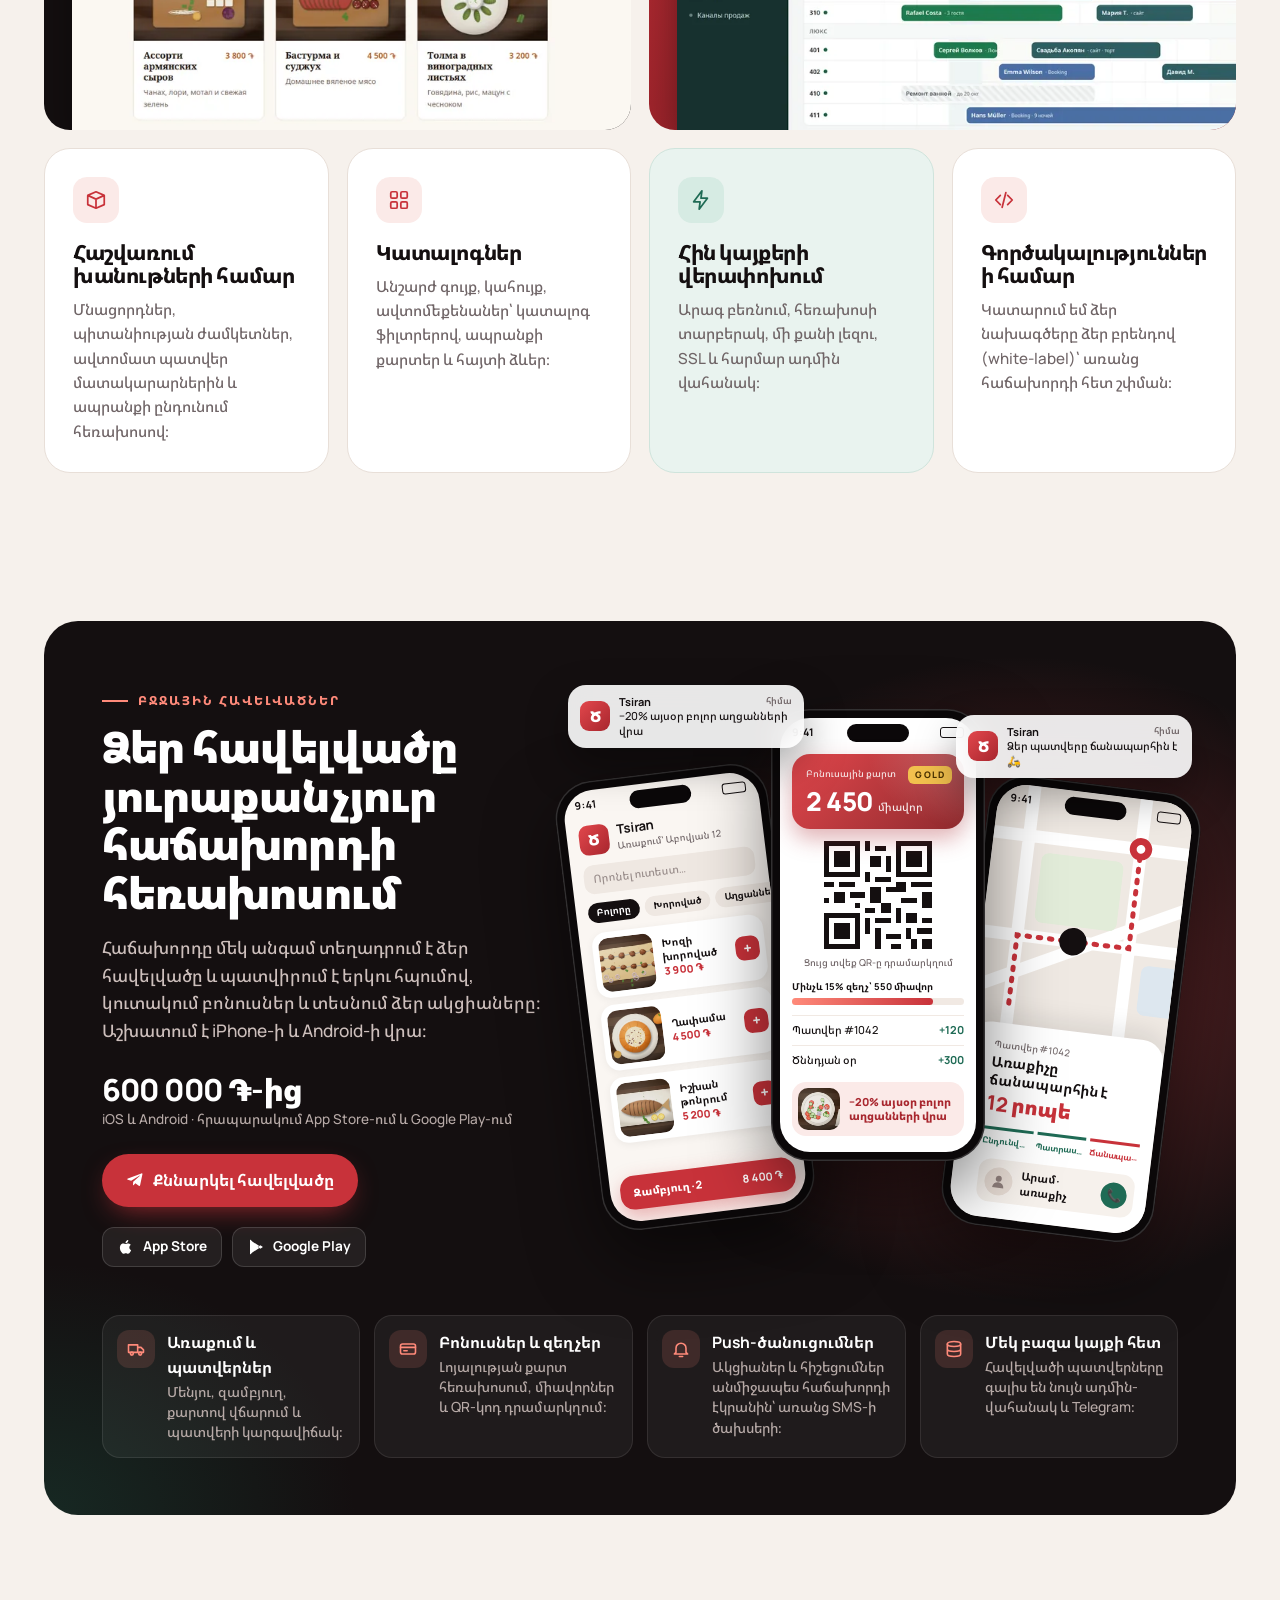
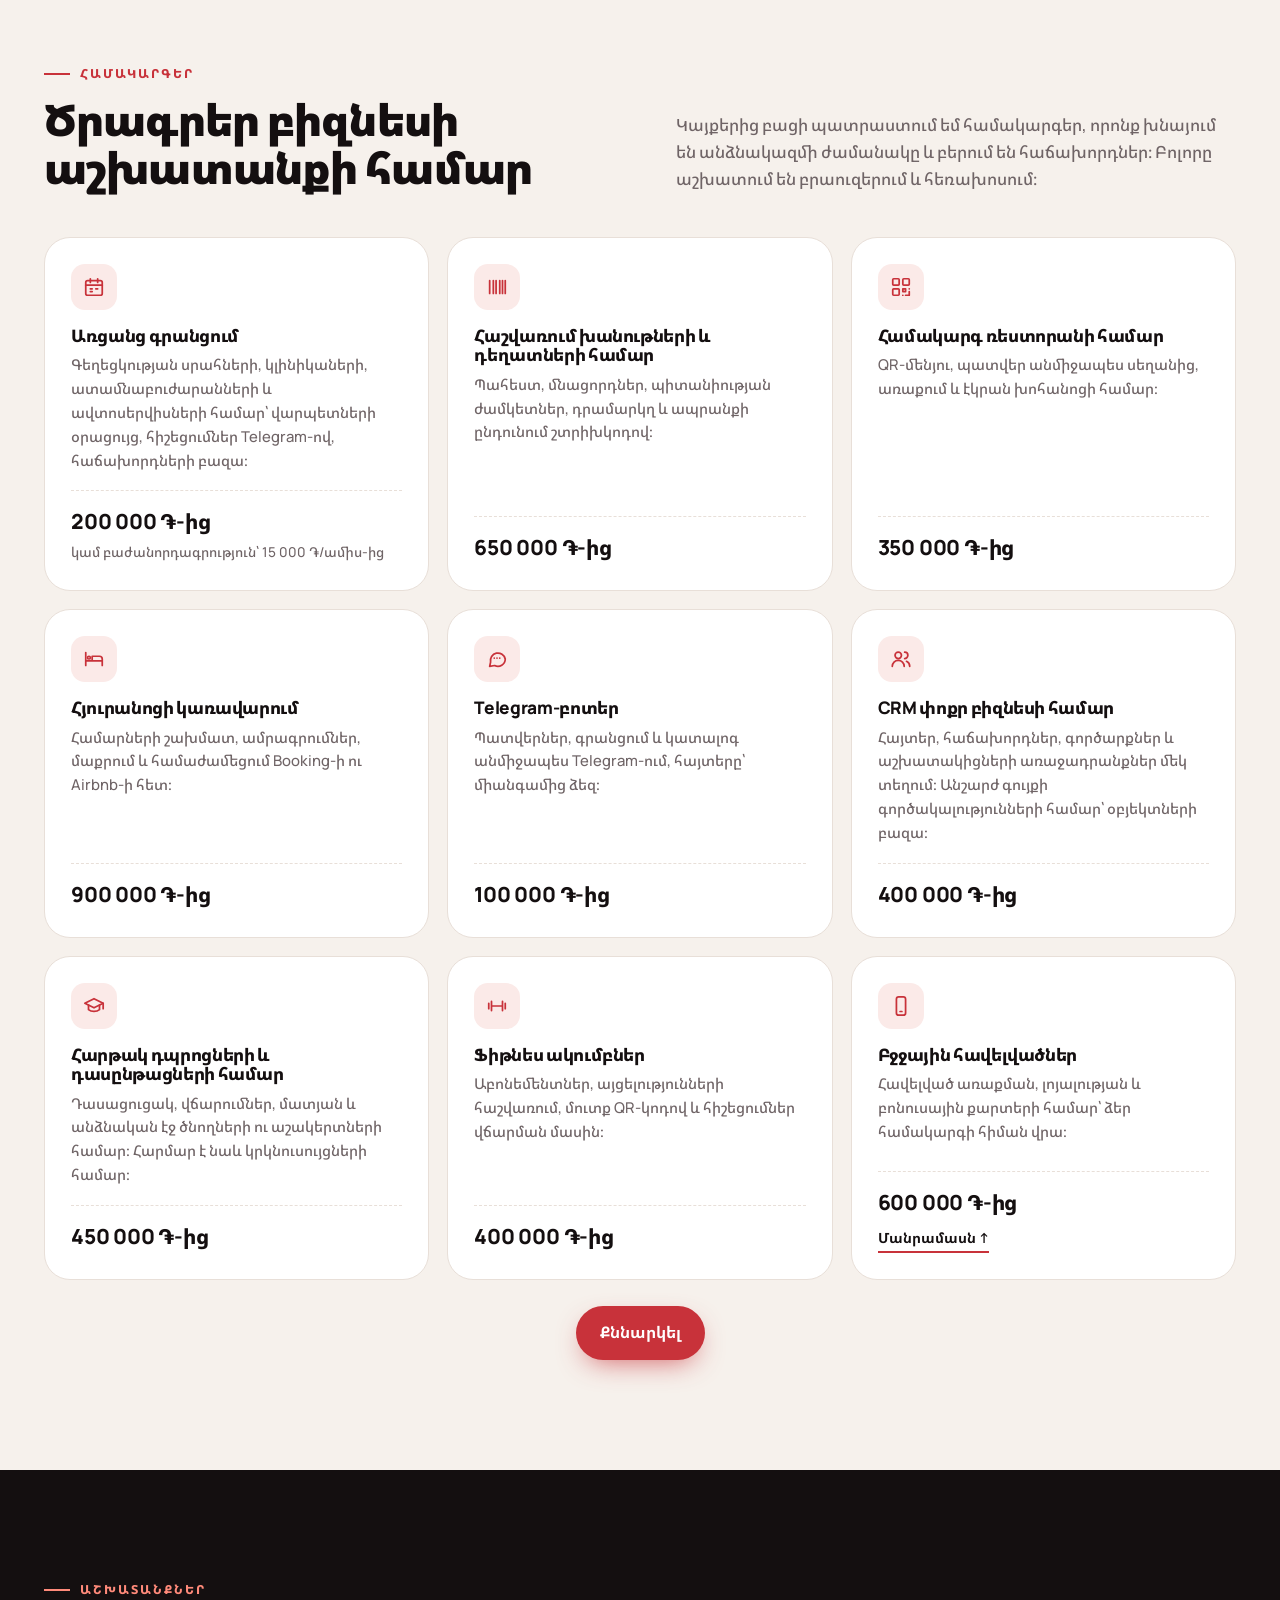
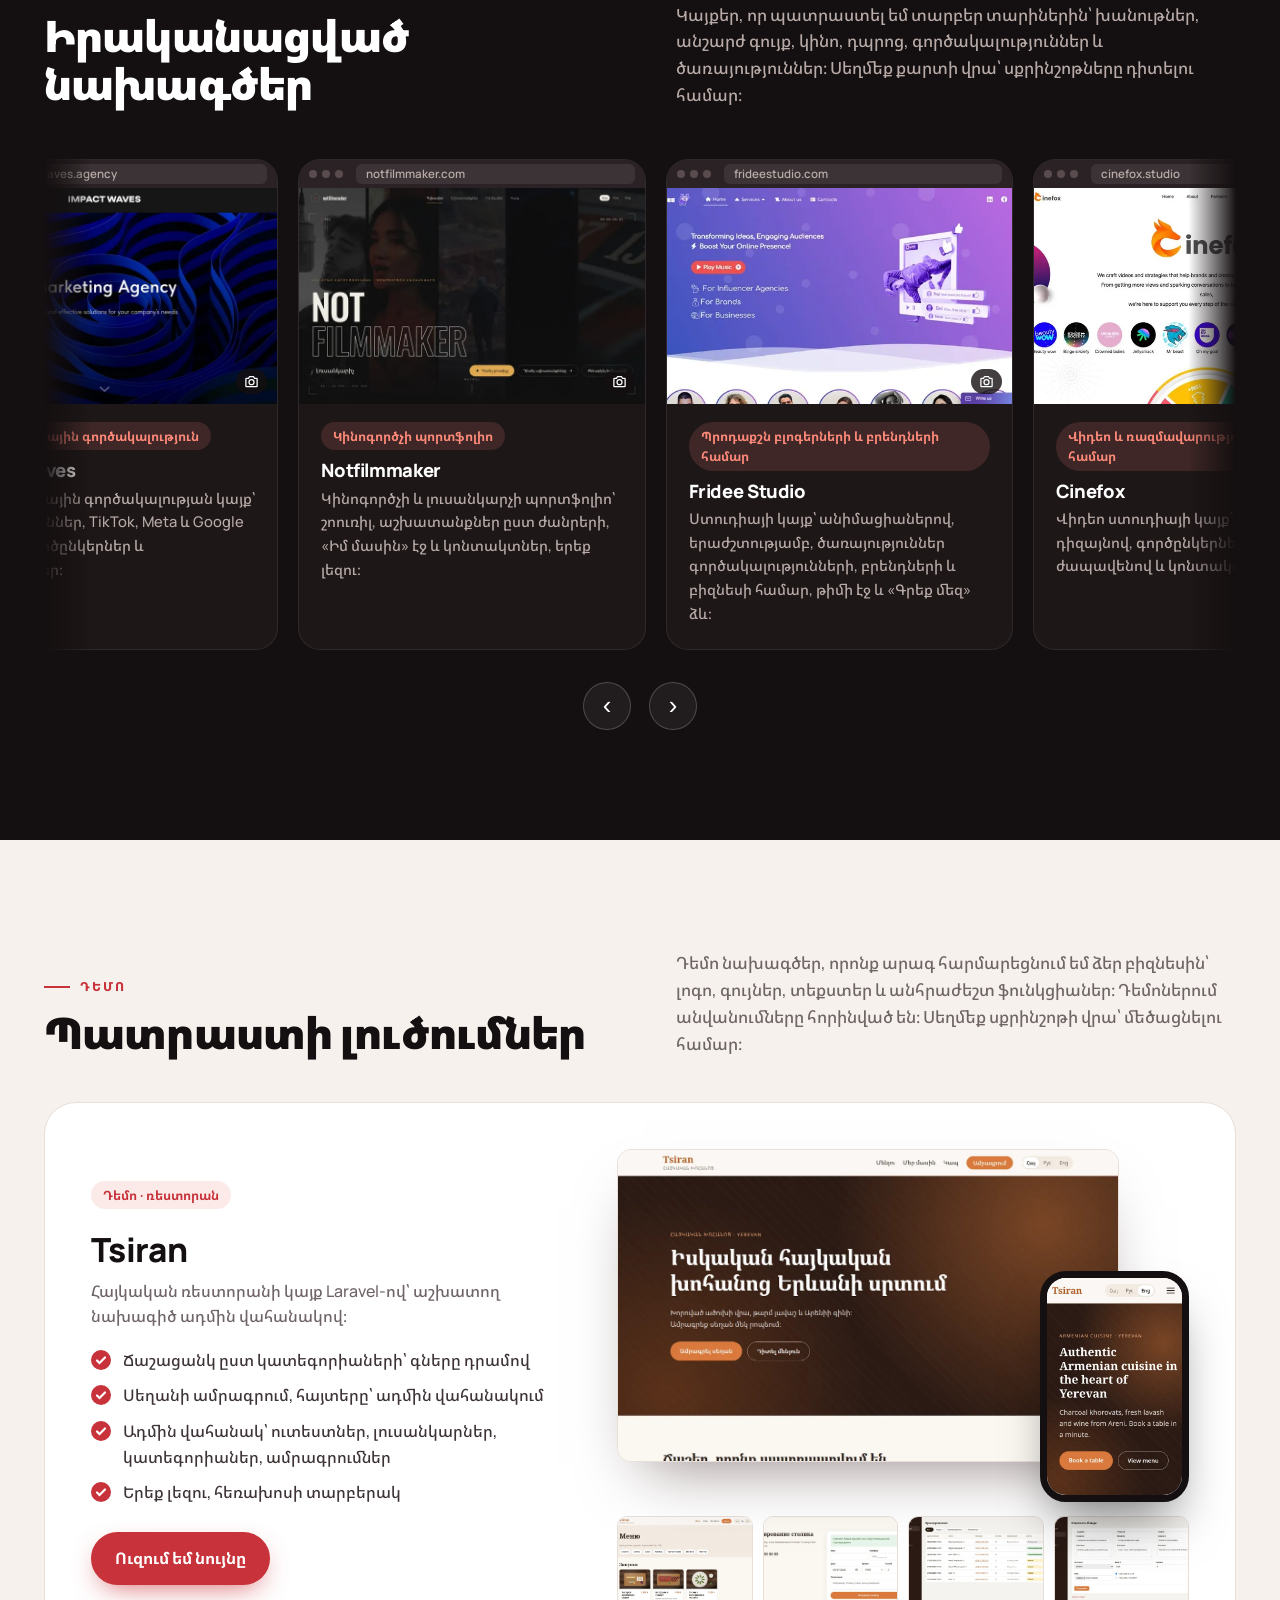
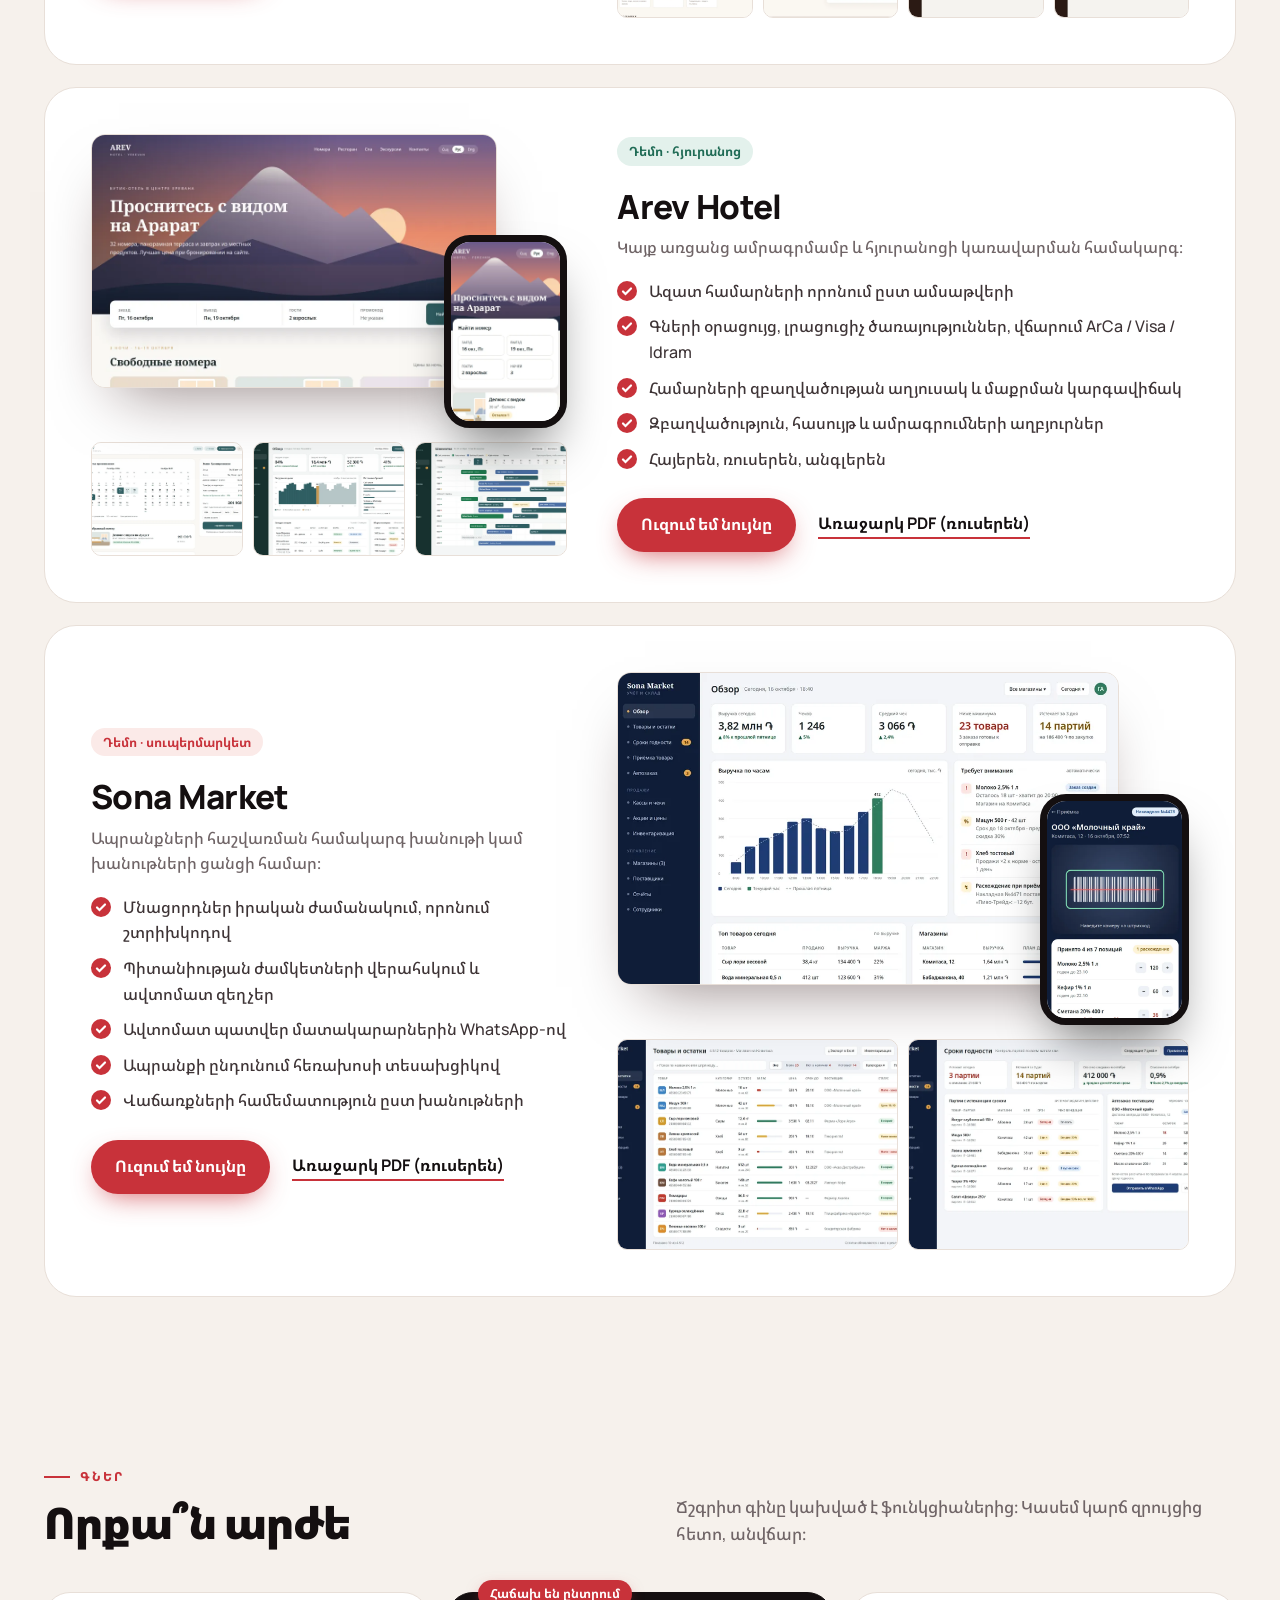
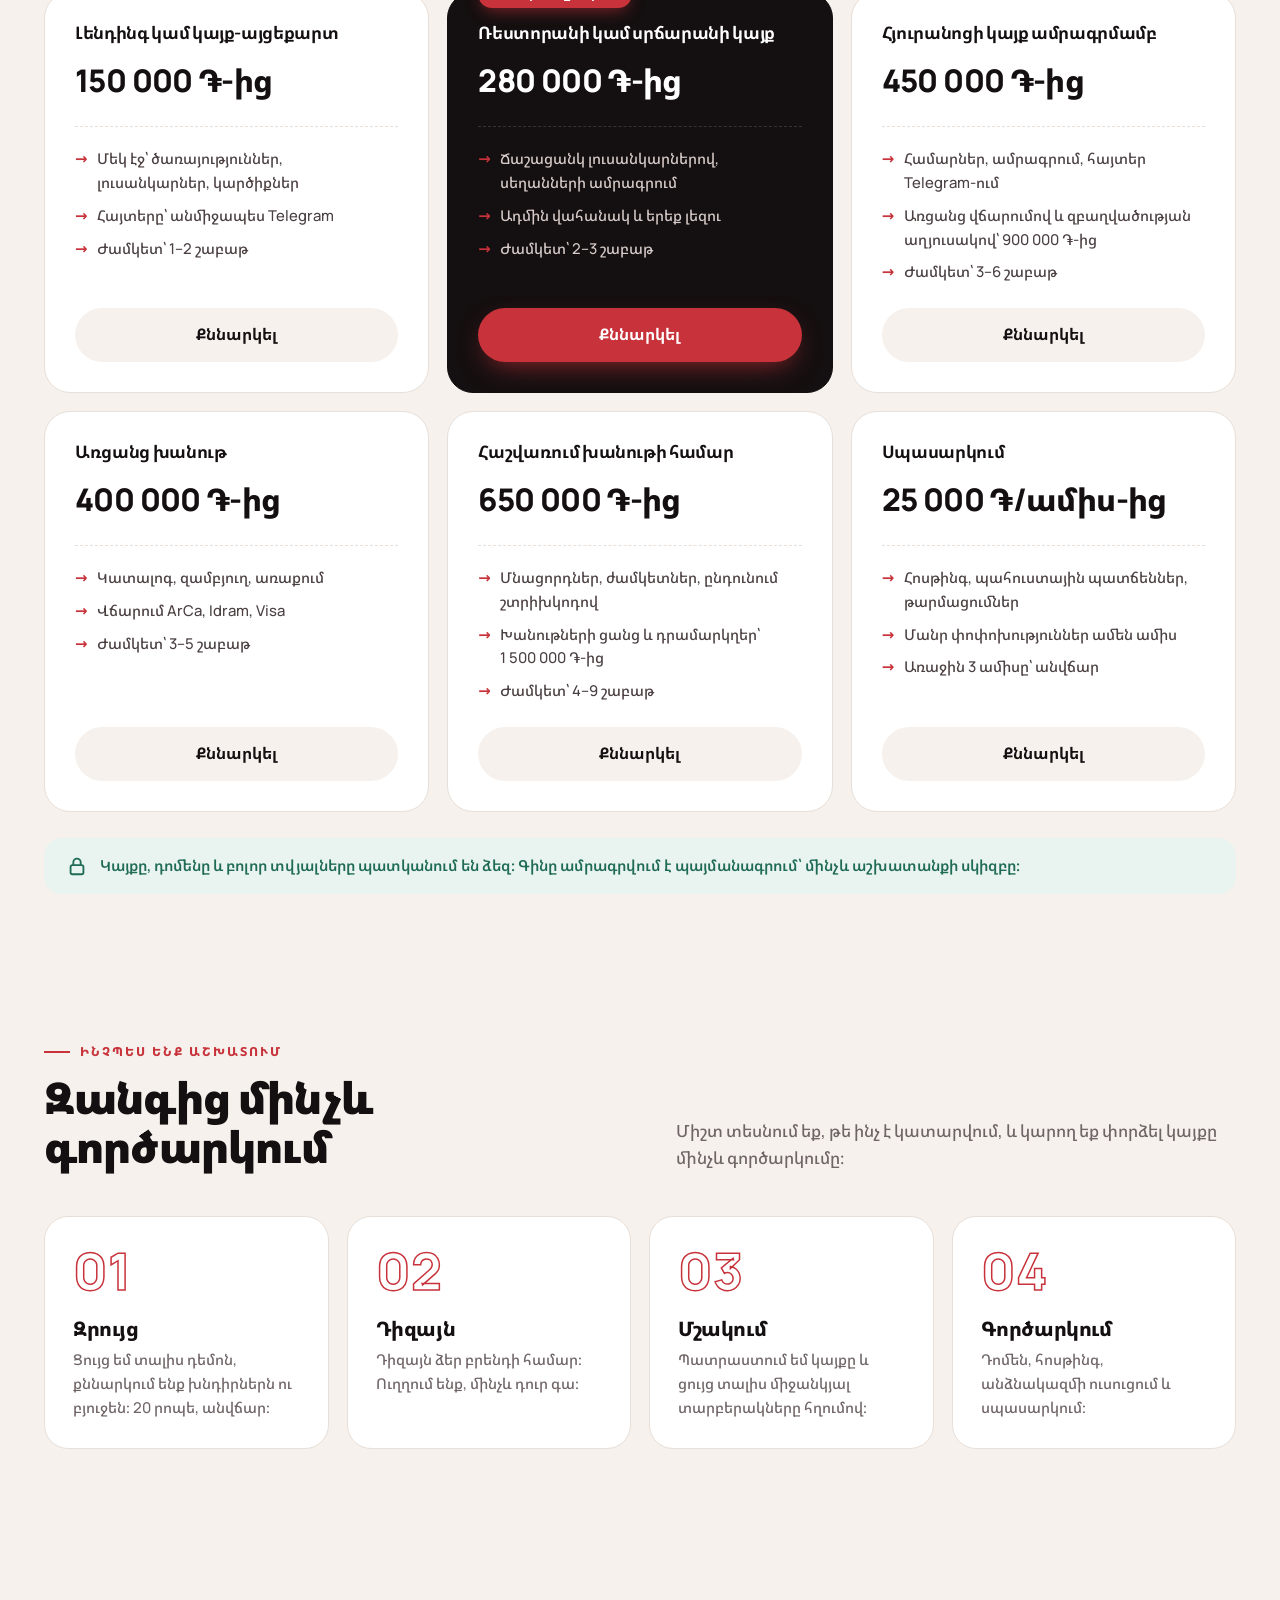
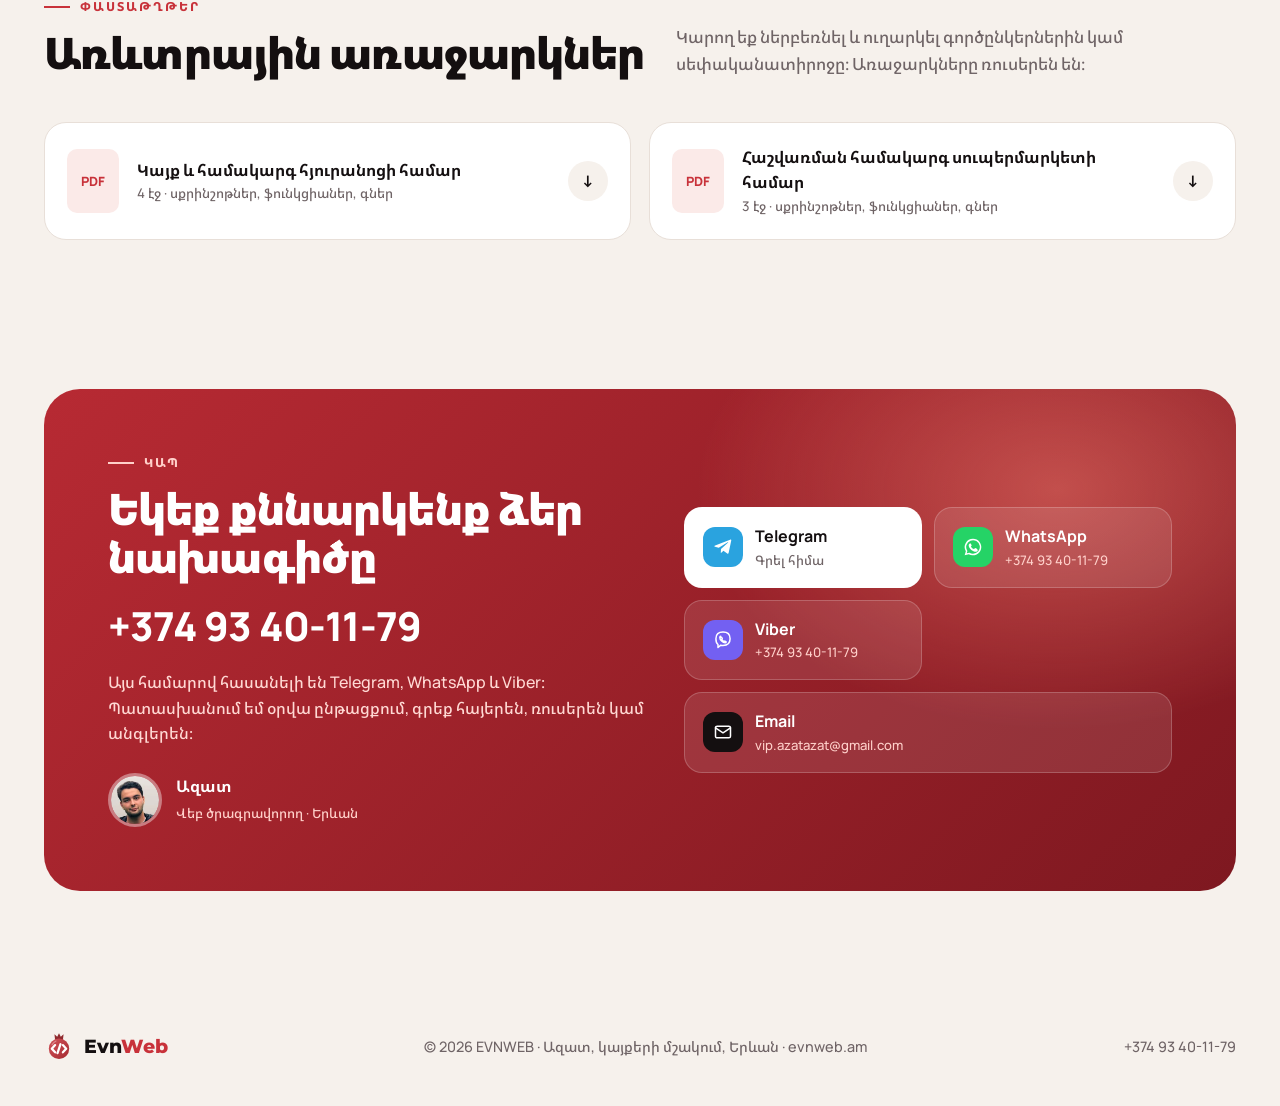
==== commit b9105cfa: "Иконка курьера по центру кружка Co-Authored-By: Claude Opus 5.5 <noreply@anthropic.com> Claude-Sessi" ====
--- a/site/index.html
+++ b/site/index.html
@@ -39,7 +39,7 @@
 <link rel="preload" href="assets/fonts/NotoSansArmenian-var-armenian.woff2" as="font" type="font/woff2" crossorigin>
 <link rel="preload" href="assets/fonts/Manrope-var-latin.woff2" as="font" type="font/woff2" crossorigin>
 <link rel="stylesheet" href="assets/fonts/fonts.css?v=3">
-<link rel="stylesheet" href="assets/css/site.css?v=14">
+<link rel="stylesheet" href="assets/css/site.css?v=15">
 <script type="application/ld+json">{"@context":"https://schema.org","@graph":[{"@type":"ProfessionalService","@id":"https://evnweb.am/#business","name":"EVNWEB","url":"https://evnweb.am/","logo":"https://evnweb.am/assets/img/logo-180.png","image":"https://evnweb.am/assets/img/og.png","description":"Կայքերի և համակարգերի մշակում ռեստորանների, հյուրանոցների և խանութների համար Երևանում։","telephone":"+37493401179","email":"vip.azatazat@gmail.com","founder":{"@type":"Person","name":"Ազատ"},"address":{"@type":"PostalAddress","addressLocality":"Երևան","addressCountry":"AM"},"geo":{"@type":"GeoCoordinates","latitude":40.1792,"longitude":44.4991},"areaServed":{"@type":"Country","name":"Armenia"},"availableLanguage":["hy","ru","en"],"priceRange":"100000–1500000 AMD","currenciesAccepted":"AMD","sameAs":["https://t.me/+37493401179","https://www.instagram.com/evnweb/"],"contactPoint":{"@type":"ContactPoint","telephone":"+37493401179","contactType":"customer service","availableLanguage":["Armenian","Russian","English"]},"hasOfferCatalog":{"@type":"OfferCatalog","name":"Կայքերի պատրաստում","itemListElement":[{"@type":"Offer","itemOffered":{"@type":"Service","name":"Լենդինգ կամ կայք-այցեքարտ"},"priceSpecification":{"@type":"PriceSpecification","minPrice":150000,"priceCurrency":"AMD"}},{"@type":"Offer","itemOffered":{"@type":"Service","name":"Ռեստորանի կամ սրճարանի կայք"},"priceSpecification":{"@type":"PriceSpecification","minPrice":280000,"priceCurrency":"AMD"}},{"@type":"Offer","itemOffered":{"@type":"Service","name":"Հյուրանոցի կայք ամրագրմամբ"},"priceSpecification":{"@type":"PriceSpecification","minPrice":450000,"priceCurrency":"AMD"}},{"@type":"Offer","itemOffered":{"@type":"Service","name":"Առցանց խանութ"},"priceSpecification":{"@type":"PriceSpecification","minPrice":400000,"priceCurrency":"AMD"}},{"@type":"Offer","itemOffered":{"@type":"Service","name":"Հաշվառում խանութի համար"},"priceSpecification":{"@type":"PriceSpecification","minPrice":650000,"priceCurrency":"AMD"}},{"@type":"Offer","itemOffered":{"@type":"Service","name":"Սպասարկում"},"priceSpecification":{"@type":"PriceSpecification","minPrice":25000,"priceCurrency":"AMD"}},{"@type":"Offer","itemOffered":{"@type":"Service","name":"Առցանց գրանցում"},"priceSpecification":{"@type":"PriceSpecification","minPrice":200000,"priceCurrency":"AMD"}},{"@type":"Offer","itemOffered":{"@type":"Service","name":"Հաշվառում խանութների և դեղատների համար"},"priceSpecification":{"@type":"PriceSpecification","minPrice":650000,"priceCurrency":"AMD"}},{"@type":"Offer","itemOffered":{"@type":"Service","name":"Համակարգ ռեստորանի համար"},"priceSpecification":{"@type":"PriceSpecification","minPrice":350000,"priceCurrency":"AMD"}},{"@type":"Offer","itemOffered":{"@type":"Service","name":"Հյուրանոցի կառավարում"},"priceSpecification":{"@type":"PriceSpecification","minPrice":900000,"priceCurrency":"AMD"}},{"@type":"Offer","itemOffered":{"@type":"Service","name":"Telegram-բոտեր"},"priceSpecification":{"@type":"PriceSpecification","minPrice":100000,"priceCurrency":"AMD"}},{"@type":"Offer","itemOffered":{"@type":"Service","name":"CRM փոքր բիզնեսի համար"},"priceSpecification":{"@type":"PriceSpecification","minPrice":400000,"priceCurrency":"AMD"}},{"@type":"Offer","itemOffered":{"@type":"Service","name":"Հարթակ դպրոցների և դասընթացների համար"},"priceSpecification":{"@type":"PriceSpecification","minPrice":450000,"priceCurrency":"AMD"}},{"@type":"Offer","itemOffered":{"@type":"Service","name":"Ֆիթնես ակումբներ"},"priceSpecification":{"@type":"PriceSpecification","minPrice":400000,"priceCurrency":"AMD"}},{"@type":"Offer","itemOffered":{"@type":"Service","name":"Բջջային հավելվածներ"},"priceSpecification":{"@type":"PriceSpecification","minPrice":600000,"priceCurrency":"AMD"}}]}},{"@type":"WebSite","@id":"https://evnweb.am/#website","url":"https://evnweb.am/","name":"EVNWEB","inLanguage":["hy","ru","en"],"publisher":{"@id":"https://evnweb.am/#business"}},{"@type":"WebPage","url":"https://evnweb.am/","name":"Կայքերի պատրաստում Երևանում՝ ռեստորան, հյուրանոց, խանութ | EVNWEB","description":"Կայքերի պատրաստում Երևանում՝ ռեստորանների, հյուրանոցների և խանութների համար։ Առցանց ամրագրում, ադմին վահանակ, ապրանքների հաշվառում, 3 լեզու։ Գները՝ 150 000 ֏-ից։","inLanguage":"hy","isPartOf":{"@id":"https://evnweb.am/#website"},"about":{"@id":"https://evnweb.am/#business"}}]}</script>
 <!-- Yandex.Metrika counter -->
 <script type="text/javascript">
@@ -170,7 +170,7 @@
       <div class="tr__map"><svg viewBox="0 0 220 200" preserveAspectRatio="xMidYMid slice"><rect width="220" height="200" fill="#efe9e3"/><path d="M0 40h220M0 120h220M60 0v200M150 0v200M0 180 220 70" stroke="#fff" stroke-width="10"/><rect x="72" y="52" width="66" height="56" rx="6" fill="#e2ecd9"/><rect x="162" y="132" width="50" height="40" rx="6" fill="#dde7ef"/><path d="M60 175V120h90V40" fill="none" stroke="#c8323a" stroke-width="4" stroke-dasharray="2 7" stroke-linecap="round"/><circle cx="150" cy="40" r="9" fill="#c8323a"/><circle cx="150" cy="40" r="3.5" fill="#fff"/><circle cx="105" cy="120" r="11" fill="#140f10"/><text x="105" y="124.5" font-size="12" text-anchor="middle">🛵</text></svg></div>
       <div class="tr__sheet"><small>Պատվեր #1042</small><b>Առաքիչը ճանապարհին է</b><em>12 րոպե</em>
         <div class="tr__steps"><span class="ok">Ընդունված</span><span class="ok">Պատրաստվում է</span><span class="on">Ճանապարհին</span></div>
-        <div class="tr__cour"><b class="tr__av"><svg viewBox="0 0 24 24"><circle cx="12" cy="8" r="4"/><path d="M4 21a8 8 0 0 1 16 0Z"/></svg></b><span>Արամ · առաքիչ</span><i>📞</i></div>
+        <div class="tr__cour"><b class="tr__av"><svg viewBox="0 0 24 24"><circle cx="12" cy="8.5" r="4"/><path d="M4.5 20.5a7.5 7.5 0 0 1 15 0Z"/></svg></b><span>Արամ · առաքիչ</span><i>📞</i></div>
       </div>
     </div></div>
     <div class="push push--1"><span class="push__ic">Ծ</span><div><b>Tsiran <small>հիմա</small></b><span>Ձեր պատվերը ճանապարհին է 🛵</span></div></div>
--- a/site/assets/css/site.css
+++ b/site/assets/css/site.css
@@ -405,4 +405,4 @@
 @media (max-width: 640px) { .apps { border-radius: 26px; padding: 26px 18px 10px; } .apps__feats { grid-template-columns: 1fr; } .apps__buy .btn { flex: 1 1 100%; } }
 .lc__promo { display: flex; align-items: center; gap: 9px; margin-top: 8px; background: #fbeae8; border-radius: 14px; padding: 6px; font-weight: 800; color: var(--red-d); }
 .lc__promo img { width: 42px; height: 42px; border-radius: 10px; object-fit: cover; }
-.tr__av { flex: none; width: 28px; height: 28px; border-radius: 50%; background: #e7dcd4; color: #8f7f7c; display: grid; place-items: center; margin: 0 !important; } .tr__av svg { width: 18px; height: 18px; fill: currentColor; }
+.tr__sheet .tr__av { flex: none; width: 28px; height: 28px; border-radius: 50%; background: #e7dcd4; color: #8f7f7c; display: grid; place-items: center; margin: 0; padding: 0; font-size: 0; line-height: 0; overflow: hidden; } .tr__av svg { display: block; width: 18px; height: 18px; fill: currentColor; }
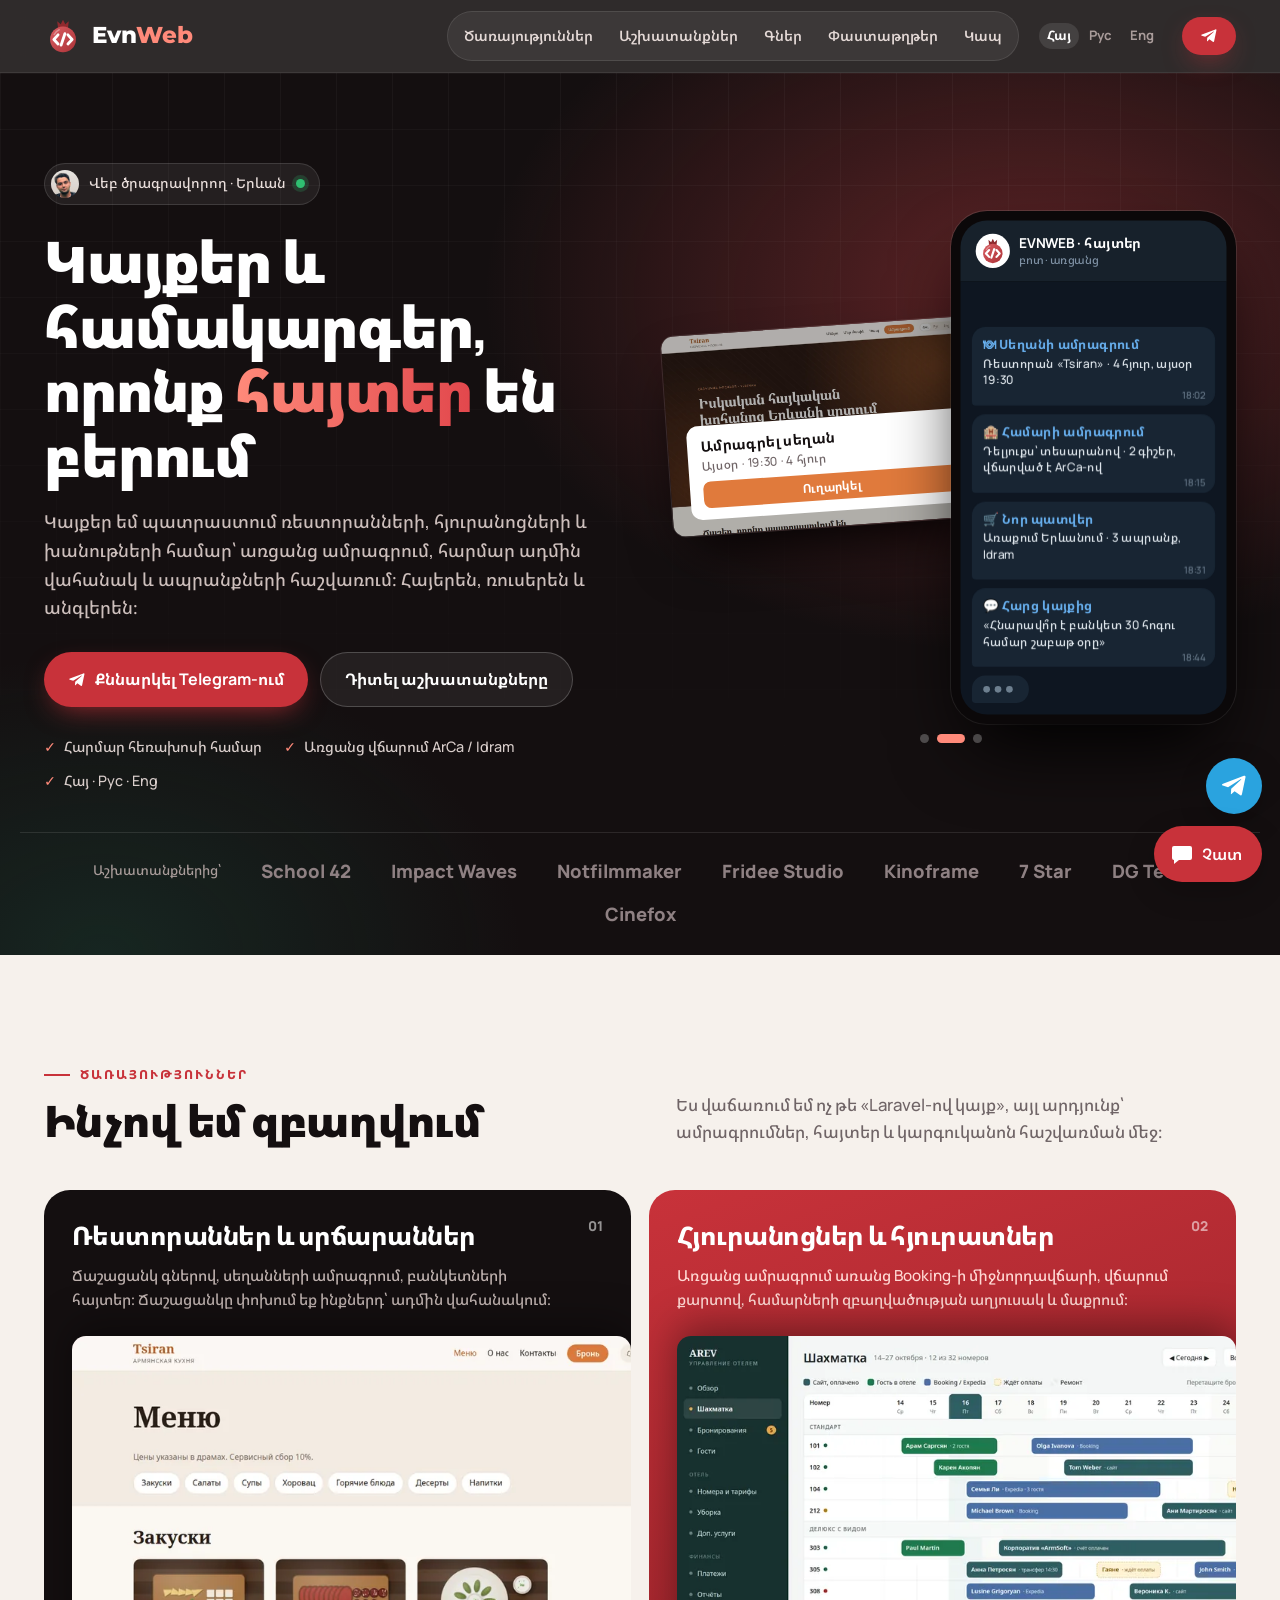
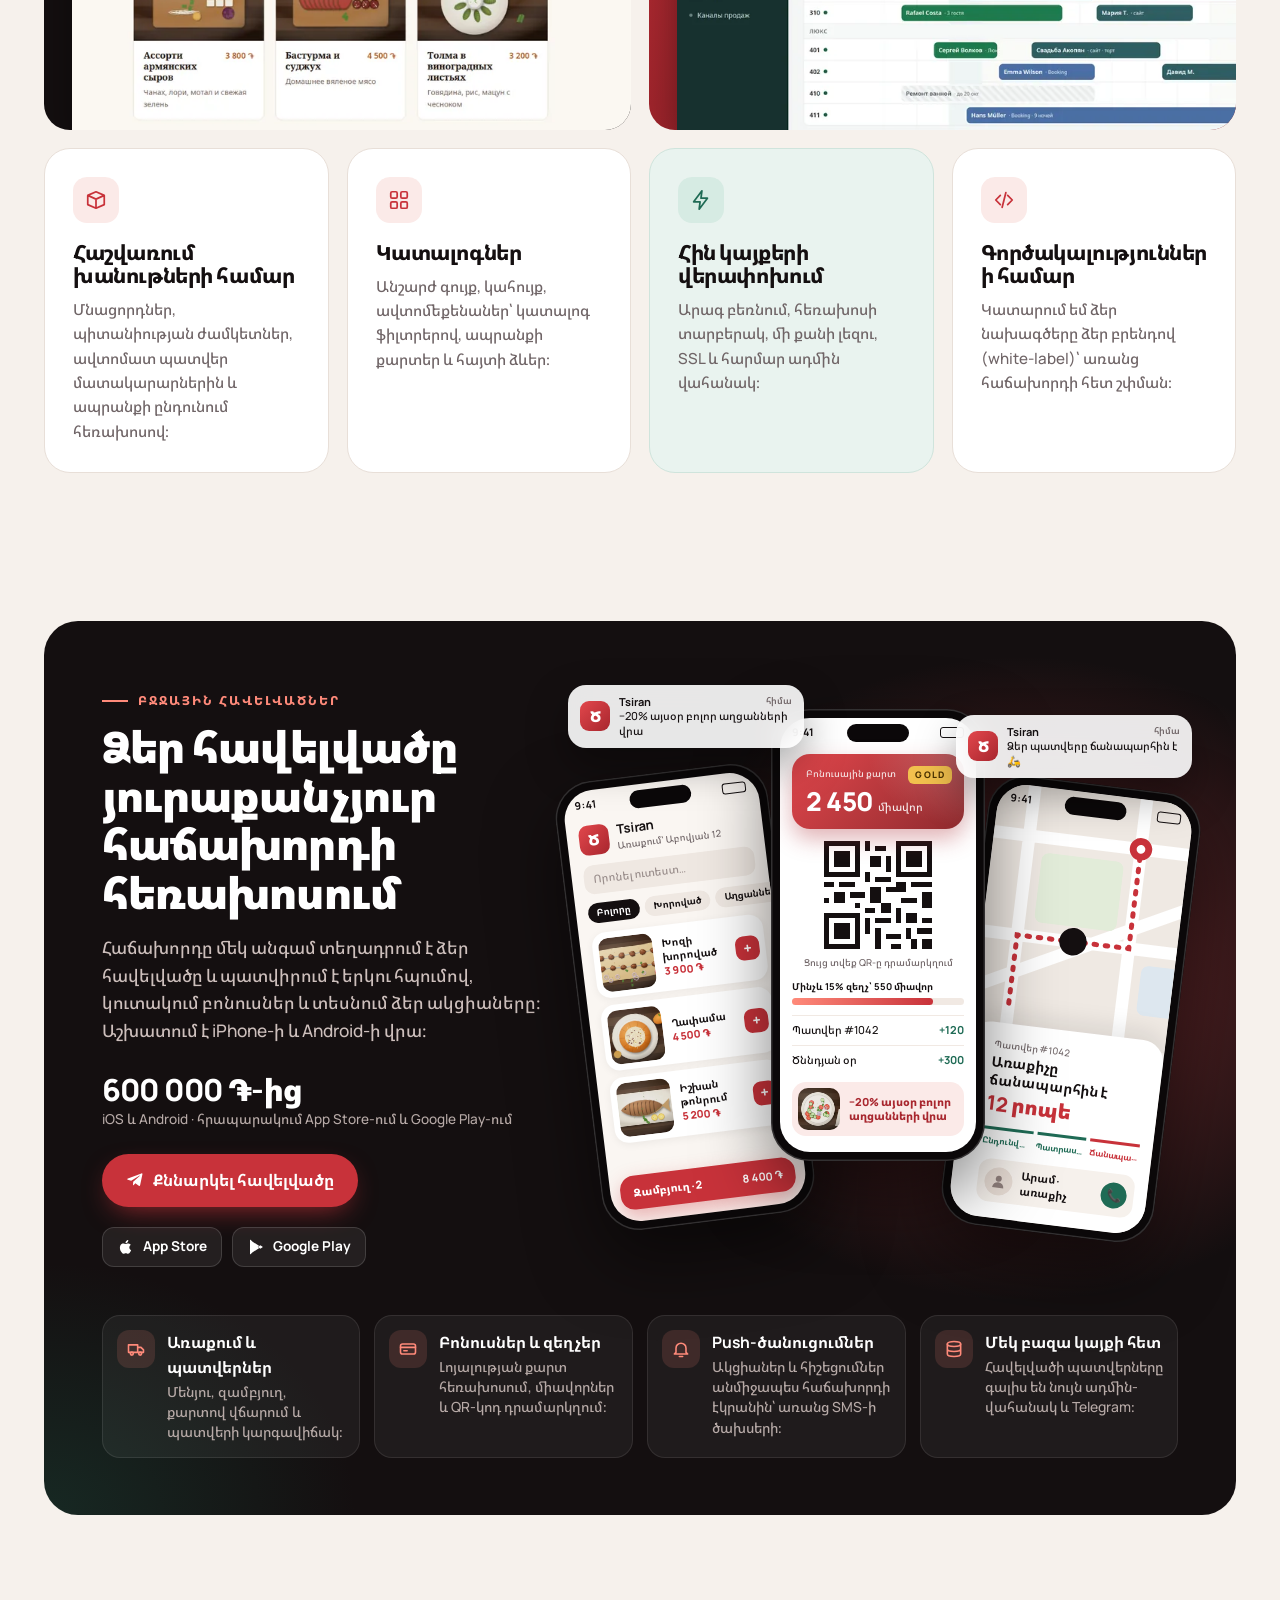
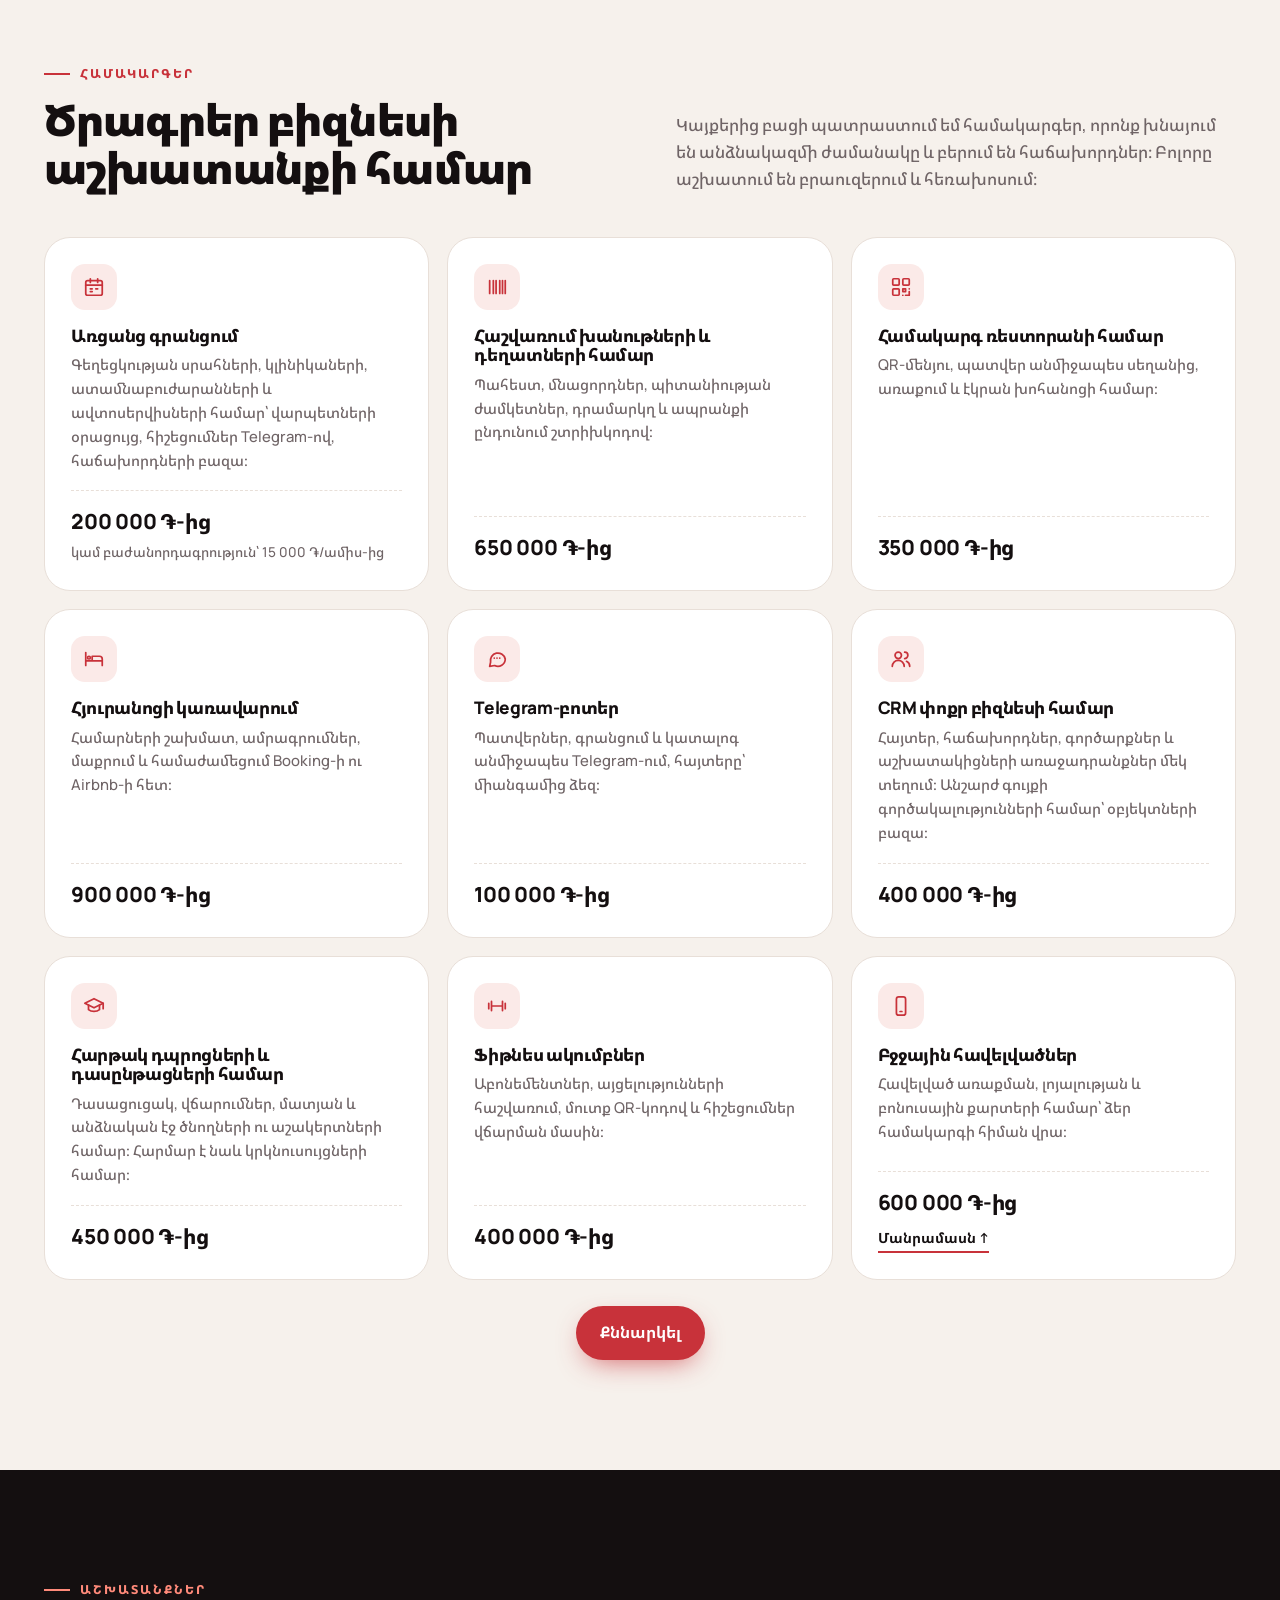
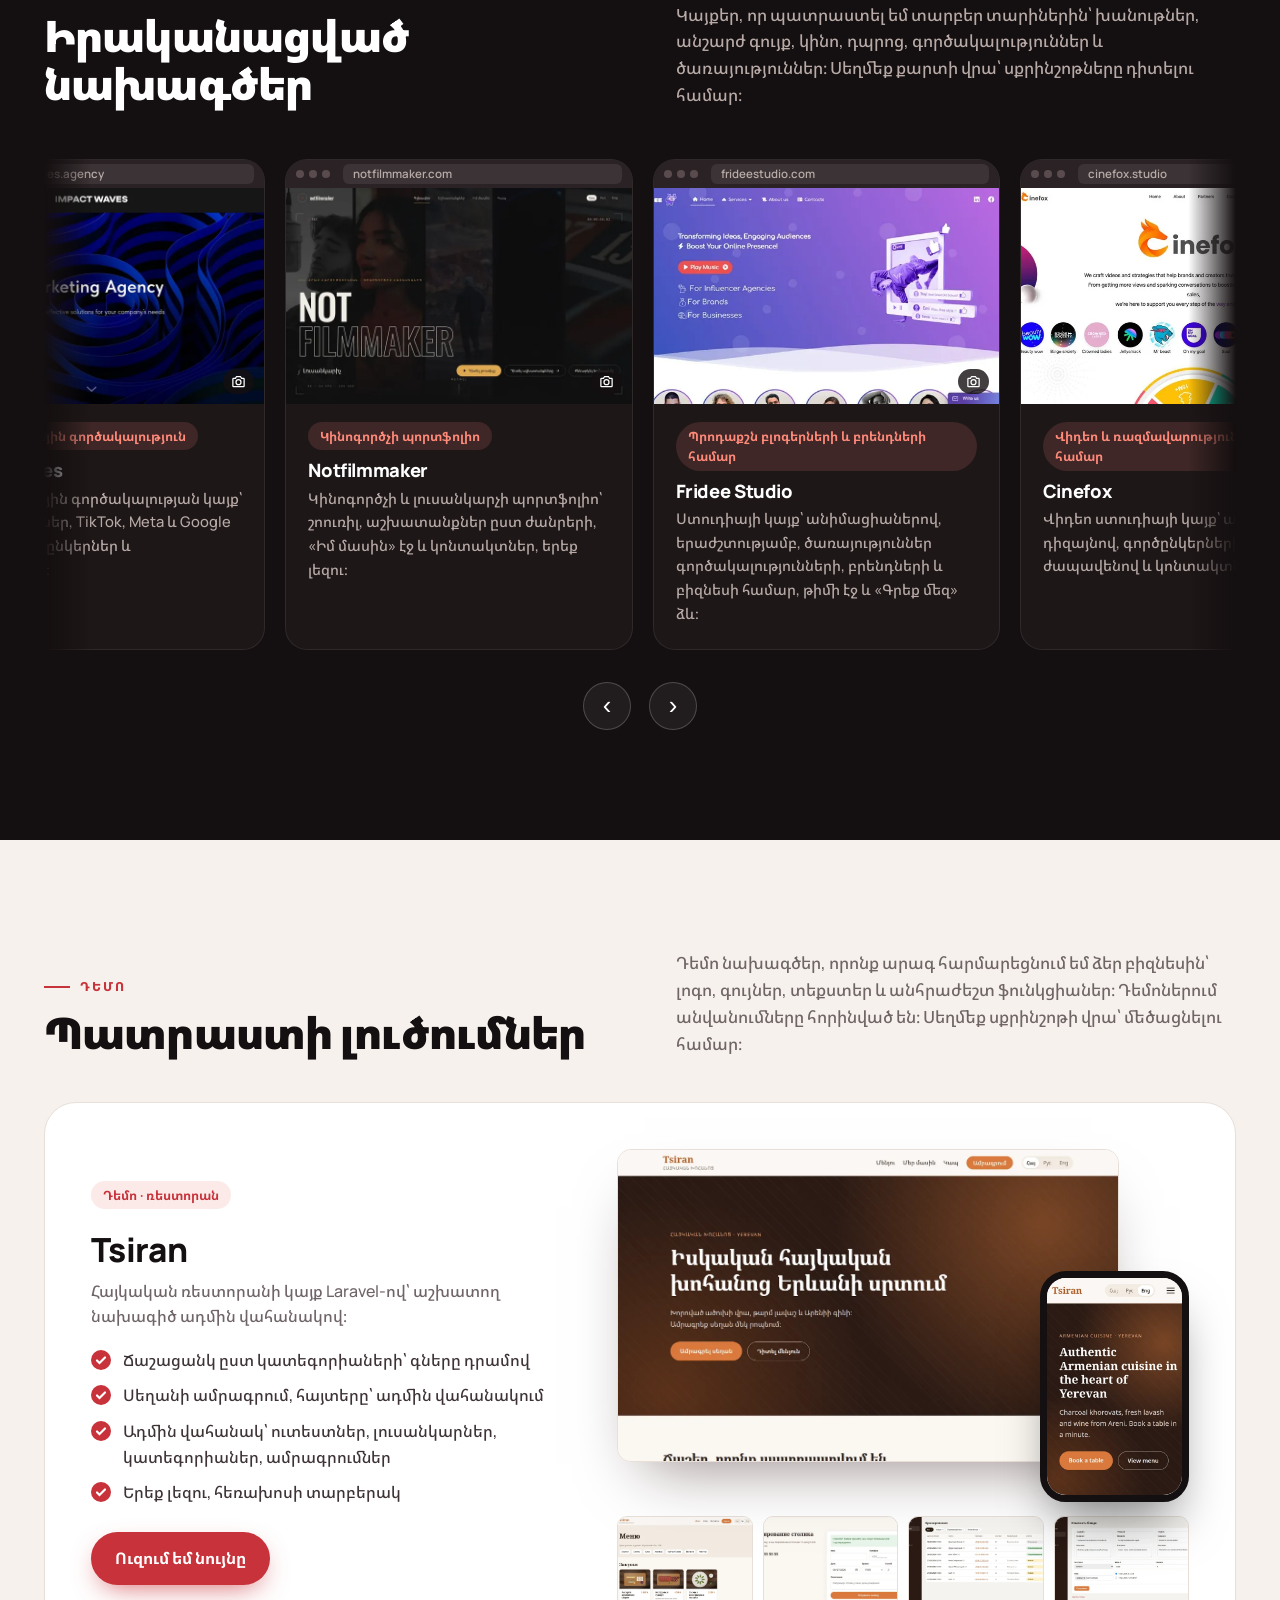
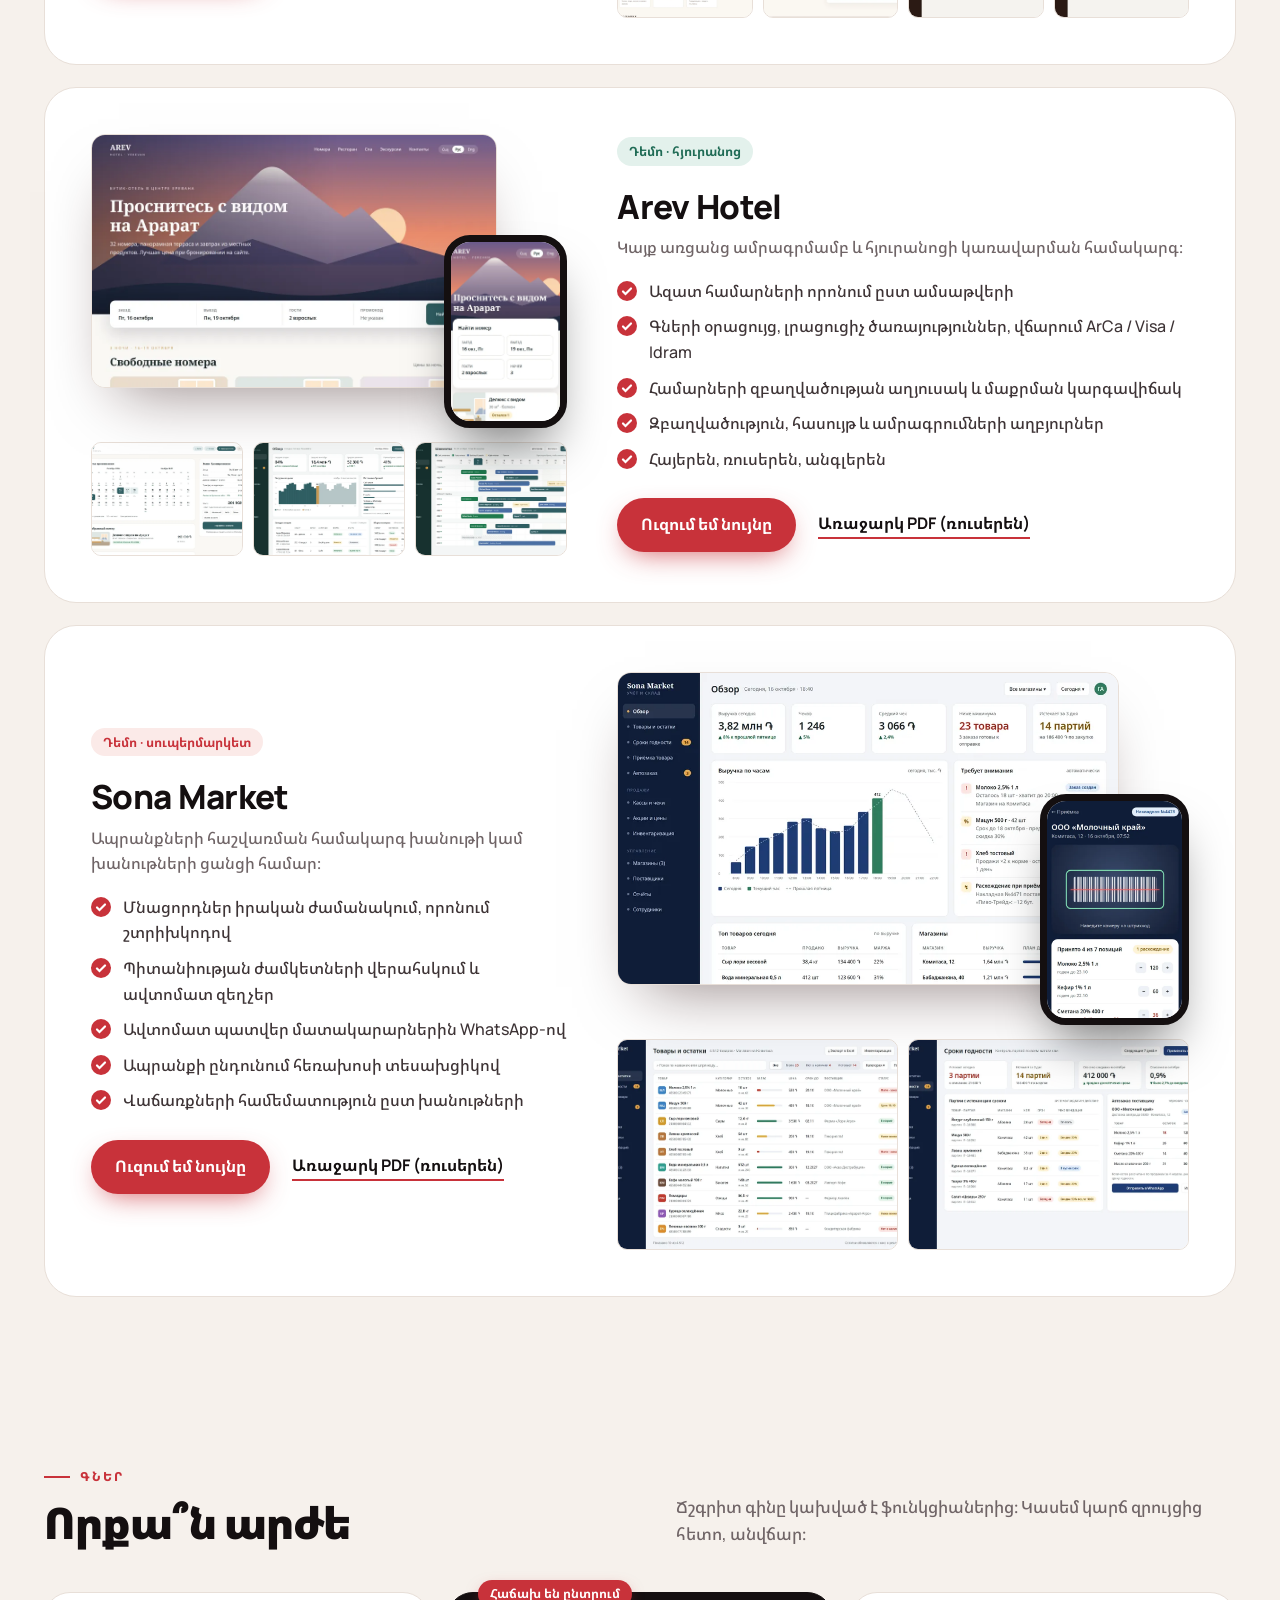
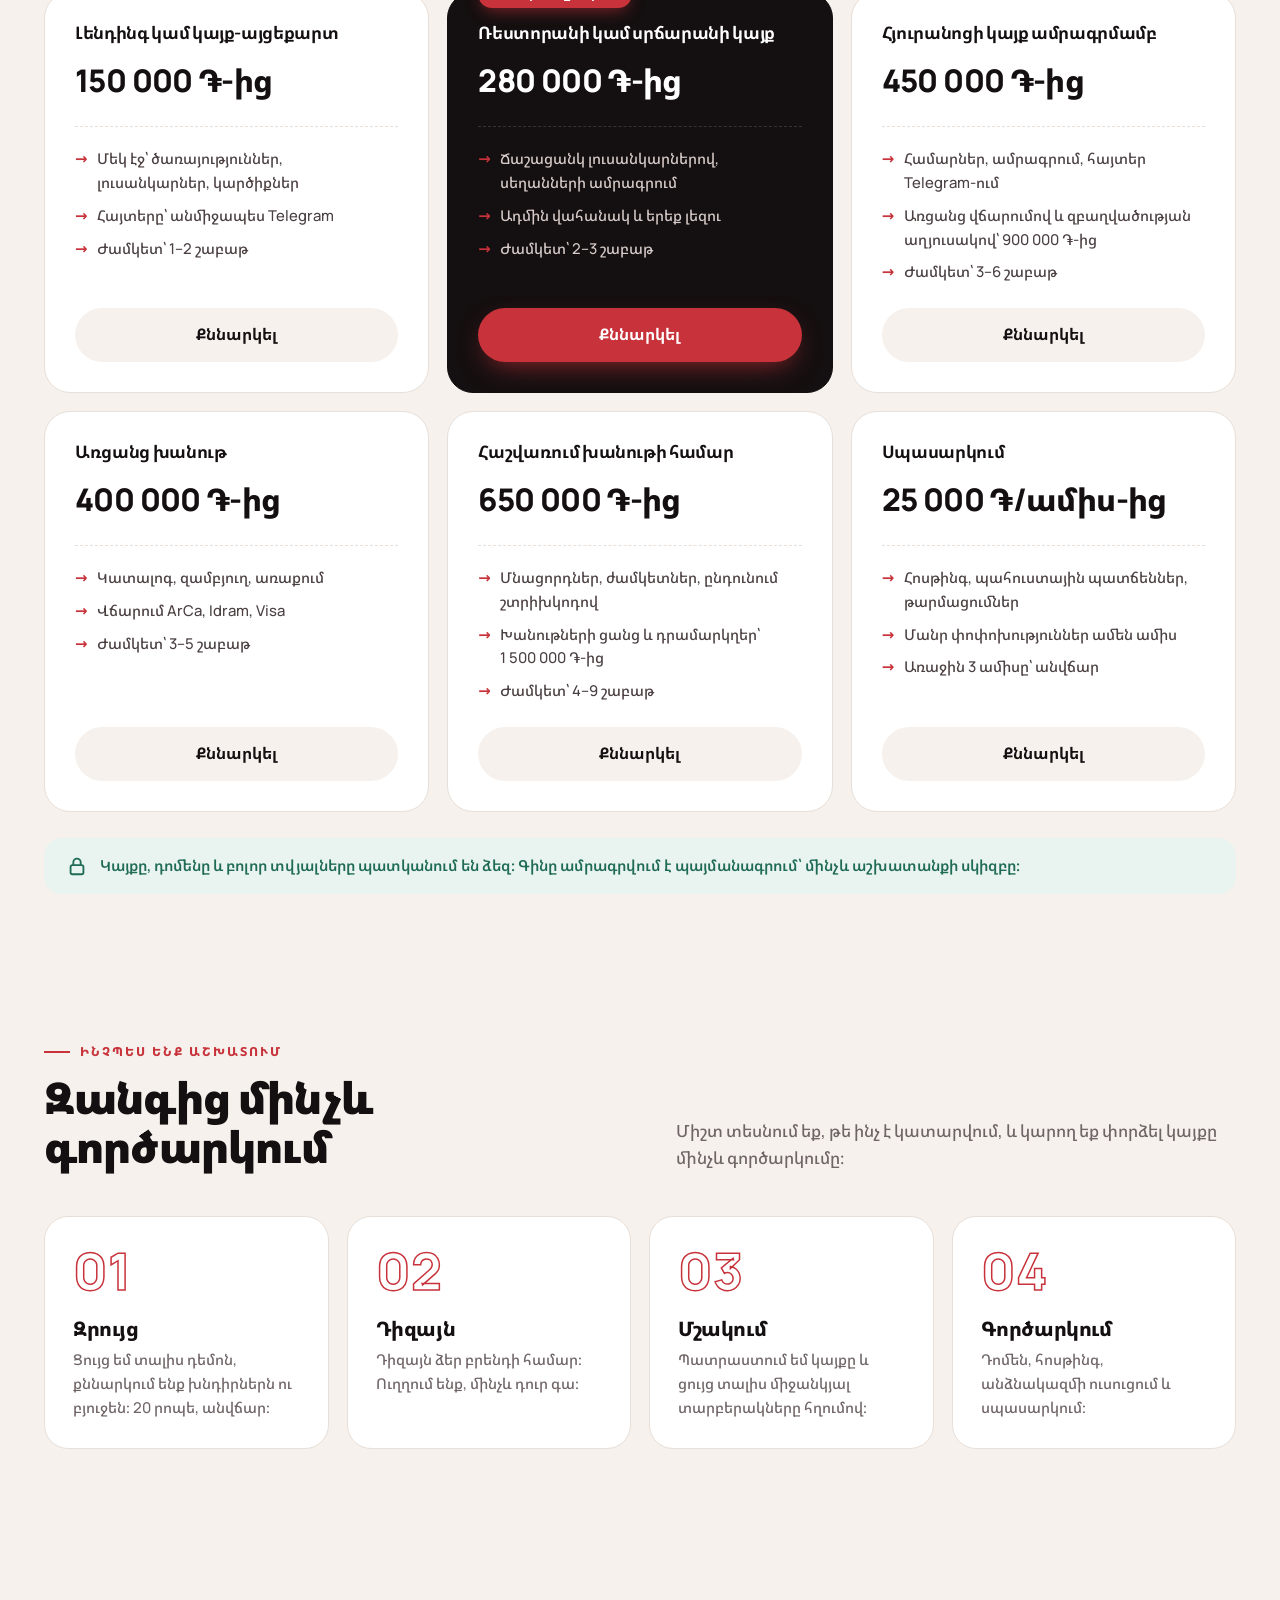
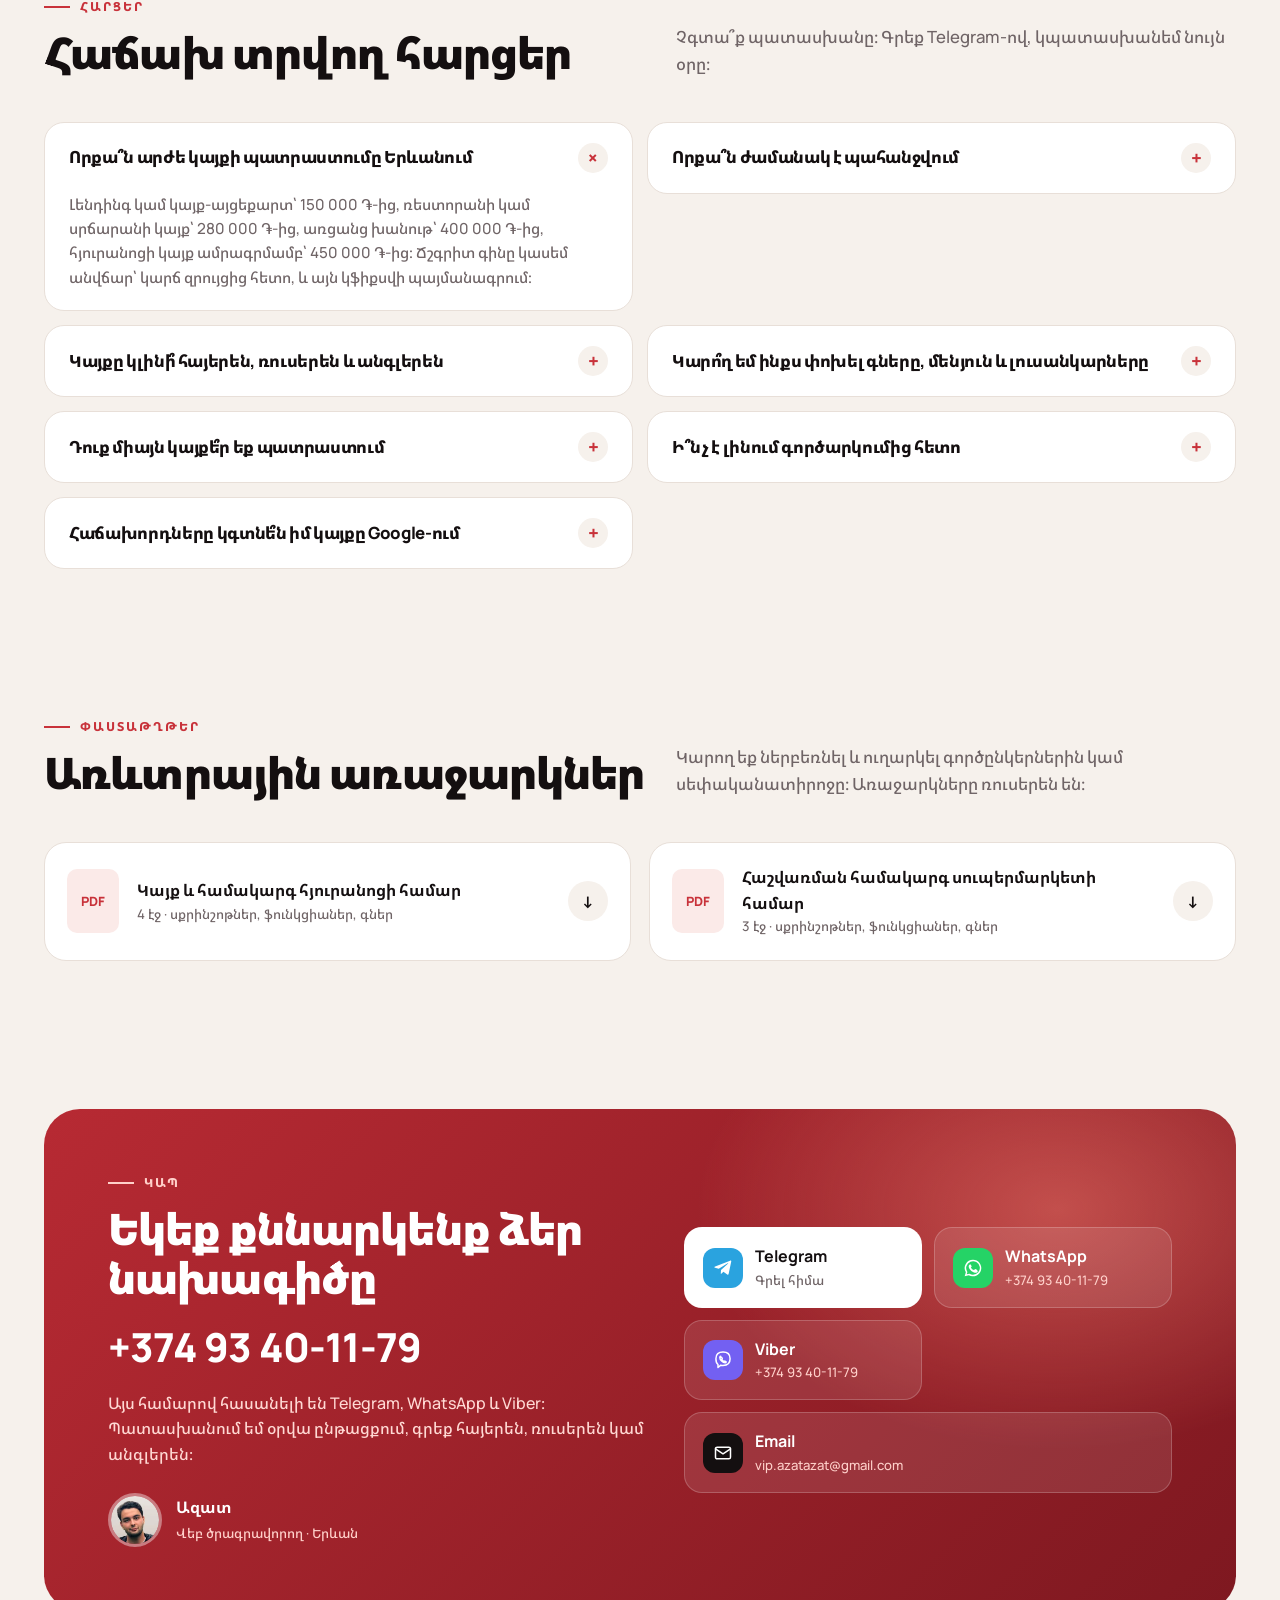
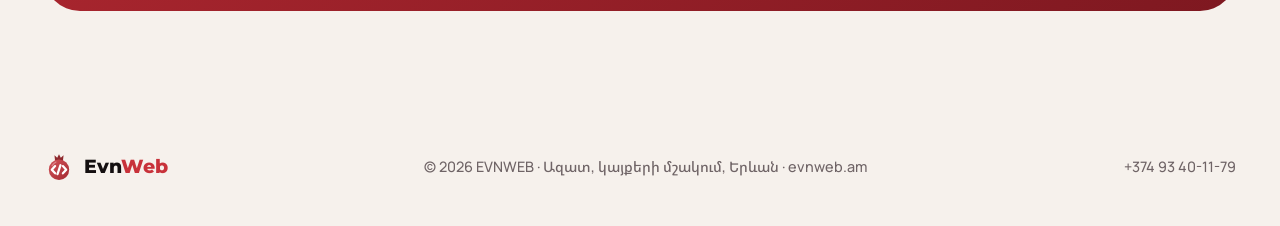
==== commit ea0d78e2: "SEO: блок частых вопросов + FAQPage, описания, 404, IndexNow, www-редирект - Блок #faq (7 вопросов н" ====
--- a/site/index.html
+++ b/site/index.html
@@ -5,7 +5,7 @@
 <meta name="viewport" content="width=device-width, initial-scale=1">
 <script>try{var l=localStorage.getItem('lang');if(l==='ru'||l==='en')location.replace('/'+l+'/'+location.hash)}catch(e){}</script>
 <title>Կայքերի պատրաստում Երևանում՝ ռեստորան, հյուրանոց, խանութ | EVNWEB</title>
-<meta name="description" content="Կայքերի պատրաստում Երևանում՝ ռեստորանների, հյուրանոցների և խանութների համար։ Առցանց ամրագրում, ադմին վահանակ, ապրանքների հաշվառում, 3 լեզու։ Գները՝ 150 000 ֏-ից։">
+<meta name="description" content="Կայքերի պատրաստում Երևանում և ամբողջ Հայաստանում՝ ռեստորաններ, հյուրանոցներ, խանութներ։ Առցանց ամրագրում, ադմին վահանակ, հաշվառում, Telegram-բոտեր և հավելվածներ։ 150 000 ֏-ից։">
 <meta name="robots" content="index, follow, max-image-preview:large">
 <meta name="theme-color" content="#140f10">
 <meta name="geo.region" content="AM-ER">
@@ -39,8 +39,8 @@
 <link rel="preload" href="assets/fonts/NotoSansArmenian-var-armenian.woff2" as="font" type="font/woff2" crossorigin>
 <link rel="preload" href="assets/fonts/Manrope-var-latin.woff2" as="font" type="font/woff2" crossorigin>
 <link rel="stylesheet" href="assets/fonts/fonts.css?v=3">
-<link rel="stylesheet" href="assets/css/site.css?v=15">
-<script type="application/ld+json">{"@context":"https://schema.org","@graph":[{"@type":"ProfessionalService","@id":"https://evnweb.am/#business","name":"EVNWEB","url":"https://evnweb.am/","logo":"https://evnweb.am/assets/img/logo-180.png","image":"https://evnweb.am/assets/img/og.png","description":"Կայքերի և համակարգերի մշակում ռեստորանների, հյուրանոցների և խանութների համար Երևանում։","telephone":"+37493401179","email":"vip.azatazat@gmail.com","founder":{"@type":"Person","name":"Ազատ"},"address":{"@type":"PostalAddress","addressLocality":"Երևան","addressCountry":"AM"},"geo":{"@type":"GeoCoordinates","latitude":40.1792,"longitude":44.4991},"areaServed":{"@type":"Country","name":"Armenia"},"availableLanguage":["hy","ru","en"],"priceRange":"100000–1500000 AMD","currenciesAccepted":"AMD","sameAs":["https://t.me/+37493401179","https://www.instagram.com/evnweb/"],"contactPoint":{"@type":"ContactPoint","telephone":"+37493401179","contactType":"customer service","availableLanguage":["Armenian","Russian","English"]},"hasOfferCatalog":{"@type":"OfferCatalog","name":"Կայքերի պատրաստում","itemListElement":[{"@type":"Offer","itemOffered":{"@type":"Service","name":"Լենդինգ կամ կայք-այցեքարտ"},"priceSpecification":{"@type":"PriceSpecification","minPrice":150000,"priceCurrency":"AMD"}},{"@type":"Offer","itemOffered":{"@type":"Service","name":"Ռեստորանի կամ սրճարանի կայք"},"priceSpecification":{"@type":"PriceSpecification","minPrice":280000,"priceCurrency":"AMD"}},{"@type":"Offer","itemOffered":{"@type":"Service","name":"Հյուրանոցի կայք ամրագրմամբ"},"priceSpecification":{"@type":"PriceSpecification","minPrice":450000,"priceCurrency":"AMD"}},{"@type":"Offer","itemOffered":{"@type":"Service","name":"Առցանց խանութ"},"priceSpecification":{"@type":"PriceSpecification","minPrice":400000,"priceCurrency":"AMD"}},{"@type":"Offer","itemOffered":{"@type":"Service","name":"Հաշվառում խանութի համար"},"priceSpecification":{"@type":"PriceSpecification","minPrice":650000,"priceCurrency":"AMD"}},{"@type":"Offer","itemOffered":{"@type":"Service","name":"Սպասարկում"},"priceSpecification":{"@type":"PriceSpecification","minPrice":25000,"priceCurrency":"AMD"}},{"@type":"Offer","itemOffered":{"@type":"Service","name":"Առցանց գրանցում"},"priceSpecification":{"@type":"PriceSpecification","minPrice":200000,"priceCurrency":"AMD"}},{"@type":"Offer","itemOffered":{"@type":"Service","name":"Հաշվառում խանութների և դեղատների համար"},"priceSpecification":{"@type":"PriceSpecification","minPrice":650000,"priceCurrency":"AMD"}},{"@type":"Offer","itemOffered":{"@type":"Service","name":"Համակարգ ռեստորանի համար"},"priceSpecification":{"@type":"PriceSpecification","minPrice":350000,"priceCurrency":"AMD"}},{"@type":"Offer","itemOffered":{"@type":"Service","name":"Հյուրանոցի կառավարում"},"priceSpecification":{"@type":"PriceSpecification","minPrice":900000,"priceCurrency":"AMD"}},{"@type":"Offer","itemOffered":{"@type":"Service","name":"Telegram-բոտեր"},"priceSpecification":{"@type":"PriceSpecification","minPrice":100000,"priceCurrency":"AMD"}},{"@type":"Offer","itemOffered":{"@type":"Service","name":"CRM փոքր բիզնեսի համար"},"priceSpecification":{"@type":"PriceSpecification","minPrice":400000,"priceCurrency":"AMD"}},{"@type":"Offer","itemOffered":{"@type":"Service","name":"Հարթակ դպրոցների և դասընթացների համար"},"priceSpecification":{"@type":"PriceSpecification","minPrice":450000,"priceCurrency":"AMD"}},{"@type":"Offer","itemOffered":{"@type":"Service","name":"Ֆիթնես ակումբներ"},"priceSpecification":{"@type":"PriceSpecification","minPrice":400000,"priceCurrency":"AMD"}},{"@type":"Offer","itemOffered":{"@type":"Service","name":"Բջջային հավելվածներ"},"priceSpecification":{"@type":"PriceSpecification","minPrice":600000,"priceCurrency":"AMD"}}]}},{"@type":"WebSite","@id":"https://evnweb.am/#website","url":"https://evnweb.am/","name":"EVNWEB","inLanguage":["hy","ru","en"],"publisher":{"@id":"https://evnweb.am/#business"}},{"@type":"WebPage","url":"https://evnweb.am/","name":"Կայքերի պատրաստում Երևանում՝ ռեստորան, հյուրանոց, խանութ | EVNWEB","description":"Կայքերի պատրաստում Երևանում՝ ռեստորանների, հյուրանոցների և խանութների համար։ Առցանց ամրագրում, ադմին վահանակ, ապրանքների հաշվառում, 3 լեզու։ Գները՝ 150 000 ֏-ից։","inLanguage":"hy","isPartOf":{"@id":"https://evnweb.am/#website"},"about":{"@id":"https://evnweb.am/#business"}}]}</script>
+<link rel="stylesheet" href="assets/css/site.css?v=16">
+<script type="application/ld+json">{"@context":"https://schema.org","@graph":[{"@type":"ProfessionalService","@id":"https://evnweb.am/#business","name":"EVNWEB","url":"https://evnweb.am/","logo":"https://evnweb.am/assets/img/logo-180.png","image":"https://evnweb.am/assets/img/og.png","description":"Կայքերի, բջջային հավելվածների և բիզնես համակարգերի մշակում ռեստորանների, հյուրանոցների և խանութների համար Երևանում և Հայաստանում։","telephone":"+37493401179","email":"vip.azatazat@gmail.com","founder":{"@type":"Person","name":"Ազատ"},"address":{"@type":"PostalAddress","addressLocality":"Երևան","addressCountry":"AM"},"geo":{"@type":"GeoCoordinates","latitude":40.1792,"longitude":44.4991},"areaServed":[{"@type":"City","name":"Yerevan"},{"@type":"Country","name":"Armenia"}],"availableLanguage":["hy","ru","en"],"priceRange":"100000–1500000 AMD","currenciesAccepted":"AMD","sameAs":["https://t.me/+37493401179","https://www.instagram.com/evnweb/","https://www.facebook.com/1347280171803827"],"contactPoint":{"@type":"ContactPoint","telephone":"+37493401179","contactType":"customer service","availableLanguage":["Armenian","Russian","English"]},"hasOfferCatalog":{"@type":"OfferCatalog","name":"Կայքերի պատրաստում","itemListElement":[{"@type":"Offer","itemOffered":{"@type":"Service","name":"Լենդինգ կամ կայք-այցեքարտ"},"priceSpecification":{"@type":"PriceSpecification","minPrice":150000,"priceCurrency":"AMD"}},{"@type":"Offer","itemOffered":{"@type":"Service","name":"Ռեստորանի կամ սրճարանի կայք"},"priceSpecification":{"@type":"PriceSpecification","minPrice":280000,"priceCurrency":"AMD"}},{"@type":"Offer","itemOffered":{"@type":"Service","name":"Հյուրանոցի կայք ամրագրմամբ"},"priceSpecification":{"@type":"PriceSpecification","minPrice":450000,"priceCurrency":"AMD"}},{"@type":"Offer","itemOffered":{"@type":"Service","name":"Առցանց խանութ"},"priceSpecification":{"@type":"PriceSpecification","minPrice":400000,"priceCurrency":"AMD"}},{"@type":"Offer","itemOffered":{"@type":"Service","name":"Հաշվառում խանութի համար"},"priceSpecification":{"@type":"PriceSpecification","minPrice":650000,"priceCurrency":"AMD"}},{"@type":"Offer","itemOffered":{"@type":"Service","name":"Սպասարկում"},"priceSpecification":{"@type":"PriceSpecification","minPrice":25000,"priceCurrency":"AMD"}},{"@type":"Offer","itemOffered":{"@type":"Service","name":"Առցանց գրանցում"},"priceSpecification":{"@type":"PriceSpecification","minPrice":200000,"priceCurrency":"AMD"}},{"@type":"Offer","itemOffered":{"@type":"Service","name":"Հաշվառում խանութների և դեղատների համար"},"priceSpecification":{"@type":"PriceSpecification","minPrice":650000,"priceCurrency":"AMD"}},{"@type":"Offer","itemOffered":{"@type":"Service","name":"Համակարգ ռեստորանի համար"},"priceSpecification":{"@type":"PriceSpecification","minPrice":350000,"priceCurrency":"AMD"}},{"@type":"Offer","itemOffered":{"@type":"Service","name":"Հյուրանոցի կառավարում"},"priceSpecification":{"@type":"PriceSpecification","minPrice":900000,"priceCurrency":"AMD"}},{"@type":"Offer","itemOffered":{"@type":"Service","name":"Telegram-բոտեր"},"priceSpecification":{"@type":"PriceSpecification","minPrice":100000,"priceCurrency":"AMD"}},{"@type":"Offer","itemOffered":{"@type":"Service","name":"CRM փոքր բիզնեսի համար"},"priceSpecification":{"@type":"PriceSpecification","minPrice":400000,"priceCurrency":"AMD"}},{"@type":"Offer","itemOffered":{"@type":"Service","name":"Հարթակ դպրոցների և դասընթացների համար"},"priceSpecification":{"@type":"PriceSpecification","minPrice":450000,"priceCurrency":"AMD"}},{"@type":"Offer","itemOffered":{"@type":"Service","name":"Ֆիթնես ակումբներ"},"priceSpecification":{"@type":"PriceSpecification","minPrice":400000,"priceCurrency":"AMD"}},{"@type":"Offer","itemOffered":{"@type":"Service","name":"Բջջային հավելվածներ"},"priceSpecification":{"@type":"PriceSpecification","minPrice":600000,"priceCurrency":"AMD"}}]}},{"@type":"WebSite","@id":"https://evnweb.am/#website","url":"https://evnweb.am/","name":"EVNWEB","inLanguage":["hy","ru","en"],"publisher":{"@id":"https://evnweb.am/#business"}},{"@type":"WebPage","url":"https://evnweb.am/","name":"Կայքերի պատրաստում Երևանում՝ ռեստորան, հյուրանոց, խանութ | EVNWEB","description":"Կայքերի պատրաստում Երևանում և ամբողջ Հայաստանում՝ ռեստորաններ, հյուրանոցներ, խանութներ։ Առցանց ամրագրում, ադմին վահանակ, հաշվառում, Telegram-բոտեր և հավելվածներ։ 150 000 ֏-ից։","inLanguage":"hy","isPartOf":{"@id":"https://evnweb.am/#website"},"about":{"@id":"https://evnweb.am/#business"}},{"@type":"FAQPage","url":"https://evnweb.am/","inLanguage":"hy","mainEntity":[{"@type":"Question","name":"Որքա՞ն արժե կայքի պատրաստումը Երևանում","acceptedAnswer":{"@type":"Answer","text":"Լենդինգ կամ կայք-այցեքարտ՝ 150 000 ֏-ից, ռեստորանի կամ սրճարանի կայք՝ 280 000 ֏-ից, առցանց խանութ՝ 400 000 ֏-ից, հյուրանոցի կայք ամրագրմամբ՝ 450 000 ֏-ից։ Ճշգրիտ գինը կասեմ անվճար՝ կարճ զրույցից հետո, և այն կֆիքսվի պայմանագրում։"}},{"@type":"Question","name":"Որքա՞ն ժամանակ է պահանջվում","acceptedAnswer":{"@type":"Answer","text":"Լենդինգ՝ 1–2 շաբաթ, ռեստորանի կայք՝ 2–3 շաբաթ, առցանց խանութ՝ 3–5 շաբաթ, հյուրանոցի կայք՝ 3–6 շաբաթ։ Միջանկյալ տարբերակները ցույց եմ տալիս հղումով, որպեսզի տեսնեք ընթացքը։"}},{"@type":"Question","name":"Կայքը կլինի՞ հայերեն, ռուսերեն և անգլերեն","acceptedAnswer":{"@type":"Answer","text":"Այո։ Յուրաքանչյուր լեզու ունի իր առանձին էջը, ուստի կայքը գտնում են Google-ում և Yandex-ում բոլոր երեք լեզուներով։"}},{"@type":"Question","name":"Կարո՞ղ եմ ինքս փոխել գները, մենյուն և լուսանկարները","acceptedAnswer":{"@type":"Answer","text":"Այո, հարմար ադմին վահանակում՝ հեռախոսից կամ համակարգչից, առանց ծրագրավորողի։ Գործարկումից հետո ցույց եմ տալիս, թե ինչպես օգտվել դրանից, և սովորեցնում եմ անձնակազմին։"}},{"@type":"Question","name":"Դուք միայն կայքե՞ր եք պատրաստում","acceptedAnswer":{"@type":"Answer","text":"Ոչ։ Պատրաստում եմ նաև Telegram-բոտեր, CRM, հաշվառում խանութների և դեղատների համար, համակարգեր ռեստորանների և հյուրանոցների համար, առցանց գրանցում և բջջային հավելվածներ iOS-ի և Android-ի համար։"}},{"@type":"Question","name":"Ի՞նչ է լինում գործարկումից հետո","acceptedAnswer":{"@type":"Answer","text":"Ես եմ հոգում հոսթինգը, պահուստային պատճենները և թարմացումները։ Սպասարկման առաջին 3 ամիսն անվճար է, հետո՝ ամսական 25 000 ֏-ից։ Կայքը, դոմենը և բոլոր տվյալները պատկանում են ձեզ։"}},{"@type":"Question","name":"Հաճախորդները կգտնե՞ն իմ կայքը Google-ում","acceptedAnswer":{"@type":"Answer","text":"Յուրաքանչյուր կայք միանգամից կարգավորված է որոնման համար՝ վերնագրեր և նկարագրություններ երեք լեզվով, կայքի քարտեզ, արագ բեռնում և հեռախոսի տարբերակ։ Օգնում եմ բիզնեսն ավելացնել Google Maps-ում և Yandex Maps-ում։"}}]}]}</script>
 <!-- Yandex.Metrika counter -->
 <script type="text/javascript">
     (function(m,e,t,r,i,k,a){
@@ -151,9 +151,9 @@
       <div class="dl__top"><span class="dl__logo">Ծ</span><div><b>Tsiran</b><small>Առաքում՝ Աբովյան 12</small></div></div>
       <div class="dl__search">Որոնել ուտեստ…</div>
       <div class="dl__chips"><span class="on">Բոլորը</span><span>Խորոված</span><span>Աղցաններ</span></div>
-      <div class="dl__item"><img src="assets/img/apps/dish-8.webp" alt="" loading="lazy" width="320" height="320"><div><b>Խոզի խորոված</b><small>3 900 ֏</small></div><em>+</em></div>
-      <div class="dl__item"><img src="assets/img/apps/dish-12.webp" alt="" loading="lazy" width="320" height="320"><div><b>Ղափամա</b><small>4 500 ֏</small></div><em>+</em></div>
-      <div class="dl__item"><img src="assets/img/apps/dish-14.webp" alt="" loading="lazy" width="320" height="320"><div><b>Իշխան թոնրում</b><small>5 200 ֏</small></div><em>+</em></div>
+      <div class="dl__item"><img src="assets/img/apps/dish-8.webp" alt="Խոզի խորոված" loading="lazy" width="320" height="320"><div><b>Խոզի խորոված</b><small>3 900 ֏</small></div><em>+</em></div>
+      <div class="dl__item"><img src="assets/img/apps/dish-12.webp" alt="Ղափամա" loading="lazy" width="320" height="320"><div><b>Ղափամա</b><small>4 500 ֏</small></div><em>+</em></div>
+      <div class="dl__item"><img src="assets/img/apps/dish-14.webp" alt="Իշխան թոնրում" loading="lazy" width="320" height="320"><div><b>Իշխան թոնրում</b><small>5 200 ֏</small></div><em>+</em></div>
       <div class="dl__cart"><span>Զամբյուղ · 2</span><b>8 400 ֏</b></div>
     </div></div>
     <div class="ph ph--2"><div class="ph__scr">
@@ -342,6 +342,19 @@
   </div>
 </div></section>
 
+<section class="section section--tight" id="faq"><div class="wrap">
+  <div class="section__head"><div><div class="eyebrow">Հարցեր</div><h2>Հաճախ տրվող հարցեր</h2></div><p>Չգտա՞ք պատասխանը։ Գրեք Telegram-ով, կպատասխանեմ նույն օրը։</p></div>
+  <div class="faq">
+    <details class="faq__item" open><summary><h3>Որքա՞ն արժե կայքի պատրաստումը Երևանում</h3></summary><p>Լենդինգ կամ կայք-այցեքարտ՝ 150 000 ֏-ից, ռեստորանի կամ սրճարանի կայք՝ 280 000 ֏-ից, առցանց խանութ՝ 400 000 ֏-ից, հյուրանոցի կայք ամրագրմամբ՝ 450 000 ֏-ից։ Ճշգրիտ գինը կասեմ անվճար՝ կարճ զրույցից հետո, և այն կֆիքսվի պայմանագրում։</p></details>
+    <details class="faq__item"><summary><h3>Որքա՞ն ժամանակ է պահանջվում</h3></summary><p>Լենդինգ՝ 1–2 շաբաթ, ռեստորանի կայք՝ 2–3 շաբաթ, առցանց խանութ՝ 3–5 շաբաթ, հյուրանոցի կայք՝ 3–6 շաբաթ։ Միջանկյալ տարբերակները ցույց եմ տալիս հղումով, որպեսզի տեսնեք ընթացքը։</p></details>
+    <details class="faq__item"><summary><h3>Կայքը կլինի՞ հայերեն, ռուսերեն և անգլերեն</h3></summary><p>Այո։ Յուրաքանչյուր լեզու ունի իր առանձին էջը, ուստի կայքը գտնում են Google-ում և Yandex-ում բոլոր երեք լեզուներով։</p></details>
+    <details class="faq__item"><summary><h3>Կարո՞ղ եմ ինքս փոխել գները, մենյուն և լուսանկարները</h3></summary><p>Այո, հարմար ադմին վահանակում՝ հեռախոսից կամ համակարգչից, առանց ծրագրավորողի։ Գործարկումից հետո ցույց եմ տալիս, թե ինչպես օգտվել դրանից, և սովորեցնում եմ անձնակազմին։</p></details>
+    <details class="faq__item"><summary><h3>Դուք միայն կայքե՞ր եք պատրաստում</h3></summary><p>Ոչ։ Պատրաստում եմ նաև Telegram-բոտեր, CRM, հաշվառում խանութների և դեղատների համար, համակարգեր ռեստորանների և հյուրանոցների համար, առցանց գրանցում և բջջային հավելվածներ iOS-ի և Android-ի համար։</p></details>
+    <details class="faq__item"><summary><h3>Ի՞նչ է լինում գործարկումից հետո</h3></summary><p>Ես եմ հոգում հոսթինգը, պահուստային պատճենները և թարմացումները։ Սպասարկման առաջին 3 ամիսն անվճար է, հետո՝ ամսական 25 000 ֏-ից։ Կայքը, դոմենը և բոլոր տվյալները պատկանում են ձեզ։</p></details>
+    <details class="faq__item"><summary><h3>Հաճախորդները կգտնե՞ն իմ կայքը Google-ում</h3></summary><p>Յուրաքանչյուր կայք միանգամից կարգավորված է որոնման համար՝ վերնագրեր և նկարագրություններ երեք լեզվով, կայքի քարտեզ, արագ բեռնում և հեռախոսի տարբերակ։ Օգնում եմ բիզնեսն ավելացնել Google Maps-ում և Yandex Maps-ում։</p></details>
+  </div>
+</div></section>
+
 <section class="section section--tight" id="docs"><div class="wrap">
   <div class="section__head"><div><div class="eyebrow">Փաստաթղթեր</div><h2>Առևտրային առաջարկներ</h2></div><p>Կարող եք ներբեռնել և ուղարկել գործընկերներին կամ սեփականատիրոջը։ Առաջարկները ռուսերեն են։</p></div>
   <div class="docs">
--- a/site/assets/css/site.css
+++ b/site/assets/css/site.css
@@ -406,3 +406,14 @@
 .lc__promo { display: flex; align-items: center; gap: 9px; margin-top: 8px; background: #fbeae8; border-radius: 14px; padding: 6px; font-weight: 800; color: var(--red-d); }
 .lc__promo img { width: 42px; height: 42px; border-radius: 10px; object-fit: cover; }
 .tr__sheet .tr__av { flex: none; width: 28px; height: 28px; border-radius: 50%; background: #e7dcd4; color: #8f7f7c; display: grid; place-items: center; margin: 0; padding: 0; font-size: 0; line-height: 0; overflow: hidden; } .tr__av svg { display: block; width: 18px; height: 18px; fill: currentColor; }
+
+/* Частые вопросы */
+.faq { display: grid; grid-template-columns: repeat(2, minmax(0, 1fr)); gap: 14px; align-items: start; }
+.faq__item { background: var(--card); border: 1px solid var(--line); border-radius: 20px; padding: 0 24px; }
+.faq__item summary { list-style: none; cursor: pointer; display: flex; align-items: center; justify-content: space-between; gap: 16px; padding: 20px 0; }
+.faq__item summary::-webkit-details-marker { display: none; }
+.faq__item summary:after { content: "+"; flex: none; width: 30px; height: 30px; border-radius: 50%; display: grid; place-items: center; background: var(--paper); color: var(--red); font-weight: 800; font-size: 1.2rem; transition: transform .2s; }
+.faq__item[open] summary:after { transform: rotate(45deg); }
+.faq__item h3 { font-size: 1.05rem; margin: 0; }
+.faq__item p { color: var(--muted); font-size: .95rem; margin: 0 0 20px; }
+@media (max-width: 860px) { .faq { grid-template-columns: minmax(0, 1fr); } }
